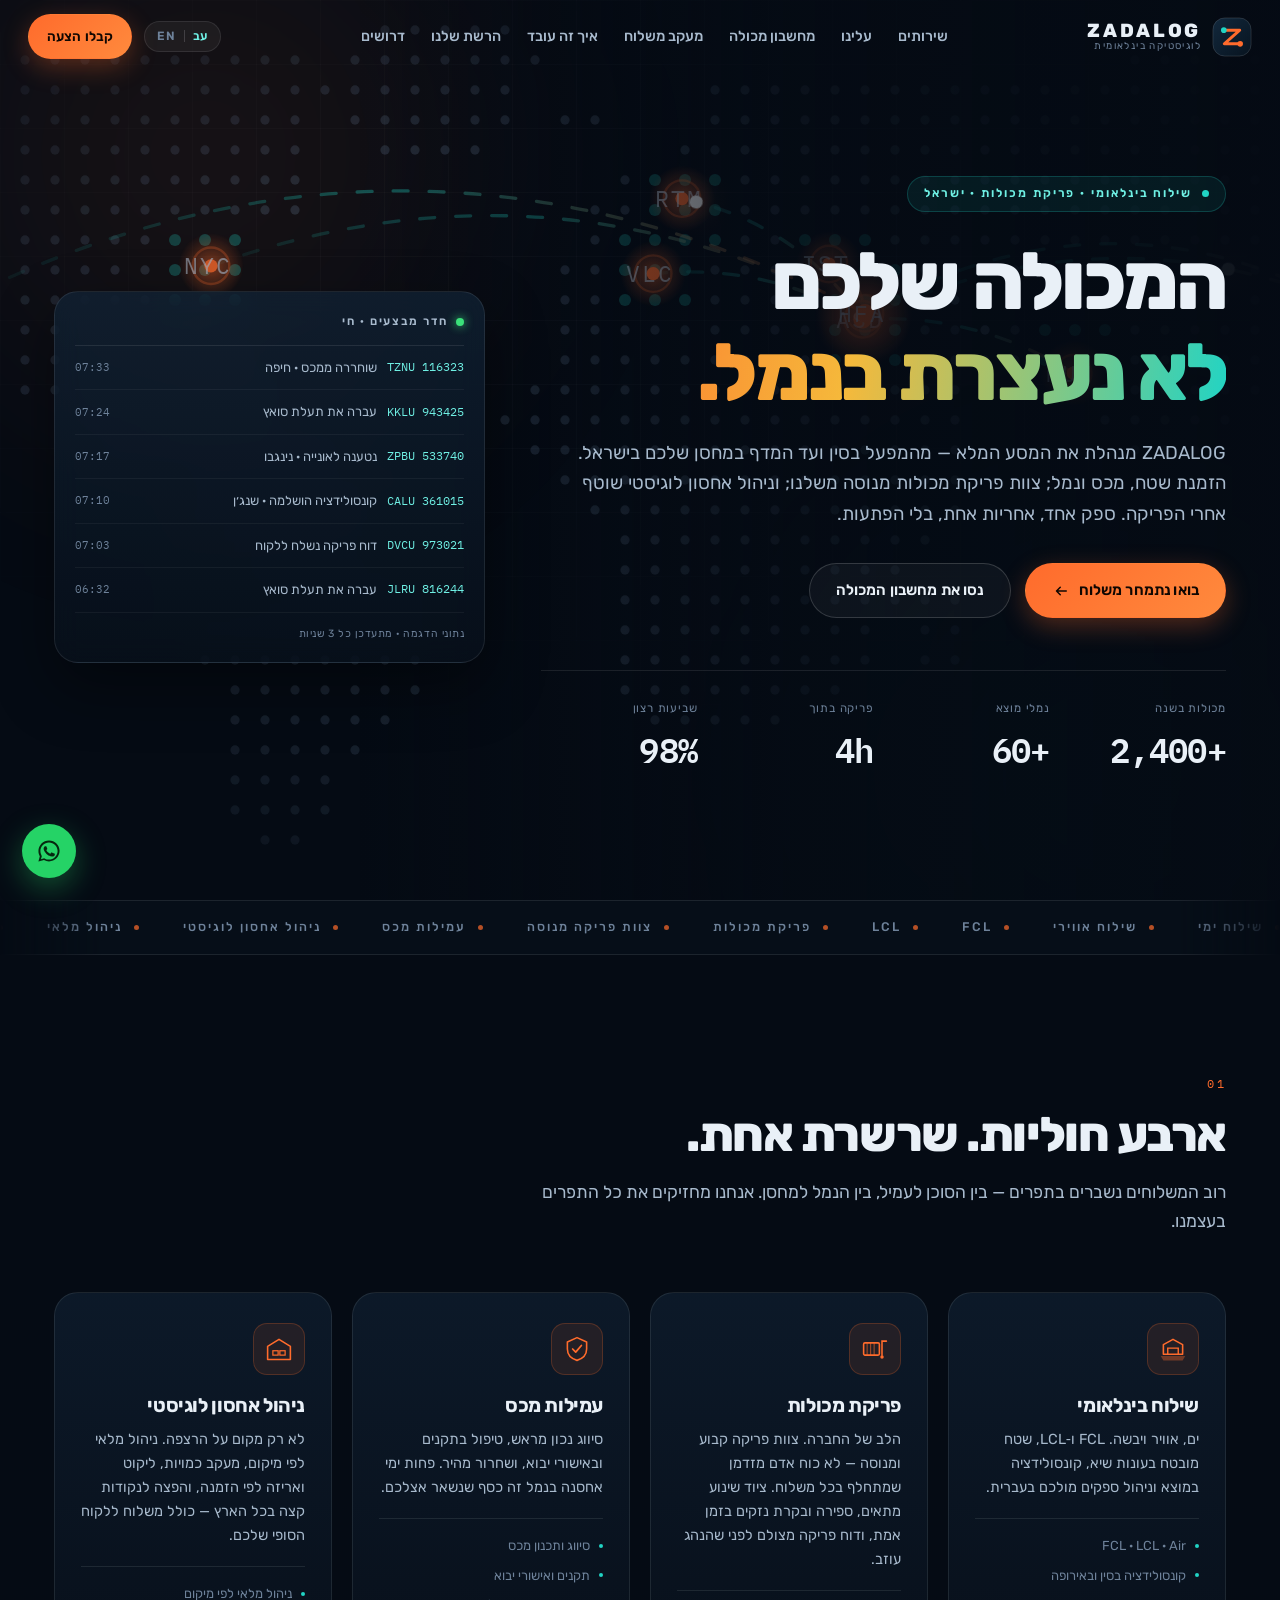
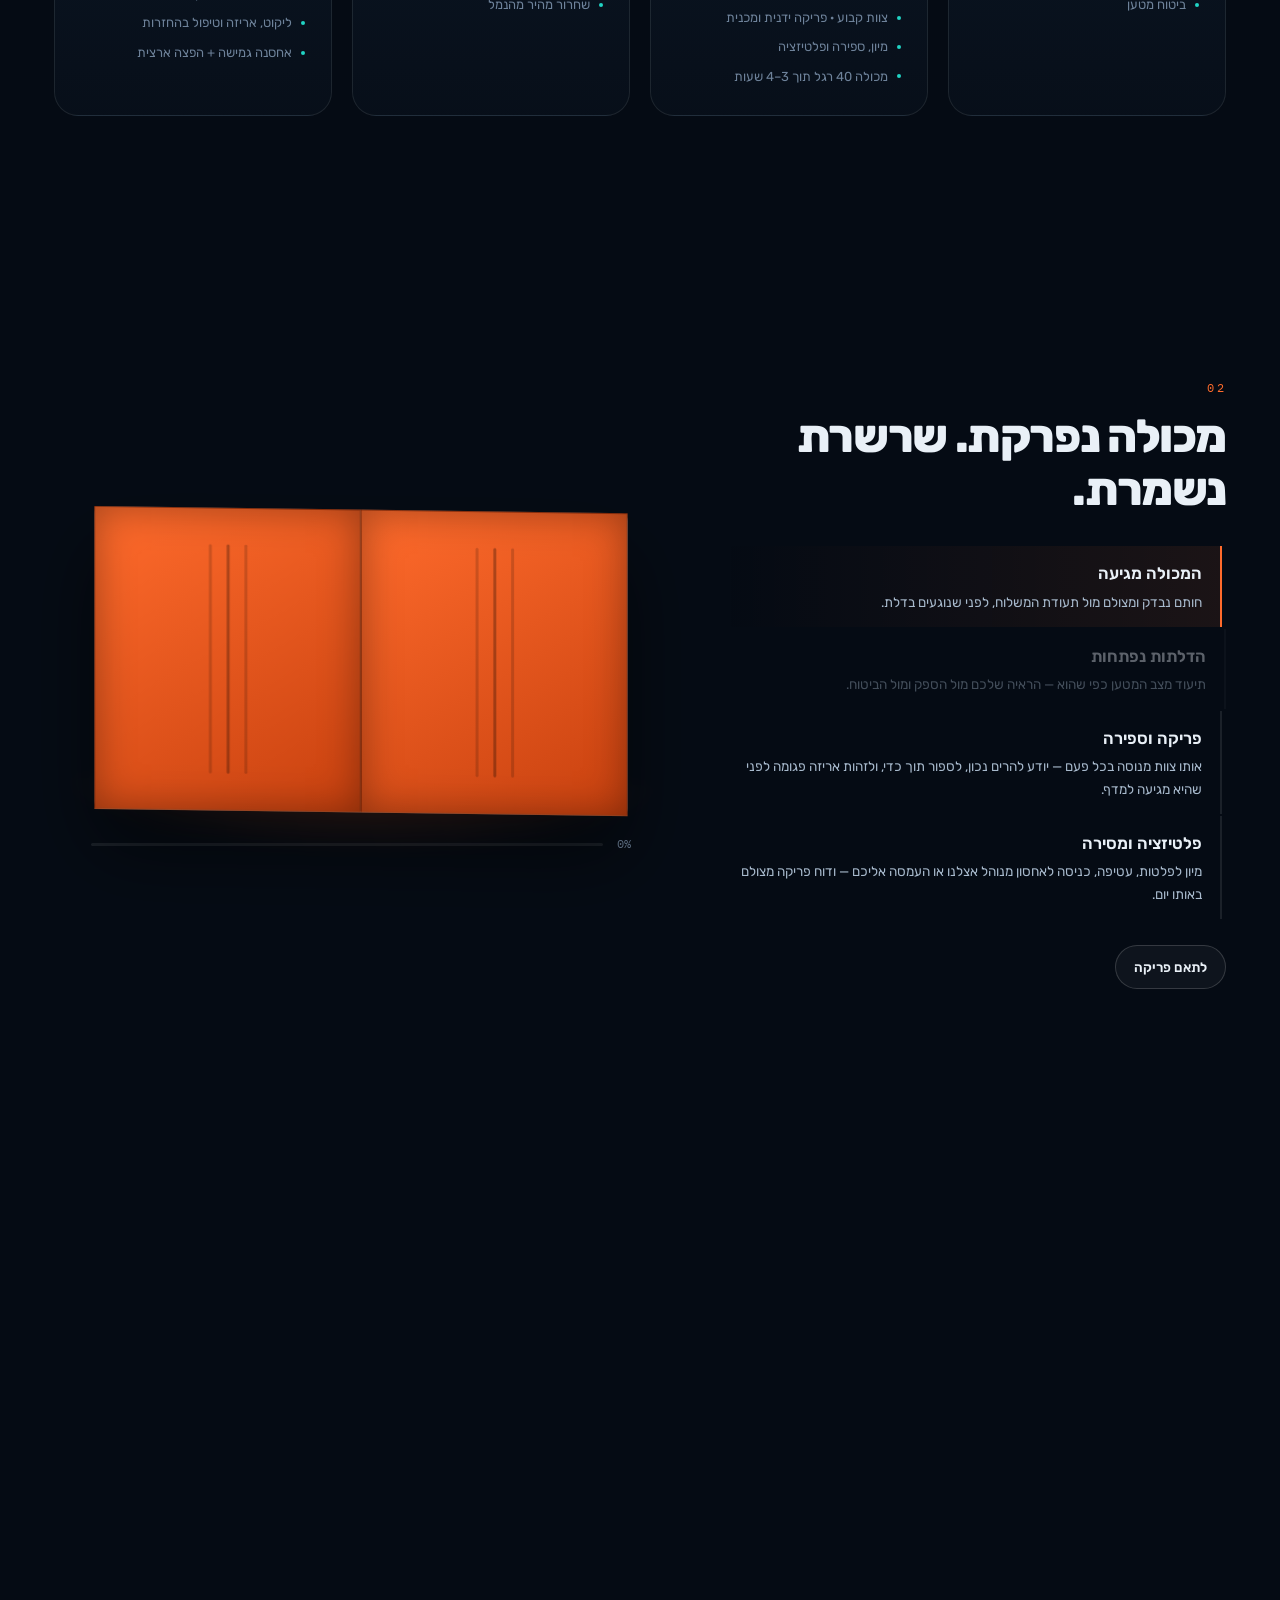
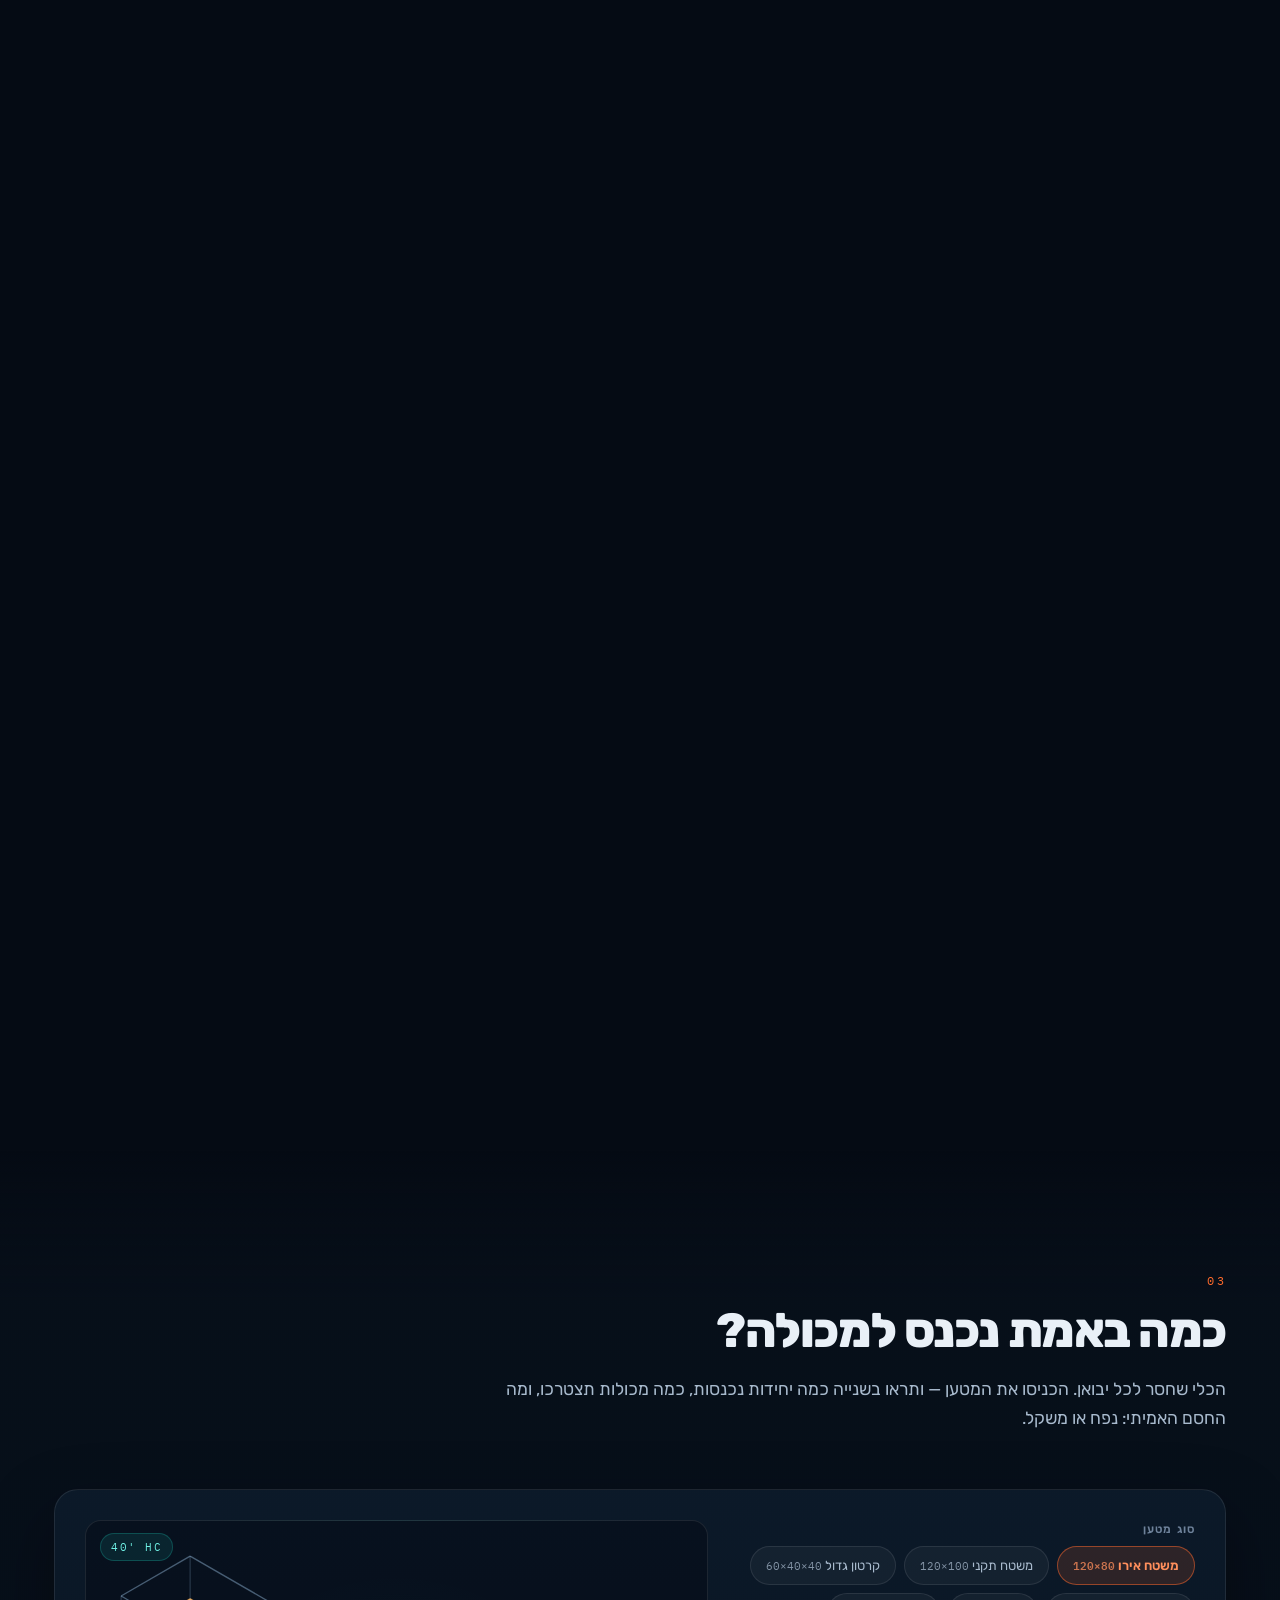
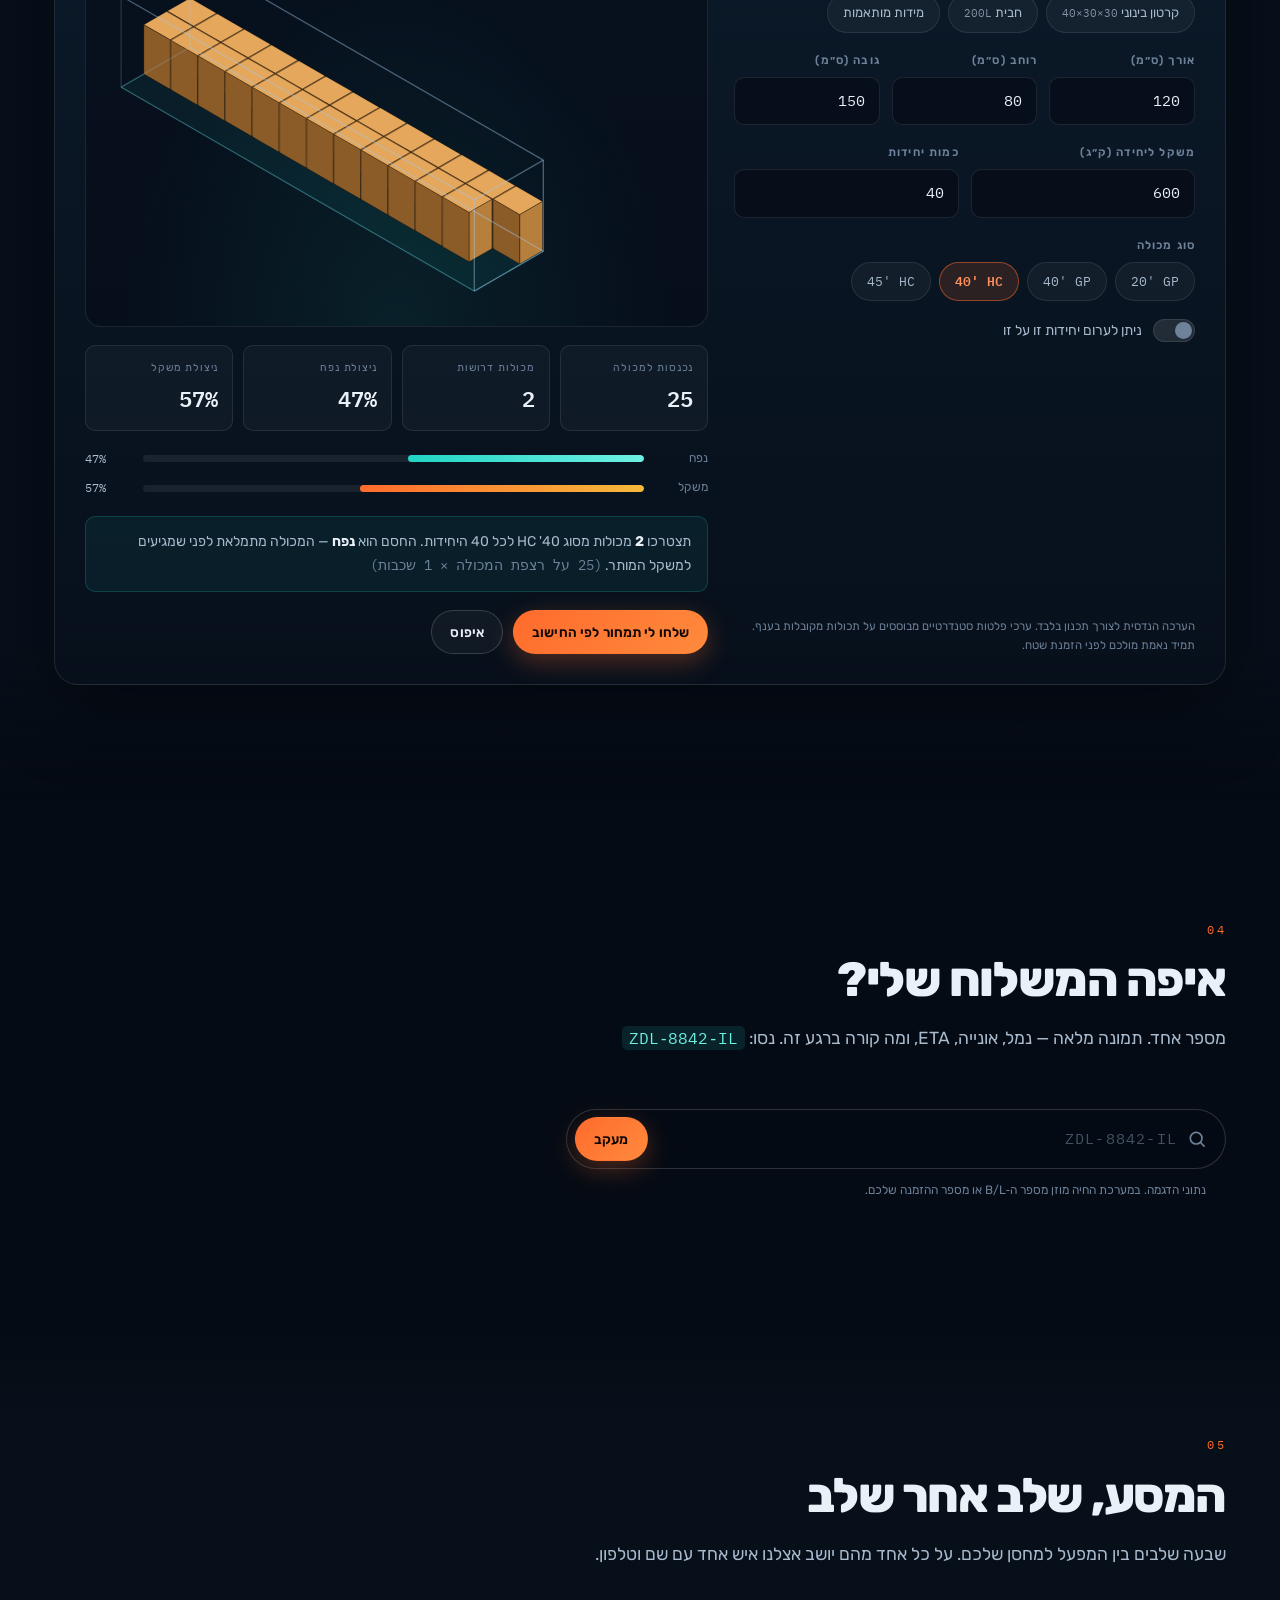
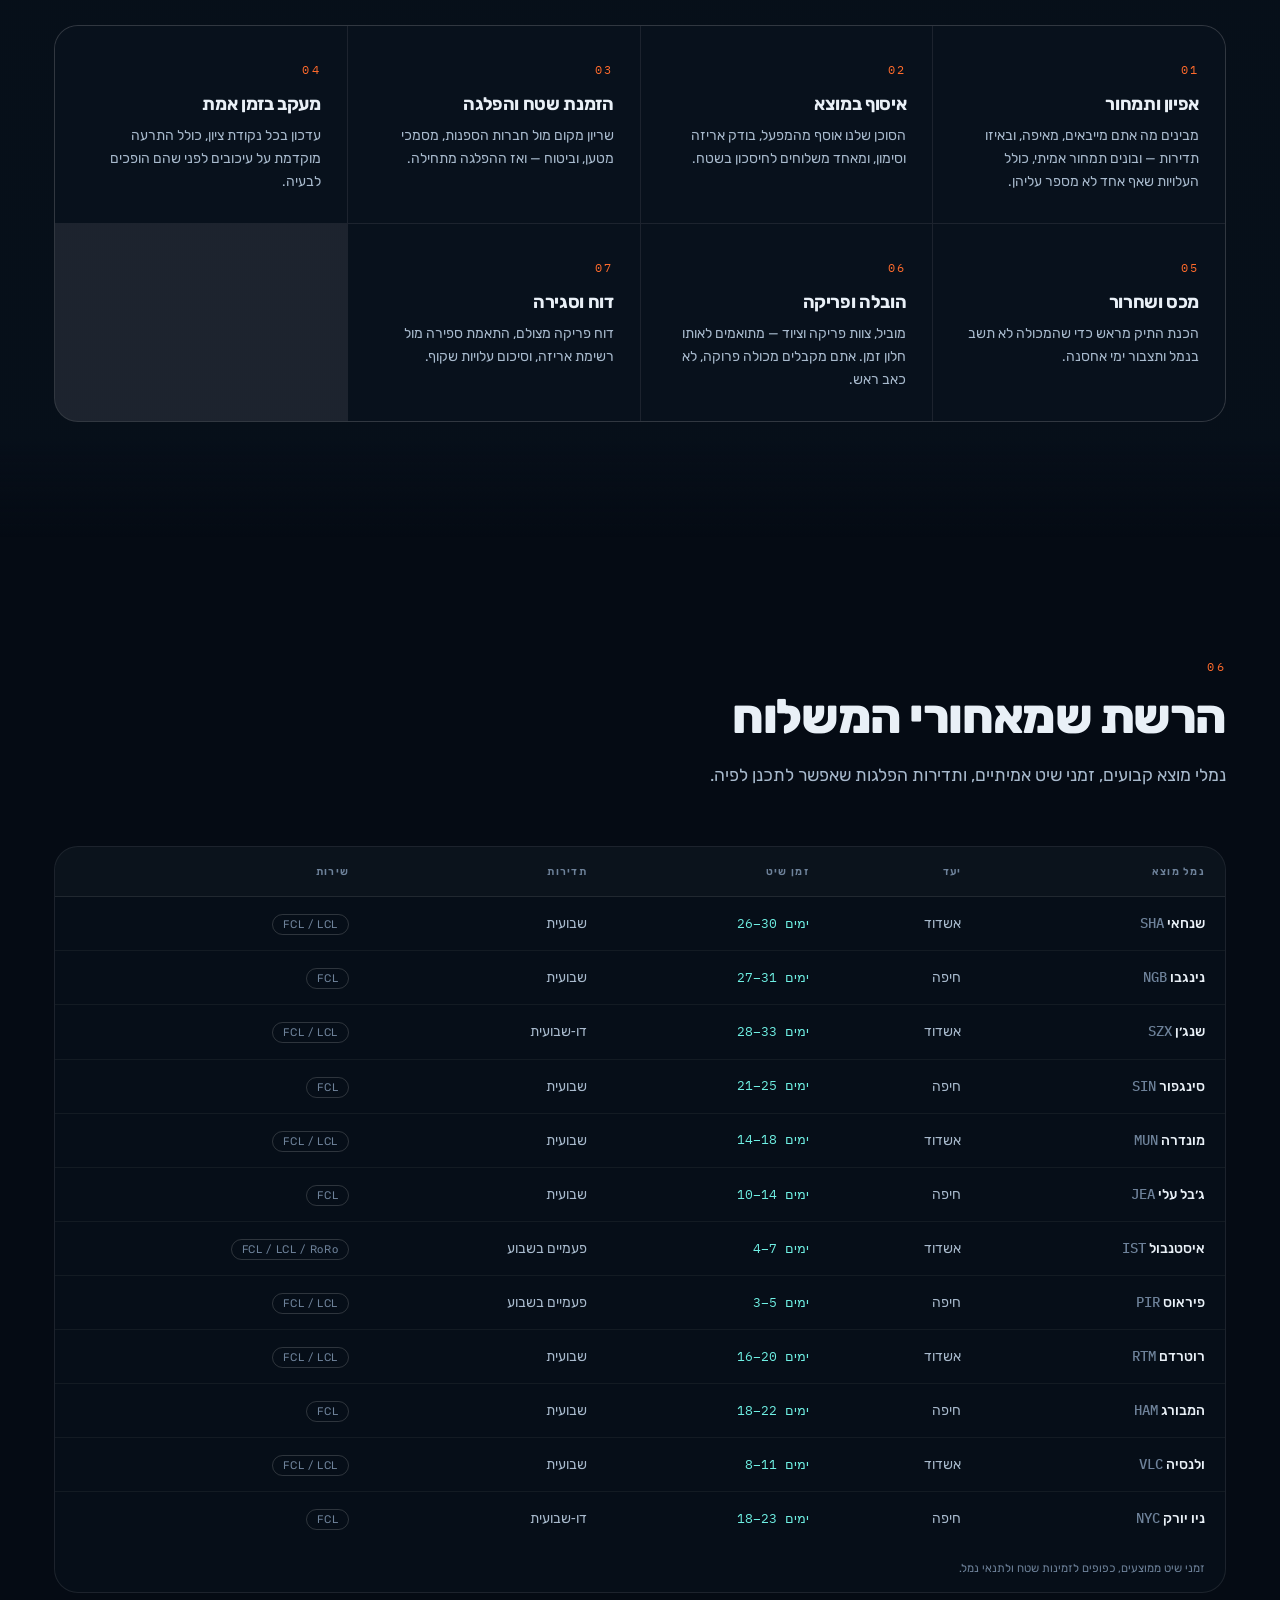
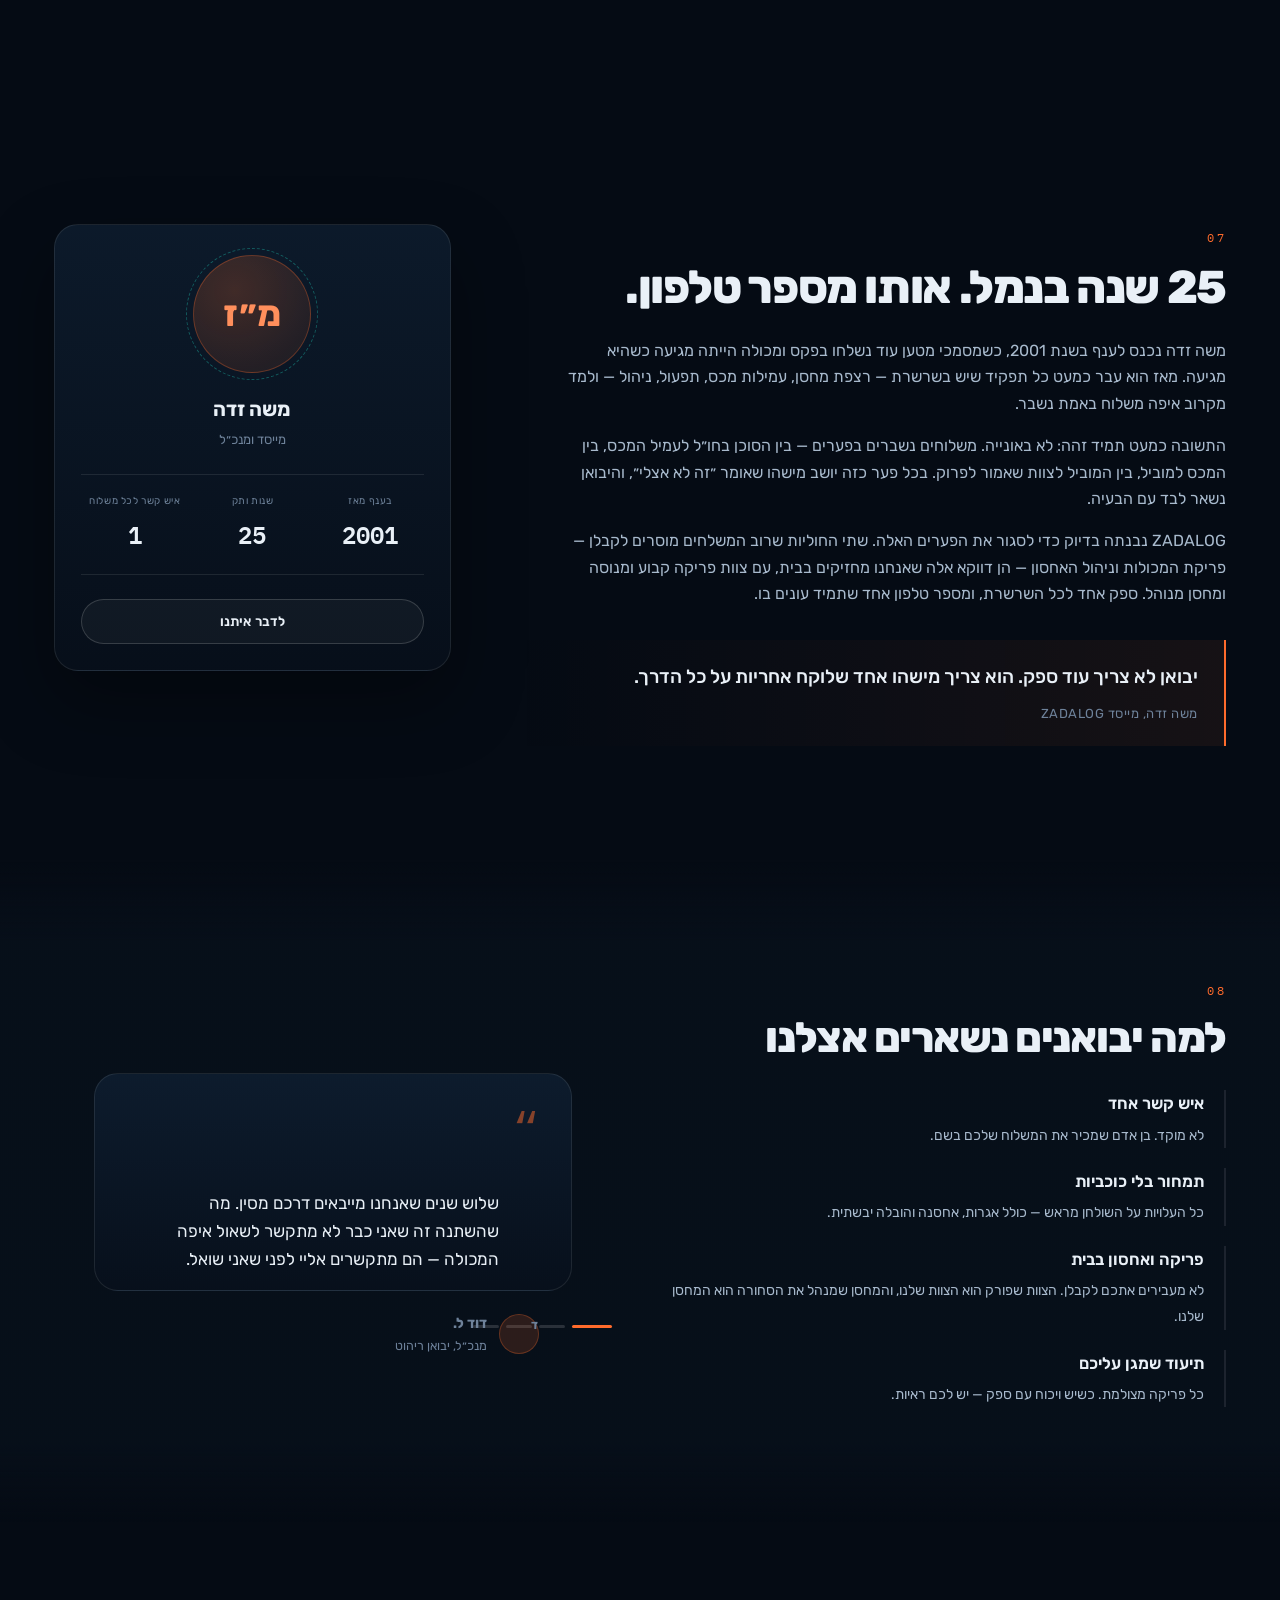
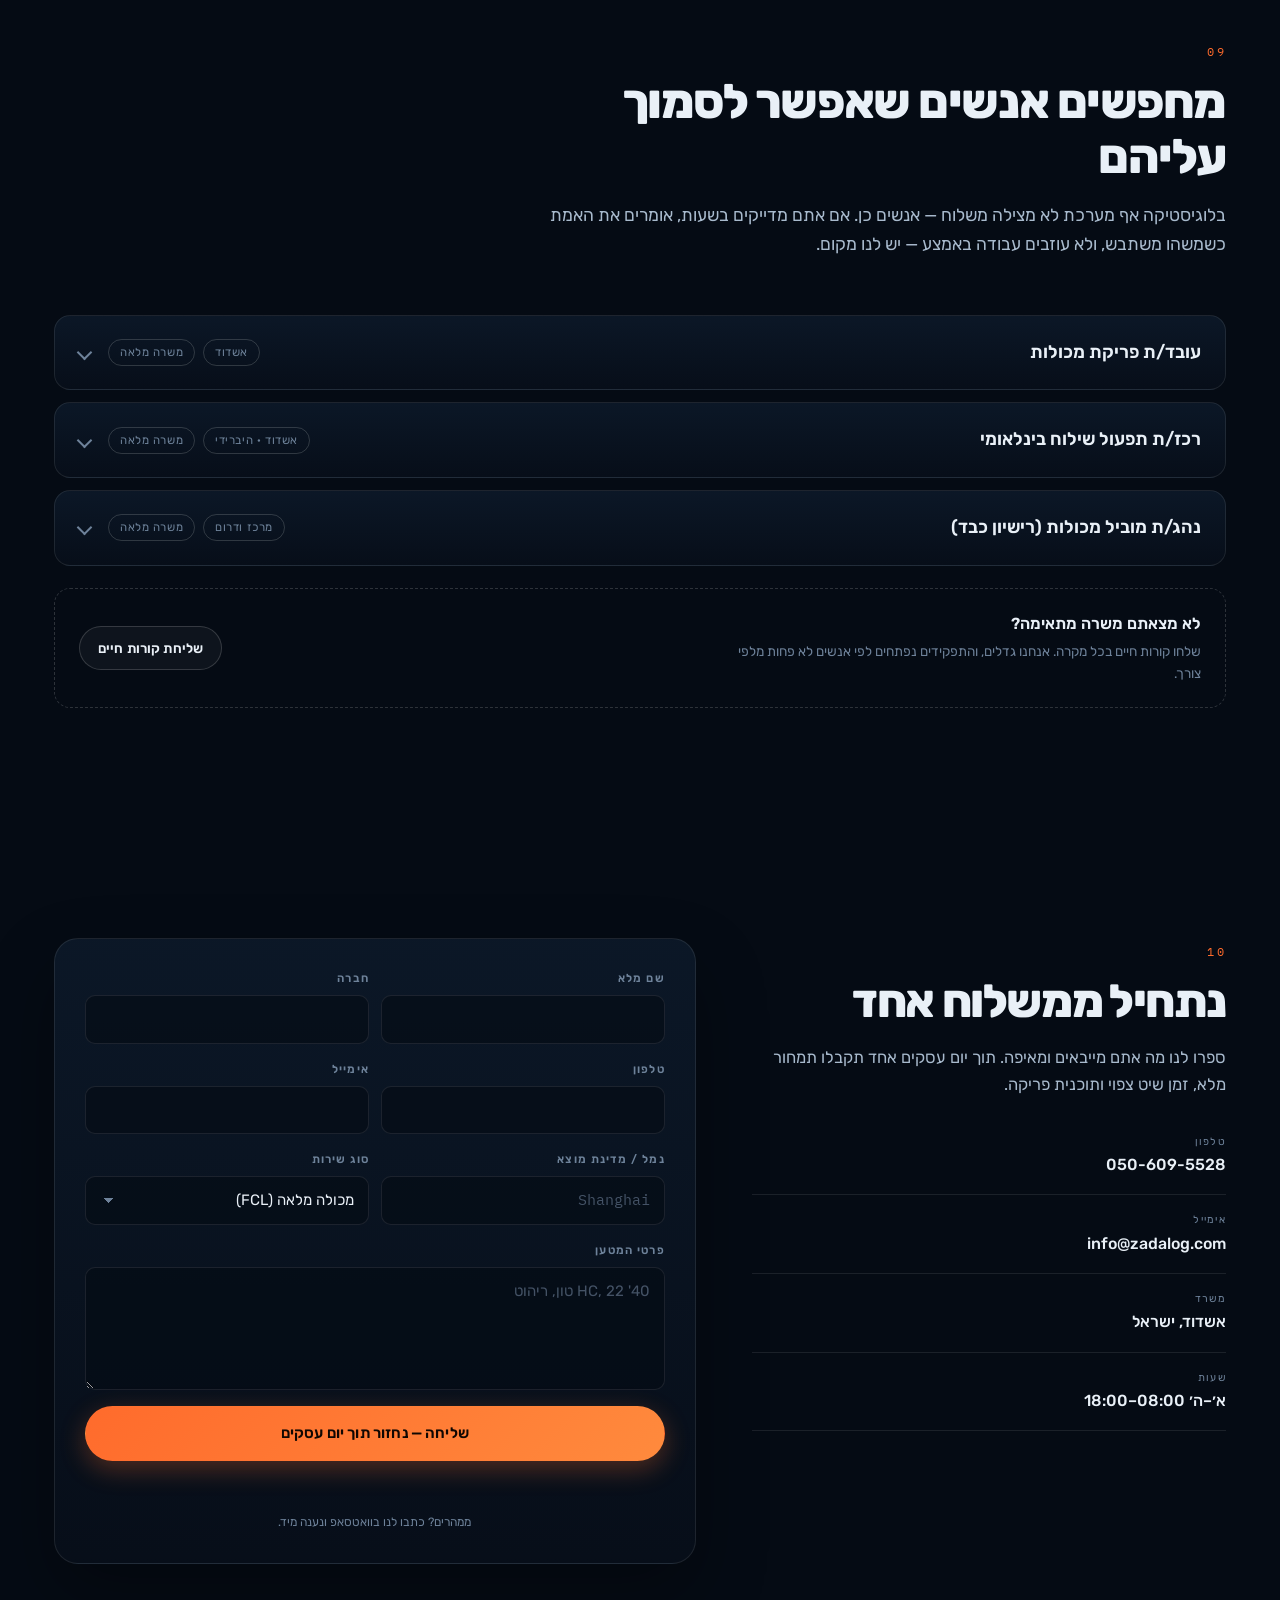
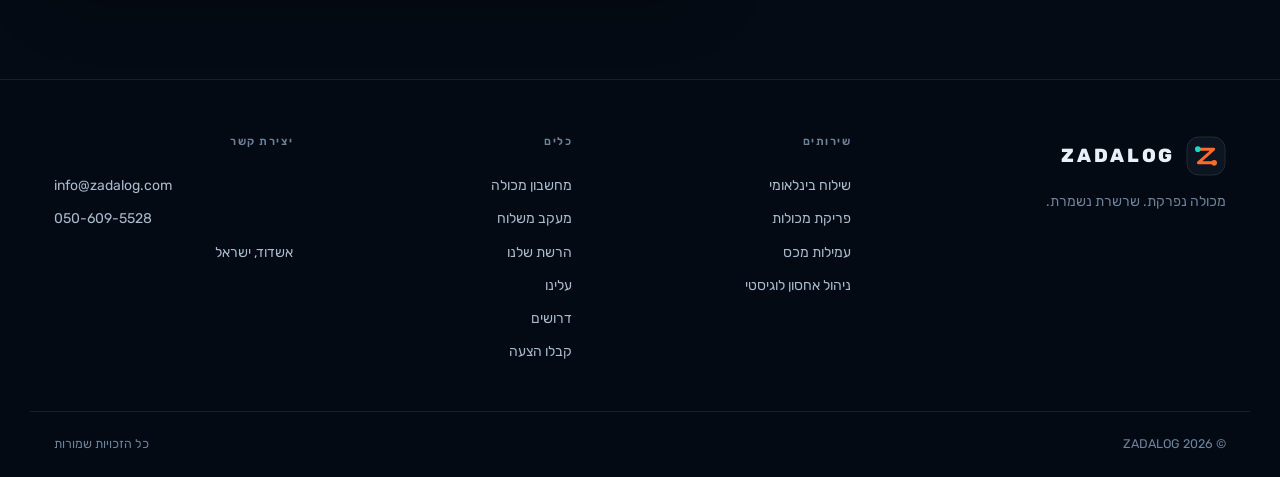
==== index.html @ 2253b235 "ZADALOG: the site, the careers area, and a back office that publishes itself ZADALOG sells two thing" ====
<!doctype html>
<html lang="he" dir="rtl">
<head>
<meta charset="utf-8">
<meta name="viewport" content="width=device-width, initial-scale=1, viewport-fit=cover">
<title>ZADALOG — שילוח בינלאומי ופריקת מכולות</title>
<meta name="description" content="ZADALOG — חברת לוגיסטיקה ישראלית. שילוח בינלאומי מקצה לקצה, צוות פריקת מכולות מנוסה, עמילות מכס וניהול אחסון לוגיסטי. מכולה נפרקת. שרשרת נשמרת.">
<meta name="theme-color" content="#050B14">
<link rel="icon" href="/assets/favicon.svg" type="image/svg+xml">
<link rel="canonical" href="https://zadalog.com/">

<meta property="og:type" content="website">
<meta property="og:site_name" content="ZADALOG">
<meta property="og:title" content="ZADALOG — שילוח בינלאומי ופריקת מכולות">
<meta property="og:description" content="ניהול שילוח בינלאומי מקצה לקצה, פריקת מכולות, עמילות מכס ואחסנה.">
<meta property="og:url" content="https://zadalog.com/">
<meta property="og:image" content="https://zadalog.com/assets/og.svg">
<meta name="twitter:card" content="summary_large_image">

<link rel="preconnect" href="https://fonts.googleapis.com">
<link rel="preconnect" href="https://fonts.gstatic.com" crossorigin>
<link href="https://fonts.googleapis.com/css2?family=Rubik:wght@300;400;500;600;700;800;900&family=IBM+Plex+Mono:wght@400;500;600&display=swap" rel="stylesheet">
<link rel="stylesheet" href="/styles/main.css">

<script type="application/ld+json">
{
  "@context": "https://schema.org",
  "@type": "MovingCompany",
  "name": "ZADALOG",
  "alternateName": "זאדאלוג",
  "url": "https://zadalog.com",
  "description": "Israeli logistics company specialising in international freight forwarding and container unloading.",
  "areaServed": "IL",
  "knowsLanguage": ["he", "en"],
  "serviceType": ["International freight forwarding", "Container unloading", "Customs brokerage", "Warehousing"]
}
</script>
</head>
<body>

<a class="skip-link" href="#main" data-i18n="skip">דילוג לתוכן</a>

<!-- ============ GRAIN + AMBIENT ============ -->
<div class="ambient" aria-hidden="true">
  <div class="ambient__glow ambient__glow--a"></div>
  <div class="ambient__glow ambient__glow--b"></div>
  <div class="ambient__grid"></div>
</div>

<!-- ============ VOYAGE RAIL ============ -->
<nav class="voyage" aria-label="Voyage progress" aria-hidden="true">
  <div class="voyage__track">
    <div class="voyage__fill" id="voyageFill"></div>
    <div class="voyage__ship" id="voyageShip">
      <svg viewBox="0 0 24 24" width="16" height="16" aria-hidden="true"><path d="M3 17h18l-2 4H5l-2-4Zm2-2V9l7-4 7 4v6H5Z" fill="currentColor"/></svg>
    </div>
  </div>
  <ul class="voyage__ports" id="voyagePorts"></ul>
</nav>

<!-- ============ HEADER ============ -->
<header class="nav" id="nav">
  <a class="brand" href="#top" aria-label="ZADALOG">
    <svg class="brand__mark" viewBox="0 0 44 44" aria-hidden="true">
      <defs>
        <linearGradient id="bm" x1="0" y1="0" x2="1" y2="1">
          <stop offset="0" stop-color="#12283C"/><stop offset="1" stop-color="#081420"/>
        </linearGradient>
      </defs>
      <rect x="1" y="1" width="42" height="42" rx="13" fill="url(#bm)" stroke="rgba(255,255,255,.14)"/>
      <path d="M13 14.5H30.5L13.5 29.5H31" fill="none" stroke="#FF6B2C" stroke-width="3.2" stroke-linecap="round" stroke-linejoin="round"/>
      <circle cx="13" cy="14.5" r="3.1" fill="#21D4C4"/>
      <circle cx="31" cy="29.5" r="3.1" fill="#FF6B2C"/>
    </svg>
    <span class="brand__text">
      <span class="brand__name">ZADALOG</span>
      <span class="brand__tag" data-i18n="brandTag">לוגיסטיקה בינלאומית</span>
    </span>
  </a>

  <ul class="nav__links" id="navLinks">
    <li><a href="#services" data-i18n="navServices">שירותים</a></li>
    <li><a href="#about" data-i18n="navAbout">עלינו</a></li>
    <li><a href="#planner" data-i18n="navPlanner">מחשבון מכולה</a></li>
    <li><a href="#track" data-i18n="navTrack">מעקב משלוח</a></li>
    <li><a href="#process" data-i18n="navProcess">איך זה עובד</a></li>
    <li><a href="#network" data-i18n="navNetwork">הרשת שלנו</a></li>
    <li><a href="#careers" data-i18n="navJobs">דרושים</a></li>
  </ul>

  <div class="nav__actions">
    <button class="lang" id="langToggle" type="button" aria-label="Switch language">
      <span class="lang__opt is-on" data-lang="he">עב</span>
      <span class="lang__sep"></span>
      <span class="lang__opt" data-lang="en">EN</span>
    </button>
    <a class="btn btn--primary btn--sm" href="#contact" data-i18n="navCta">קבלו הצעה</a>
    <button class="burger" id="burger" type="button" aria-label="Menu" aria-expanded="false"><span></span><span></span><span></span></button>
  </div>
</header>

<main id="main">
<span id="top"></span>

<!-- ============ HERO ============ -->
<section class="hero" data-port="hero" data-port-he="נמל הבית" data-port-en="Home Port">
  <div class="hero__map" aria-hidden="true">
    <svg id="worldMap" viewBox="0 0 720 300" preserveAspectRatio="xMidYMid slice"></svg>
  </div>

  <div class="hero__inner">
    <div class="hero__copy">
      <div class="eyebrow reveal">
        <span class="eyebrow__pulse"></span>
        <span data-i18n="heroEyebrow">שילוח בינלאומי · פריקת מכולות · ישראל</span>
      </div>

      <h1 class="hero__title reveal" data-delay="1">
        <span class="line" data-i18n="heroT1">המכולה שלכם</span>
        <span class="line hero__title--accent" data-i18n="heroT2">לא נעצרת בנמל.</span>
      </h1>

      <p class="hero__sub reveal" data-delay="2" data-i18n="heroSub">
        ZADALOG מנהלת את המסע המלא — מהמפעל בסין ועד המדף במחסן שלכם בישראל. הזמנת שטח, מכס ונמל; צוות פריקת מכולות מנוסה משלנו; וניהול אחסון לוגיסטי שוטף אחרי הפריקה. ספק אחד, אחריות אחת, בלי הפתעות.
      </p>

      <div class="hero__cta reveal" data-delay="3">
        <a class="btn btn--primary" href="#contact">
          <span data-i18n="heroCta1">בואו נתמחר משלוח</span>
          <svg viewBox="0 0 24 24" width="18" height="18" aria-hidden="true"><path d="M5 12h13m0 0-5-5m5 5-5 5" fill="none" stroke="currentColor" stroke-width="2" stroke-linecap="round" stroke-linejoin="round"/></svg>
        </a>
        <a class="btn btn--ghost" href="#planner" data-i18n="heroCta2">נסו את מחשבון המכולה</a>
      </div>

      <dl class="hero__stats reveal" data-delay="4">
        <div><dt data-i18n="stat1">מכולות בשנה</dt><dd class="num" data-count="2400" data-suffix="+">0</dd></div>
        <div><dt data-i18n="stat2">נמלי מוצא</dt><dd class="num" data-count="60" data-suffix="+">0</dd></div>
        <div><dt data-i18n="stat3">פריקה בתוך</dt><dd class="num" data-count="4" data-suffix="h">0</dd></div>
        <div><dt data-i18n="stat4">שביעות רצון</dt><dd class="num" data-count="98" data-suffix="%">0</dd></div>
      </dl>
    </div>

    <aside class="ticker" aria-label="Live operations">
      <div class="ticker__head">
        <span class="ticker__dot"></span>
        <span data-i18n="tickerTitle">חדר מבצעים · חי</span>
      </div>
      <ul class="ticker__list" id="tickerList"></ul>
      <div class="ticker__foot">
        <span data-i18n="tickerFoot">נתוני הדגמה · מתעדכן כל 3 שניות</span>
      </div>
    </aside>
  </div>

  <div class="hero__scroll" aria-hidden="true">
    <span data-i18n="scroll">גללו</span>
    <i></i>
  </div>
</section>

<!-- ============ MARQUEE ============ -->
<div class="marquee" aria-hidden="true">
  <div class="marquee__row" id="marqueeRow"></div>
</div>

<!-- ============ SERVICES ============ -->
<section class="section" id="services" data-port="services" data-port-he="שירותים" data-port-en="Services">
  <div class="wrap">
    <header class="sec-head reveal">
      <span class="sec-num">01</span>
      <h2 data-i18n="svcTitle">ארבע חוליות. שרשרת אחת.</h2>
      <p data-i18n="svcSub">רוב המשלוחים נשברים בתפרים — בין הסוכן לעמיל, בין הנמל למחסן. אנחנו מחזיקים את כל התפרים בעצמנו.</p>
    </header>

    <div class="svc-grid" id="svcGrid">
      <article class="svc reveal" data-svc="freight">
        <div class="svc__icon">
          <svg viewBox="0 0 32 32" aria-hidden="true"><path d="M2 24h28l-3 5H5l-3-5Z" fill="currentColor" opacity=".35"/><path d="M5 22V11l11-6 11 6v11H5Z" fill="none" stroke="currentColor" stroke-width="1.8" stroke-linejoin="round"/><path d="M10 22v-7h12v7" fill="none" stroke="currentColor" stroke-width="1.6"/></svg>
        </div>
        <h3 data-i18n="svc1t">שילוח בינלאומי</h3>
        <p data-i18n="svc1d">ים, אוויר ויבשה. FCL ו‑LCL, שטח מובטח בעונות שיא, קונסולידציה במוצא וניהול ספקים מולכם בעברית.</p>
        <ul class="svc__list">
          <li data-i18n="svc1a">FCL · LCL · Air</li>
          <li data-i18n="svc1b">קונסולידציה בסין ובאירופה</li>
          <li data-i18n="svc1c">ביטוח מטען</li>
        </ul>
      </article>

      <article class="svc reveal" data-delay="1" data-svc="unload">
        <div class="svc__icon">
          <svg viewBox="0 0 32 32" aria-hidden="true"><rect x="3" y="9" width="18" height="14" rx="1.5" fill="none" stroke="currentColor" stroke-width="1.8"/><path d="M7 9v14M11 9v14M15 9v14" stroke="currentColor" stroke-width="1.2" opacity=".6"/><path d="M24 23V7h5" fill="none" stroke="currentColor" stroke-width="1.8" stroke-linecap="round"/><circle cx="24" cy="25" r="2" fill="currentColor"/></svg>
        </div>
        <h3 data-i18n="svc2t">פריקת מכולות</h3>
        <p data-i18n="svc2d">הלב של החברה. צוות פריקה קבוע ומנוסה — לא כוח אדם מזדמן שמתחלף בכל משלוח. ציוד שינוע מתאים, ספירה ובקרת נזקים בזמן אמת, ודוח פריקה מצולם לפני שהנהג עוזב.</p>
        <ul class="svc__list">
          <li data-i18n="svc2a">צוות קבוע · פריקה ידנית ומכנית</li>
          <li data-i18n="svc2b">מיון, ספירה ופלטיזציה</li>
          <li data-i18n="svc2c">מכולה 40 רגל תוך 3–4 שעות</li>
        </ul>
      </article>

      <article class="svc reveal" data-delay="2" data-svc="customs">
        <div class="svc__icon">
          <svg viewBox="0 0 32 32" aria-hidden="true"><path d="M16 3l11 5v8c0 7-4.6 11-11 13C9.6 27 5 23 5 16V8l11-5Z" fill="none" stroke="currentColor" stroke-width="1.8" stroke-linejoin="round"/><path d="M11 16l3.5 3.5L21 12" fill="none" stroke="currentColor" stroke-width="2" stroke-linecap="round" stroke-linejoin="round"/></svg>
        </div>
        <h3 data-i18n="svc3t">עמילות מכס</h3>
        <p data-i18n="svc3d">סיווג נכון מראש, טיפול בתקנים ובאישורי יבוא, ושחרור מהיר. פחות ימי אחסנה בנמל זה כסף שנשאר אצלכם.</p>
        <ul class="svc__list">
          <li data-i18n="svc3a">סיווג ותכנון מכס</li>
          <li data-i18n="svc3b">תקנים ואישורי יבוא</li>
          <li data-i18n="svc3c">שחרור מהיר מהנמל</li>
        </ul>
      </article>

      <article class="svc reveal" data-delay="3" data-svc="warehouse">
        <div class="svc__icon">
          <svg viewBox="0 0 32 32" aria-hidden="true"><path d="M3 13l13-8 13 8v15H3V13Z" fill="none" stroke="currentColor" stroke-width="1.8" stroke-linejoin="round"/><rect x="9" y="18" width="6" height="5" fill="none" stroke="currentColor" stroke-width="1.4"/><rect x="17" y="18" width="6" height="5" fill="none" stroke="currentColor" stroke-width="1.4"/></svg>
        </div>
        <h3 data-i18n="svc4t">ניהול אחסון לוגיסטי</h3>
        <p data-i18n="svc4d">לא רק מקום על הרצפה. ניהול מלאי לפי מיקום, מעקב כמויות, ליקוט ואריזה לפי הזמנה, והפצה לנקודות קצה בכל הארץ — כולל משלוח ללקוח הסופי שלכם.</p>
        <ul class="svc__list">
          <li data-i18n="svc4a">ניהול מלאי לפי מיקום</li>
          <li data-i18n="svc4b">ליקוט, אריזה וטיפול בהחזרות</li>
          <li data-i18n="svc4c">אחסנה גמישה + הפצה ארצית</li>
        </ul>
      </article>
    </div>
  </div>
</section>

<!-- ============ UNLOAD SCENE ============ -->
<section class="unload" id="unload" data-port="unload" data-port-he="פריקה" data-port-en="Unloading">
  <div class="unload__sticky">
    <div class="wrap unload__grid">
      <div class="unload__copy">
        <span class="sec-num">02</span>
        <h2 data-i18n="unTitle">מכולה נפרקת. שרשרת נשמרת.</h2>
        <ol class="unload__steps" id="unloadSteps">
          <li data-step="0"><b data-i18n="un1t">המכולה מגיעה</b><span data-i18n="un1d">חותם נבדק ומצולם מול תעודת המשלוח, לפני שנוגעים בדלת.</span></li>
          <li data-step="1"><b data-i18n="un2t">הדלתות נפתחות</b><span data-i18n="un2d">תיעוד מצב המטען כפי שהוא — הראיה שלכם מול הספק ומול הביטוח.</span></li>
          <li data-step="2"><b data-i18n="un3t">פריקה וספירה</b><span data-i18n="un3d">אותו צוות מנוסה בכל פעם — יודע להרים נכון, לספור תוך כדי, ולזהות אריזה פגומה לפני שהיא מגיעה למדף.</span></li>
          <li data-step="3"><b data-i18n="un4t">פלטיזציה ומסירה</b><span data-i18n="un4d">מיון לפלטות, עטיפה, כניסה לאחסון מנוהל אצלנו או העמסה אליכם — ודוח פריקה מצולם באותו יום.</span></li>
        </ol>
        <a class="btn btn--ghost btn--sm" href="#contact" data-i18n="unCta">לתאם פריקה</a>
      </div>

      <div class="unload__stage" aria-hidden="true">
        <div class="cont" id="contScene">
          <div class="cont__body">
            <div class="cont__corr"></div>
            <div class="cont__label" dir="ltr"><span>ZADA</span><span class="cont__code">4 5 8 2 1 9 0</span></div>
          </div>
          <div class="cont__door cont__door--l"><i></i></div>
          <div class="cont__door cont__door--r"><i></i></div>
          <div class="cont__cargo" id="contCargo"></div>
          <div class="cont__floor"></div>
        </div>
        <div class="unload__progress"><span id="unloadPct">0%</span><i><b id="unloadBar"></b></i></div>
      </div>
    </div>
  </div>
  <div class="unload__spacer"></div>
</section>

<!-- ============ CONTAINER PLANNER ============ -->
<section class="section section--alt" id="planner" data-port="planner" data-port-he="מחשבון" data-port-en="Planner">
  <div class="wrap">
    <header class="sec-head reveal">
      <span class="sec-num">03</span>
      <h2 data-i18n="plTitle">כמה באמת נכנס למכולה?</h2>
      <p data-i18n="plSub">הכלי שחסר לכל יבואן. הכניסו את המטען — ותראו בשנייה כמה יחידות נכנסות, כמה מכולות תצטרכו, ומה החסם האמיתי: נפח או משקל.</p>
    </header>

    <div class="planner reveal">
      <div class="planner__form">
        <div class="field">
          <label data-i18n="plCargo">סוג מטען</label>
          <div class="chips" id="cargoChips"></div>
        </div>

        <div class="field-row">
          <div class="field"><label data-i18n="plLen">אורך (ס״מ)</label><input type="number" id="inLen" min="1" max="1300" value="120"></div>
          <div class="field"><label data-i18n="plWid">רוחב (ס״מ)</label><input type="number" id="inWid" min="1" max="235" value="80"></div>
          <div class="field"><label data-i18n="plHei">גובה (ס״מ)</label><input type="number" id="inHei" min="1" max="269" value="150"></div>
        </div>

        <div class="field-row">
          <div class="field"><label data-i18n="plWgt">משקל ליחידה (ק״ג)</label><input type="number" id="inWgt" min="0.1" step="0.1" value="600"></div>
          <div class="field"><label data-i18n="plQty">כמות יחידות</label><input type="number" id="inQty" min="1" max="99999" value="40"></div>
        </div>

        <div class="field">
          <label data-i18n="plCont">סוג מכולה</label>
          <div class="chips chips--cont" id="contChips"></div>
        </div>

        <label class="switch">
          <input type="checkbox" id="inStack" checked>
          <span class="switch__ui"></span>
          <span data-i18n="plStack">ניתן לערום יחידות זו על זו</span>
        </label>

        <p class="planner__note" data-i18n="plNote">הערכה הנדסית לצורך תכנון בלבד. ערכי פלטות סטנדרטיים מבוססים על תכולות מקובלות בענף. תמיד נאמת מולכם לפני הזמנת שטח.</p>
      </div>

      <div class="planner__out">
        <div class="planner__viz">
          <svg id="isoBox" viewBox="0 0 460 300" aria-hidden="true"></svg>
          <div class="planner__vizTag" id="vizTag">40' HC</div>
        </div>

        <div class="kpis">
          <div class="kpi"><span class="kpi__l" data-i18n="kpi1">נכנסות למכולה</span><span class="kpi__v" id="kFit">—</span></div>
          <div class="kpi"><span class="kpi__l" data-i18n="kpi2">מכולות דרושות</span><span class="kpi__v" id="kCont">—</span></div>
          <div class="kpi"><span class="kpi__l" data-i18n="kpi3">ניצולת נפח</span><span class="kpi__v" id="kVol">—</span></div>
          <div class="kpi"><span class="kpi__l" data-i18n="kpi4">ניצולת משקל</span><span class="kpi__v" id="kWgt">—</span></div>
        </div>

        <div class="bars">
          <div class="bar"><span data-i18n="barVol">נפח</span><i><b id="barVol"></b></i><em id="barVolTxt">0%</em></div>
          <div class="bar"><span data-i18n="barWgt">משקל</span><i><b id="barWgt" class="is-w"></b></i><em id="barWgtTxt">0%</em></div>
        </div>

        <div class="verdict" id="verdict"></div>

        <div class="planner__actions">
          <button class="btn btn--primary btn--sm" id="plQuote" type="button" data-i18n="plQuoteBtn">שלחו לי תמחור לפי החישוב</button>
          <button class="btn btn--ghost btn--sm" id="plReset" type="button" data-i18n="plResetBtn">איפוס</button>
        </div>
      </div>
    </div>
  </div>
</section>

<!-- ============ TRACK ============ -->
<section class="section" id="track" data-port="track" data-port-he="מעקב" data-port-en="Tracking">
  <div class="wrap">
    <header class="sec-head reveal">
      <span class="sec-num">04</span>
      <h2 data-i18n="trTitle">איפה המשלוח שלי?</h2>
      <p data-i18n="trSub">מספר אחד. תמונה מלאה — נמל, אונייה, ETA, ומה קורה ברגע זה. נסו: <code>ZDL‑8842‑IL</code></p>
    </header>

    <form class="track reveal" id="trackForm" autocomplete="off">
      <div class="track__bar">
        <svg viewBox="0 0 24 24" width="20" height="20" aria-hidden="true"><circle cx="11" cy="11" r="7" fill="none" stroke="currentColor" stroke-width="2"/><path d="m16.5 16.5 4 4" stroke="currentColor" stroke-width="2" stroke-linecap="round"/></svg>
        <input id="trackInput" type="text" placeholder="ZDL-8842-IL" aria-label="Tracking number" value="">
        <button class="btn btn--primary btn--sm" type="submit" data-i18n="trBtn">מעקב</button>
      </div>
      <div class="track__hint" id="trackHint" data-i18n="trHint">נתוני הדגמה. במערכת החיה מוזן מספר ה‑B/L או מספר ההזמנה שלכם.</div>
    </form>

    <div class="result" id="trackResult" hidden>
      <div class="result__head">
        <div>
          <span class="result__id" id="rId">—</span>
          <span class="result__badge" id="rStatus">—</span>
        </div>
        <div class="result__eta"><span data-i18n="trEta">הגעה משוערת</span><b id="rEta">—</b></div>
      </div>

      <div class="result__route">
        <div class="result__port"><b id="rFrom">—</b><span data-i18n="trFrom">מוצא</span></div>
        <div class="result__line"><i><b id="rProg"></b></i><span class="result__vessel" id="rVessel">—</span></div>
        <div class="result__port result__port--end"><b id="rTo">—</b><span data-i18n="trTo">יעד</span></div>
      </div>

      <ul class="steps" id="rSteps"></ul>

      <div class="result__meta" id="rMeta"></div>
    </div>
  </div>
</section>

<!-- ============ PROCESS ============ -->
<section class="section section--alt" id="process" data-port="process" data-port-he="תהליך" data-port-en="Process">
  <div class="wrap">
    <header class="sec-head reveal">
      <span class="sec-num">05</span>
      <h2 data-i18n="prTitle">המסע, שלב אחר שלב</h2>
      <p data-i18n="prSub">שבעה שלבים בין המפעל למחסן שלכם. על כל אחד מהם יושב אצלנו איש אחד עם שם וטלפון.</p>
    </header>

    <ol class="proc" id="proc">
      <li class="proc__item reveal"><span class="proc__n">01</span><h3 data-i18n="pr1t">אפיון ותמחור</h3><p data-i18n="pr1d">מבינים מה אתם מייבאים, מאיפה, ובאיזו תדירות — ובונים תמחור אמיתי, כולל העלויות שאף אחד לא מספר עליהן.</p></li>
      <li class="proc__item reveal" data-delay="1"><span class="proc__n">02</span><h3 data-i18n="pr2t">איסוף במוצא</h3><p data-i18n="pr2d">הסוכן שלנו אוסף מהמפעל, בודק אריזה וסימון, ומאחד משלוחים לחיסכון בשטח.</p></li>
      <li class="proc__item reveal" data-delay="2"><span class="proc__n">03</span><h3 data-i18n="pr3t">הזמנת שטח והפלגה</h3><p data-i18n="pr3d">שריון מקום מול חברות הספנות, מסמכי מטען, וביטוח — ואז ההפלגה מתחילה.</p></li>
      <li class="proc__item reveal" data-delay="3"><span class="proc__n">04</span><h3 data-i18n="pr4t">מעקב בזמן אמת</h3><p data-i18n="pr4d">עדכון בכל נקודת ציון, כולל התרעה מוקדמת על עיכובים לפני שהם הופכים לבעיה.</p></li>
      <li class="proc__item reveal"><span class="proc__n">05</span><h3 data-i18n="pr5t">מכס ושחרור</h3><p data-i18n="pr5d">הכנת התיק מראש כדי שהמכולה לא תשב בנמל ותצבור ימי אחסנה.</p></li>
      <li class="proc__item reveal" data-delay="1"><span class="proc__n">06</span><h3 data-i18n="pr6t">הובלה ופריקה</h3><p data-i18n="pr6d">מוביל, צוות פריקה וציוד — מתואמים לאותו חלון זמן. אתם מקבלים מכולה פרוקה, לא כאב ראש.</p></li>
      <li class="proc__item reveal" data-delay="2"><span class="proc__n">07</span><h3 data-i18n="pr7t">דוח וסגירה</h3><p data-i18n="pr7d">דוח פריקה מצולם, התאמת ספירה מול רשימת אריזה, וסיכום עלויות שקוף.</p></li>
    </ol>
  </div>
</section>

<!-- ============ NETWORK ============ -->
<section class="section" id="network" data-port="network" data-port-he="רשת" data-port-en="Network">
  <div class="wrap">
    <header class="sec-head reveal">
      <span class="sec-num">06</span>
      <h2 data-i18n="ntTitle">הרשת שמאחורי המשלוח</h2>
      <p data-i18n="ntSub">נמלי מוצא קבועים, זמני שיט אמיתיים, ותדירות הפלגות שאפשר לתכנן לפיה.</p>
    </header>

    <div class="net reveal">
      <table class="net__table">
        <thead>
          <tr>
            <th data-i18n="ntC1">נמל מוצא</th>
            <th data-i18n="ntC2">יעד</th>
            <th data-i18n="ntC3">זמן שיט</th>
            <th data-i18n="ntC4">תדירות</th>
            <th data-i18n="ntC5">שירות</th>
          </tr>
        </thead>
        <tbody id="netBody"></tbody>
      </table>
      <p class="net__note" data-i18n="ntNote">זמני שיט ממוצעים, כפופים לזמינות שטח ולתנאי נמל.</p>
    </div>
  </div>
</section>

<!-- ============ ABOUT ============ -->
<section class="section about" id="about" data-port="about" data-port-he="עלינו" data-port-en="About">
  <div class="wrap">
    <div class="ab">
      <div class="ab__copy reveal">
        <span class="sec-num">07</span>
        <h2 data-i18n="abTitle">25 שנה בנמל. אותו מספר טלפון.</h2>
        <p data-i18n="abP1">משה זדה נכנס לענף בשנת 2001, כשמסמכי מטען עוד נשלחו בפקס ומכולה הייתה מגיעה כשהיא מגיעה. מאז הוא עבר כמעט כל תפקיד שיש בשרשרת — רצפת מחסן, עמילות מכס, תפעול, ניהול — ולמד מקרוב איפה משלוח באמת נשבר.</p>
        <p data-i18n="abP2">התשובה כמעט תמיד זהה: לא באונייה. משלוחים נשברים בפערים — בין הסוכן בחו״ל לעמיל המכס, בין המכס למוביל, בין המוביל לצוות שאמור לפרוק. בכל פער כזה יושב מישהו שאומר ״זה לא אצלי״, והיבואן נשאר לבד עם הבעיה.</p>
        <p data-i18n="abP3">ZADALOG נבנתה בדיוק כדי לסגור את הפערים האלה. שתי החוליות שרוב המשלחים מוסרים לקבלן — פריקת המכולות וניהול האחסון — הן דווקא אלה שאנחנו מחזיקים בבית, עם צוות פריקה קבוע ומנוסה ומחסן מנוהל. ספק אחד לכל השרשרת, ומספר טלפון אחד שתמיד עונים בו.</p>

        <blockquote class="ab__quote">
          <p data-i18n="abQuote">יבואן לא צריך עוד ספק. הוא צריך מישהו אחד שלוקח אחריות על כל הדרך.</p>
          <cite data-i18n="abQuoteWho">משה זדה, מייסד ZADALOG</cite>
        </blockquote>
      </div>

      <aside class="ab__card reveal" data-delay="1">
        <div class="ab__portrait" aria-hidden="true">
          <span class="ab__mono">מ״ז</span>
          <span class="ab__ring"></span>
        </div>
        <b class="ab__name" data-i18n="abName">משה זדה</b>
        <span class="ab__role" data-i18n="abRole">מייסד ומנכ״ל</span>

        <dl class="ab__facts">
          <div><dt data-i18n="abF1">בענף מאז</dt><dd class="num">2001</dd></div>
          <div><dt data-i18n="abF2">שנות ותק</dt><dd class="num">25</dd></div>
          <div><dt data-i18n="abF3">איש קשר לכל משלוח</dt><dd class="num">1</dd></div>
        </dl>

        <a class="btn btn--ghost btn--sm btn--full" href="#contact" data-i18n="abCta">לדבר איתנו</a>
      </aside>
    </div>
  </div>
</section>

<!-- ============ WHY ============ -->
<section class="section section--alt" id="why" data-port="why" data-port-he="למה אנחנו" data-port-en="Why us">
  <div class="wrap">
    <div class="why">
      <div class="why__copy reveal">
        <span class="sec-num">08</span>
        <h2 data-i18n="whTitle">למה יבואנים נשארים אצלנו</h2>
        <ul class="why__list">
          <li><b data-i18n="wh1t">איש קשר אחד</b><span data-i18n="wh1d">לא מוקד. בן אדם שמכיר את המשלוח שלכם בשם.</span></li>
          <li><b data-i18n="wh2t">תמחור בלי כוכביות</b><span data-i18n="wh2d">כל העלויות על השולחן מראש — כולל אגרות, אחסנה והובלה יבשתית.</span></li>
          <li><b data-i18n="wh3t">פריקה ואחסון בבית</b><span data-i18n="wh3d">לא מעבירים אתכם לקבלן. הצוות שפורק הוא הצוות שלנו, והמחסן שמנהל את הסחורה הוא המחסן שלנו.</span></li>
          <li><b data-i18n="wh4t">תיעוד שמגן עליכם</b><span data-i18n="wh4d">כל פריקה מצולמת. כשיש ויכוח עם ספק — יש לכם ראיות.</span></li>
        </ul>
      </div>

      <div class="quotes reveal" data-delay="1">
        <div class="quotes__viewport" id="quotesViewport"></div>
        <div class="quotes__nav" id="quotesNav"></div>
      </div>
    </div>
  </div>
</section>

<!-- ============ CAREERS ============ -->
<section class="section careers" id="careers" data-port="careers" data-port-he="דרושים" data-port-en="Careers">
  <div class="wrap">
    <header class="sec-head reveal">
      <span class="sec-num">09</span>
      <h2 data-i18n="jbTitle">מחפשים אנשים שאפשר לסמוך עליהם</h2>
      <p data-i18n="jbSub">בלוגיסטיקה אף מערכת לא מצילה משלוח — אנשים כן. אם אתם מדייקים בשעות, אומרים את האמת כשמשהו משתבש, ולא עוזבים עבודה באמצע — יש לנו מקום.</p>
    </header>

    <div class="jobs" id="jobsList" aria-live="polite"></div>
    <p class="jobs__empty" id="jobsEmpty" hidden data-i18n="jbEmpty">אין כרגע משרות פתוחות. שלחו קורות חיים ל‑info@zadalog.com ונשמור אתכם אצלנו.</p>

    <div class="jobs__cta reveal">
      <div>
        <b data-i18n="jbSpecT">לא מצאתם משרה מתאימה?</b>
        <span data-i18n="jbSpecD">שלחו קורות חיים בכל מקרה. אנחנו גדלים, והתפקידים נפתחים לפי אנשים לא פחות מלפי צורך.</span>
      </div>
      <a class="btn btn--ghost btn--sm" id="jbOpenApply" href="#" data-i18n="jbSpecBtn">שליחת קורות חיים</a>
    </div>
  </div>
</section>

<!-- ============ CONTACT ============ -->
<section class="section contact" id="contact" data-port="contact" data-port-he="יצירת קשר" data-port-en="Contact">
  <div class="wrap contact__grid">
    <div class="contact__copy reveal">
      <span class="sec-num">10</span>
      <h2 data-i18n="ctTitle">נתחיל ממשלוח אחד</h2>
      <p data-i18n="ctSub">ספרו לנו מה אתם מייבאים ומאיפה. תוך יום עסקים אחד תקבלו תמחור מלא, זמן שיט צפוי ותוכנית פריקה.</p>

      <ul class="contact__meta">
        <li><span data-i18n="ctPhone">טלפון</span><a href="tel:+972506095528" dir="ltr" data-ct="phone">050-609-5528</a></li>
        <li><span data-i18n="ctMail">אימייל</span><a href="mailto:info@zadalog.com" dir="ltr" data-ct="email">info@zadalog.com</a></li>
        <li><span data-i18n="ctAddr">משרד</span><b data-i18n="ctAddrV" data-ct="address">אשדוד, ישראל</b></li>
        <li><span data-i18n="ctHours">שעות</span><b data-i18n="ctHoursV" data-ct="hours">א׳–ה׳ 08:00–18:00</b></li>
      </ul>
    </div>

    <form class="form reveal" data-delay="1" id="quoteForm" novalidate>
      <div class="field-row">
        <div class="field"><label for="fName" data-i18n="fName">שם מלא</label><input id="fName" name="name" required></div>
        <div class="field"><label for="fCompany" data-i18n="fCompany">חברה</label><input id="fCompany" name="company"></div>
      </div>
      <div class="field-row">
        <div class="field"><label for="fPhone" data-i18n="fPhone">טלפון</label><input id="fPhone" name="phone" inputmode="tel" required></div>
        <div class="field"><label for="fEmail" data-i18n="fEmail">אימייל</label><input id="fEmail" name="email" type="email" required></div>
      </div>
      <div class="field-row">
        <div class="field"><label for="fOrigin" data-i18n="fOrigin">נמל / מדינת מוצא</label><input id="fOrigin" name="origin" placeholder="Shanghai"></div>
        <div class="field">
          <label for="fType" data-i18n="fType">סוג שירות</label>
          <select id="fType" name="service">
            <option value="fcl" data-i18n="fOpt1">מכולה מלאה (FCL)</option>
            <option value="lcl" data-i18n="fOpt2">משלוח מאוחד (LCL)</option>
            <option value="air" data-i18n="fOpt3">שילוח אווירי</option>
            <option value="unload" data-i18n="fOpt4">פריקת מכולה בלבד</option>
            <option value="full" data-i18n="fOpt5">ניהול מקצה לקצה</option>
          </select>
        </div>
      </div>
      <div class="field"><label for="fMsg" data-i18n="fMsg">פרטי המטען</label><textarea id="fMsg" name="message" rows="4" placeholder="40' HC, 22 טון, ריהוט"></textarea></div>

      <button class="btn btn--primary btn--full" type="submit" data-i18n="fSubmit">שליחה — נחזור תוך יום עסקים</button>
      <div class="form__status" id="formStatus" role="status"></div>
      <p class="form__alt" data-i18n="fAlt">ממהרים? כתבו לנו בוואטסאפ ונענה מיד.</p>
    </form>
  </div>
</section>

</main>

<!-- ============ FOOTER ============ -->
<footer class="foot">
  <div class="wrap foot__grid">
    <div>
      <div class="brand brand--foot">
        <svg class="brand__mark" viewBox="0 0 44 44" aria-hidden="true">
          <rect x="1" y="1" width="42" height="42" rx="13" fill="#0B1622" stroke="rgba(255,255,255,.12)"/>
          <path d="M13 14.5H30.5L13.5 29.5H31" fill="none" stroke="#FF6B2C" stroke-width="3.2" stroke-linecap="round" stroke-linejoin="round"/>
          <circle cx="13" cy="14.5" r="3.1" fill="#21D4C4"/><circle cx="31" cy="29.5" r="3.1" fill="#FF6B2C"/>
        </svg>
        <span class="brand__text"><span class="brand__name">ZADALOG</span></span>
      </div>
      <p class="foot__line" data-i18n="footLine">מכולה נפרקת. שרשרת נשמרת.</p>
    </div>

    <nav class="foot__nav" aria-label="Footer">
      <h4 data-i18n="footSvc">שירותים</h4>
      <a href="#services" data-i18n="svc1t">שילוח בינלאומי</a>
      <a href="#unload" data-i18n="svc2t">פריקת מכולות</a>
      <a href="#services" data-i18n="svc3t">עמילות מכס</a>
      <a href="#services" data-i18n="svc4t">ניהול אחסון לוגיסטי</a>
    </nav>

    <nav class="foot__nav" aria-label="Tools">
      <h4 data-i18n="footTools">כלים</h4>
      <a href="#planner" data-i18n="navPlanner">מחשבון מכולה</a>
      <a href="#track" data-i18n="navTrack">מעקב משלוח</a>
      <a href="#network" data-i18n="navNetwork">הרשת שלנו</a>
      <a href="#about" data-i18n="navAbout">עלינו</a>
      <a href="#careers" data-i18n="navJobs">דרושים</a>
      <a href="#contact" data-i18n="navCta">קבלו הצעה</a>
    </nav>

    <div class="foot__contact">
      <h4 data-i18n="footContact">יצירת קשר</h4>
      <a href="mailto:info@zadalog.com" dir="ltr" data-ct="email">info@zadalog.com</a>
      <a href="tel:+972506095528" dir="ltr" data-ct="phone">050-609-5528</a>
      <span data-i18n="ctAddrV" data-ct="address">אשדוד, ישראל</span>
    </div>
  </div>

  <div class="wrap foot__bar">
    <span>© <span id="year">2026</span> ZADALOG</span>
    <span data-i18n="footRights">כל הזכויות שמורות</span>
  </div>
</footer>

<a class="wa" id="waBtn" href="https://wa.me/972506095528" target="_blank" rel="noopener" aria-label="WhatsApp">
  <svg viewBox="0 0 32 32" width="26" height="26" aria-hidden="true"><path fill="currentColor" d="M16 3C8.8 3 3 8.8 3 16c0 2.3.6 4.5 1.7 6.4L3 29l6.8-1.8c1.9 1 4 1.6 6.2 1.6 7.2 0 13-5.8 13-13S23.2 3 16 3Zm0 23.6c-2 0-3.9-.5-5.5-1.5l-.4-.2-4 1.1 1.1-3.9-.3-.4A10.5 10.5 0 0 1 5.4 16C5.4 10.2 10.2 5.4 16 5.4S26.6 10.2 26.6 16 21.8 26.6 16 26.6Zm5.9-7.9c-.3-.2-1.9-.9-2.2-1s-.5-.2-.7.2c-.2.3-.8 1-1 1.2-.2.2-.4.2-.7.1-.3-.2-1.4-.5-2.6-1.6-1-.9-1.6-1.9-1.8-2.3-.2-.3 0-.5.1-.7l.5-.6c.2-.2.2-.3.3-.5.1-.2 0-.4 0-.6l-1-2.3c-.2-.6-.5-.5-.7-.5h-.6c-.2 0-.6.1-.9.4-.3.3-1.2 1.2-1.2 2.8s1.2 3.3 1.4 3.5c.2.2 2.4 3.7 5.8 5.1.8.4 1.5.6 2 .7.8.3 1.6.2 2.2.1.7-.1 2-.8 2.2-1.6.3-.8.3-1.5.2-1.6-.1-.2-.3-.3-.6-.4Z"/></svg>
</a>

<script src="/scripts/data.js"></script>
<script src="/scripts/content.js"></script>
<script src="/scripts/i18n.js"></script>
<script src="/scripts/worldmap.js"></script>
<script src="/scripts/planner.js"></script>
<script src="/scripts/tracking.js"></script>
<script src="/scripts/careers.js"></script>
<script src="/scripts/main.js"></script>
</body>
</html>
---- styles/main.css ----
/* ==========================================================================
   ZADALOG — night-port design system
   ========================================================================== */

:root{
  /* surface */
  --bg:        #050B14;
  --bg-2:      #08111C;
  --surf:      #0C1826;
  --surf-2:    #112336;
  --line:      rgba(255,255,255,.09);
  --line-2:    rgba(255,255,255,.16);

  /* ink */
  --ink:       #E9F0F7;
  --ink-2:     #A8BACD;
  --ink-3:     #6E829A;

  /* accent */
  --orange:    #FF6B2C;
  --orange-2:  #FF8F5C;
  --teal:      #21D4C4;
  --teal-2:    #6FF0E4;
  --gold:      #F5B93B;

  /* type */
  --f-sans: 'Rubik', system-ui, -apple-system, 'Segoe UI', sans-serif;
  --f-mono: 'IBM Plex Mono', ui-monospace, 'SF Mono', Menlo, monospace;

  /* metrics */
  --wrap: 1220px;
  --r-sm: 10px;
  --r:    16px;
  --r-lg: 24px;
  --nav-h: 74px;

  --ease: cubic-bezier(.22,1,.36,1);
  --ease-io: cubic-bezier(.65,0,.35,1);
}

*,*::before,*::after{ box-sizing:border-box; }

html{ scroll-behavior:smooth; -webkit-text-size-adjust:100%; }
@media (prefers-reduced-motion:reduce){ html{ scroll-behavior:auto; } }

body{
  margin:0;
  background:var(--bg);
  color:var(--ink);
  font-family:var(--f-sans);
  font-weight:400;
  font-size:16px;
  line-height:1.65;
  -webkit-font-smoothing:antialiased;
  overflow-x:hidden;
}

h1,h2,h3,h4{ margin:0; font-weight:700; line-height:1.14; letter-spacing:-.02em; }
p{ margin:0; }
ul,ol,dl{ margin:0; padding:0; list-style:none; }
a{ color:inherit; text-decoration:none; }
button,input,select,textarea{ font:inherit; color:inherit; }
img,svg{ display:block; max-width:100%; }
code{ font-family:var(--f-mono); font-size:.9em; background:rgba(33,212,196,.12); color:var(--teal-2); padding:.12em .45em; border-radius:5px; }

.num,.mono{ font-family:var(--f-mono); font-variant-numeric:tabular-nums; }

.skip-link{
  position:fixed; inset-block-start:-100px; inset-inline-start:12px; z-index:999;
  background:var(--orange); color:#0A0A0A; padding:10px 18px; border-radius:0 0 10px 10px; font-weight:600;
}
.skip-link:focus{ inset-block-start:0; }

:focus-visible{ outline:2px solid var(--teal); outline-offset:3px; border-radius:6px; }

.wrap{ width:100%; max-width:var(--wrap); margin-inline:auto; padding-inline:24px; }

/* ==========================================================================
   Ambient background
   ========================================================================== */
.ambient{ position:fixed; inset:0; z-index:0; pointer-events:none; overflow:hidden; }
.ambient__glow{ position:absolute; border-radius:50%; filter:blur(120px); opacity:.5; }
.ambient__glow--a{ width:60vw; height:60vw; background:radial-gradient(circle,rgba(255,107,44,.22),transparent 70%); inset-block-start:-18vw; inset-inline-end:-14vw; }
.ambient__glow--b{ width:52vw; height:52vw; background:radial-gradient(circle,rgba(33,212,196,.16),transparent 70%); inset-block-end:-16vw; inset-inline-start:-12vw; }
.ambient__grid{
  position:absolute; inset:0;
  background-image:linear-gradient(rgba(255,255,255,.028) 1px,transparent 1px),
                   linear-gradient(90deg,rgba(255,255,255,.028) 1px,transparent 1px);
  background-size:64px 64px;
  mask-image:radial-gradient(ellipse 90% 70% at 50% 30%,#000 20%,transparent 80%);
}

/* ==========================================================================
   Voyage rail
   ========================================================================== */
.voyage{
  position:fixed; inset-block-start:50%; transform:translateY(-50%);
  inset-inline-start:20px; z-index:40;
  display:flex; gap:12px; align-items:stretch;
  pointer-events:none;
  opacity:0; visibility:hidden; transition:opacity .5s var(--ease), visibility .5s;
}
.voyage.is-live{ opacity:1; visibility:visible; }
.voyage__track{ position:relative; width:2px; background:rgba(255,255,255,.1); border-radius:2px; min-height:230px; }
.voyage__fill{ position:absolute; inset-block-start:0; inset-inline:0; height:0; background:linear-gradient(180deg,var(--teal),var(--orange)); border-radius:2px; }
.voyage__ship{
  position:absolute; inset-inline-start:50%; inset-block-start:0;
  transform:translate(-50%,-50%);
  width:26px; height:26px; border-radius:50%;
  background:var(--bg-2); border:1px solid var(--line-2);
  display:grid; place-items:center; color:var(--orange);
  box-shadow:0 0 0 4px rgba(5,11,20,.9), 0 6px 20px rgba(255,107,44,.35);
}
.voyage__ports{ display:flex; flex-direction:column; justify-content:space-between; }
.voyage__ports li{
  font-size:10.5px; letter-spacing:.1em; text-transform:uppercase;
  color:var(--ink-3); white-space:nowrap; transition:color .3s, opacity .3s; opacity:.55;
}
.voyage__ports li.is-on{ color:var(--teal-2); opacity:1; }
@media (max-width:1560px){ .voyage__ports{ display:none; } }
@media (max-width:1100px){ .voyage{ display:none; } }

/* ==========================================================================
   Header
   ========================================================================== */
.nav{
  position:fixed; inset-block-start:0; inset-inline:0; z-index:100;
  height:var(--nav-h);
  display:flex; align-items:center; gap:28px;
  padding-inline:28px;
  transition:background .35s, backdrop-filter .35s, border-color .35s;
  border-block-end:1px solid transparent;
}
.nav.is-stuck{
  background:rgba(5,11,20,.82);
  backdrop-filter:blur(18px) saturate(140%);
  -webkit-backdrop-filter:blur(18px) saturate(140%);
  border-block-end-color:var(--line);
}

.brand{ display:flex; align-items:center; gap:11px; flex-shrink:0; }
.brand__mark{ width:40px; height:40px; }
.brand__text{ display:flex; flex-direction:column; line-height:1.05; }
.brand__name{ font-weight:800; font-size:19px; letter-spacing:.14em; }
.brand__tag{ font-size:10px; letter-spacing:.14em; color:var(--ink-3); text-transform:uppercase; }

.nav__links{ display:flex; gap:26px; margin-inline:auto; }
.nav__links a{
  font-size:14.5px; color:var(--ink-2); font-weight:500; position:relative; padding-block:6px;
  transition:color .25s;
}
.nav__links a::after{
  content:''; position:absolute; inset-block-end:0; inset-inline-start:0; width:0; height:1.5px;
  background:var(--orange); transition:width .3s var(--ease);
}
.nav__links a:hover{ color:var(--ink); }
.nav__links a:hover::after{ width:100%; }

.nav__actions{ display:flex; align-items:center; gap:12px; flex-shrink:0; }

.lang{
  display:flex; align-items:center; gap:8px;
  background:rgba(255,255,255,.05); border:1px solid var(--line);
  border-radius:99px; padding:5px 12px; cursor:pointer;
  font-size:12px; font-weight:600; letter-spacing:.06em;
}
.lang__opt{ color:var(--ink-3); transition:color .25s; }
.lang__opt.is-on{ color:var(--teal-2); }
.lang__sep{ width:1px; height:12px; background:var(--line-2); }
.lang:hover{ border-color:var(--line-2); }

.burger{ display:none; width:38px; height:38px; background:none; border:1px solid var(--line); border-radius:10px; cursor:pointer; padding:0; }
.burger span{ display:block; width:16px; height:1.6px; background:var(--ink); margin:3.4px auto; transition:transform .3s, opacity .3s; }
.burger[aria-expanded="true"] span:nth-child(1){ transform:translateY(5px) rotate(45deg); }
.burger[aria-expanded="true"] span:nth-child(2){ opacity:0; }
.burger[aria-expanded="true"] span:nth-child(3){ transform:translateY(-5px) rotate(-45deg); }

@media (max-width:1000px){
  .nav{ padding-inline:18px; gap:14px; }
  .burger{ display:block; }
  .nav__links{
    position:fixed; inset-block-start:var(--nav-h); inset-inline:0;
    flex-direction:column; gap:0; margin:0;
    background:rgba(6,13,22,.97); backdrop-filter:blur(20px);
    border-block-end:1px solid var(--line);
    max-height:0; overflow:hidden; transition:max-height .4s var(--ease);
  }
  .nav__links.is-open{ max-height:60vh; }
  .nav__links li{ border-block-end:1px solid var(--line); }
  .nav__links a{ display:block; padding:16px 24px; font-size:16px; }
  .nav__links a::after{ display:none; }
}
@media (max-width:520px){ .brand__tag{ display:none; } .nav__actions .btn{ display:none; } }

/* ==========================================================================
   Buttons
   ========================================================================== */
.btn{
  display:inline-flex; align-items:center; justify-content:center; gap:9px;
  padding:14px 26px; border-radius:99px;
  font-weight:600; font-size:15px; letter-spacing:.01em;
  border:1px solid transparent; cursor:pointer;
  transition:transform .25s var(--ease), box-shadow .25s, background .25s, border-color .25s, color .25s;
  white-space:nowrap;
}
.btn svg{ transition:transform .3s var(--ease); }
[dir="rtl"] .btn svg{ transform:scaleX(-1); }
.btn:hover svg{ transform:translateX(3px); }
[dir="rtl"] .btn:hover svg{ transform:scaleX(-1) translateX(3px); }

.btn--primary{
  background:linear-gradient(135deg,var(--orange),#FF8A3D);
  color:#100702;
  box-shadow:0 8px 26px rgba(255,107,44,.3);
}
.btn--primary:hover{ transform:translateY(-2px); box-shadow:0 14px 34px rgba(255,107,44,.42); }

.btn--ghost{ background:rgba(255,255,255,.04); border-color:var(--line-2); color:var(--ink); }
.btn--ghost:hover{ background:rgba(255,255,255,.08); border-color:rgba(255,255,255,.28); transform:translateY(-2px); }

.btn--sm{ padding:10px 18px; font-size:13.5px; }
.btn--full{ width:100%; }

/* ==========================================================================
   Hero
   ========================================================================== */
.hero{
  position:relative; z-index:1;
  min-height:100svh;
  padding-block:calc(var(--nav-h) + 40px) 60px;
  display:flex; align-items:center;
  overflow:hidden;
}
.hero::before{
  content:''; position:absolute; inset:0; z-index:-1; pointer-events:none;
  background:linear-gradient(to right,rgba(5,11,20,.94) 0%,rgba(5,11,20,.72) 38%,rgba(5,11,20,0) 72%);
}
[dir="rtl"] .hero::before{
  background:linear-gradient(to left,rgba(5,11,20,.94) 0%,rgba(5,11,20,.72) 38%,rgba(5,11,20,0) 72%);
}
@media (max-width:1020px){
  .hero::before{ background:linear-gradient(to bottom,rgba(5,11,20,.7),rgba(5,11,20,.9)); }
  [dir="rtl"] .hero::before{ background:linear-gradient(to bottom,rgba(5,11,20,.7),rgba(5,11,20,.9)); }
}
.hero__map{
  position:absolute; inset:0; z-index:-2;
  opacity:.85;
  mask-image:radial-gradient(ellipse 100% 85% at 50% 45%,#000 35%,transparent 82%);
  -webkit-mask-image:radial-gradient(ellipse 100% 85% at 50% 45%,#000 35%,transparent 82%);
}
.hero__map svg{ width:100%; height:100%; }

.hero__inner{
  width:100%; max-width:var(--wrap); margin-inline:auto; padding-inline:24px;
  display:grid; grid-template-columns:minmax(0,1.35fr) minmax(0,.85fr); gap:56px; align-items:center;
}

.eyebrow{
  display:inline-flex; align-items:center; gap:10px;
  font-size:12px; letter-spacing:.16em; text-transform:uppercase;
  color:var(--teal-2); font-weight:600;
  background:rgba(33,212,196,.08); border:1px solid rgba(33,212,196,.22);
  padding:7px 16px; border-radius:99px;
}
.eyebrow__pulse{ width:7px; height:7px; border-radius:50%; background:var(--teal); box-shadow:0 0 0 0 rgba(33,212,196,.6); animation:pulse 2.4s infinite; }
@keyframes pulse{ 70%{ box-shadow:0 0 0 9px rgba(33,212,196,0); } 100%{ box-shadow:0 0 0 0 rgba(33,212,196,0); } }

.hero__title{
  margin-block:24px 20px;
  font-size:clamp(38px,6.4vw,80px);
  font-weight:800;
  letter-spacing:-.035em;
}
.hero__title .line{ display:block; }
.hero__title--accent{
  background:linear-gradient(100deg,var(--orange) 0%,var(--gold) 45%,var(--teal) 100%);
  -webkit-background-clip:text; background-clip:text; color:transparent;
}
.hero__sub{ font-size:clamp(15.5px,1.6vw,18.5px); color:var(--ink-2); max-width:60ch; }
.hero__cta{ display:flex; gap:14px; flex-wrap:wrap; margin-block-start:34px; }

.hero__stats{
  display:grid; grid-template-columns:repeat(4,minmax(0,1fr)); gap:20px;
  margin-block-start:52px; padding-block-start:28px; border-block-start:1px solid var(--line);
}
.hero__stats dt{ font-size:11.5px; color:var(--ink-3); letter-spacing:.07em; text-transform:uppercase; }
.hero__stats dd{ margin:4px 0 0; font-size:clamp(24px,3vw,34px); font-weight:600; color:var(--ink); letter-spacing:-.02em; direction:ltr; unicode-bidi:isolate; }
[dir="rtl"] .hero__stats dd{ text-align:right; }

.hero__scroll{
  position:absolute; inset-block-end:24px; inset-inline-start:50%; transform:translateX(-50%);
  display:flex; flex-direction:column; align-items:center; gap:8px;
  font-size:10px; letter-spacing:.22em; text-transform:uppercase; color:var(--ink-3);
}
.hero__scroll i{ width:1px; height:38px; background:linear-gradient(180deg,var(--ink-3),transparent); }

/* live ticker */
.ticker{
  background:linear-gradient(180deg,rgba(17,35,54,.72),rgba(8,17,28,.72));
  border:1px solid var(--line); border-radius:var(--r-lg);
  padding:20px; backdrop-filter:blur(14px); -webkit-backdrop-filter:blur(14px);
  box-shadow:0 24px 60px rgba(0,0,0,.4);
}
.ticker__head{ display:flex; align-items:center; gap:9px; font-size:11.5px; letter-spacing:.14em; text-transform:uppercase; color:var(--ink-2); font-weight:600; padding-block-end:14px; border-block-end:1px solid var(--line); }
.ticker__dot{ width:8px; height:8px; border-radius:50%; background:#3BE07A; box-shadow:0 0 10px #3BE07A; animation:pulse 2s infinite; }
.ticker__list{ display:flex; flex-direction:column; }
.ticker__list li{
  display:grid; grid-template-columns:auto 1fr auto; gap:10px; align-items:center;
  padding-block:11px; border-block-end:1px solid rgba(255,255,255,.05);
  font-size:13px; animation:tickIn .5s var(--ease) both;
}
@keyframes tickIn{ from{ opacity:0; transform:translateY(-8px); } }
.ticker__list .t-code{ font-family:var(--f-mono); font-size:11.5px; color:var(--teal-2); }
.ticker__list .t-txt{ color:var(--ink-2); overflow:hidden; text-overflow:ellipsis; white-space:nowrap; }
.ticker__list .t-time{ font-family:var(--f-mono); font-size:10.5px; color:var(--ink-3); }
.ticker__foot{ padding-block-start:12px; font-size:10.5px; color:var(--ink-3); letter-spacing:.05em; }

@media (max-width:1020px){
  .hero__inner{ grid-template-columns:minmax(0,1fr); gap:38px; }
  .ticker{ max-width:520px; }
}
@media (max-width:620px){
  .hero__stats{ grid-template-columns:repeat(2,1fr); gap:18px 14px; }
  .hero__scroll{ display:none; }
}
@media (max-height:900px){ .hero__scroll{ display:none; } }

/* ==========================================================================
   Marquee
   ========================================================================== */
.marquee{
  position:relative; z-index:1;
  border-block:1px solid var(--line);
  background:rgba(8,17,28,.6);
  overflow:hidden; padding-block:16px;
  mask-image:linear-gradient(90deg,transparent,#000 8%,#000 92%,transparent);
  -webkit-mask-image:linear-gradient(90deg,transparent,#000 8%,#000 92%,transparent);
}
.marquee__row{ display:flex; gap:44px; width:max-content; animation:slide 42s linear infinite; }
.marquee__row span{
  display:flex; align-items:center; gap:12px;
  font-size:12.5px; letter-spacing:.16em; text-transform:uppercase; color:var(--ink-3); font-weight:500;
  white-space:nowrap;
}
.marquee__row span::before{ content:''; width:5px; height:5px; border-radius:50%; background:var(--orange); opacity:.7; }
@keyframes slide{ to{ transform:translateX(-50%); } }
@media (prefers-reduced-motion:reduce){ .marquee__row{ animation:none; } }

/* ==========================================================================
   Sections
   ========================================================================== */
.section{ position:relative; z-index:1; padding-block:clamp(72px,9vw,132px); }
.section--alt{ background:linear-gradient(180deg,transparent,rgba(8,17,28,.72) 12%,rgba(8,17,28,.72) 88%,transparent); }

.sec-head{ max-width:720px; margin-block-end:56px; }
.sec-num{
  display:inline-block; font-family:var(--f-mono); font-size:12px; letter-spacing:.2em;
  color:var(--orange); margin-block-end:14px;
}
.sec-head h2{ font-size:clamp(28px,4.2vw,48px); font-weight:800; letter-spacing:-.03em; }
.sec-head p{ margin-block-start:16px; color:var(--ink-2); font-size:clamp(15px,1.5vw,17.5px); }

/* reveal */
.reveal{ opacity:0; transform:translateY(26px); transition:opacity .8s var(--ease), transform .8s var(--ease); }
.reveal.is-in{ opacity:1; transform:none; }
.reveal[data-delay="1"]{ transition-delay:.09s; }
.reveal[data-delay="2"]{ transition-delay:.18s; }
.reveal[data-delay="3"]{ transition-delay:.27s; }
.reveal[data-delay="4"]{ transition-delay:.36s; }
@media (prefers-reduced-motion:reduce){ .reveal{ opacity:1; transform:none; transition:none; } }

/* ==========================================================================
   Services
   ========================================================================== */
.svc-grid{ display:grid; grid-template-columns:repeat(4,minmax(0,1fr)); gap:20px; }
@media (max-width:1000px){ .svc-grid{ grid-template-columns:repeat(2,1fr); } }
@media (max-width:600px){ .svc-grid{ grid-template-columns:1fr; } }

.svc{
  position:relative; overflow:hidden;
  background:linear-gradient(180deg,rgba(17,35,54,.6),rgba(9,18,29,.6));
  border:1px solid var(--line); border-radius:var(--r-lg);
  padding:30px 26px 28px;
  transition:transform .4s var(--ease), border-color .4s, background .4s;
}
.svc::before{
  content:''; position:absolute; inset-block-start:0; inset-inline:0; height:2px;
  background:linear-gradient(90deg,transparent,var(--orange),transparent);
  opacity:0; transition:opacity .4s;
}
.svc:hover{ transform:translateY(-6px); border-color:rgba(255,255,255,.2); }
.svc:hover::before{ opacity:1; }
.svc__icon{
  width:52px; height:52px; border-radius:14px;
  background:rgba(255,107,44,.1); border:1px solid rgba(255,107,44,.22);
  color:var(--orange); display:grid; place-items:center; margin-block-end:20px;
  transition:background .4s, color .4s, transform .4s var(--ease);
}
.svc__icon svg{ width:28px; height:28px; }
.svc:hover .svc__icon{ background:rgba(255,107,44,.18); transform:scale(1.06) rotate(-4deg); }
.svc h3{ font-size:19.5px; margin-block-end:11px; }
.svc p{ color:var(--ink-2); font-size:14.5px; }
.svc__list{ margin-block-start:18px; padding-block-start:16px; border-block-start:1px solid var(--line); display:flex; flex-direction:column; gap:8px; }
.svc__list li{ font-size:13px; color:var(--ink-3); display:flex; align-items:center; gap:9px; }
.svc__list li::before{ content:''; width:4px; height:4px; border-radius:50%; background:var(--teal); flex-shrink:0; }

/* ==========================================================================
   Unload scroll scene
   ========================================================================== */
.unload{ position:relative; z-index:1; }
.unload__spacer{ height:180vh; }
.unload__sticky{ position:sticky; inset-block-start:0; height:100svh; display:flex; align-items:center; overflow:hidden; }
.unload__grid{ display:grid; grid-template-columns:minmax(0,.9fr) minmax(0,1.1fr); gap:56px; align-items:center; }

.unload__copy h2{ font-size:clamp(28px,4vw,46px); font-weight:800; margin-block-end:30px; letter-spacing:-.03em; }
.unload__steps{ display:flex; flex-direction:column; gap:2px; }
.unload__steps li{
  padding:14px 18px; border-inline-start:2px solid var(--line);
  opacity:.38; transition:opacity .45s var(--ease), border-color .45s, background .45s, transform .45s var(--ease);
  border-radius:0 12px 12px 0;
}
[dir="rtl"] .unload__steps li{ border-radius:12px 0 0 12px; }
.unload__steps li.is-on{
  opacity:1; border-inline-start-color:var(--orange);
  background:linear-gradient(90deg,rgba(255,107,44,.09),transparent);
  transform:translateX(4px);
}
[dir="rtl"] .unload__steps li.is-on{ transform:translateX(-4px); background:linear-gradient(270deg,rgba(255,107,44,.09),transparent); }
.unload__steps b{ display:block; font-size:16.5px; font-weight:600; margin-block-end:3px; }
.unload__steps span{ display:block; font-size:13.5px; color:var(--ink-2); }
.unload__copy .btn{ margin-block-start:26px; }

/* container */
.unload__stage{ display:flex; flex-direction:column; align-items:center; gap:22px; min-width:0; }
.cont{
  position:relative; width:min(100%,540px); aspect-ratio:16/9;
  transform:rotateX(5deg) rotateY(-9deg);
}
[dir="rtl"] .cont{ transform:rotateX(5deg) rotateY(9deg); }
.cont__body{
  position:absolute; inset:0;
  background:linear-gradient(160deg,#1B3550,#0C1B2B 60%);
  border:1px solid rgba(255,255,255,.14); border-radius:8px;
  box-shadow:inset 0 0 60px rgba(0,0,0,.6), 0 40px 80px rgba(0,0,0,.55);
  overflow:hidden;
}
.cont__corr{
  position:absolute; inset:0;
  background:repeating-linear-gradient(90deg,rgba(255,255,255,.055) 0 3px,transparent 3px 22px),
             radial-gradient(ellipse 70% 100% at 50% 50%,rgba(0,0,0,.55),transparent 70%);
}
.cont__label{
  position:absolute; inset-block-start:16%; inset-inline-start:8%;
  display:flex; flex-direction:column; gap:4px;
  font-family:var(--f-mono); color:rgba(255,255,255,.5); letter-spacing:.3em; font-size:clamp(11px,2vw,17px);
}
.cont__code{ font-size:9.5px; letter-spacing:.3em; color:rgba(255,255,255,.3); }

.cont__door{
  position:absolute; inset-block:0; width:50%;
  background:linear-gradient(150deg,#FF6B2C,#C8410F);
  border:1px solid rgba(0,0,0,.35);
  box-shadow:inset 0 0 40px rgba(0,0,0,.35);
  transition:transform .1s linear;
  transform-origin:left center;
  z-index:3;
}
.cont__door i{
  position:absolute; inset-block:12%; inset-inline-start:50%; width:3px; margin-inline-start:-1.5px;
  background:rgba(0,0,0,.28); border-radius:2px;
  box-shadow:-18px 0 0 rgba(0,0,0,.16), 18px 0 0 rgba(0,0,0,.16);
}
.cont__door--l{ left:0; transform-origin:left center; }
.cont__door--r{ left:50%; transform-origin:right center; }

.cont__cargo{
  position:absolute; inset:8% 6%; z-index:2;
  display:grid; grid-template-columns:repeat(8,1fr); grid-template-rows:repeat(3,1fr); gap:4px;
}
.cont__cargo b{
  border-radius:3px;
  background:linear-gradient(150deg,#C9A063,#8A6634);
  border:1px solid rgba(0,0,0,.3);
  box-shadow:inset 0 -6px 12px rgba(0,0,0,.25);
  transition:opacity .35s, transform .5s var(--ease);
}
.cont__cargo b.is-out{ opacity:0; transform:translateY(60px) scale(.7); }
.cont__floor{
  position:absolute; inset-block-end:-14%; inset-inline:-8%;
  height:24%; z-index:1;
  background:radial-gradient(ellipse at 50% 0%,rgba(255,107,44,.16),transparent 68%);
  filter:blur(8px);
}

.unload__progress{ display:flex; align-items:center; gap:14px; width:min(100%,540px); font-family:var(--f-mono); font-size:12px; color:var(--ink-3); }
.unload__progress i{ flex:1; height:3px; background:rgba(255,255,255,.09); border-radius:3px; overflow:hidden; }
.unload__progress b{ display:block; height:100%; width:0; background:linear-gradient(90deg,var(--teal),var(--orange)); }

@media (max-width:960px){
  .unload__grid{ grid-template-columns:minmax(0,1fr); gap:30px; }
  .unload__sticky{ height:auto; position:relative; padding-block:70px; }
  .unload__spacer{ height:0; }
  .unload__steps li{ opacity:1; }
}

/* ==========================================================================
   Planner
   ========================================================================== */
.planner{
  display:grid; grid-template-columns:minmax(0,.85fr) minmax(0,1.15fr); gap:26px;
  background:linear-gradient(180deg,rgba(17,35,54,.55),rgba(9,18,29,.55));
  border:1px solid var(--line); border-radius:var(--r-lg);
  padding:30px; box-shadow:0 30px 70px rgba(0,0,0,.35);
}
@media (max-width:980px){ .planner{ grid-template-columns:minmax(0,1fr); padding:22px; } }

.planner__form{ display:flex; flex-direction:column; gap:18px; }
.field{ display:flex; flex-direction:column; gap:7px; min-width:0; }
.field label{ font-size:11.5px; letter-spacing:.1em; text-transform:uppercase; color:var(--ink-3); font-weight:600; }
.field-row{ display:grid; grid-template-columns:repeat(3,minmax(0,1fr)); gap:12px; }
.field-row:has(> .field:nth-child(2):last-child){ grid-template-columns:repeat(2,minmax(0,1fr)); }
@media (max-width:520px){ .field-row{ grid-template-columns:1fr 1fr; } }

input,select,textarea{
  min-width:0;
  background:rgba(5,11,20,.6); border:1px solid var(--line);
  border-radius:var(--r-sm); padding:11px 14px;
  font-size:15px; font-family:var(--f-mono); transition:border-color .25s, background .25s;
  width:100%;
}
textarea{ font-family:var(--f-sans); resize:vertical; }
select{ font-family:var(--f-sans); appearance:none; cursor:pointer;
  background-image:linear-gradient(45deg,transparent 50%,var(--ink-3) 50%),linear-gradient(135deg,var(--ink-3) 50%,transparent 50%);
  background-position:calc(100% - 18px) 50%, calc(100% - 13px) 50%;
  background-size:5px 5px,5px 5px; background-repeat:no-repeat;
}
[dir="rtl"] select{ background-position:18px 50%, 23px 50%; }
select option{ background:#0C1826; color:var(--ink); }
input:focus,select:focus,textarea:focus{ border-color:var(--teal); background:rgba(5,11,20,.9); outline:none; }
input::placeholder,textarea::placeholder{ color:var(--ink-3); opacity:.6; }

.chips{ display:flex; flex-wrap:wrap; gap:8px; }
.chip{
  background:rgba(255,255,255,.04); border:1px solid var(--line);
  border-radius:99px; padding:8px 15px; font-size:13px; cursor:pointer;
  transition:background .25s, border-color .25s, color .25s, transform .25s var(--ease);
  color:var(--ink-2);
}
.chip:hover{ border-color:var(--line-2); color:var(--ink); }
.chip.is-on{ background:rgba(255,107,44,.14); border-color:rgba(255,107,44,.5); color:var(--orange-2); font-weight:600; }
.chips--cont .chip{ font-family:var(--f-mono); font-size:12.5px; }

.switch{ display:flex; align-items:center; gap:11px; cursor:pointer; font-size:14px; color:var(--ink-2); }
.switch input{ position:absolute; opacity:0; width:0; height:0; }
.switch__ui{ width:42px; height:23px; border-radius:99px; background:rgba(255,255,255,.1); border:1px solid var(--line); position:relative; transition:background .3s; flex-shrink:0; }
.switch__ui::after{ content:''; position:absolute; inset-block-start:2px; inset-inline-start:2px; width:17px; height:17px; border-radius:50%; background:var(--ink-3); transition:transform .3s var(--ease), background .3s; }
.switch input:checked + .switch__ui{ background:rgba(33,212,196,.28); }
.switch input:checked + .switch__ui::after{ background:var(--teal); transform:translateX(19px); }
[dir="rtl"] .switch input:checked + .switch__ui::after{ transform:translateX(-19px); }

.planner__note{ font-size:11.5px; color:var(--ink-3); line-height:1.6; margin-block-start:auto; }

.planner__out{ display:flex; flex-direction:column; gap:18px; }
.planner__viz{
  position:relative;
  background:radial-gradient(ellipse at 50% 100%,rgba(33,212,196,.09),transparent 62%), rgba(5,11,20,.5);
  border:1px solid var(--line); border-radius:var(--r); overflow:hidden;
  min-height:250px;
}
.planner__viz svg{ width:100%; height:auto; }
.planner__vizTag{
  position:absolute; inset-block-start:12px; inset-inline-start:14px;
  font-family:var(--f-mono); font-size:11px; letter-spacing:.14em;
  color:var(--teal-2); background:rgba(33,212,196,.1); border:1px solid rgba(33,212,196,.24);
  padding:4px 10px; border-radius:99px;
}

.kpis{ display:grid; grid-template-columns:repeat(4,minmax(0,1fr)); gap:10px; }
@media (max-width:560px){ .kpis{ grid-template-columns:repeat(2,1fr); } }
.kpi{ background:rgba(255,255,255,.03); border:1px solid var(--line); border-radius:var(--r-sm); padding:13px 14px; }
.kpi__l{ display:block; font-size:10.5px; letter-spacing:.08em; text-transform:uppercase; color:var(--ink-3); }
.kpi__v{ display:block; font-family:var(--f-mono); font-size:22px; font-weight:600; margin-block-start:4px; color:var(--ink); }

.bars{ display:flex; flex-direction:column; gap:10px; }
.bar{ display:grid; grid-template-columns:52px 1fr 46px; gap:12px; align-items:center; font-size:12px; color:var(--ink-3); }
.bar i{ height:7px; background:rgba(255,255,255,.07); border-radius:99px; overflow:hidden; }
.bar b{ display:block; height:100%; width:0; border-radius:99px; background:linear-gradient(90deg,var(--teal),var(--teal-2)); transition:width .6s var(--ease); }
.bar b.is-w{ background:linear-gradient(90deg,var(--orange),var(--gold)); }
.bar em{ font-family:var(--f-mono); font-style:normal; text-align:end; color:var(--ink-2); }

.verdict{
  font-size:14px; line-height:1.6; padding:14px 16px; border-radius:var(--r-sm);
  background:rgba(33,212,196,.07); border:1px solid rgba(33,212,196,.2); color:var(--ink-2);
  min-height:52px;
}
.verdict.is-warn{ background:rgba(245,185,59,.08); border-color:rgba(245,185,59,.26); }
.verdict.is-bad{ background:rgba(255,107,44,.08); border-color:rgba(255,107,44,.28); }
.verdict b{ color:var(--ink); }

.planner__actions{ display:flex; gap:10px; flex-wrap:wrap; }

/* ==========================================================================
   Track
   ========================================================================== */
.track{ max-width:660px; }
.track__bar{
  display:flex; align-items:center; gap:10px;
  background:rgba(5,11,20,.65); border:1px solid var(--line-2);
  border-radius:99px; padding:7px 8px 7px 18px;
  transition:border-color .3s, box-shadow .3s;
}
[dir="rtl"] .track__bar{ padding:7px 18px 7px 8px; }
.track__bar:focus-within{ border-color:var(--teal); box-shadow:0 0 0 4px rgba(33,212,196,.1); }
.track__bar svg{ color:var(--ink-3); flex-shrink:0; }
.track__bar input{ border:none; background:none; padding:6px 0; letter-spacing:.08em; }
.track__bar input:focus{ background:none; }
.track__hint{ font-size:12px; color:var(--ink-3); margin-block-start:12px; padding-inline-start:20px; }

.result{
  margin-block-start:36px;
  background:linear-gradient(180deg,rgba(17,35,54,.6),rgba(9,18,29,.6));
  border:1px solid var(--line); border-radius:var(--r-lg); padding:26px;
  animation:fadeUp .55s var(--ease) both;
}
@keyframes fadeUp{ from{ opacity:0; transform:translateY(18px); } }
.result__head{ display:flex; justify-content:space-between; align-items:flex-start; gap:20px; flex-wrap:wrap; padding-block-end:22px; border-block-end:1px solid var(--line); }
.result__id{ font-family:var(--f-mono); font-size:19px; font-weight:600; letter-spacing:.1em; }
.result__badge{
  display:inline-block; margin-inline-start:12px; vertical-align:middle;
  font-size:11.5px; font-weight:600; letter-spacing:.08em; text-transform:uppercase;
  background:rgba(33,212,196,.14); color:var(--teal-2); border:1px solid rgba(33,212,196,.3);
  padding:4px 12px; border-radius:99px;
}
.result__eta{ text-align:end; }
.result__eta span{ display:block; font-size:10.5px; letter-spacing:.1em; text-transform:uppercase; color:var(--ink-3); }
.result__eta b{ font-family:var(--f-mono); font-size:17px; }

.result__route{ display:grid; grid-template-columns:auto 1fr auto; gap:16px; align-items:center; padding-block:26px; }
.result__port b{ display:block; font-size:15px; font-weight:600; }
.result__port span{ font-size:10.5px; letter-spacing:.1em; text-transform:uppercase; color:var(--ink-3); }
.result__port--end{ text-align:end; }
.result__line{ position:relative; }
.result__line i{ display:block; height:3px; background:rgba(255,255,255,.09); border-radius:99px; overflow:hidden; }
.result__line b{ display:block; height:100%; width:0; background:linear-gradient(90deg,var(--teal),var(--orange)); border-radius:99px; transition:width 1.1s var(--ease); }
.result__vessel{
  position:absolute; inset-block-start:-24px; inset-inline-start:50%; transform:translateX(-50%);
  font-family:var(--f-mono); font-size:10.5px; color:var(--ink-3); white-space:nowrap;
}

.steps{ display:grid; grid-template-columns:repeat(auto-fit,minmax(150px,1fr)); gap:2px; padding-block-start:8px; }
.steps li{ position:relative; padding:16px 14px 14px; border-block-start:2px solid var(--line); opacity:.4; transition:opacity .4s; }
.steps li.is-done{ opacity:1; border-block-start-color:var(--teal); }
.steps li.is-now{ opacity:1; border-block-start-color:var(--orange); }
.steps li.is-now::after{ content:''; position:absolute; inset-block-start:-5px; inset-inline-start:0; width:8px; height:8px; border-radius:50%; background:var(--orange); box-shadow:0 0 12px var(--orange); }
.steps b{ display:block; font-size:13.5px; font-weight:600; }
.steps span{ display:block; font-family:var(--f-mono); font-size:11px; color:var(--ink-3); margin-block-start:3px; }

.result__meta{ display:grid; grid-template-columns:repeat(auto-fit,minmax(130px,1fr)); gap:16px; margin-block-start:24px; padding-block-start:22px; border-block-start:1px solid var(--line); }
.result__meta div span{ display:block; font-size:10.5px; letter-spacing:.1em; text-transform:uppercase; color:var(--ink-3); }
.result__meta div b{ font-family:var(--f-mono); font-size:14px; font-weight:500; }

/* ==========================================================================
   Process
   ========================================================================== */
.proc{ display:grid; grid-template-columns:repeat(auto-fit,minmax(255px,1fr)); gap:1px; background:var(--line); border:1px solid var(--line); border-radius:var(--r-lg); overflow:hidden; }
.proc__item{ background:var(--bg-2); padding:30px 26px; transition:background .35s; position:relative; }
.proc__item:hover{ background:var(--surf-2); }
.proc__n{ font-family:var(--f-mono); font-size:12px; color:var(--orange); letter-spacing:.18em; }
.proc__item h3{ font-size:18px; margin-block:12px 9px; }
.proc__item p{ font-size:14px; color:var(--ink-2); }

/* ==========================================================================
   Network table
   ========================================================================== */
.net{ background:rgba(9,18,29,.5); border:1px solid var(--line); border-radius:var(--r-lg); overflow:hidden; }
.net__table{ width:100%; border-collapse:collapse; min-width:640px; }
.net{ overflow-x:auto; }
.net__table th{
  text-align:start; font-size:10.5px; letter-spacing:.12em; text-transform:uppercase;
  color:var(--ink-3); font-weight:600; padding:16px 20px; border-block-end:1px solid var(--line);
  background:rgba(255,255,255,.02);
}
.net__table td{ padding:15px 20px; font-size:14px; border-block-end:1px solid rgba(255,255,255,.05); color:var(--ink-2); }
.net__table tr:last-child td{ border-block-end:none; }
.net__table tbody tr{ transition:background .25s; }
.net__table tbody tr:hover{ background:rgba(255,255,255,.03); }
.net__table td:first-child{ color:var(--ink); font-weight:500; }
.net__table td.mono{ font-family:var(--f-mono); font-size:13px; color:var(--teal-2); }
.net__tag{ font-size:11px; letter-spacing:.06em; padding:3px 10px; border-radius:99px; border:1px solid var(--line-2); color:var(--ink-3); }
.net__note{ padding:14px 20px; font-size:11.5px; color:var(--ink-3); }

/* ==========================================================================
   Why + quotes
   ========================================================================== */
.why{ display:grid; grid-template-columns:minmax(0,1fr) minmax(0,1fr); gap:56px; align-items:center; }
@media (max-width:960px){ .why{ grid-template-columns:minmax(0,1fr); gap:40px; } }
.why__copy h2{ font-size:clamp(27px,3.6vw,42px); font-weight:800; margin-block-end:28px; letter-spacing:-.03em; }
.why__list{ display:flex; flex-direction:column; gap:20px; }
.why__list li{ padding-inline-start:20px; border-inline-start:2px solid var(--line); }
.why__list b{ display:block; font-size:16.5px; font-weight:600; margin-block-end:4px; }
.why__list span{ font-size:14px; color:var(--ink-2); }

.quotes{ position:relative; }
.quotes__viewport{ position:relative; min-height:250px; }
.quote{
  position:absolute; inset:0;
  background:linear-gradient(180deg,rgba(17,35,54,.7),rgba(9,18,29,.7));
  border:1px solid var(--line); border-radius:var(--r-lg); padding:32px;
  opacity:0; transform:translateY(14px) scale(.985); pointer-events:none;
  transition:opacity .6s var(--ease), transform .6s var(--ease);
  display:flex; flex-direction:column; justify-content:space-between; gap:22px;
}
.quote.is-on{ opacity:1; transform:none; pointer-events:auto; }
.quote__mark{ font-size:44px; line-height:1; color:var(--orange); opacity:.5; font-family:var(--f-mono); }
.quote__text{ font-size:17px; line-height:1.65; color:var(--ink); }
.quote__who{ display:flex; align-items:center; gap:12px; }
.quote__av{ width:40px; height:40px; border-radius:50%; display:grid; place-items:center; font-weight:700; font-size:15px; background:rgba(255,107,44,.15); color:var(--orange-2); border:1px solid rgba(255,107,44,.28); flex-shrink:0; }
.quote__who b{ display:block; font-size:14.5px; }
.quote__who span{ display:block; font-size:12.5px; color:var(--ink-3); }
.quotes__nav{ display:flex; gap:7px; margin-block-start:18px; }
.quotes__nav button{ width:26px; height:3px; border:none; border-radius:99px; background:rgba(255,255,255,.14); cursor:pointer; padding:0; transition:background .3s, width .3s var(--ease); }
.quotes__nav button.is-on{ background:var(--orange); width:40px; }

/* ==========================================================================
   Contact
   ========================================================================== */
.contact__grid{ display:grid; grid-template-columns:minmax(0,.85fr) minmax(0,1.15fr); gap:56px; align-items:start; }
.contact__copy,.form{ min-width:0; }
@media (max-width:900px){ .contact__grid{ grid-template-columns:minmax(0,1fr); gap:38px; } }
.contact__copy h2{ font-size:clamp(28px,4vw,46px); font-weight:800; letter-spacing:-.03em; }
.contact__copy p{ margin-block-start:16px; color:var(--ink-2); font-size:16.5px; }
.contact__meta{ margin-block-start:34px; display:flex; flex-direction:column; gap:16px; }
.contact__meta li{ display:flex; flex-direction:column; gap:2px; padding-block-end:16px; border-block-end:1px solid var(--line); }
.contact__meta li span{ font-size:10.5px; letter-spacing:.12em; text-transform:uppercase; color:var(--ink-3); }
.contact__meta li a,.contact__meta li b{ font-size:16px; font-weight:500; transition:color .25s; }
.contact__meta li a:hover{ color:var(--teal-2); }

.form{
  background:linear-gradient(180deg,rgba(17,35,54,.55),rgba(9,18,29,.55));
  border:1px solid var(--line); border-radius:var(--r-lg); padding:30px;
  display:flex; flex-direction:column; gap:16px;
  box-shadow:0 30px 70px rgba(0,0,0,.3);
}
@media (max-width:520px){ .form{ padding:20px; } }
.form input.is-bad,.form textarea.is-bad{ border-color:rgba(255,107,44,.7); }
.form__status{ font-size:13.5px; min-height:20px; color:var(--teal-2); }
.form__status.is-bad{ color:var(--orange-2); }
.form__alt{ font-size:12px; color:var(--ink-3); text-align:center; }

/* ==========================================================================
   Footer + WhatsApp
   ========================================================================== */
.foot{ position:relative; z-index:1; border-block-start:1px solid var(--line); background:rgba(5,11,20,.85); padding-block:56px 0; }
.foot__grid{ display:grid; grid-template-columns:1.4fr 1fr 1fr 1fr; gap:40px; padding-block-end:48px; }
@media (max-width:820px){ .foot__grid{ grid-template-columns:1fr 1fr; gap:32px; } }
@media (max-width:480px){ .foot__grid{ grid-template-columns:1fr; } }
.brand--foot{ margin-block-end:14px; }
.foot__line{ font-size:14px; color:var(--ink-3); max-width:30ch; }
.foot h4{ font-size:11px; letter-spacing:.14em; text-transform:uppercase; color:var(--ink-3); margin-block-end:16px; font-weight:600; }
.foot__nav,.foot__contact{ display:flex; flex-direction:column; gap:10px; }
.foot__nav a,.foot__contact a,.foot__contact span{ font-size:14px; color:var(--ink-2); transition:color .25s; }
.foot__nav a:hover,.foot__contact a:hover{ color:var(--orange-2); }
.foot__bar{ display:flex; justify-content:space-between; gap:16px; flex-wrap:wrap; padding-block:22px; border-block-start:1px solid var(--line); font-size:12.5px; color:var(--ink-3); }

.wa{
  position:fixed; inset-block-end:22px; inset-inline-end:22px; z-index:90;
  width:54px; height:54px; border-radius:50%;
  background:#25D366; color:#06280F;
  display:grid; place-items:center;
  box-shadow:0 10px 30px rgba(37,211,102,.35);
  transition:transform .3s var(--ease), box-shadow .3s;
}
.wa:hover{ transform:scale(1.08) translateY(-2px); box-shadow:0 16px 40px rgba(37,211,102,.5); }
@media (max-width:520px){ .wa{ width:48px; height:48px; inset-block-end:16px; inset-inline-end:16px; } }

/* ==========================================================================
   World map
   ========================================================================== */
.wm-dot{ fill:rgba(140,175,210,.22); }
.wm-dot--hi{ fill:rgba(33,212,196,.34); }
.wm-route{ fill:none; stroke:url(#routeGrad); stroke-width:1.1; opacity:.5; stroke-linecap:round; }
.wm-port{ fill:var(--orange); }
.wm-port-ring{ fill:none; stroke:var(--orange); opacity:.5; }
.wm-ship{ fill:#fff; filter:drop-shadow(0 0 5px rgba(255,140,80,.9)); }
.wm-label{ font-family:var(--f-mono); font-size:7.5px; fill:rgba(200,220,240,.62); letter-spacing:.09em; }
@media (max-width:900px){
  .hero__map{ opacity:.42; }
  .wm-label{ display:none; }
}

/* Latin + numeric runs keep their own direction inside Hebrew text */
.chips--cont .chip,
.planner__vizTag,
.chip__dim,
.result__meta div b,
.result__id,
.steps span,
.net__table td.mono,
.ticker__list .t-code,
.ticker__list .t-time,
.kpi__v,
.bar em,
.cont__label{
  direction:ltr; unicode-bidi:isolate;
}
[dir="rtl"] .result__meta div b,
[dir="rtl"] .kpi__v,
[dir="rtl"] .net__table td.mono,
[dir="rtl"] .steps span{ text-align:right; }
[dir="rtl"] .bar em{ text-align:left; }
.chip__dim{ font-family:var(--f-mono); font-size:.88em; opacity:.75; }

/* ==========================================================================
   Careers
   ========================================================================== */
.jobs{ display:flex; flex-direction:column; gap:12px; }
.job{
  background:linear-gradient(180deg,rgba(17,35,54,.55),rgba(9,18,29,.55));
  border:1px solid var(--line); border-radius:var(--r);
  overflow:hidden; transition:border-color .35s, background .35s;
}
.job:hover{ border-color:var(--line-2); }
.job.is-open{ border-color:rgba(255,107,44,.4); }
.job__head{
  width:100%; display:grid; grid-template-columns:1fr auto auto; gap:18px; align-items:center;
  background:none; border:none; cursor:pointer; text-align:start;
  padding:22px 24px; font:inherit;
}
.job__title{ font-size:18px; font-weight:600; color:var(--ink); }
.job__tags{ display:flex; gap:8px; flex-wrap:wrap; }
.job__tag{
  font-size:11.5px; letter-spacing:.05em; color:var(--ink-3);
  border:1px solid var(--line-2); border-radius:99px; padding:3px 11px; white-space:nowrap;
}
.job__chev{
  width:11px; height:11px; border-right:2px solid var(--ink-3); border-bottom:2px solid var(--ink-3);
  transform:rotate(45deg); transition:transform .35s var(--ease), border-color .35s; flex-shrink:0;
}
.job.is-open .job__chev{ transform:rotate(225deg); border-color:var(--orange); }
.job__body{ max-height:0; overflow:hidden; transition:max-height .45s var(--ease); }
.job__inner{ padding:0 24px 24px; border-block-start:1px solid var(--line); padding-block-start:20px; }
.job__inner p{ color:var(--ink-2); font-size:14.5px; max-width:70ch; }
.job__req{ display:flex; flex-direction:column; gap:8px; margin-block:18px 22px; }
.job__req li{ font-size:13.5px; color:var(--ink-3); display:flex; align-items:flex-start; gap:10px; }
.job__req li::before{ content:''; width:4px; height:4px; border-radius:50%; background:var(--teal); flex-shrink:0; margin-block-start:8px; }
.jobs__empty{ color:var(--ink-3); font-size:15px; padding:28px 4px; }
.jobs__cta{
  display:flex; align-items:center; justify-content:space-between; gap:24px; flex-wrap:wrap;
  margin-block-start:22px; padding:22px 24px;
  border:1px dashed var(--line-2); border-radius:var(--r);
}
.jobs__cta b{ display:block; font-size:16px; font-weight:600; }
.jobs__cta span{ display:block; font-size:13.5px; color:var(--ink-3); max-width:52ch; margin-block-start:3px; }
@media (max-width:700px){
  .job__head{ grid-template-columns:1fr auto; gap:10px; padding:18px 18px; }
  .job__tags{ grid-column:1 / -1; }
  .job__chev{ grid-row:1; }
  .job__inner{ padding-inline:18px; }
}

/* ==========================================================================
   About
   ========================================================================== */
.ab{ display:grid; grid-template-columns:minmax(0,1.45fr) minmax(0,.8fr); gap:56px; align-items:start; }
@media (max-width:900px){ .ab{ grid-template-columns:minmax(0,1fr); gap:36px; } }

.ab__copy h2{ font-size:clamp(28px,4vw,46px); font-weight:800; letter-spacing:-.03em; margin-block-end:24px; }
.ab__copy p{ color:var(--ink-2); font-size:16px; max-width:66ch; }
.ab__copy p + p{ margin-block-start:16px; }

.ab__quote{
  margin:32px 0 0; padding:22px 26px;
  border-inline-start:2px solid var(--orange);
  background:linear-gradient(90deg,rgba(255,107,44,.07),transparent);
  border-radius:0 var(--r) var(--r) 0;
}
[dir="rtl"] .ab__quote{
  background:linear-gradient(270deg,rgba(255,107,44,.07),transparent);
  border-radius:var(--r) 0 0 var(--r);
}
.ab__quote p{ font-size:19px; font-weight:500; color:var(--ink); line-height:1.55; }
.ab__quote cite{ display:block; margin-block-start:12px; font-style:normal; font-size:13px; color:var(--ink-3); letter-spacing:.04em; }

.ab__card{
  background:linear-gradient(180deg,rgba(17,35,54,.65),rgba(9,18,29,.65));
  border:1px solid var(--line); border-radius:var(--r-lg);
  padding:30px 26px 26px; text-align:center;
  box-shadow:0 30px 70px rgba(0,0,0,.35);
  position:sticky; inset-block-start:100px;
}
@media (max-width:900px){ .ab__card{ position:static; } }

.ab__portrait{
  position:relative; width:118px; height:118px; margin:0 auto 20px;
  display:grid; place-items:center;
}
.ab__mono{
  width:100%; height:100%; border-radius:50%;
  display:grid; place-items:center;
  font-size:36px; font-weight:700; letter-spacing:.02em;
  color:var(--orange-2);
  background:radial-gradient(circle at 35% 30%,rgba(255,107,44,.22),rgba(255,107,44,.06));
  border:1px solid rgba(255,107,44,.3);
}
.ab__ring{
  position:absolute; inset:-7px; border-radius:50%;
  border:1px dashed rgba(33,212,196,.35);
  animation:spin 34s linear infinite;
}
@keyframes spin{ to{ transform:rotate(360deg); } }
@media (prefers-reduced-motion:reduce){ .ab__ring{ animation:none; } }

.ab__name{ display:block; font-size:20px; font-weight:700; }
.ab__role{ display:block; font-size:13px; color:var(--ink-3); margin-block-start:3px; }

.ab__facts{
  display:grid; grid-template-columns:repeat(3,minmax(0,1fr)); gap:10px;
  margin-block:24px; padding-block:20px;
  border-block:1px solid var(--line);
}
.ab__facts dt{ font-size:10px; letter-spacing:.06em; text-transform:uppercase; color:var(--ink-3); line-height:1.35; }
.ab__facts dd{ margin:6px 0 0; font-size:24px; font-weight:600; color:var(--ink); direction:ltr; unicode-bidi:isolate; }

/* lang transition */
.is-swapping .hero__copy,.is-swapping .sec-head{ transition:opacity .2s; }
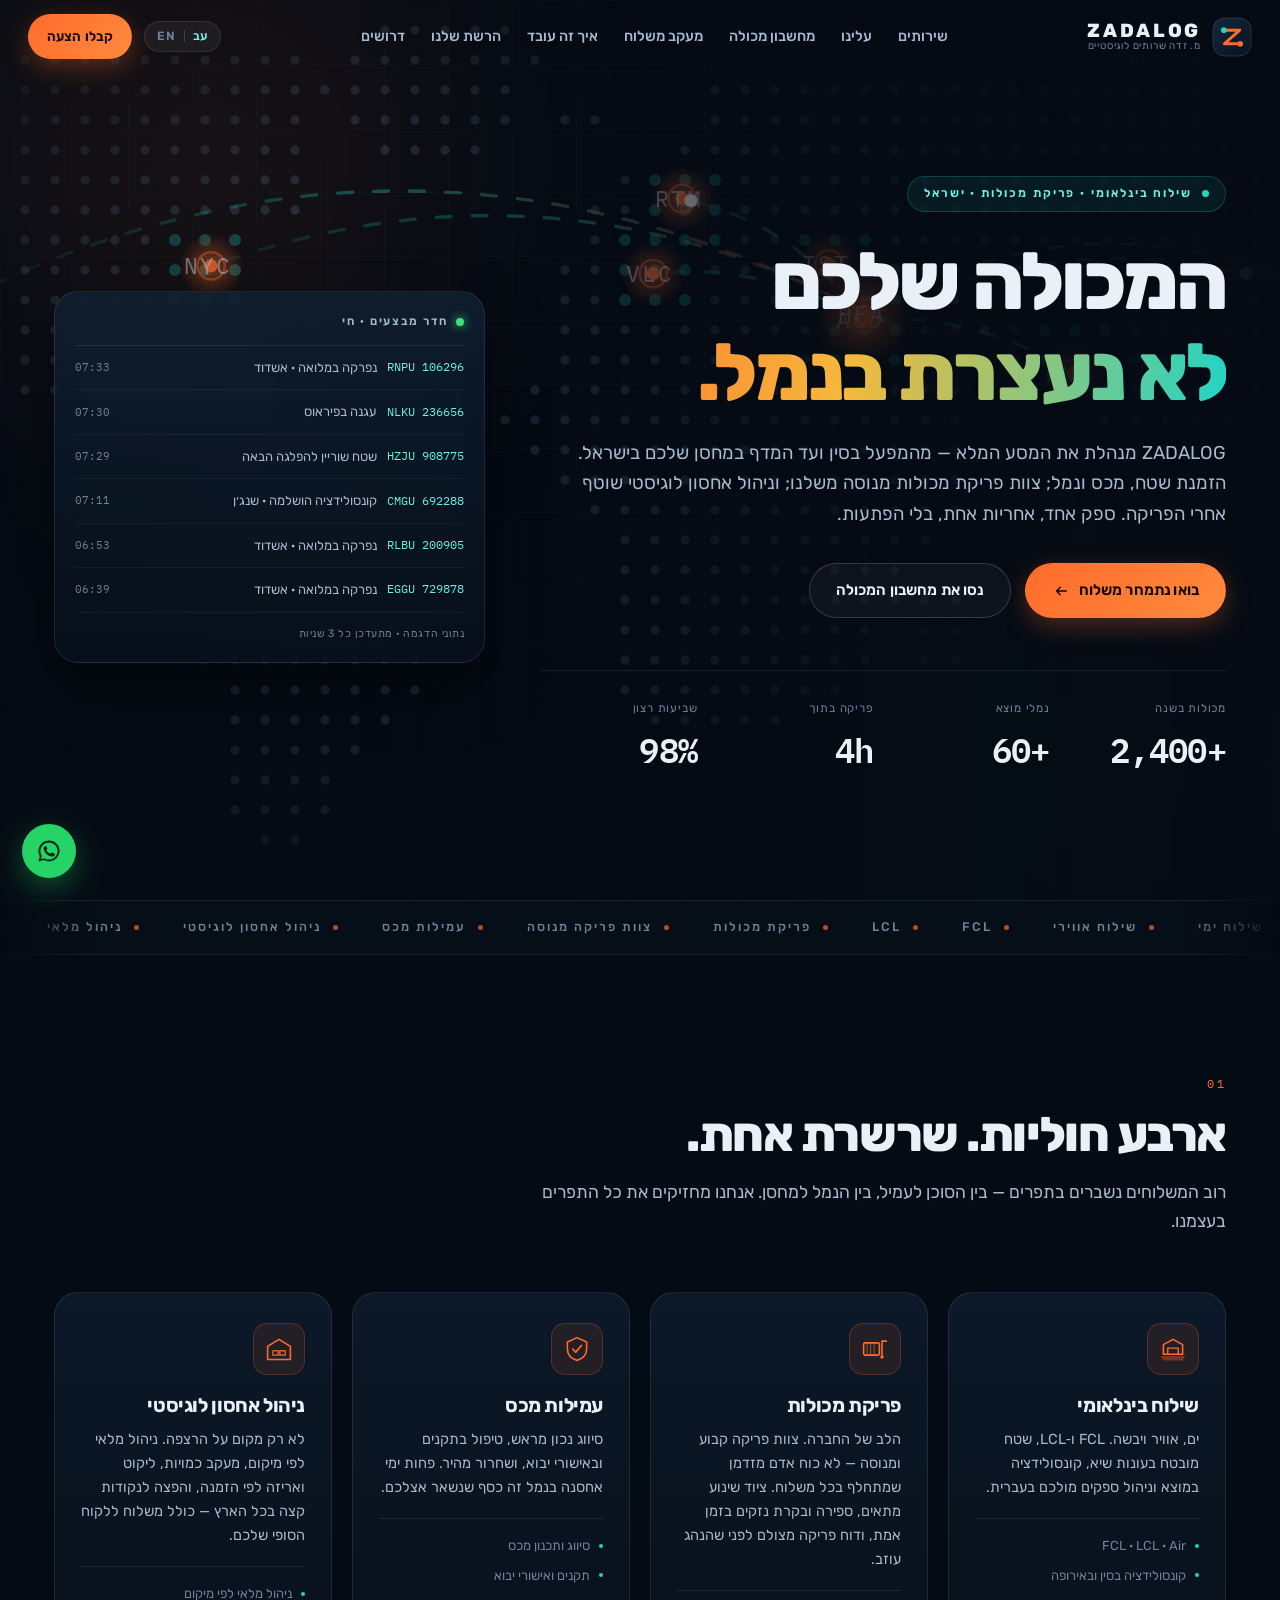
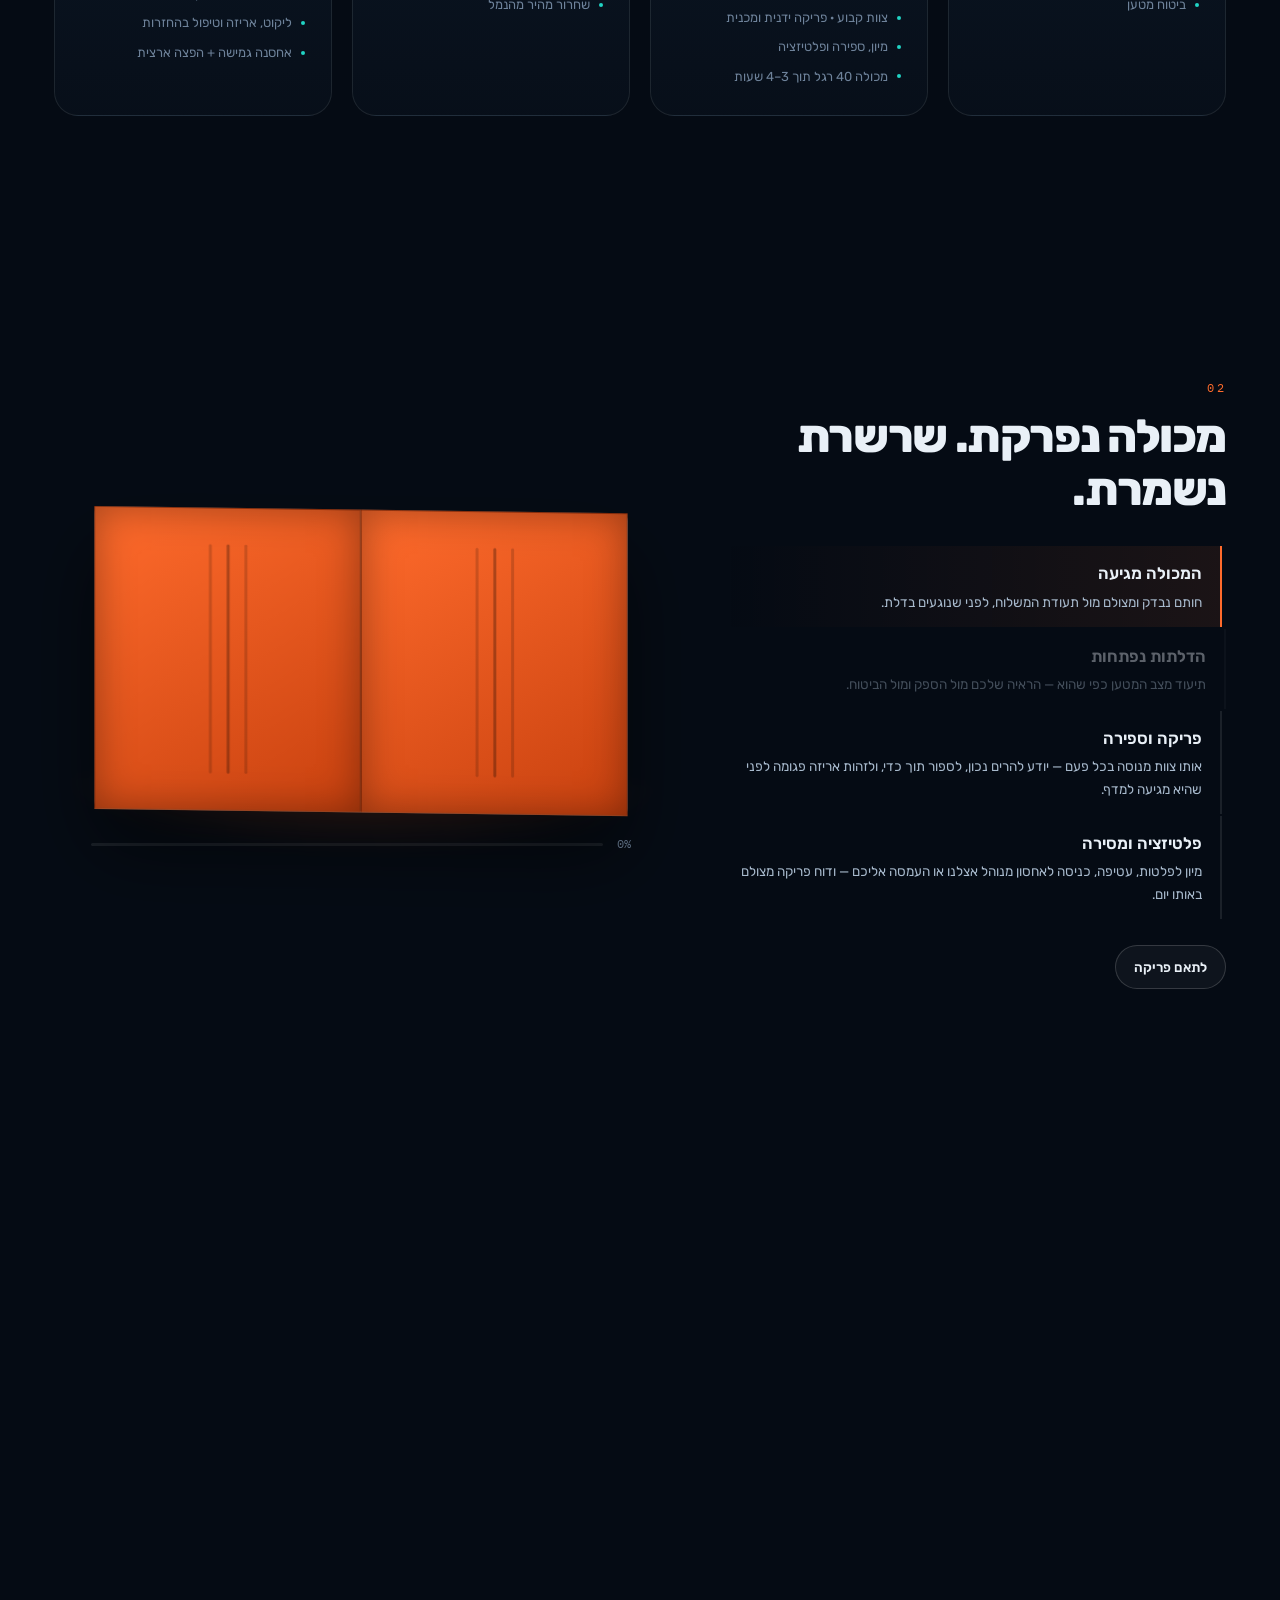
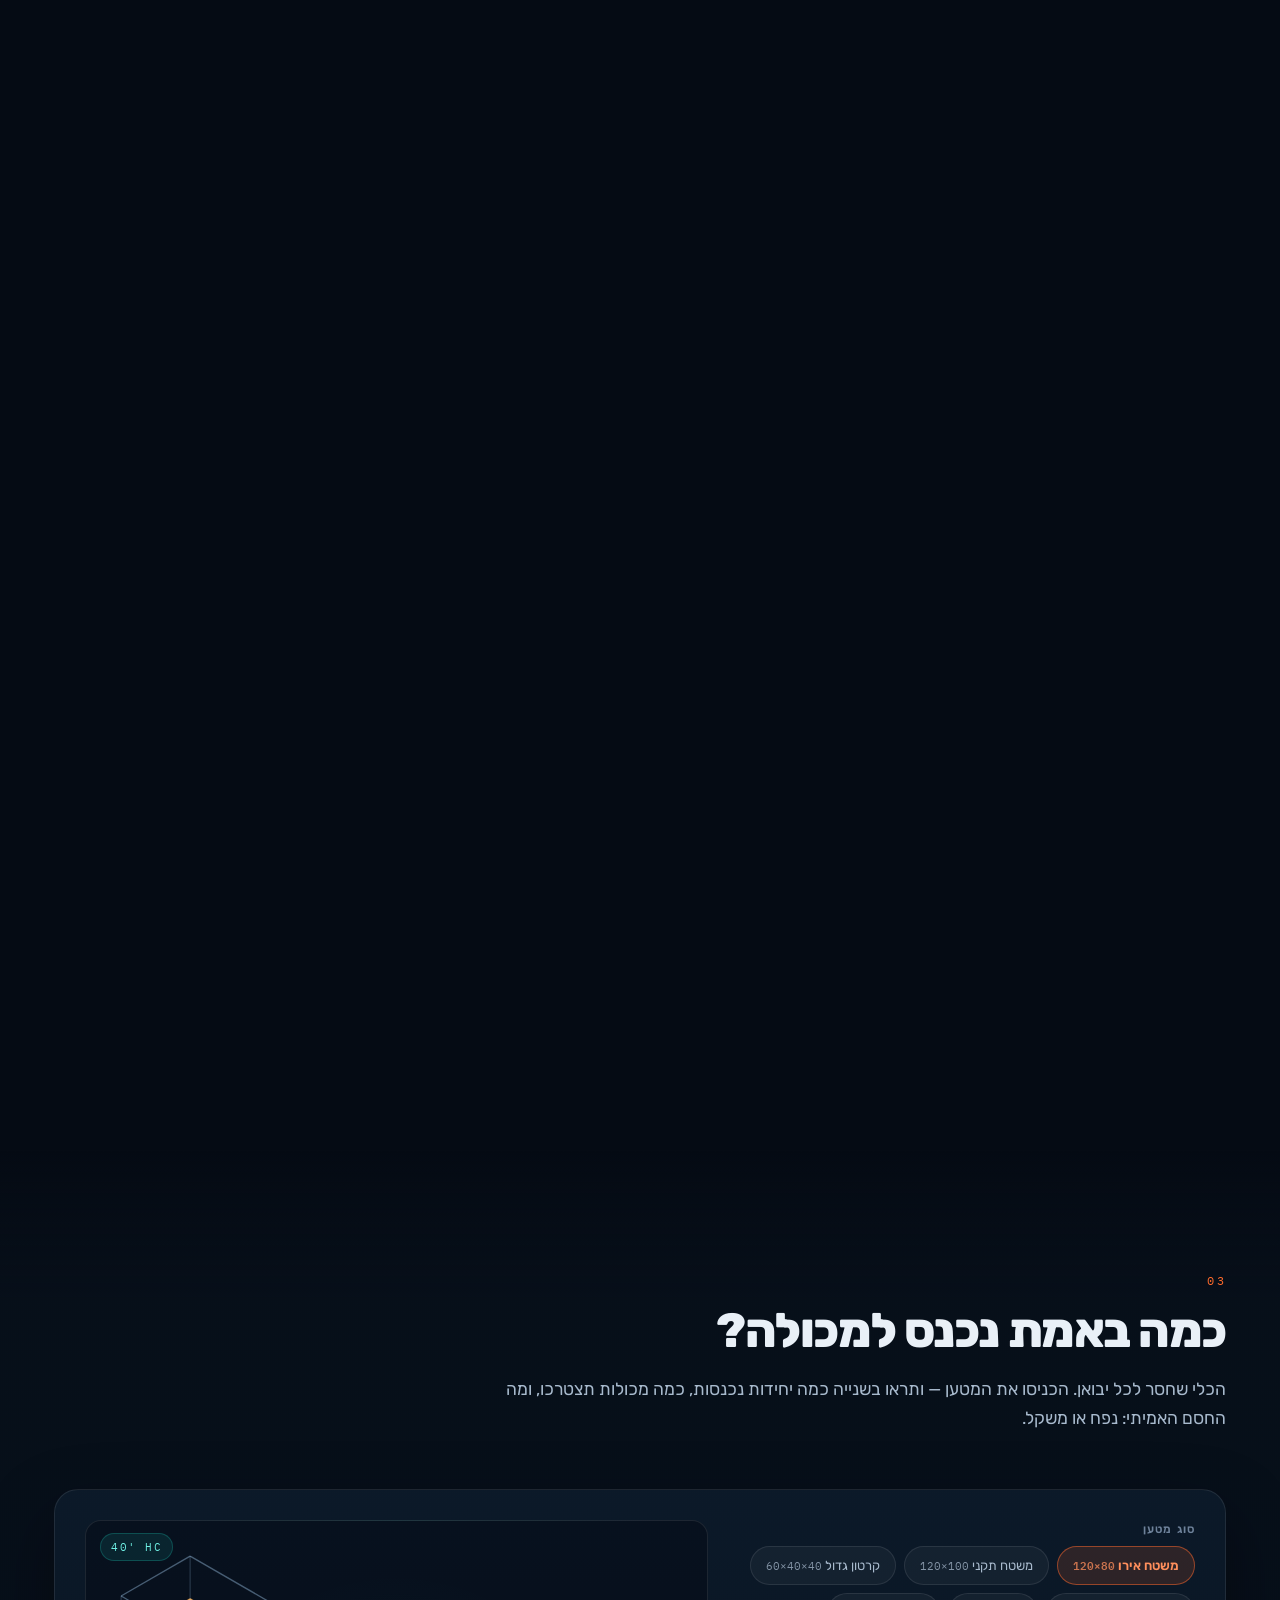
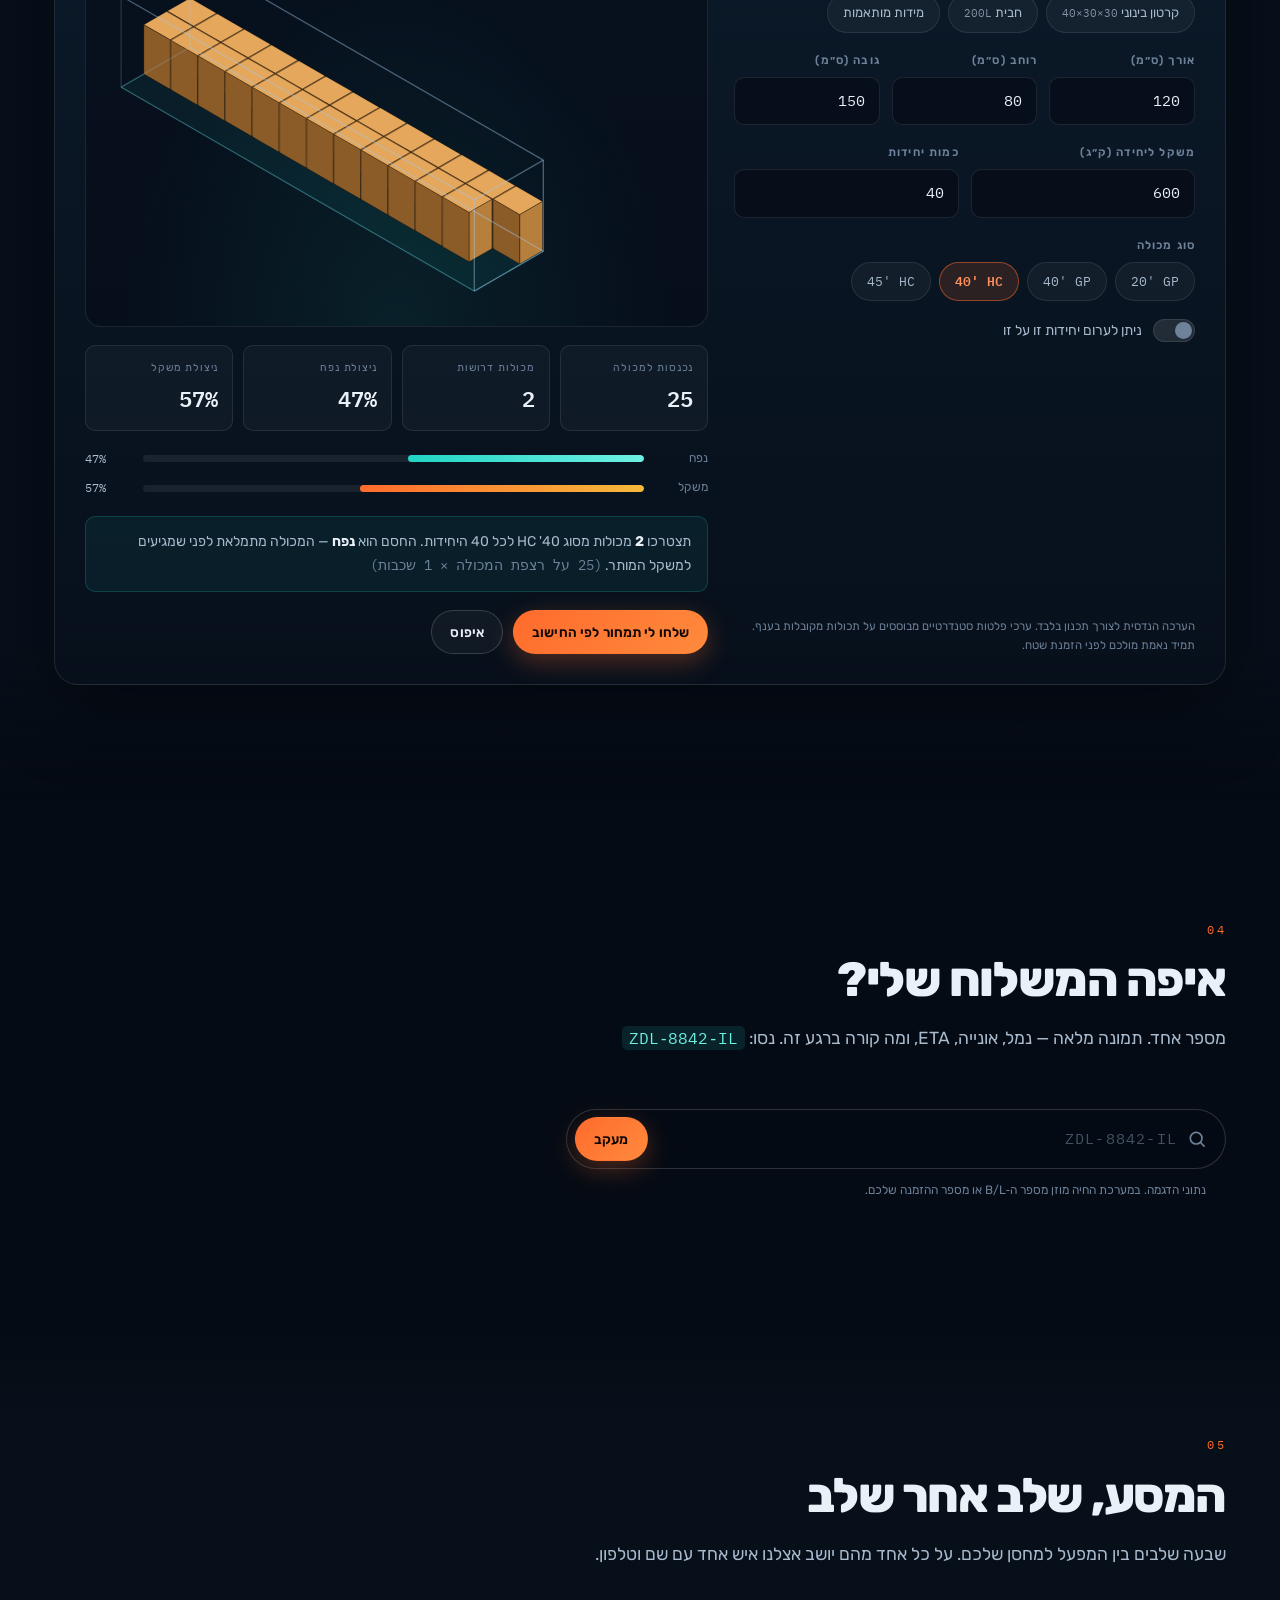
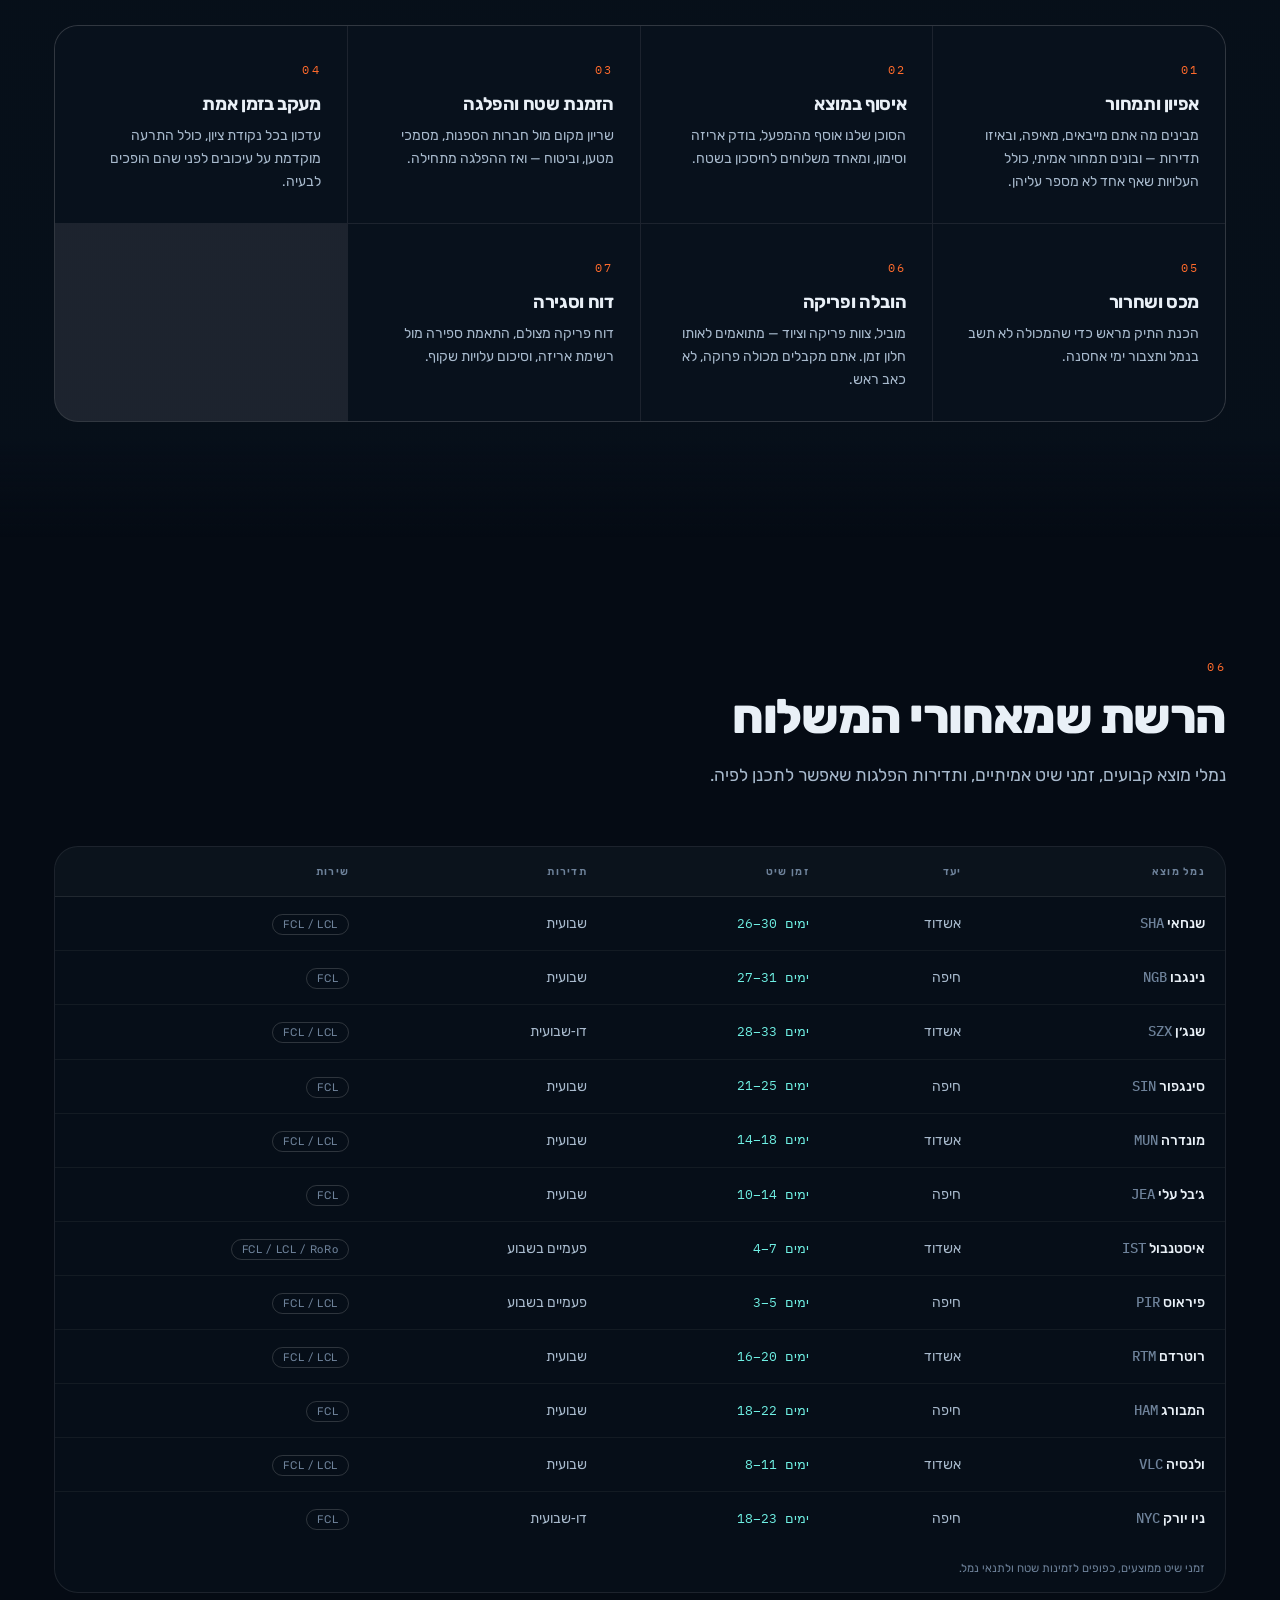
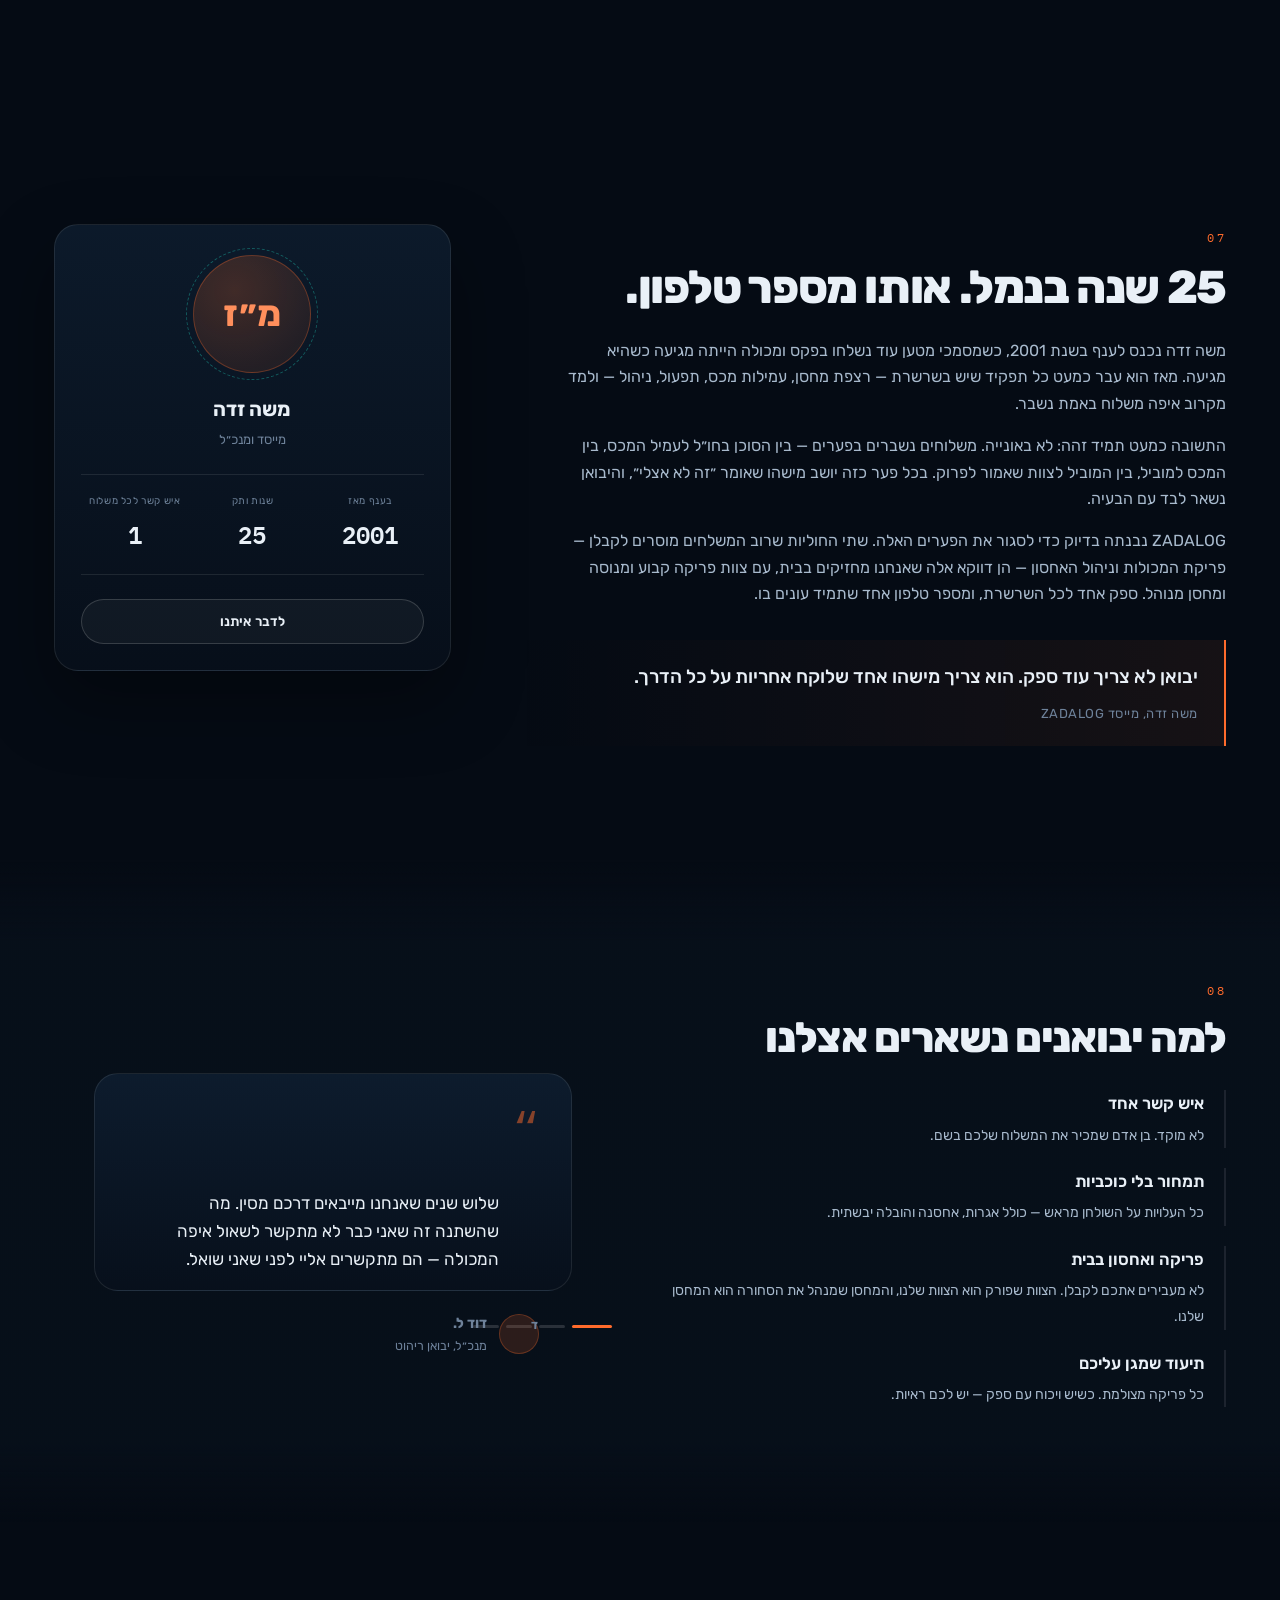
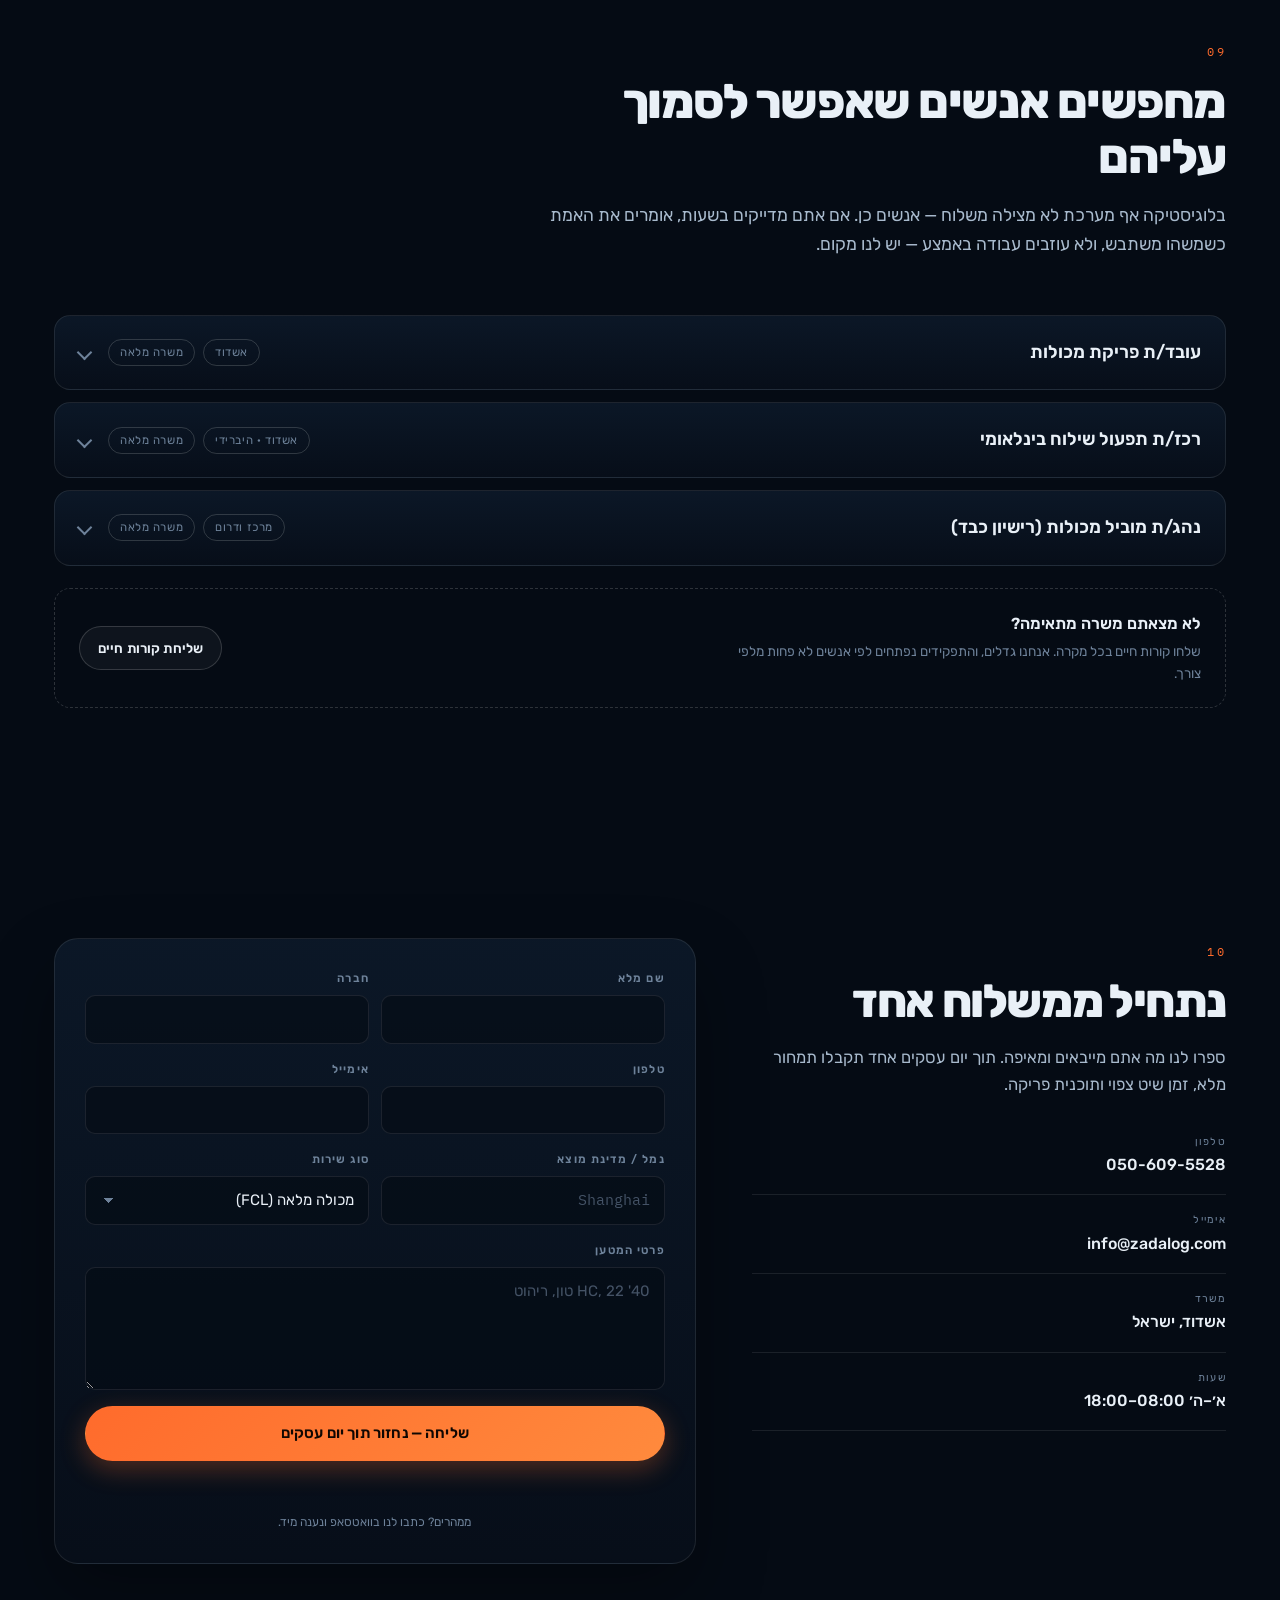
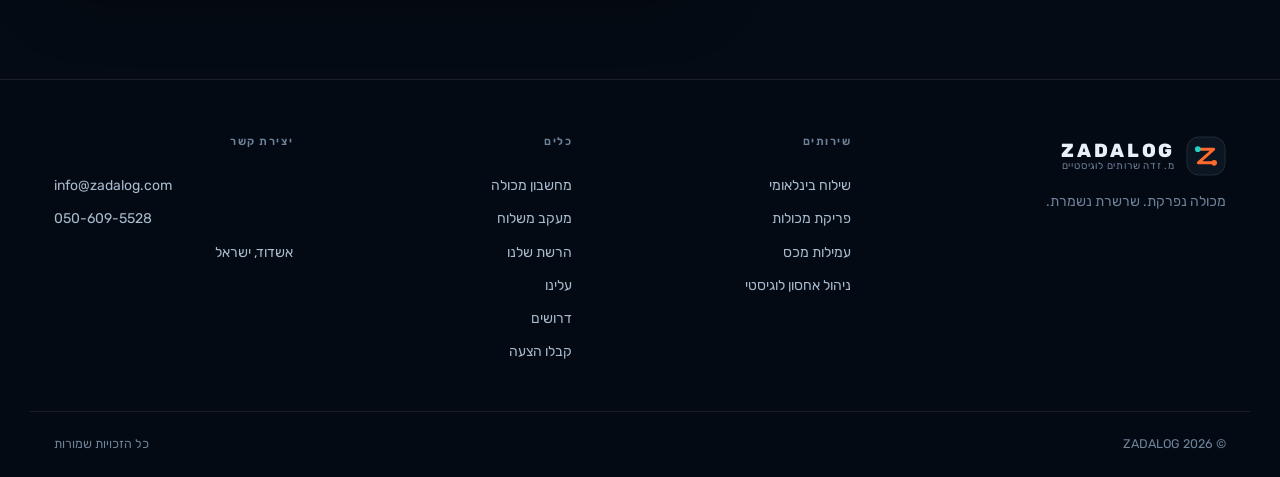
==== commit 89dfdcdd: "Brand tagline: M. Zada logistics services, in the header and the footer" ====
--- a/index.html
+++ b/index.html
@@ -74,7 +74,7 @@
     </svg>
     <span class="brand__text">
       <span class="brand__name">ZADALOG</span>
-      <span class="brand__tag" data-i18n="brandTag">לוגיסטיקה בינלאומית</span>
+      <span class="brand__tag" data-i18n="brandTag">מ. זדה שרותים לוגיסטיים</span>
     </span>
   </a>
 
@@ -561,7 +561,8 @@
           <path d="M13 14.5H30.5L13.5 29.5H31" fill="none" stroke="#FF6B2C" stroke-width="3.2" stroke-linecap="round" stroke-linejoin="round"/>
           <circle cx="13" cy="14.5" r="3.1" fill="#21D4C4"/><circle cx="31" cy="29.5" r="3.1" fill="#FF6B2C"/>
         </svg>
-        <span class="brand__text"><span class="brand__name">ZADALOG</span></span>
+        <span class="brand__text"><span class="brand__name">ZADALOG</span>
+        <span class="brand__tag" data-i18n="brandTag">מ. זדה שרותים לוגיסטיים</span></span>
       </div>
       <p class="foot__line" data-i18n="footLine">מכולה נפרקת. שרשרת נשמרת.</p>
     </div>
--- a/styles/main.css
+++ b/styles/main.css
@@ -142,7 +142,7 @@
 .brand__mark{ width:40px; height:40px; }
 .brand__text{ display:flex; flex-direction:column; line-height:1.05; }
 .brand__name{ font-weight:800; font-size:19px; letter-spacing:.14em; }
-.brand__tag{ font-size:10px; letter-spacing:.14em; color:var(--ink-3); text-transform:uppercase; }
+.brand__tag{ font-size:10px; letter-spacing:.08em; color:var(--ink-3); text-transform:uppercase; white-space:nowrap; }
 
 .nav__links{ display:flex; gap:26px; margin-inline:auto; }
 .nav__links a{
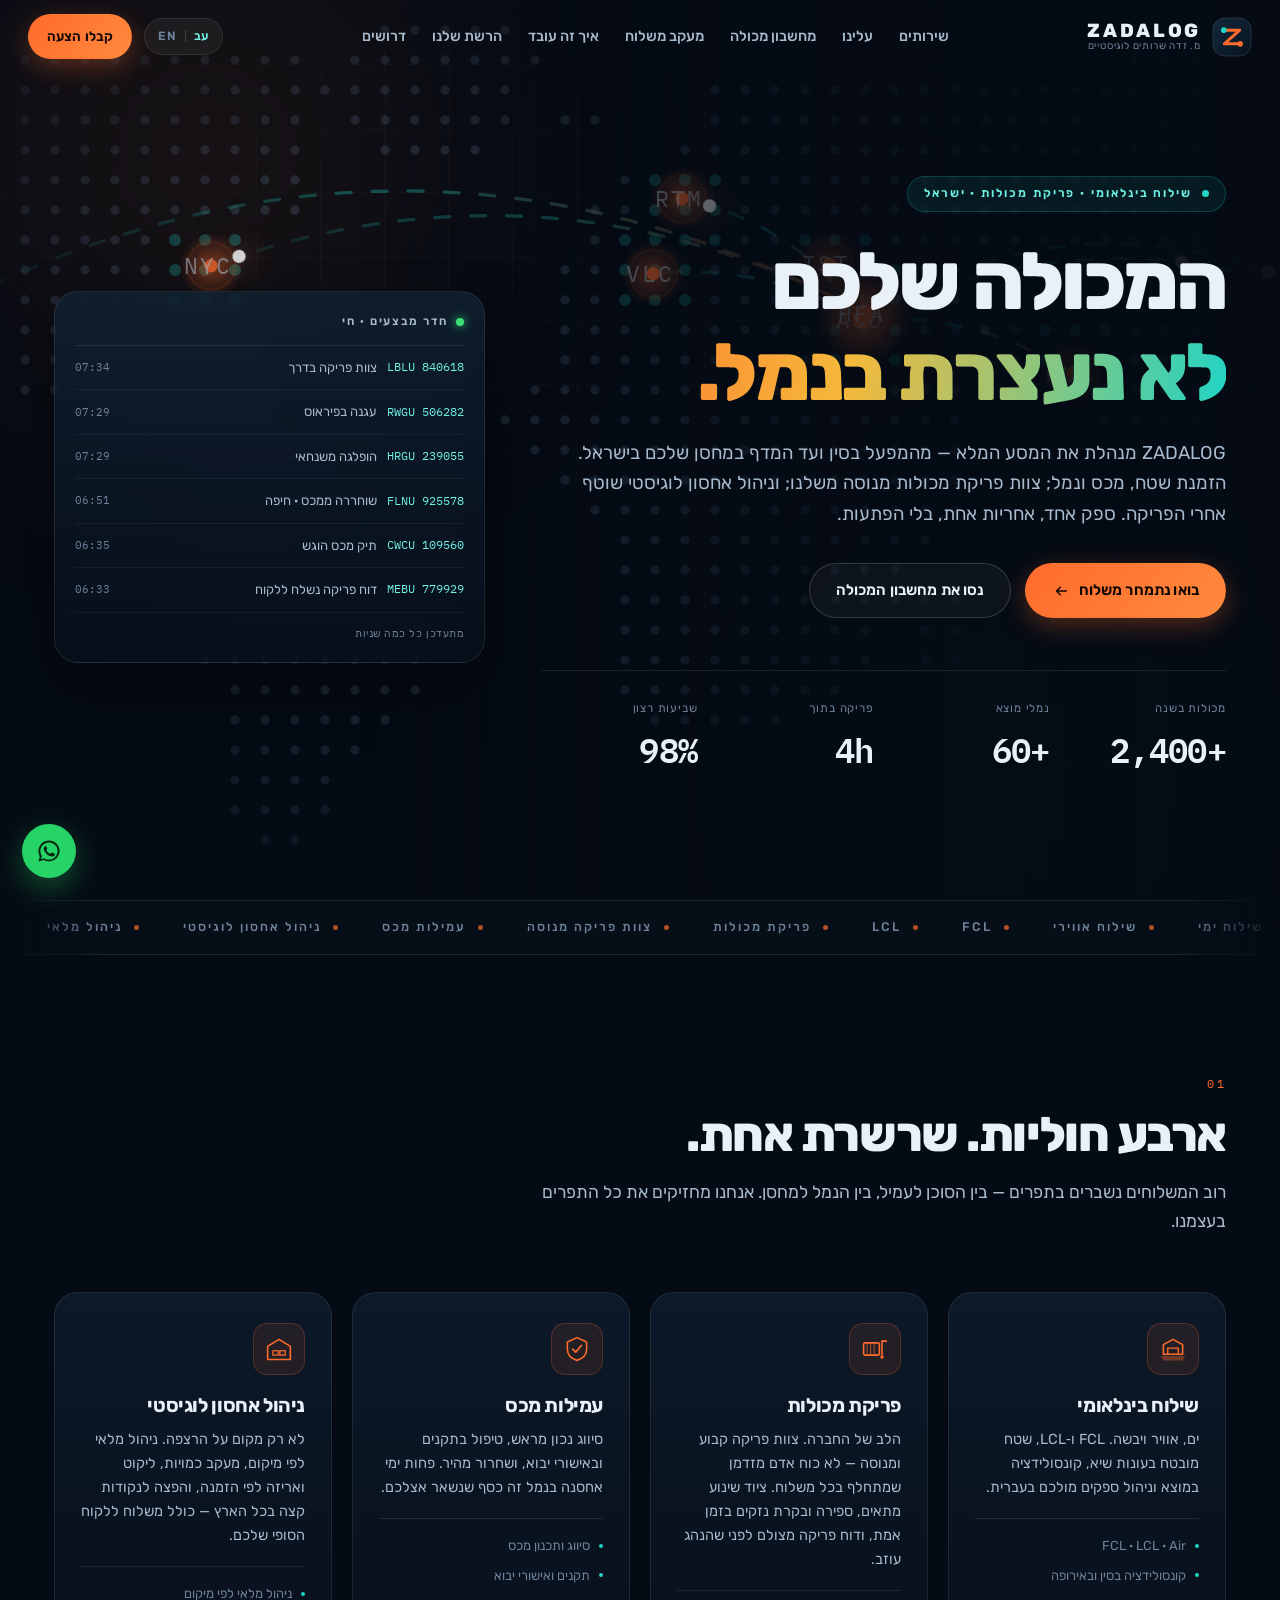
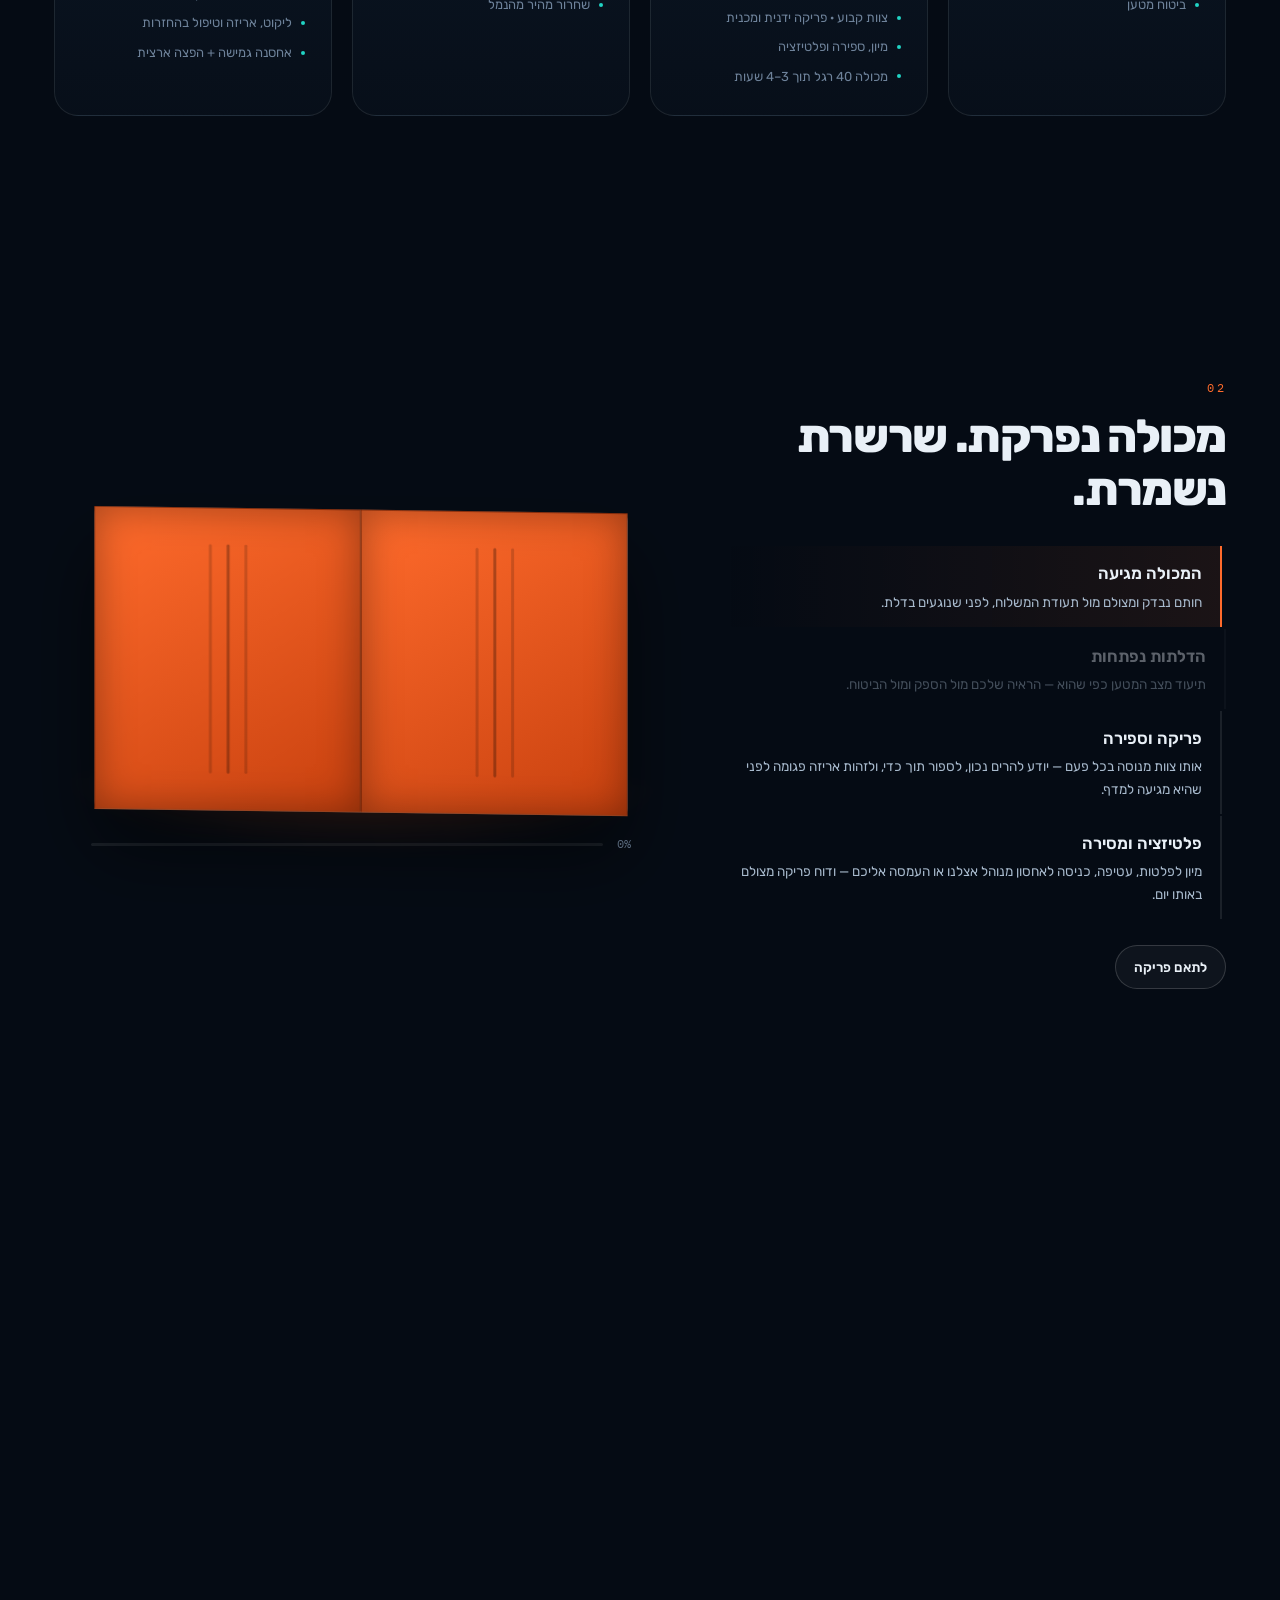
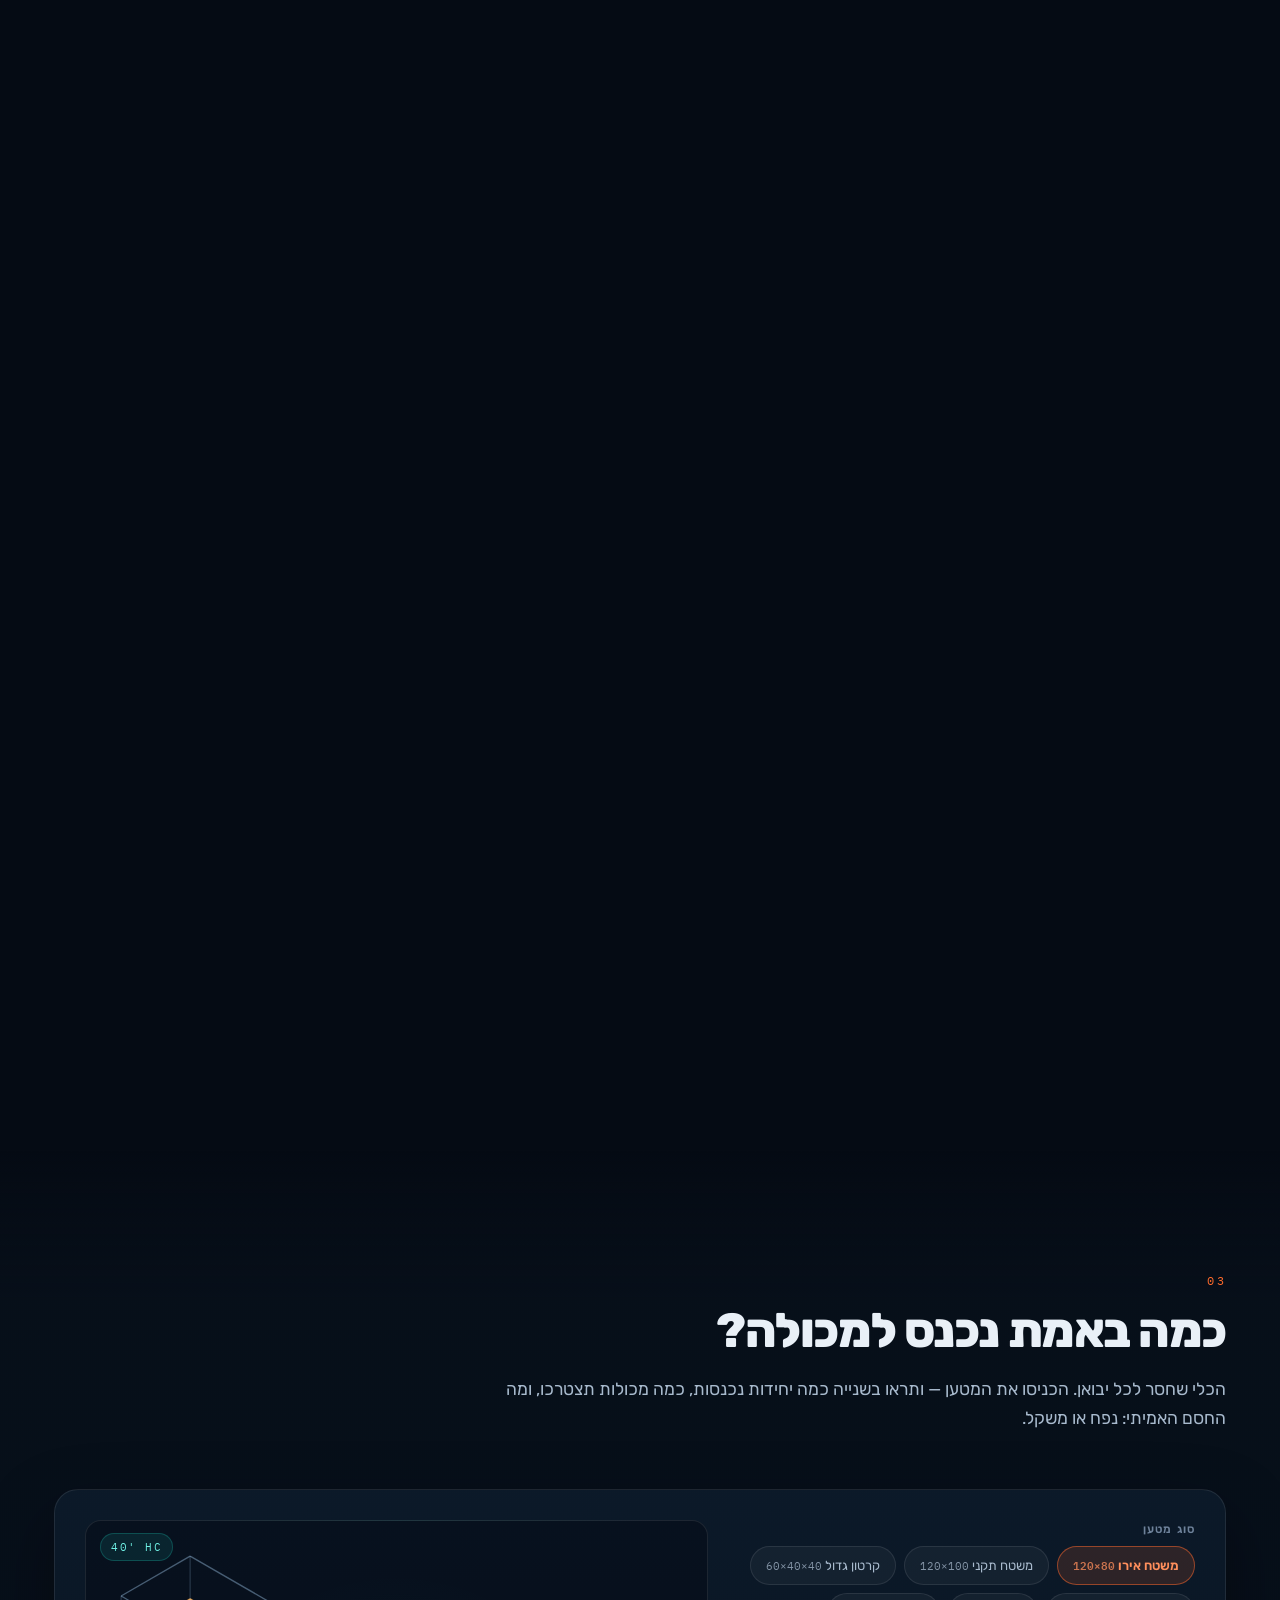
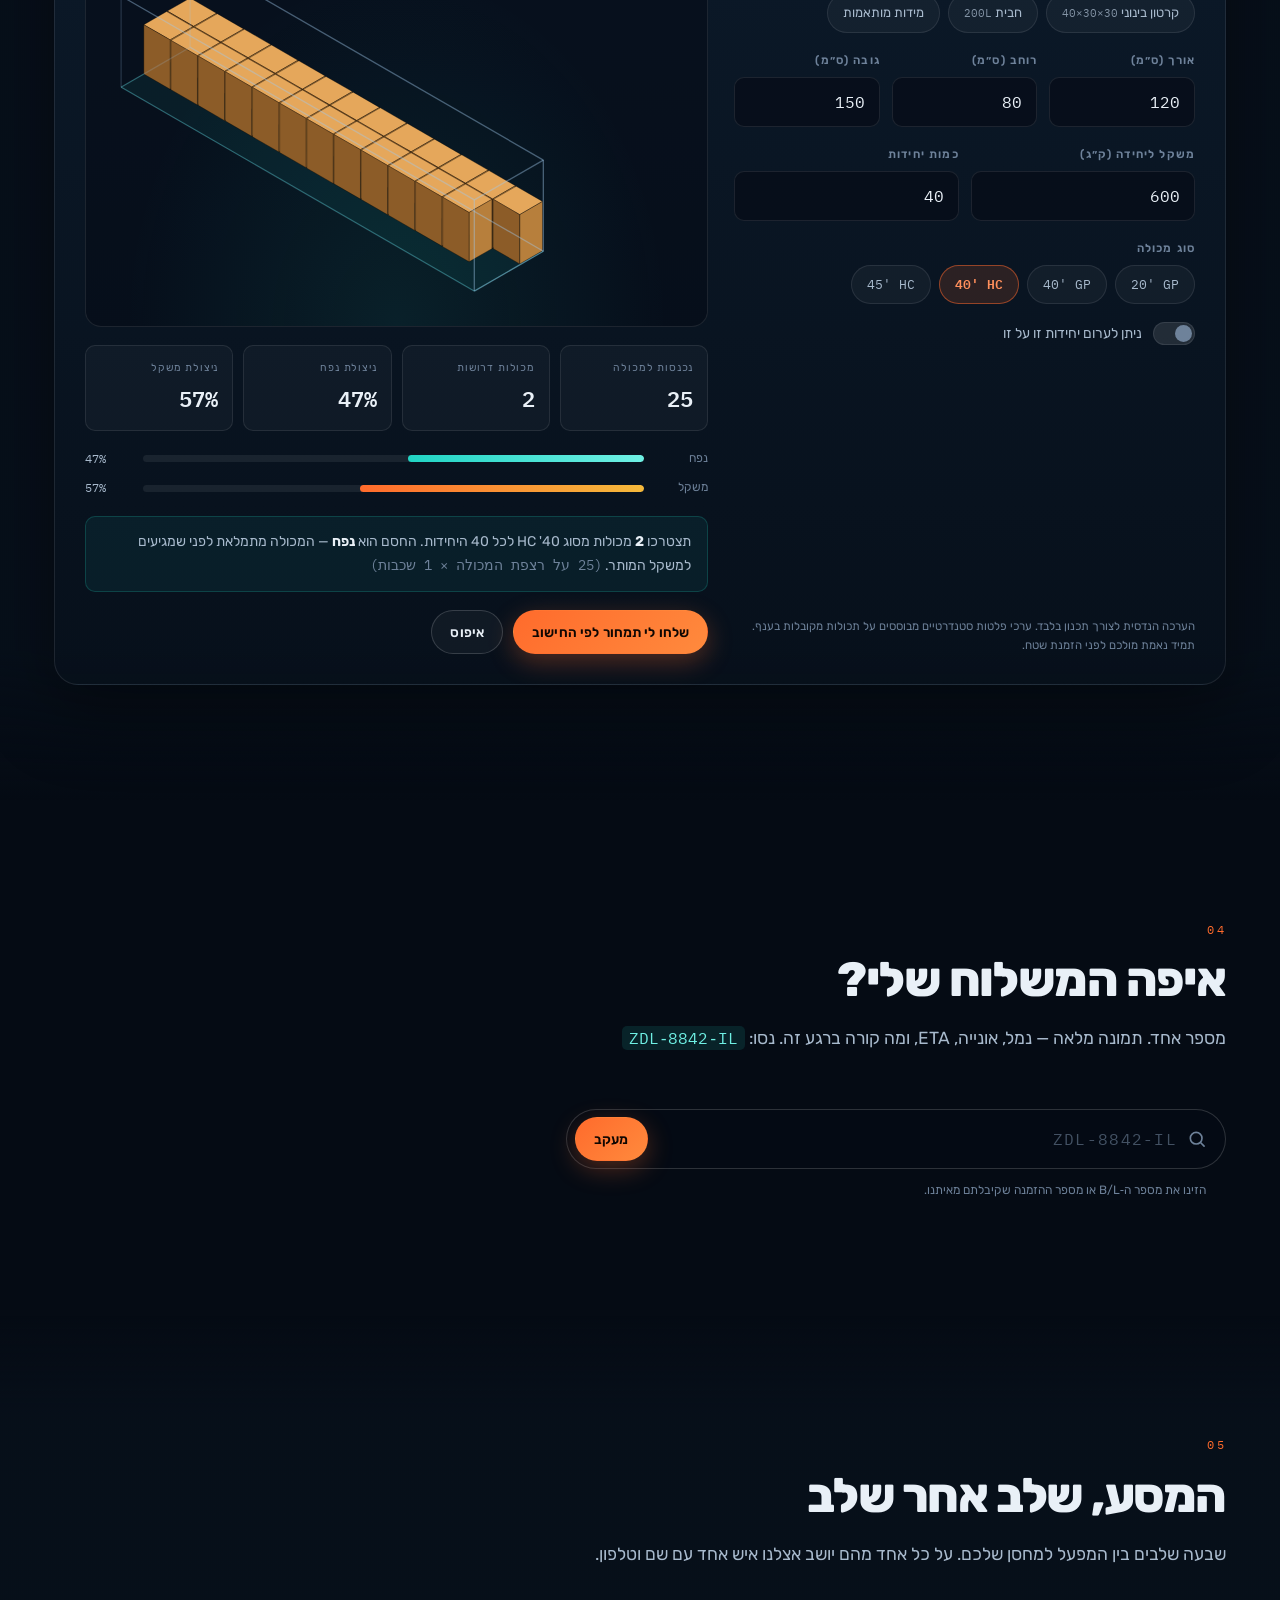
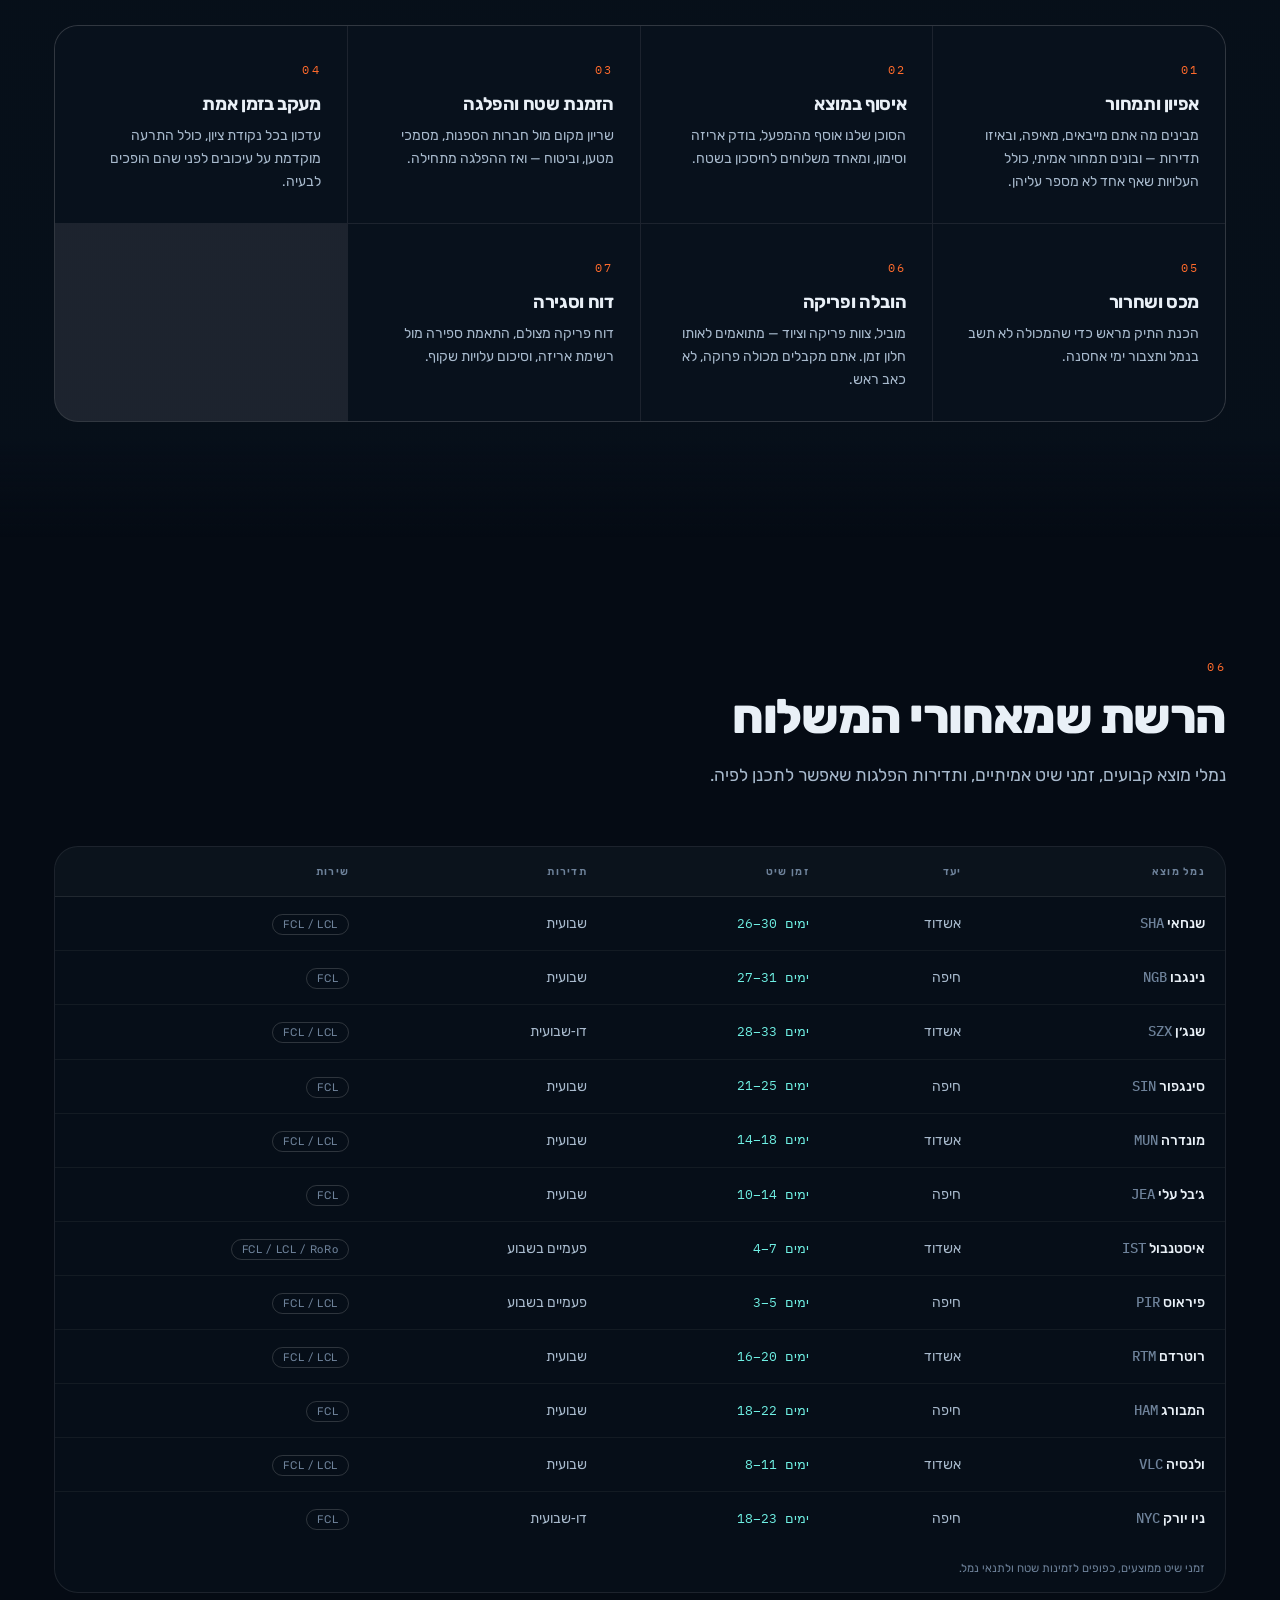
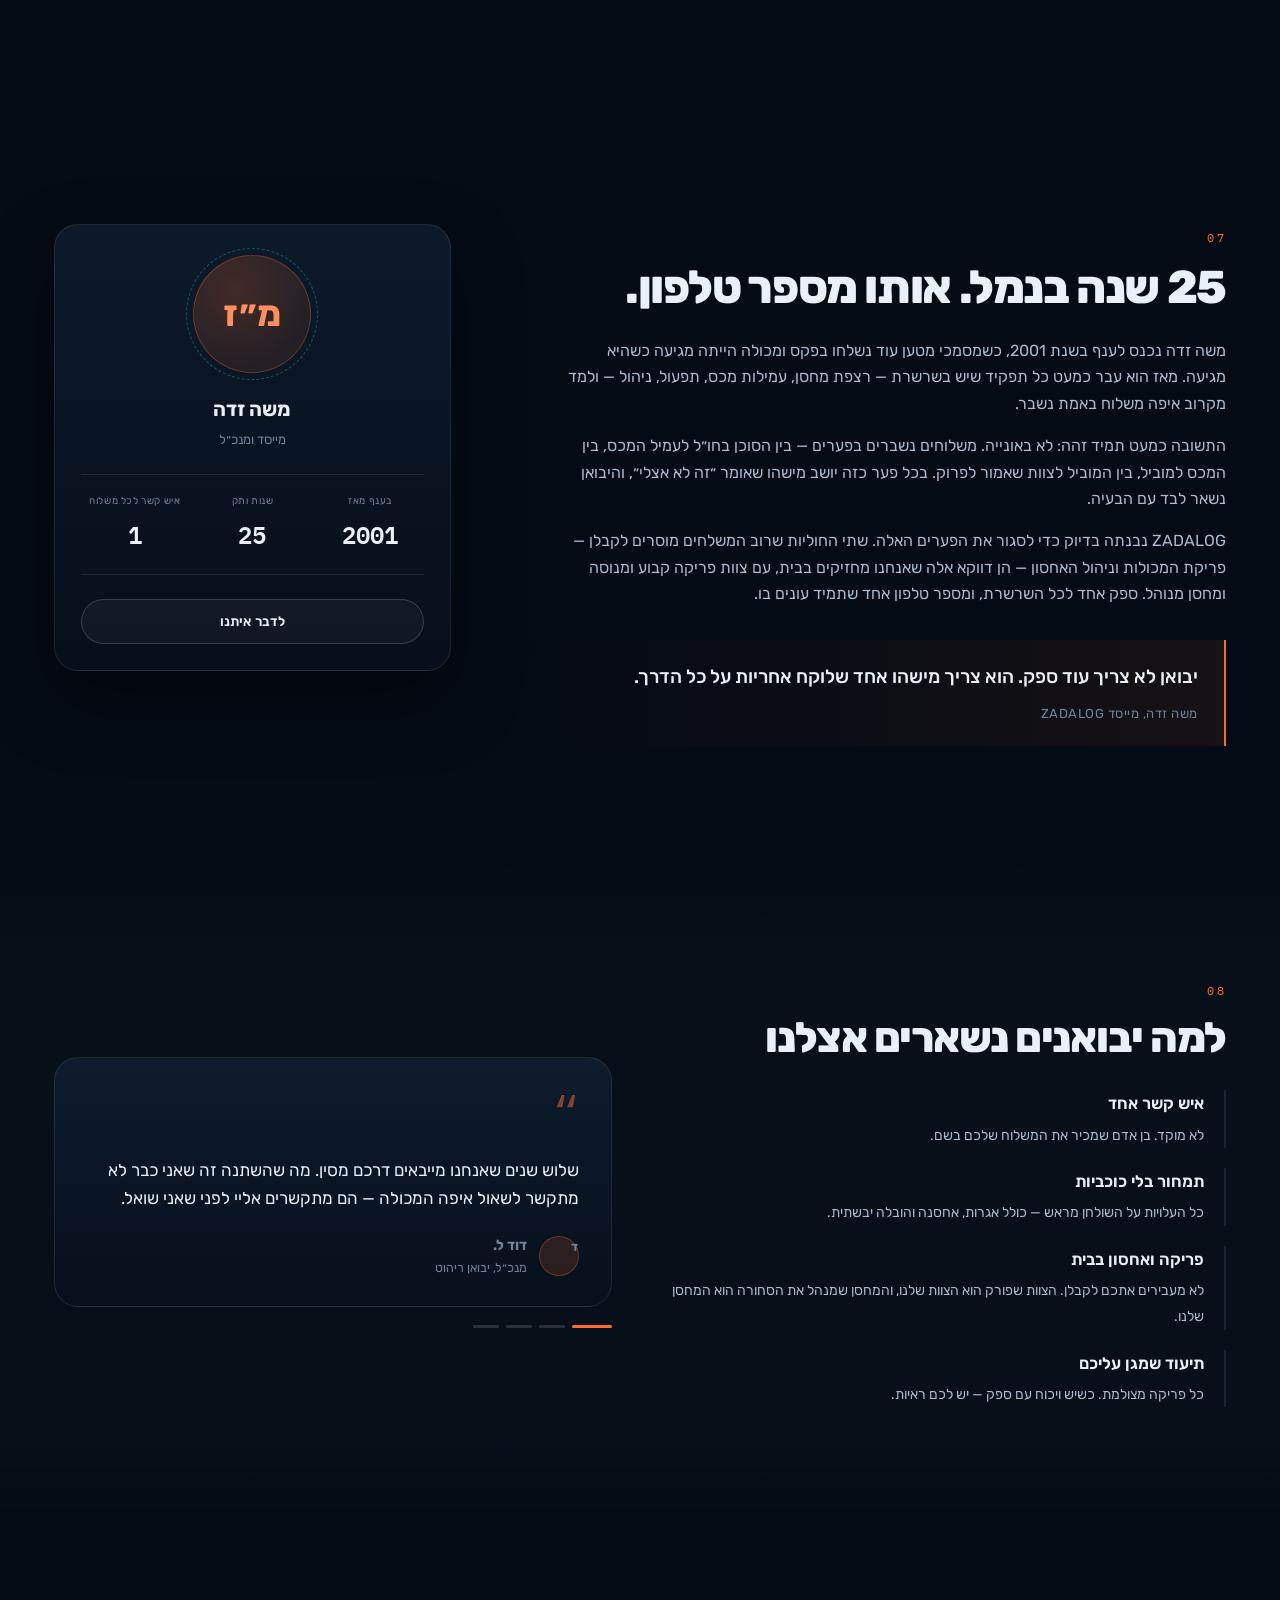
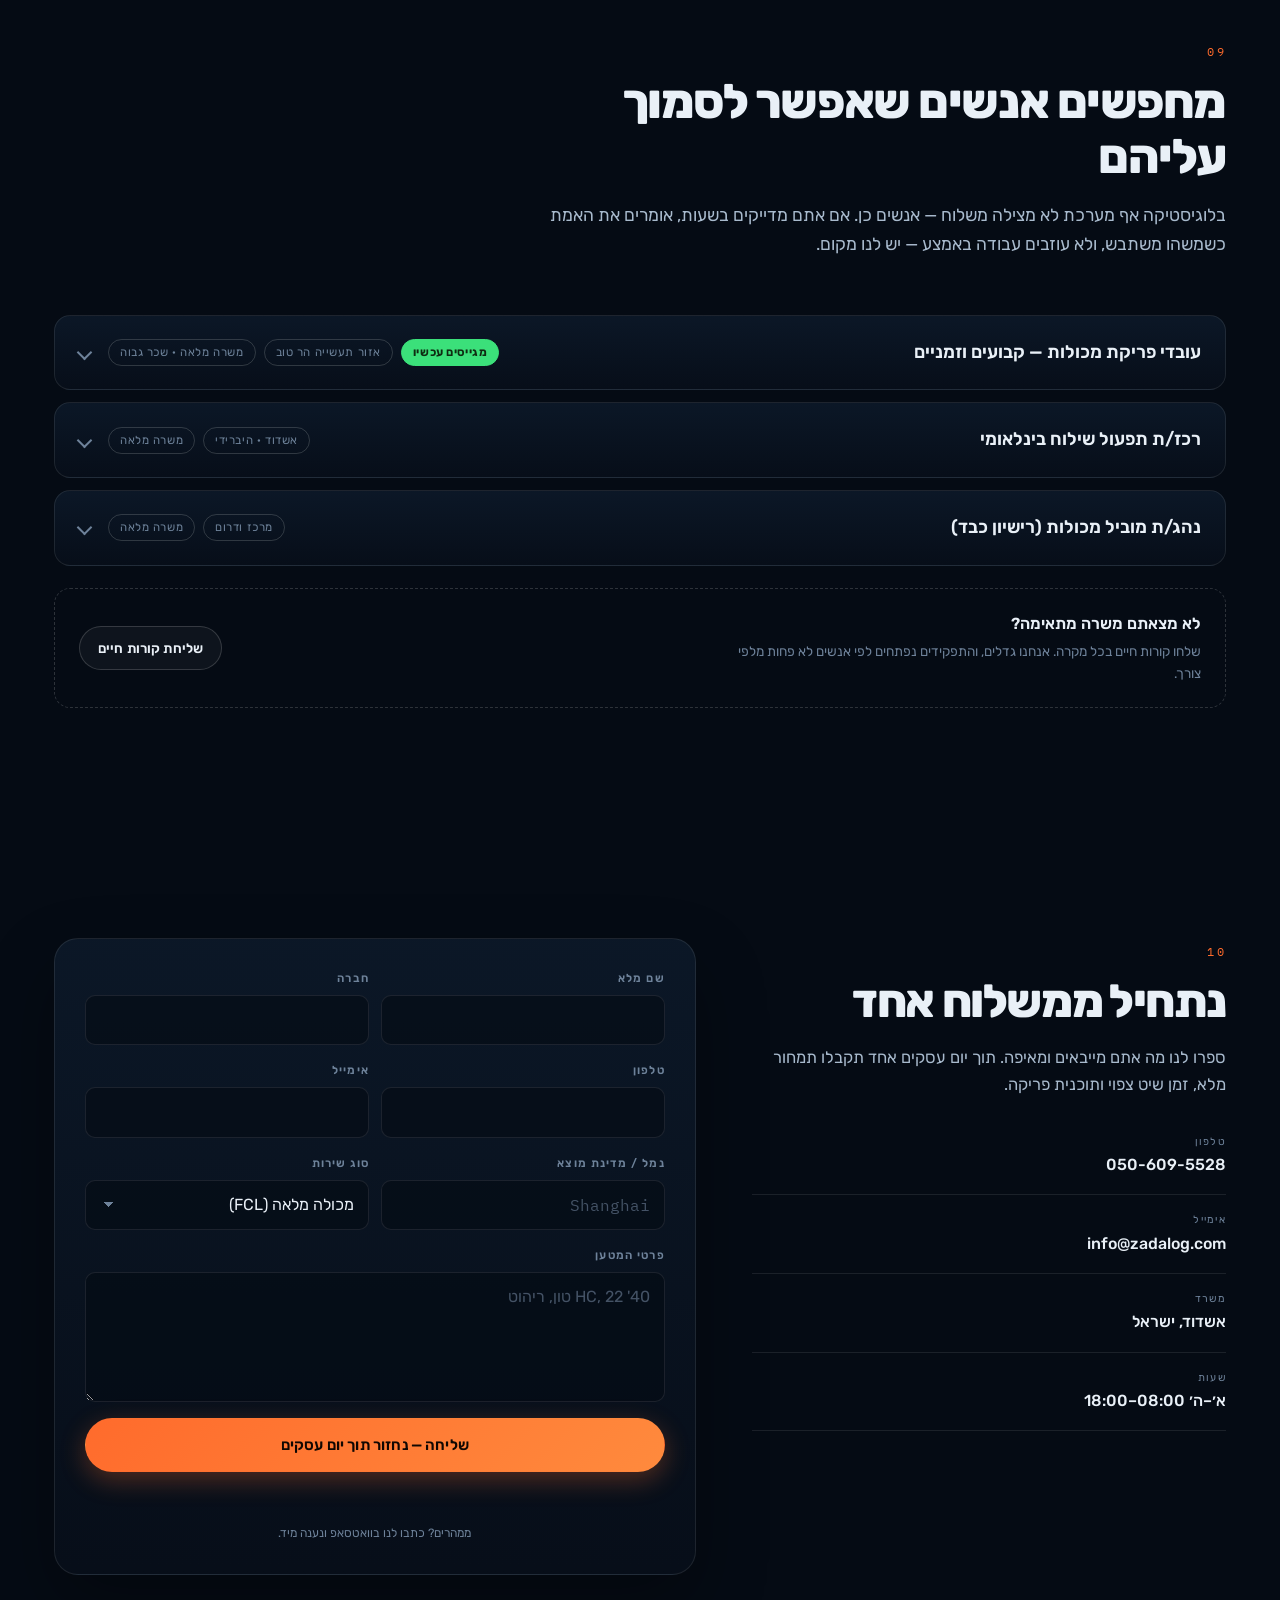
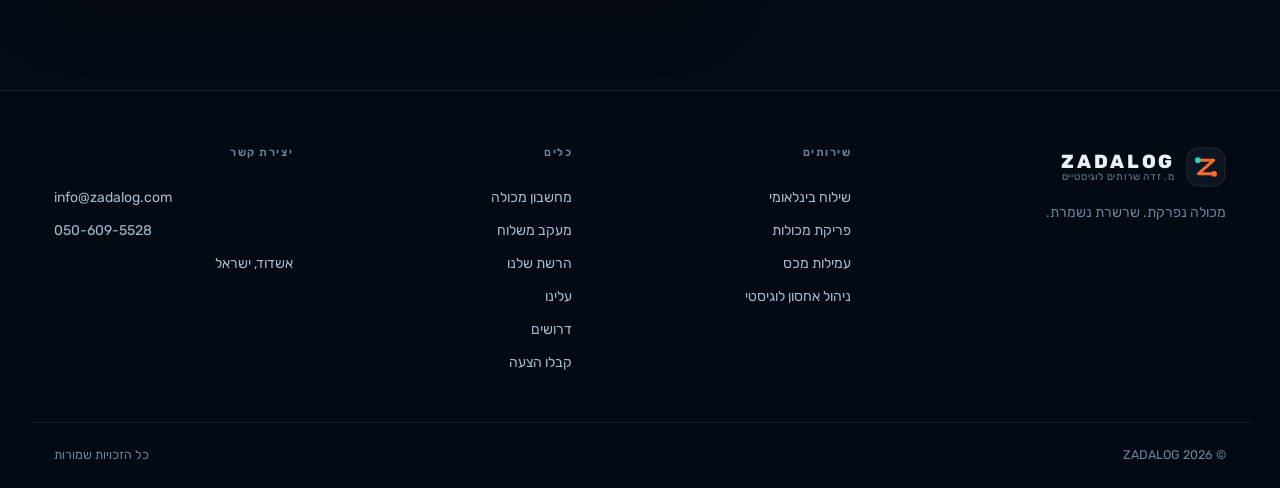
==== commit dbf3e98e: "Drop the demo-data labels from the ticker and the tracking hint" ====
--- a/index.html
+++ b/index.html
@@ -147,7 +147,7 @@
       </div>
       <ul class="ticker__list" id="tickerList"></ul>
       <div class="ticker__foot">
-        <span data-i18n="tickerFoot">נתוני הדגמה · מתעדכן כל 3 שניות</span>
+        <span data-i18n="tickerFoot">מתעדכן כל כמה שניות</span>
       </div>
     </aside>
   </div>
@@ -347,7 +347,7 @@
         <input id="trackInput" type="text" placeholder="ZDL-8842-IL" aria-label="Tracking number" value="">
         <button class="btn btn--primary btn--sm" type="submit" data-i18n="trBtn">מעקב</button>
       </div>
-      <div class="track__hint" id="trackHint" data-i18n="trHint">נתוני הדגמה. במערכת החיה מוזן מספר ה‑B/L או מספר ההזמנה שלכם.</div>
+      <div class="track__hint" id="trackHint" data-i18n="trHint">הזינו את מספר ה‑B/L או מספר ההזמנה שקיבלתם מאיתנו.</div>
     </form>
 
     <div class="result" id="trackResult" hidden>
--- a/styles/main.css
+++ b/styles/main.css
@@ -55,7 +55,8 @@
   overflow-x:hidden;
 }
 
-h1,h2,h3,h4{ margin:0; font-weight:700; line-height:1.14; letter-spacing:-.02em; }
+h1,h2,h3,h4,figure,blockquote{ margin:0; }
+h1,h2,h3,h4{ font-weight:700; line-height:1.14; letter-spacing:-.02em; }
 p{ margin:0; }
 ul,ol,dl{ margin:0; padding:0; list-style:none; }
 a{ color:inherit; text-decoration:none; }
@@ -161,7 +162,7 @@
 .lang{
   display:flex; align-items:center; gap:8px;
   background:rgba(255,255,255,.05); border:1px solid var(--line);
-  border-radius:99px; padding:5px 12px; cursor:pointer;
+  border-radius:99px; padding:8px 13px; cursor:pointer;
   font-size:12px; font-weight:600; letter-spacing:.06em;
 }
 .lang__opt{ color:var(--ink-3); transition:color .25s; }
@@ -169,7 +170,7 @@
 .lang__sep{ width:1px; height:12px; background:var(--line-2); }
 .lang:hover{ border-color:var(--line-2); }
 
-.burger{ display:none; width:38px; height:38px; background:none; border:1px solid var(--line); border-radius:10px; cursor:pointer; padding:0; }
+.burger{ display:none; width:42px; height:42px; background:none; border:1px solid var(--line); border-radius:10px; cursor:pointer; padding:0; }
 .burger span{ display:block; width:16px; height:1.6px; background:var(--ink); margin:3.4px auto; transition:transform .3s, opacity .3s; }
 .burger[aria-expanded="true"] span:nth-child(1){ transform:translateY(5px) rotate(45deg); }
 .burger[aria-expanded="true"] span:nth-child(2){ opacity:0; }
@@ -190,7 +191,7 @@
   .nav__links a{ display:block; padding:16px 24px; font-size:16px; }
   .nav__links a::after{ display:none; }
 }
-@media (max-width:520px){ .brand__tag{ display:none; } .nav__actions .btn{ display:none; } }
+@media (max-width:520px){ .brand__tag{ font-size:8.5px; letter-spacing:.05em; } .nav__actions .btn{ display:none; } }
 
 /* ==========================================================================
    Buttons
@@ -525,7 +526,7 @@
   min-width:0;
   background:rgba(5,11,20,.6); border:1px solid var(--line);
   border-radius:var(--r-sm); padding:11px 14px;
-  font-size:15px; font-family:var(--f-mono); transition:border-color .25s, background .25s;
+  font-size:16px; font-family:var(--f-mono); transition:border-color .25s, background .25s;
   width:100%;
 }
 textarea{ font-family:var(--f-sans); resize:vertical; }
@@ -720,6 +721,11 @@
 .quotes__nav{ display:flex; gap:7px; margin-block-start:18px; }
 .quotes__nav button{ width:26px; height:3px; border:none; border-radius:99px; background:rgba(255,255,255,.14); cursor:pointer; padding:0; transition:background .3s, width .3s var(--ease); }
 .quotes__nav button.is-on{ background:var(--orange); width:40px; }
+@media (max-width:960px){
+  .quotes__viewport{ min-height:0; }
+  .quote{ position:static; display:none; opacity:1; transform:none; pointer-events:auto; }
+  .quote.is-on{ display:flex; animation:fadeUp .45s var(--ease) both; }
+}
 
 /* ==========================================================================
    Contact
@@ -843,6 +849,14 @@
 .job__req{ display:flex; flex-direction:column; gap:8px; margin-block:18px 22px; }
 .job__req li{ font-size:13.5px; color:var(--ink-3); display:flex; align-items:flex-start; gap:10px; }
 .job__req li::before{ content:''; width:4px; height:4px; border-radius:50%; background:var(--teal); flex-shrink:0; margin-block-start:8px; }
+.job__tag--hot{
+  color:#0F2B12; background:#3BE07A; border-color:#3BE07A; font-weight:700;
+  animation:hotPulse 2.6s infinite;
+}
+@keyframes hotPulse{ 0%,100%{ box-shadow:0 0 0 0 rgba(59,224,122,.45); } 50%{ box-shadow:0 0 0 6px rgba(59,224,122,0); } }
+@media (prefers-reduced-motion:reduce){ .job__tag--hot{ animation:none; } }
+.job__wa{ background:linear-gradient(135deg,#2BC65A,#25D366); color:#06280F; box-shadow:0 8px 26px rgba(37,211,102,.3); }
+.job__wa:hover{ box-shadow:0 14px 34px rgba(37,211,102,.42); }
 .jobs__empty{ color:var(--ink-3); font-size:15px; padding:28px 4px; }
 .jobs__cta{
   display:flex; align-items:center; justify-content:space-between; gap:24px; flex-wrap:wrap;
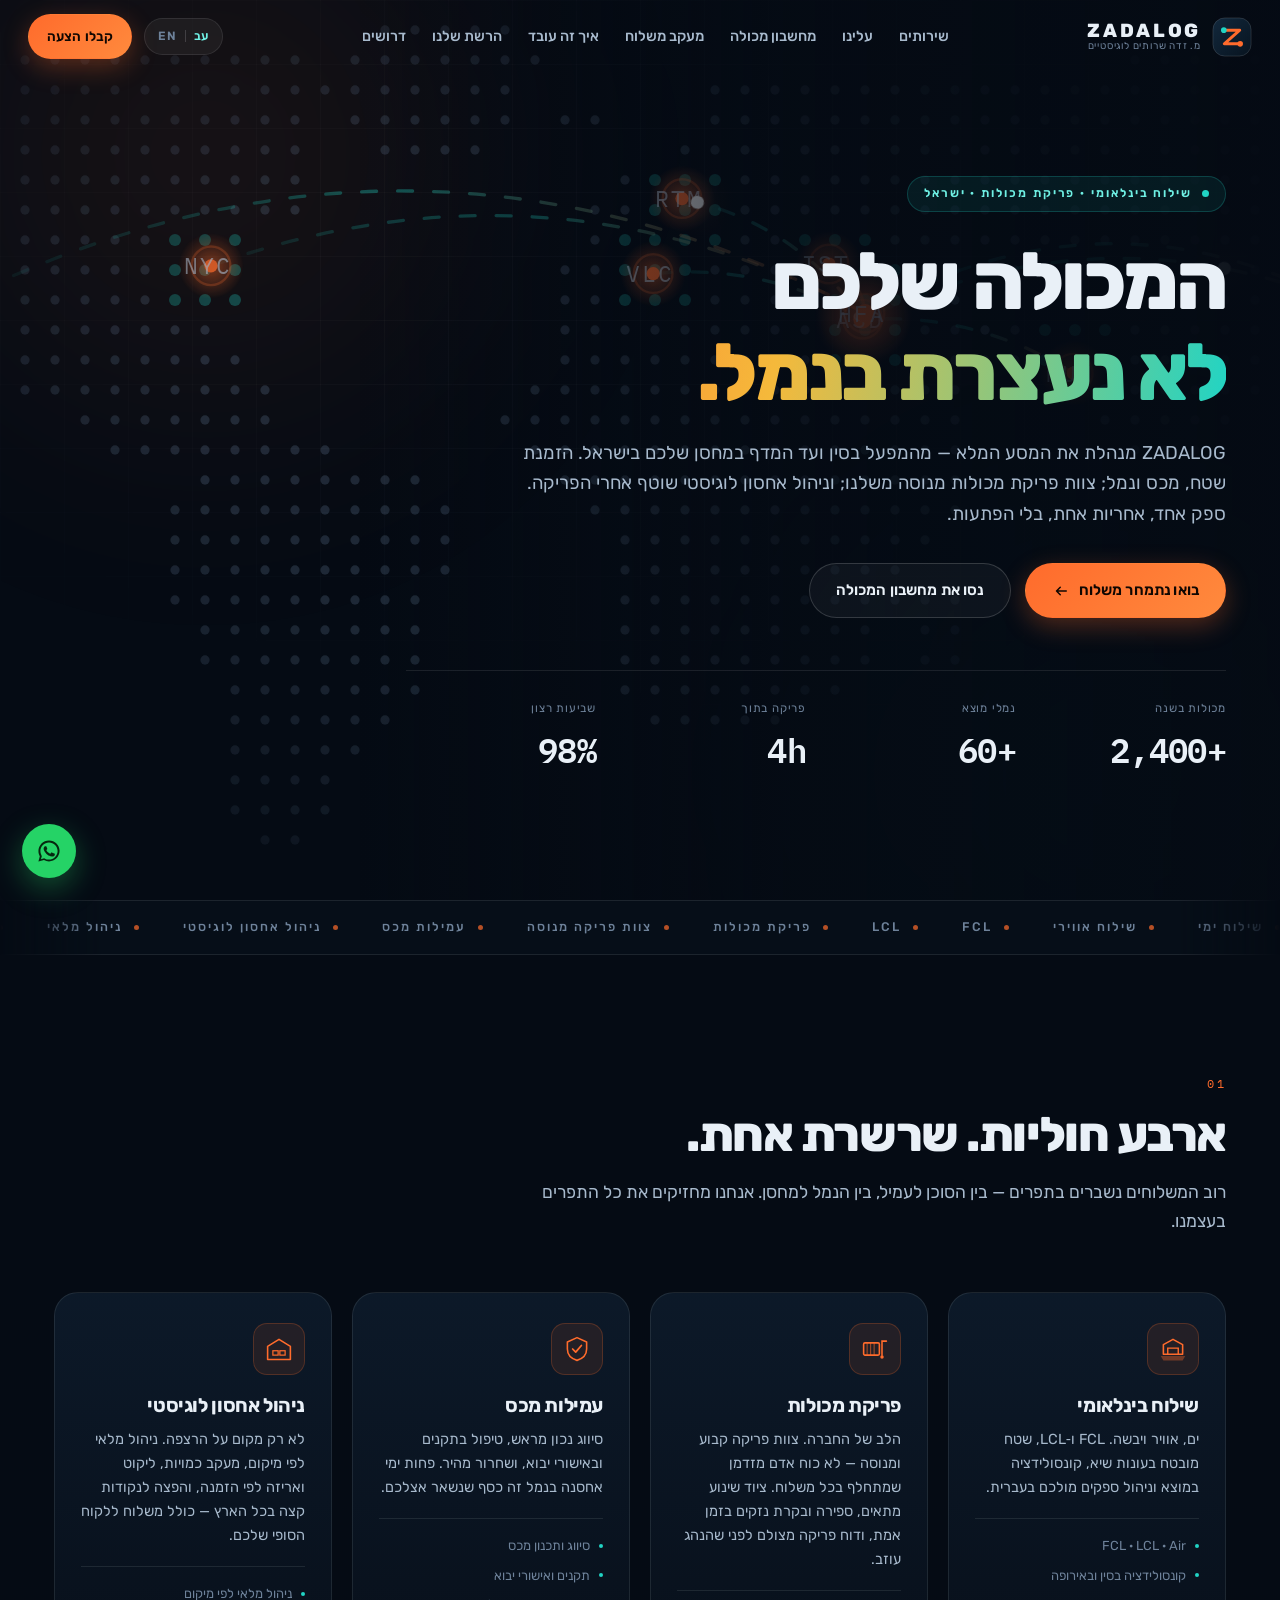
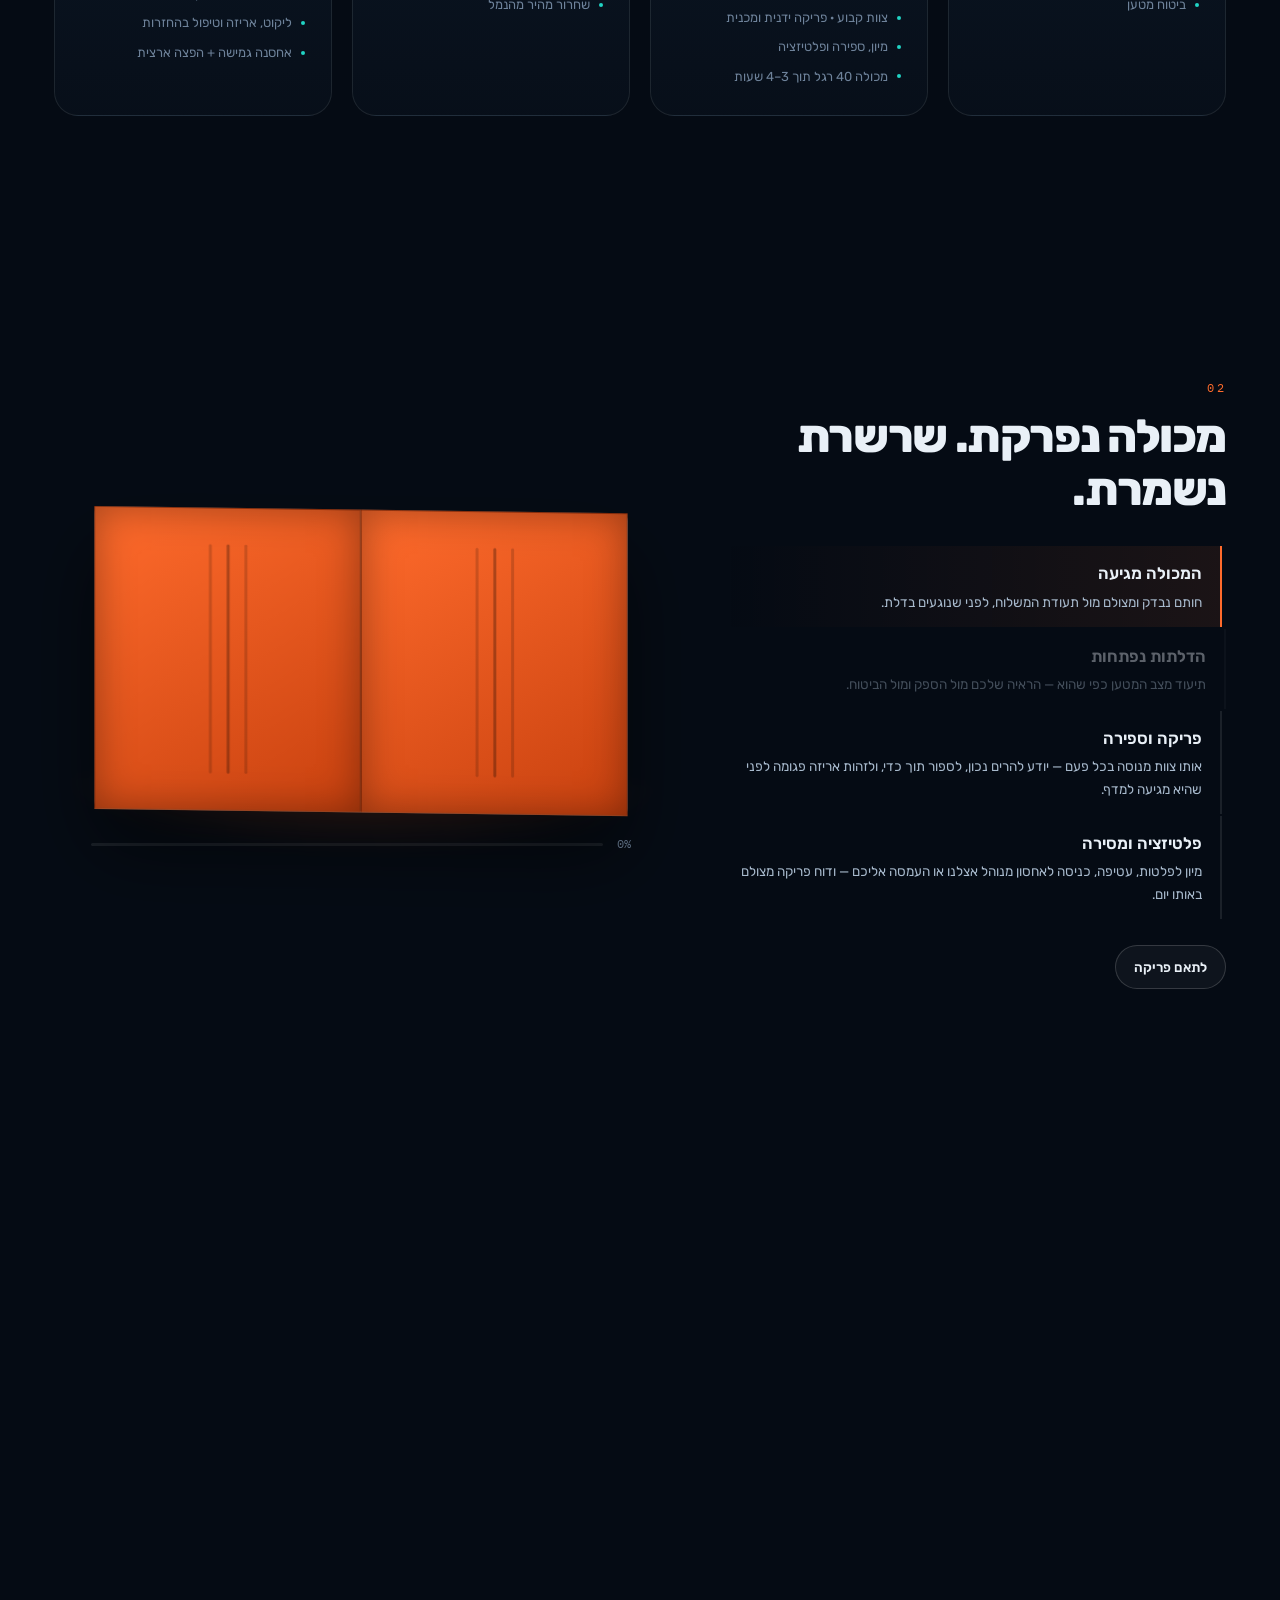
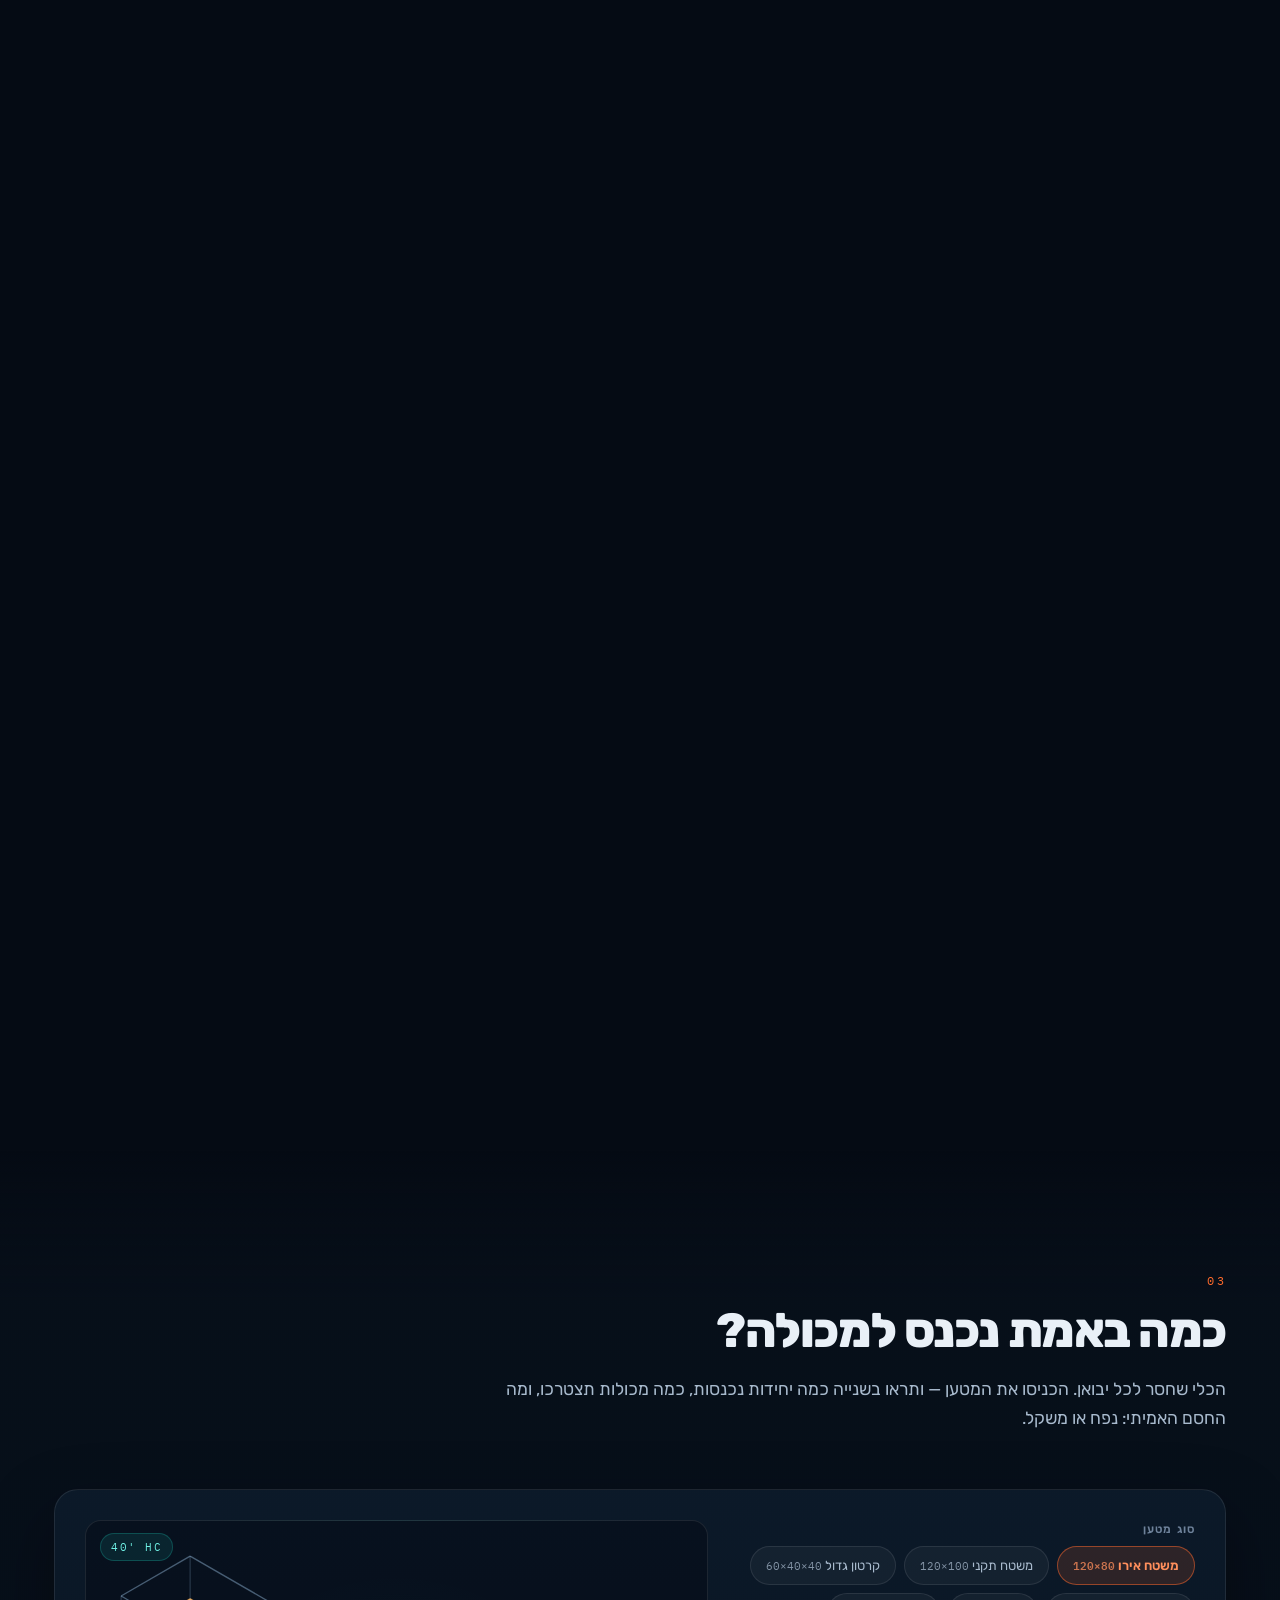
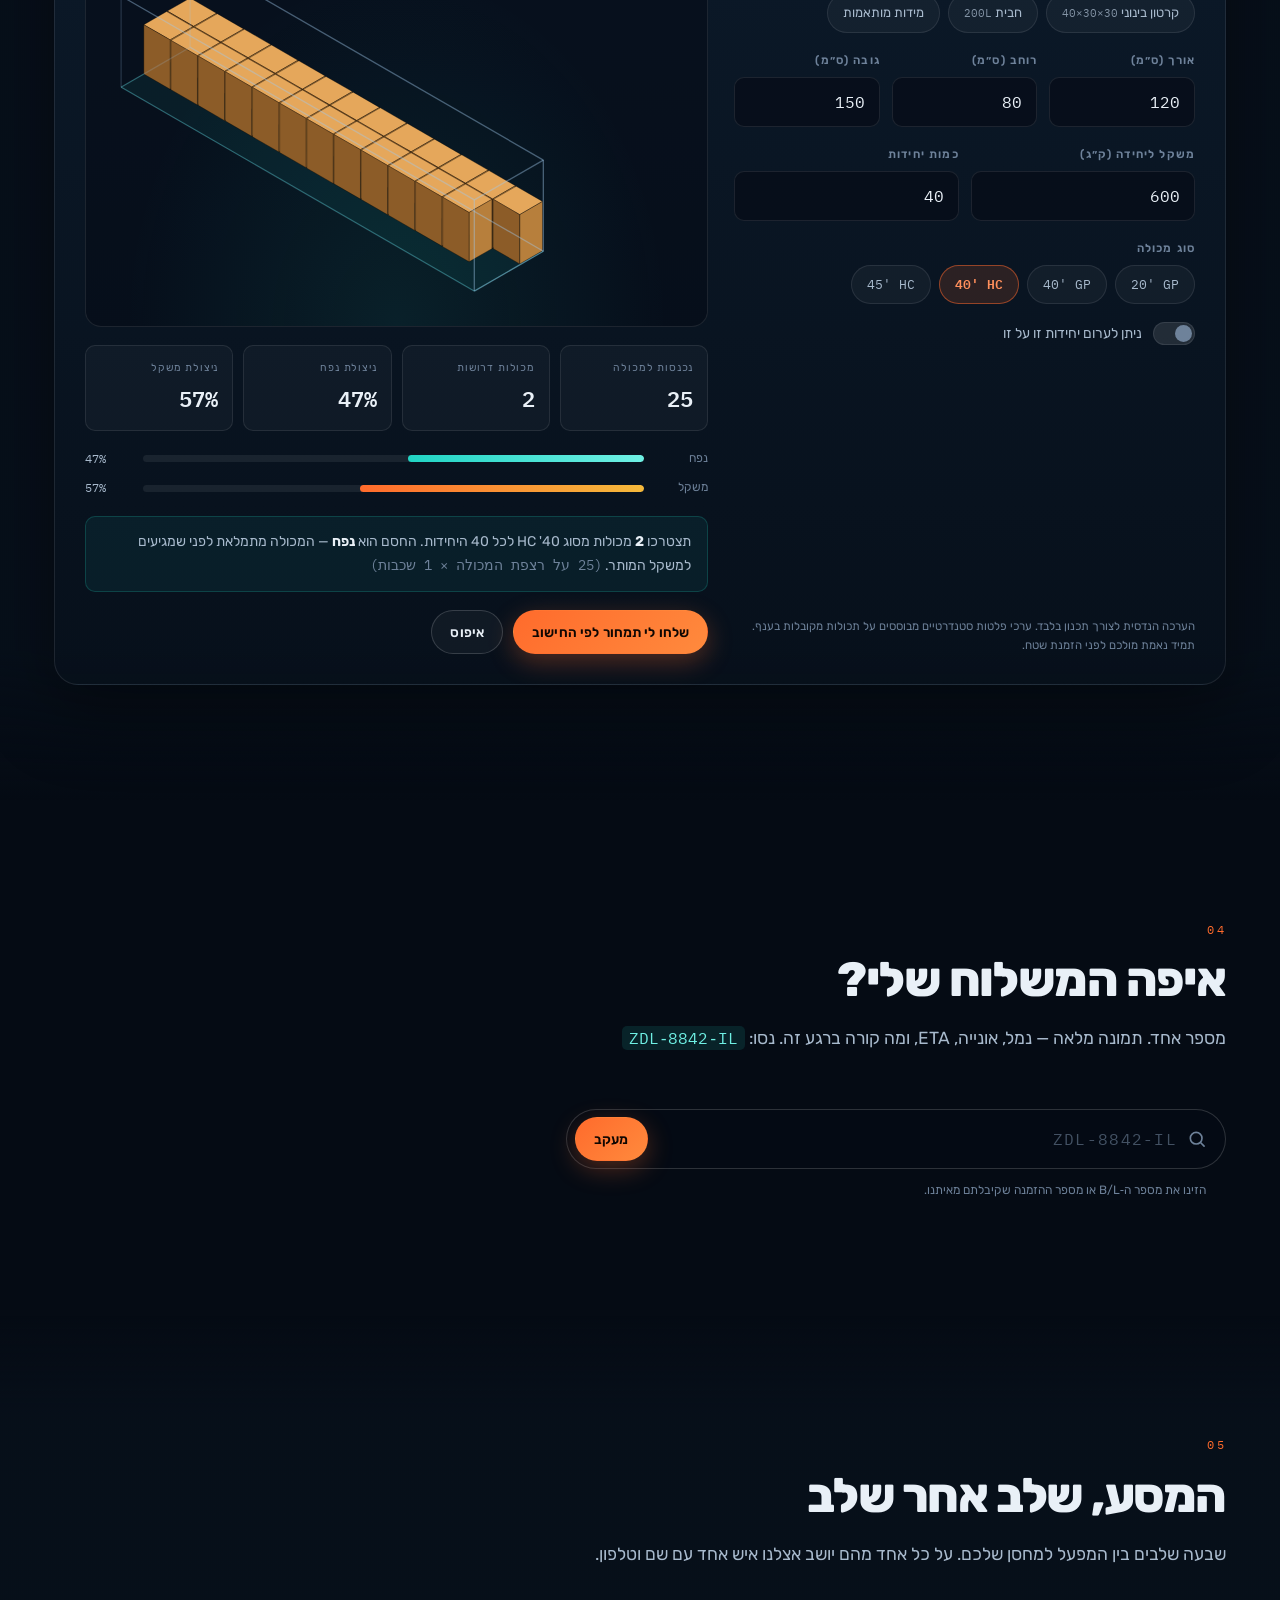
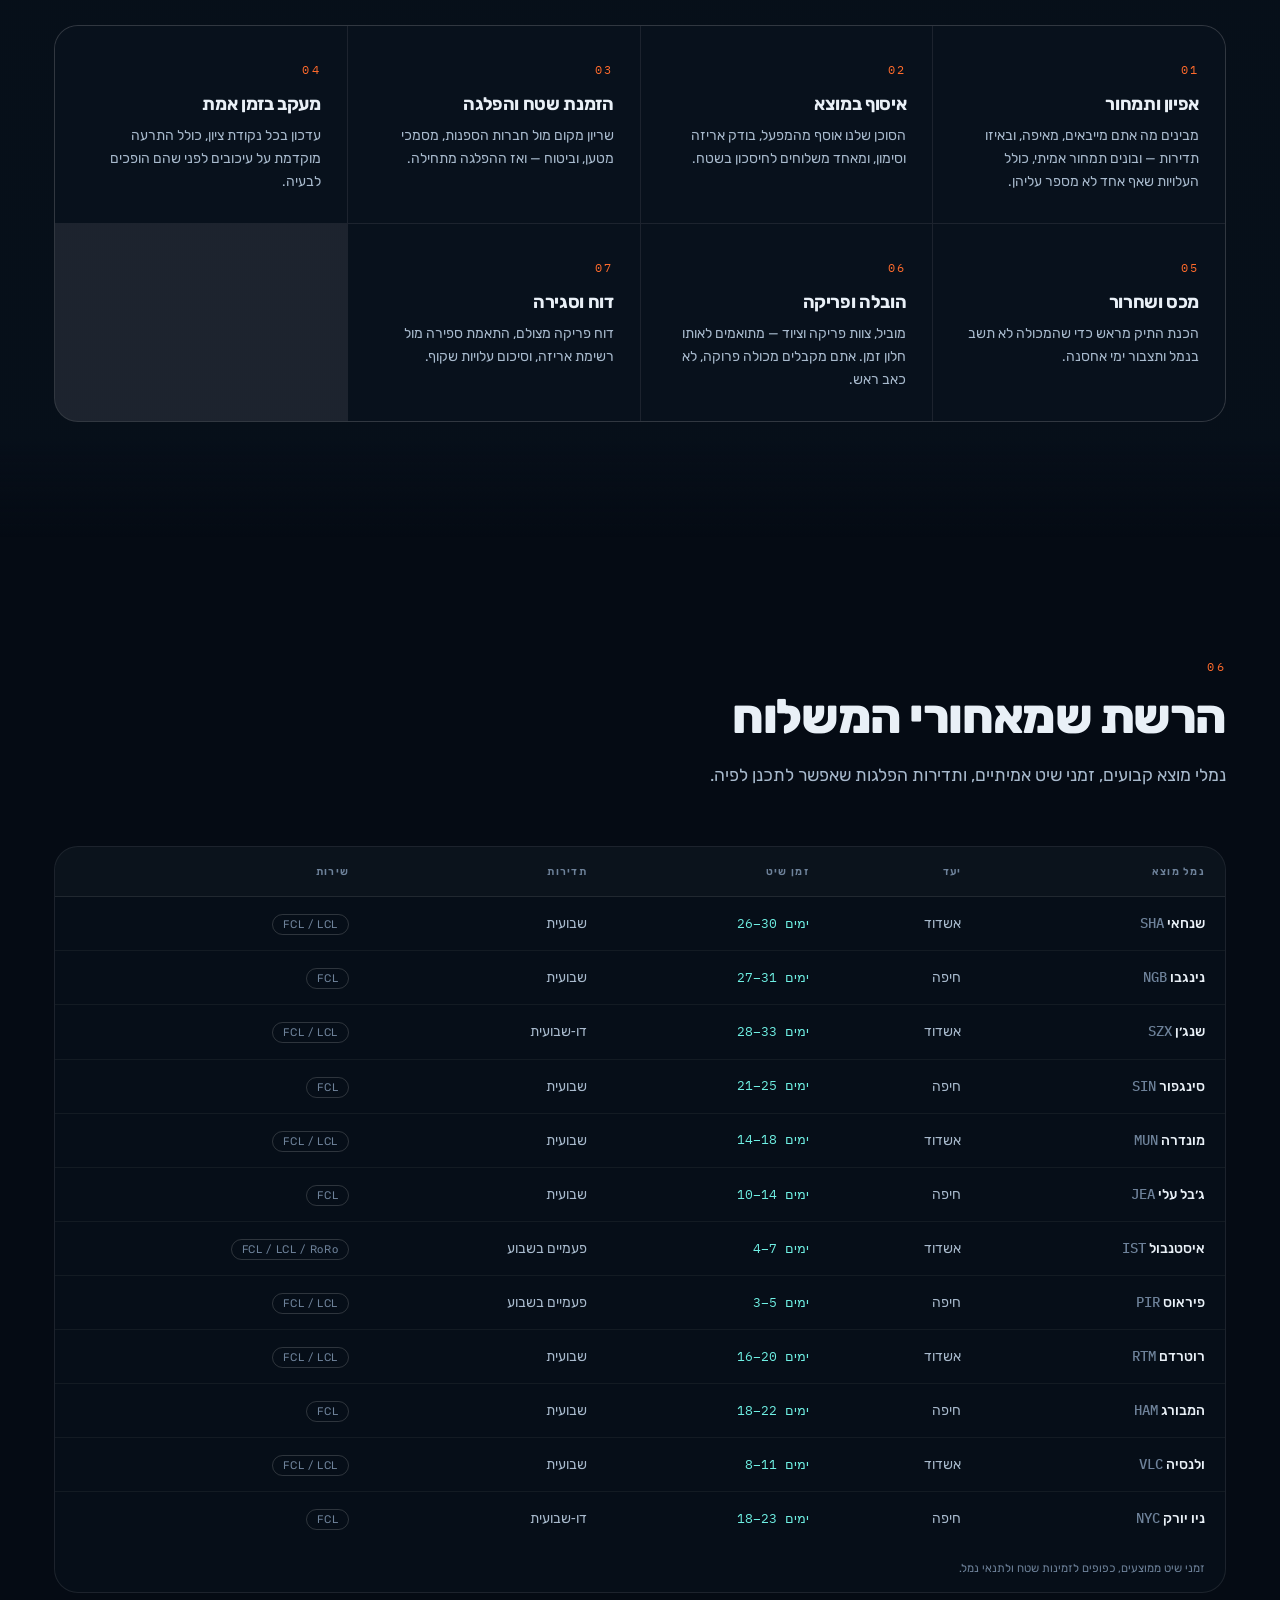
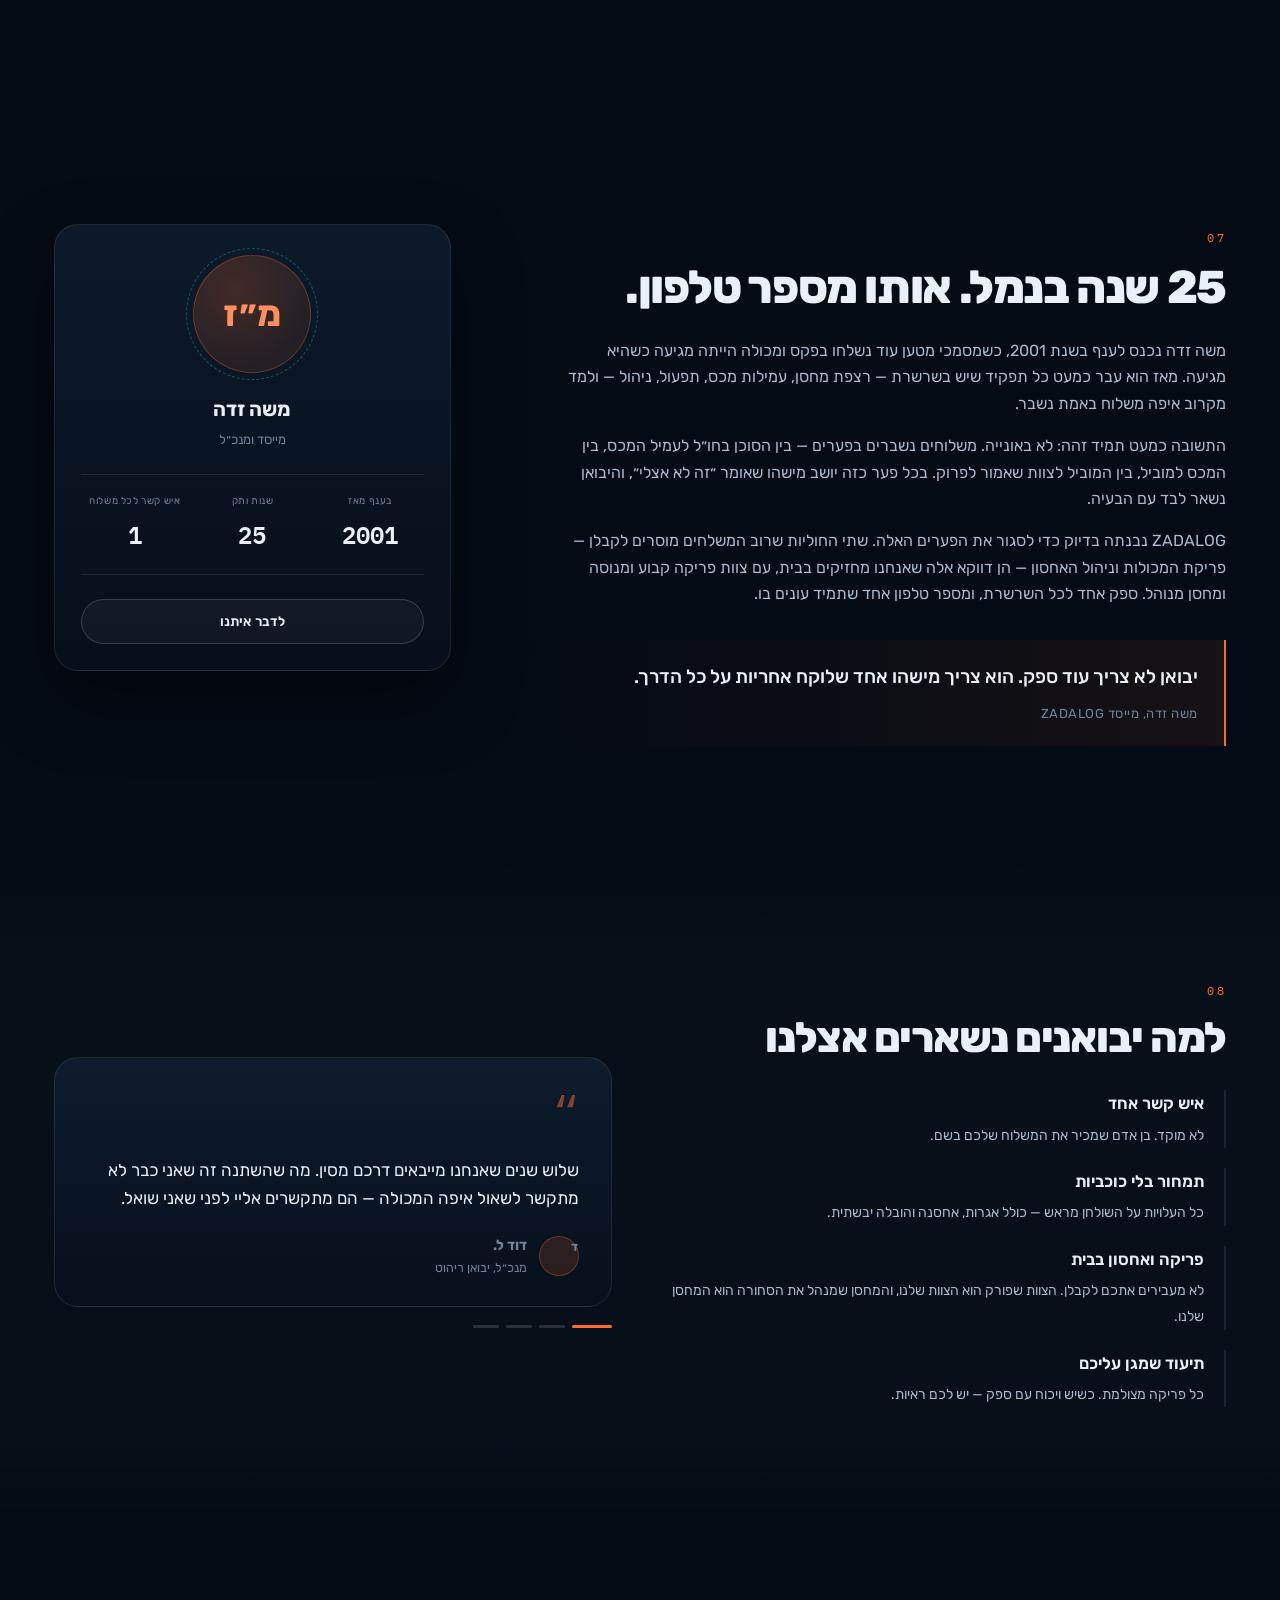
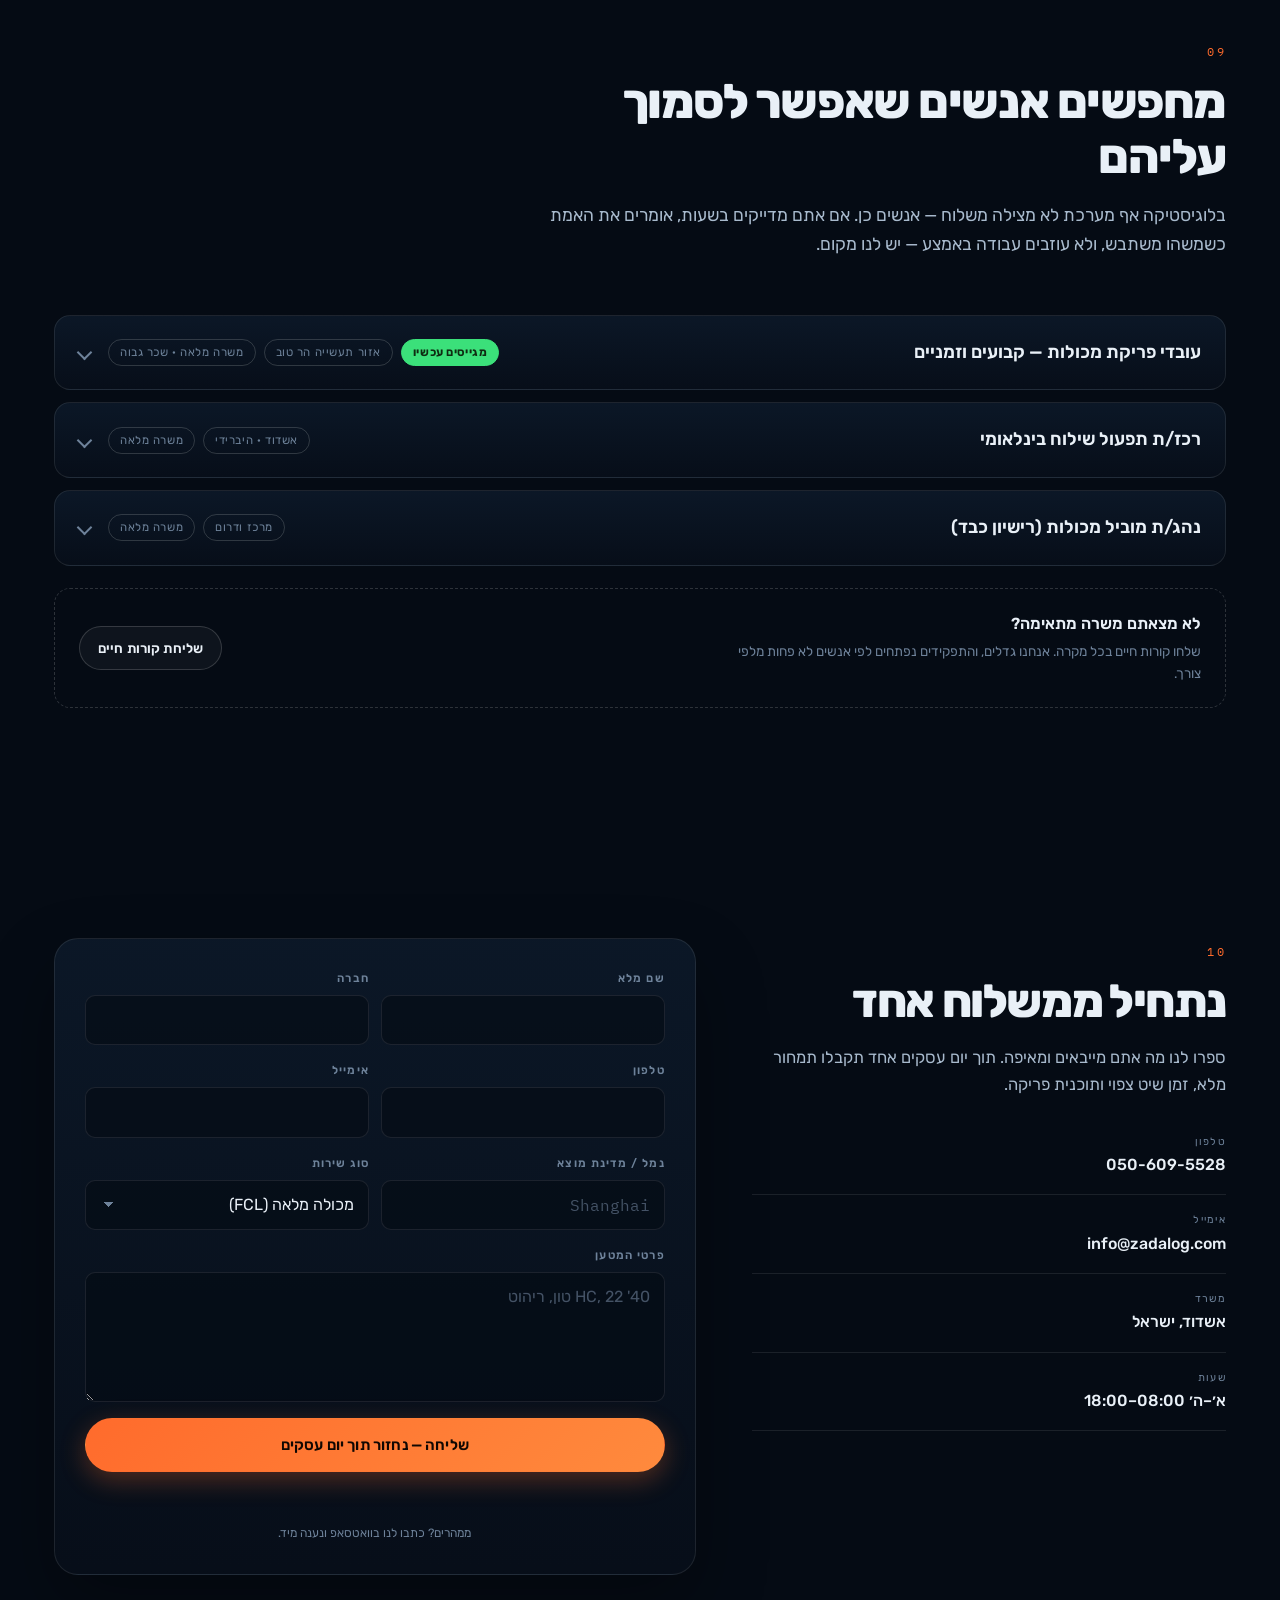
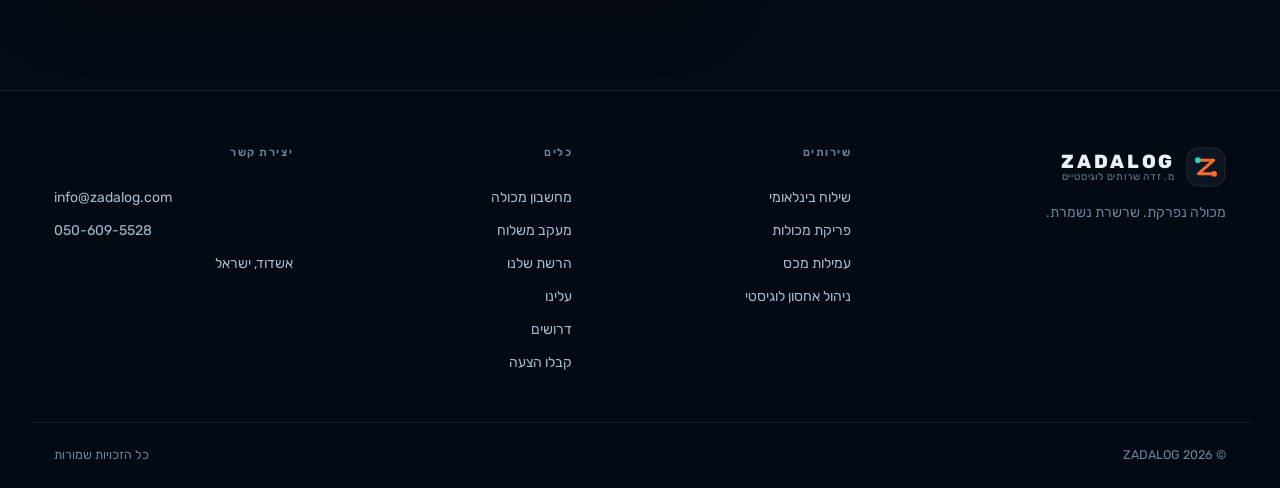
==== commit f5012ff6: "Retire the ops-room ticker; the hero map takes the stage" ====
--- a/index.html
+++ b/index.html
@@ -140,16 +140,6 @@
       </dl>
     </div>
 
-    <aside class="ticker" aria-label="Live operations">
-      <div class="ticker__head">
-        <span class="ticker__dot"></span>
-        <span data-i18n="tickerTitle">חדר מבצעים · חי</span>
-      </div>
-      <ul class="ticker__list" id="tickerList"></ul>
-      <div class="ticker__foot">
-        <span data-i18n="tickerFoot">מתעדכן כל כמה שניות</span>
-      </div>
-    </aside>
   </div>
 
   <div class="hero__scroll" aria-hidden="true">
--- a/styles/main.css
+++ b/styles/main.css
@@ -253,8 +253,8 @@
 
 .hero__inner{
   width:100%; max-width:var(--wrap); margin-inline:auto; padding-inline:24px;
-  display:grid; grid-template-columns:minmax(0,1.35fr) minmax(0,.85fr); gap:56px; align-items:center;
-}
+}
+.hero__copy{ max-width:820px; }
 
 .eyebrow{
   display:inline-flex; align-items:center; gap:10px;
@@ -295,30 +295,8 @@
 }
 .hero__scroll i{ width:1px; height:38px; background:linear-gradient(180deg,var(--ink-3),transparent); }
 
-/* live ticker */
-.ticker{
-  background:linear-gradient(180deg,rgba(17,35,54,.72),rgba(8,17,28,.72));
-  border:1px solid var(--line); border-radius:var(--r-lg);
-  padding:20px; backdrop-filter:blur(14px); -webkit-backdrop-filter:blur(14px);
-  box-shadow:0 24px 60px rgba(0,0,0,.4);
-}
-.ticker__head{ display:flex; align-items:center; gap:9px; font-size:11.5px; letter-spacing:.14em; text-transform:uppercase; color:var(--ink-2); font-weight:600; padding-block-end:14px; border-block-end:1px solid var(--line); }
-.ticker__dot{ width:8px; height:8px; border-radius:50%; background:#3BE07A; box-shadow:0 0 10px #3BE07A; animation:pulse 2s infinite; }
-.ticker__list{ display:flex; flex-direction:column; }
-.ticker__list li{
-  display:grid; grid-template-columns:auto 1fr auto; gap:10px; align-items:center;
-  padding-block:11px; border-block-end:1px solid rgba(255,255,255,.05);
-  font-size:13px; animation:tickIn .5s var(--ease) both;
-}
-@keyframes tickIn{ from{ opacity:0; transform:translateY(-8px); } }
-.ticker__list .t-code{ font-family:var(--f-mono); font-size:11.5px; color:var(--teal-2); }
-.ticker__list .t-txt{ color:var(--ink-2); overflow:hidden; text-overflow:ellipsis; white-space:nowrap; }
-.ticker__list .t-time{ font-family:var(--f-mono); font-size:10.5px; color:var(--ink-3); }
-.ticker__foot{ padding-block-start:12px; font-size:10.5px; color:var(--ink-3); letter-spacing:.05em; }
-
 @media (max-width:1020px){
   .hero__inner{ grid-template-columns:minmax(0,1fr); gap:38px; }
-  .ticker{ max-width:520px; }
 }
 @media (max-width:620px){
   .hero__stats{ grid-template-columns:repeat(2,1fr); gap:18px 14px; }
@@ -802,8 +780,6 @@
 .result__id,
 .steps span,
 .net__table td.mono,
-.ticker__list .t-code,
-.ticker__list .t-time,
 .kpi__v,
 .bar em,
 .cont__label{
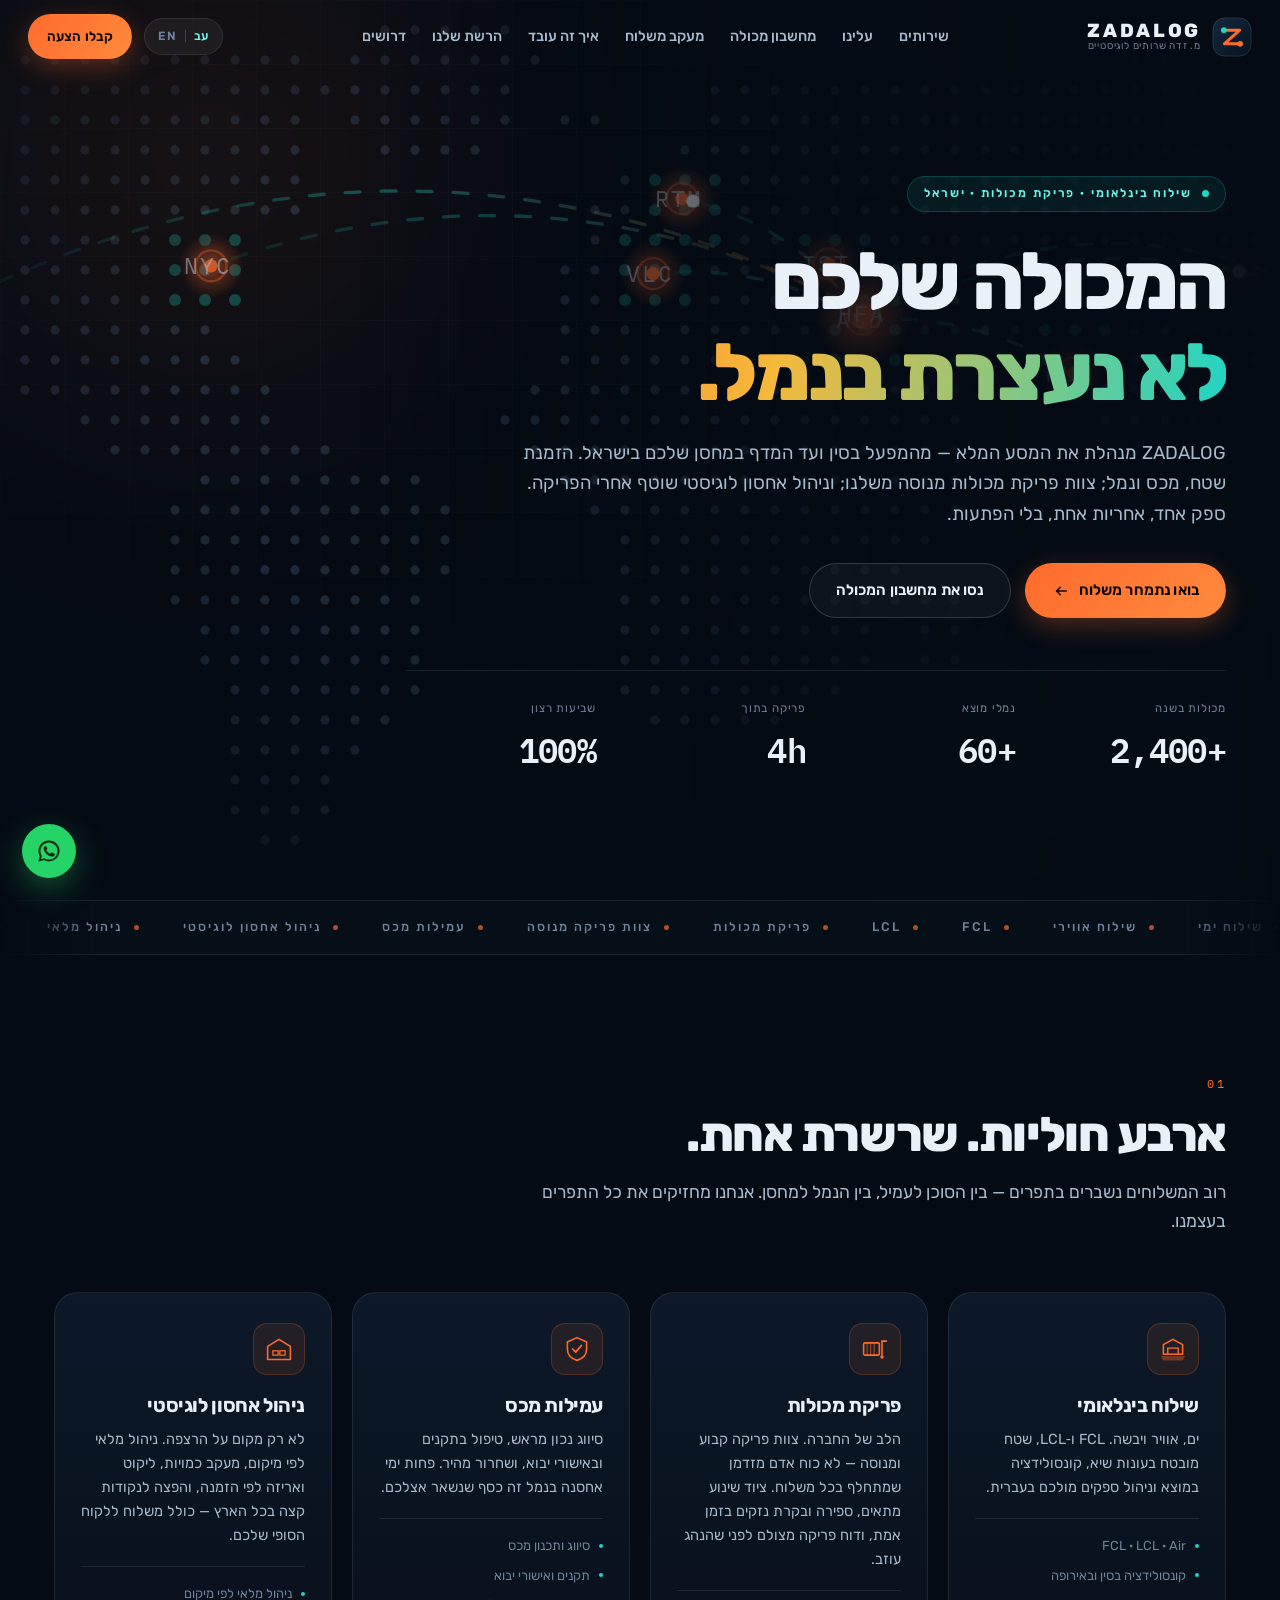
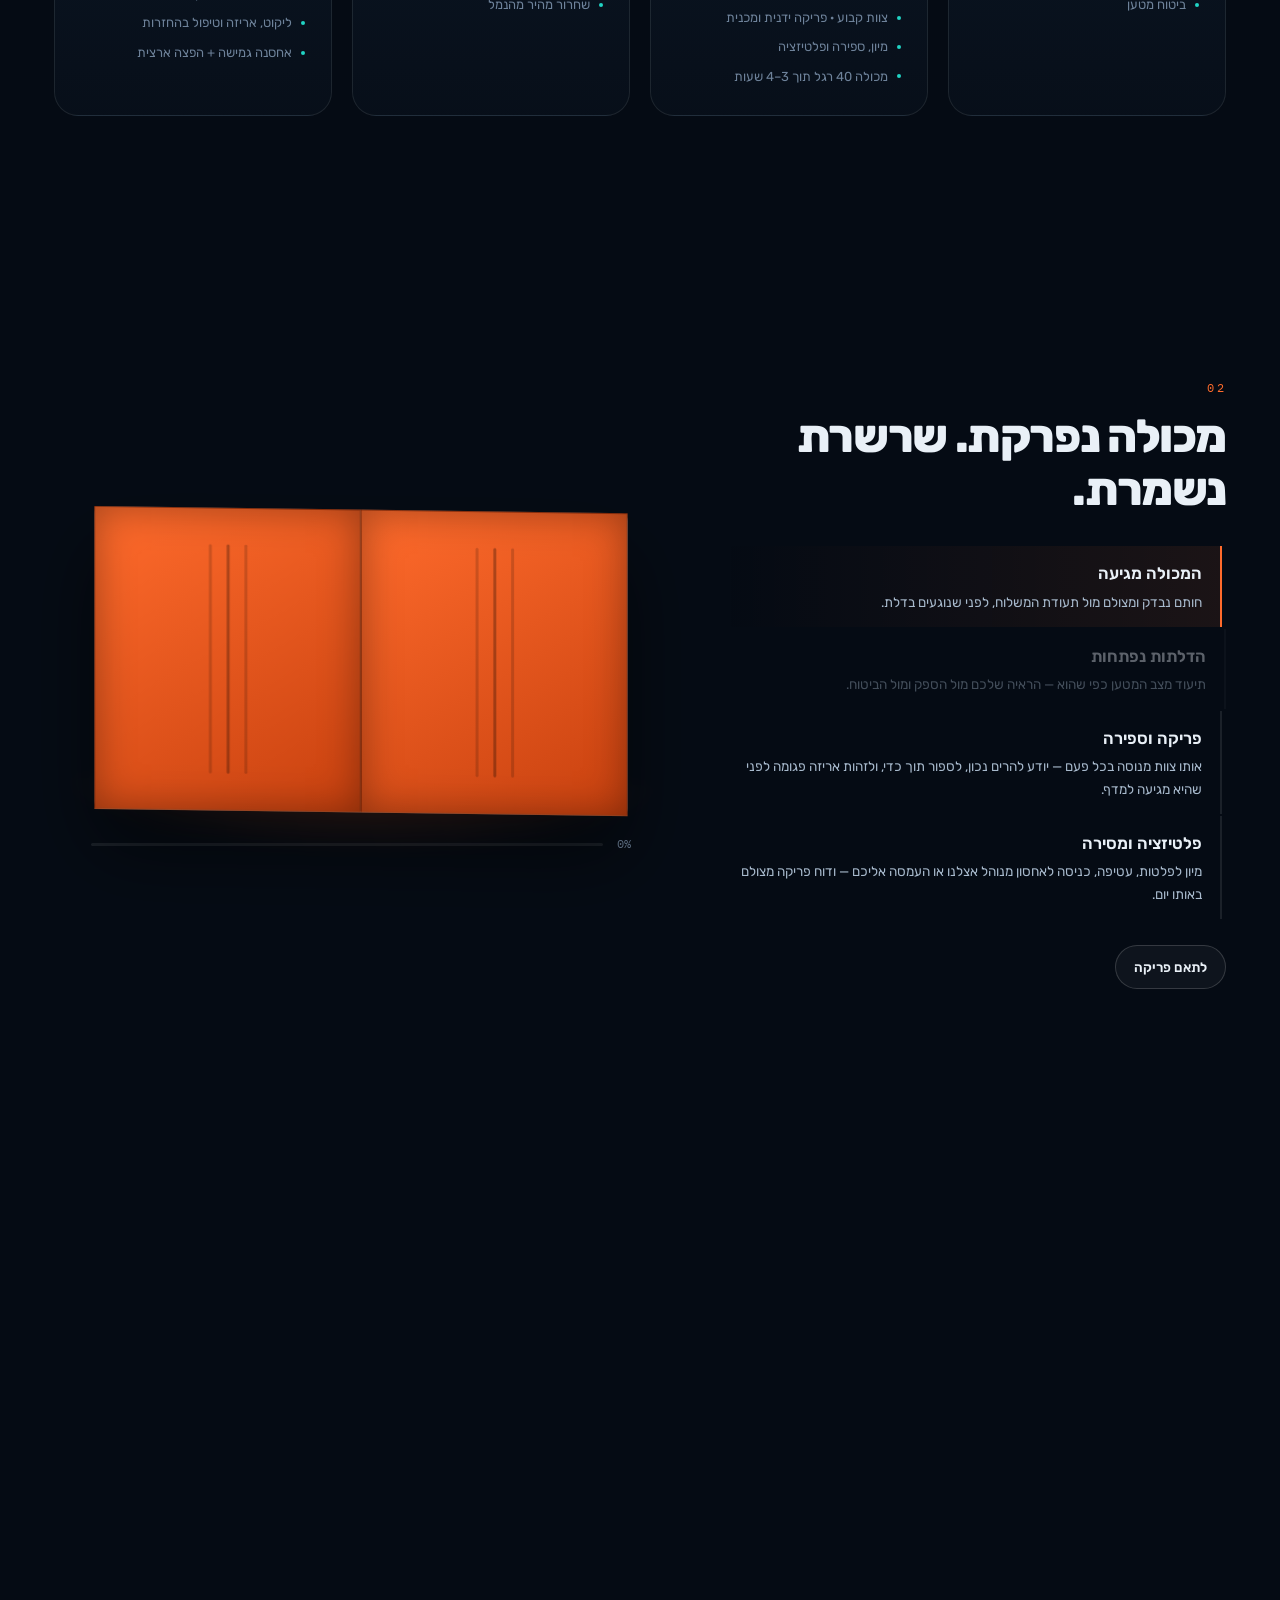
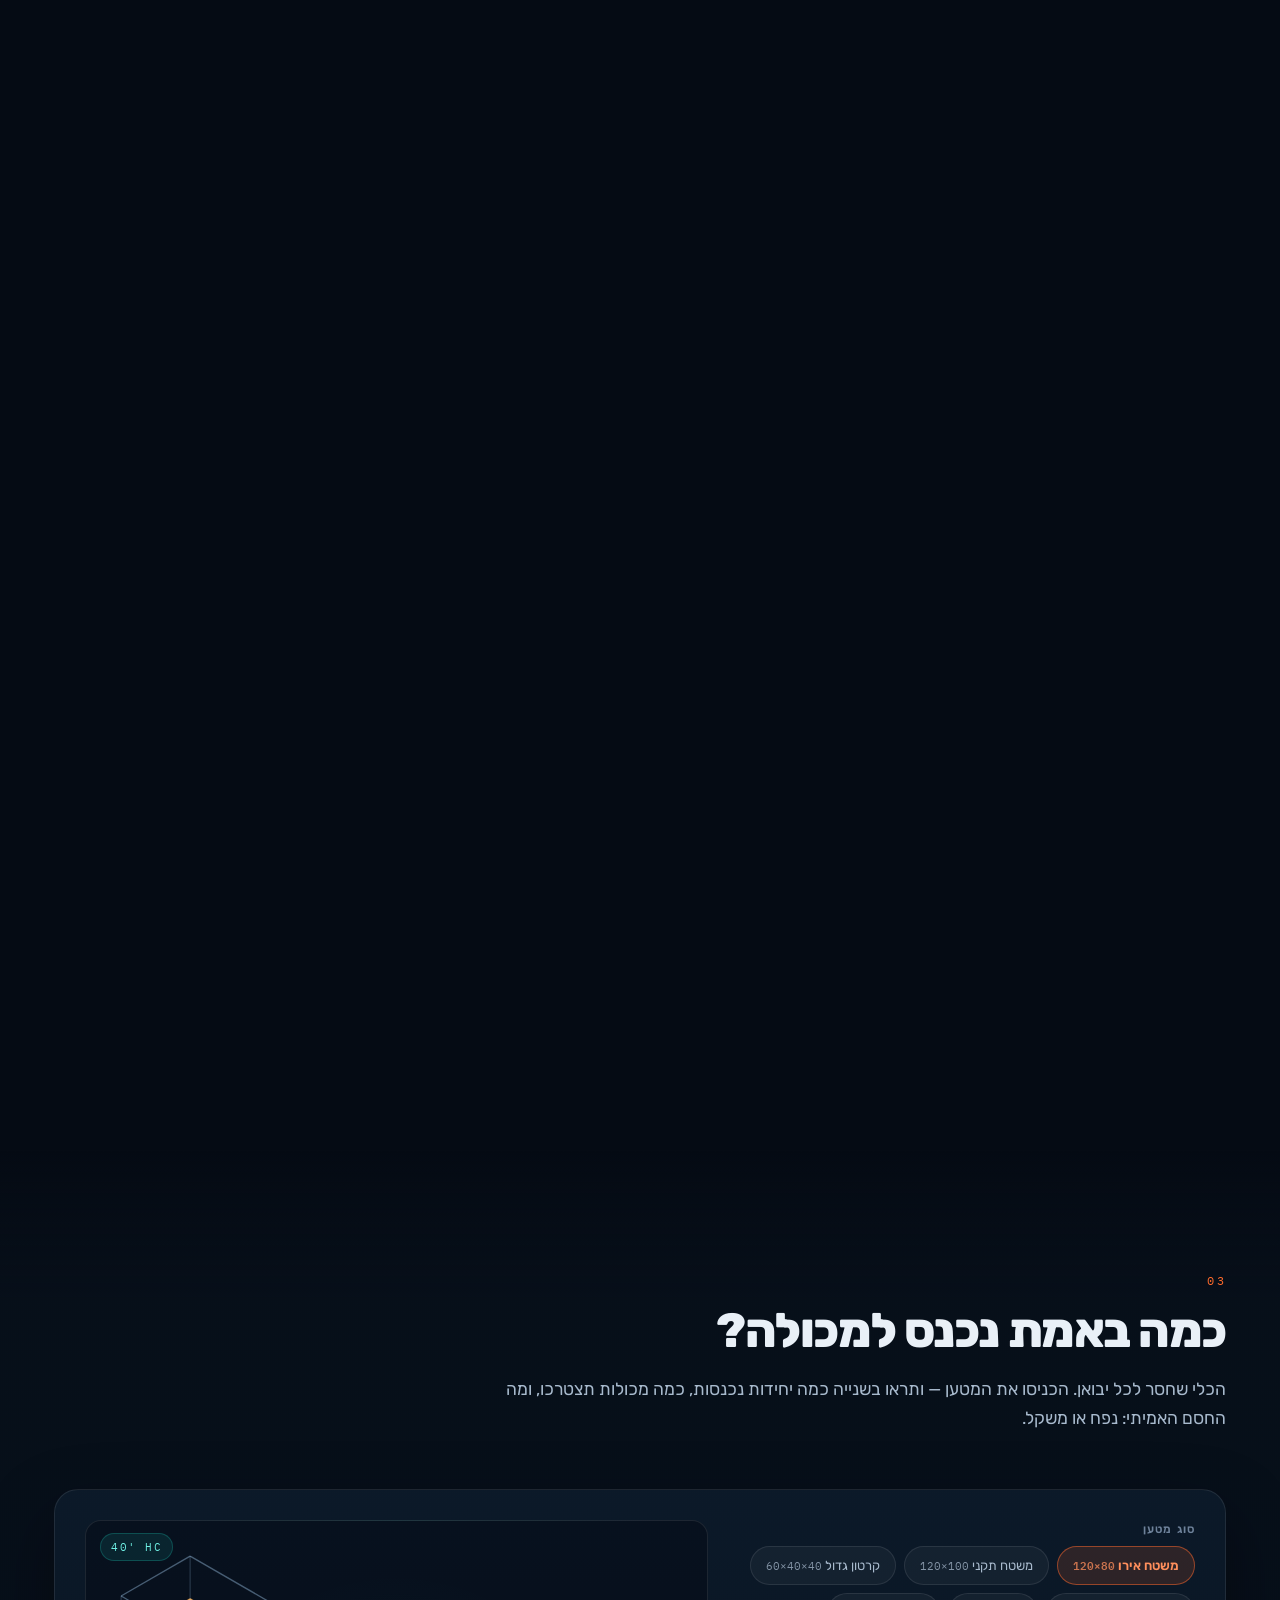
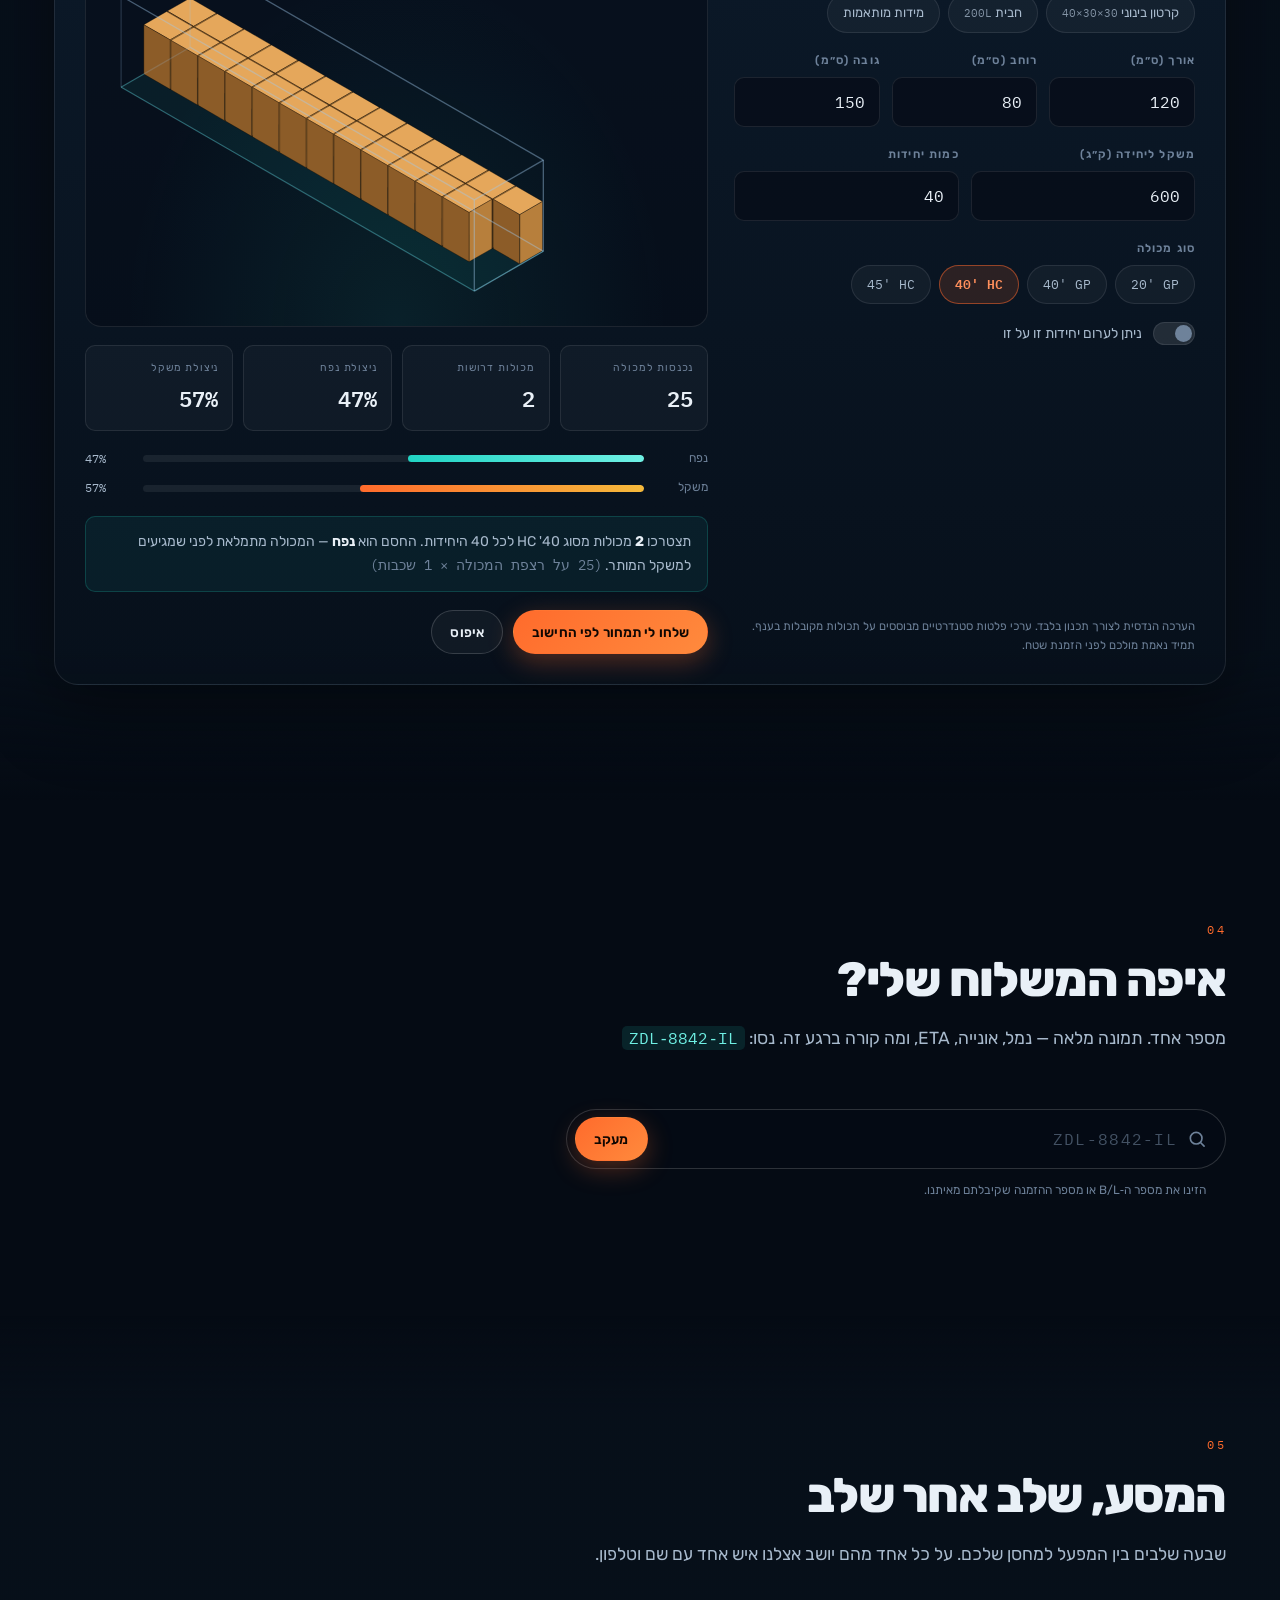
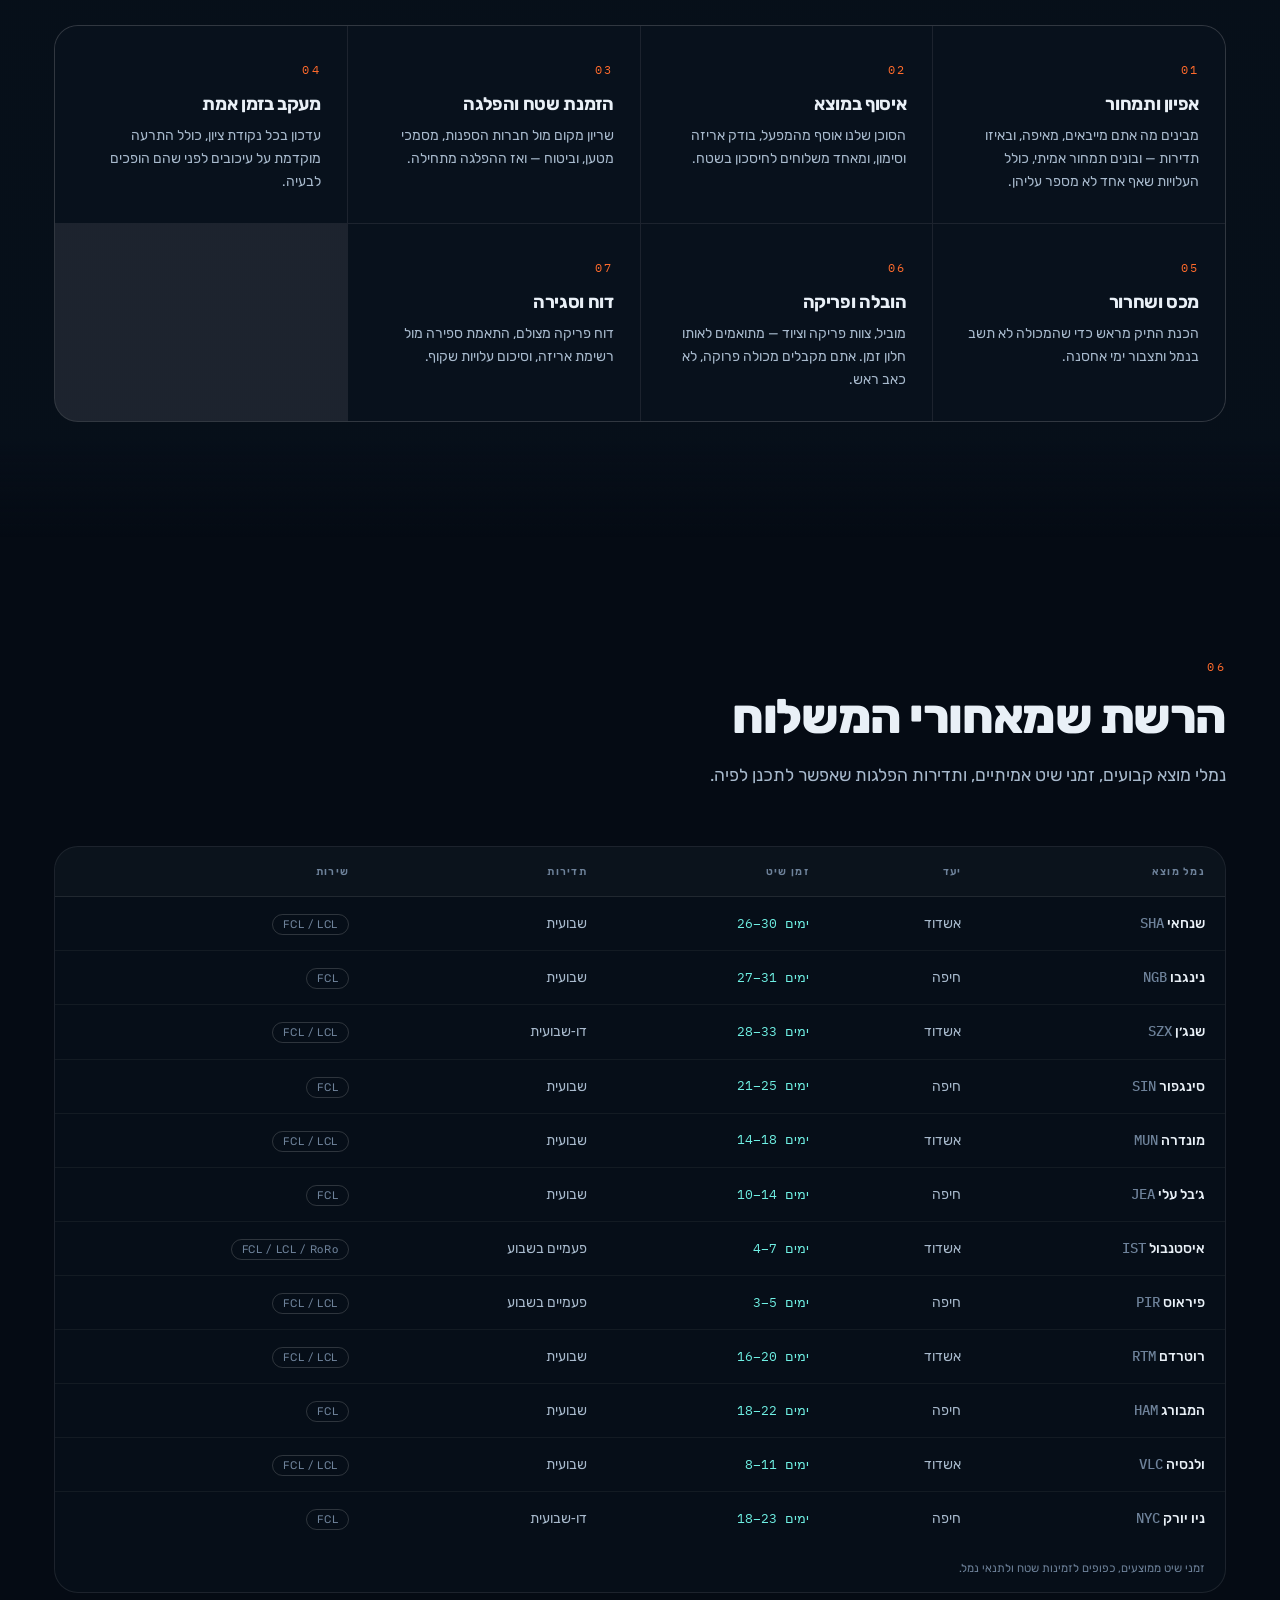
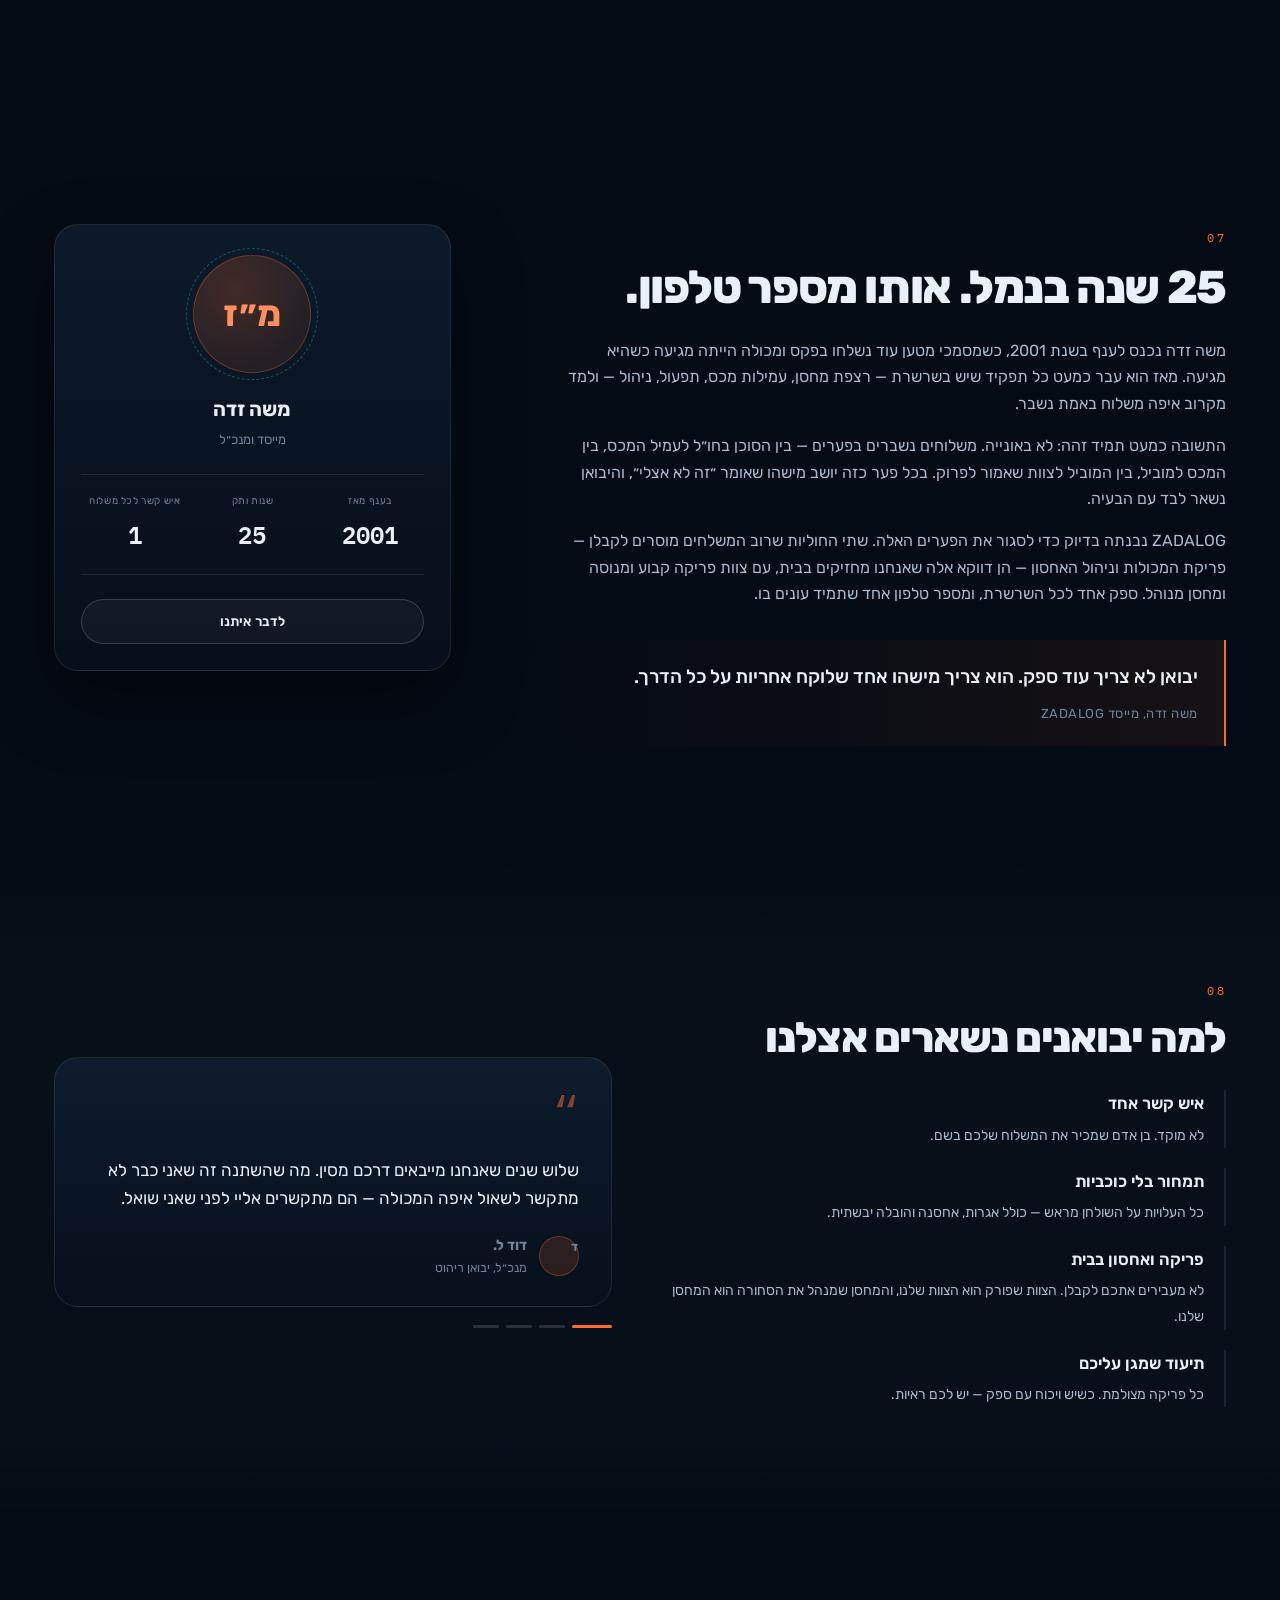
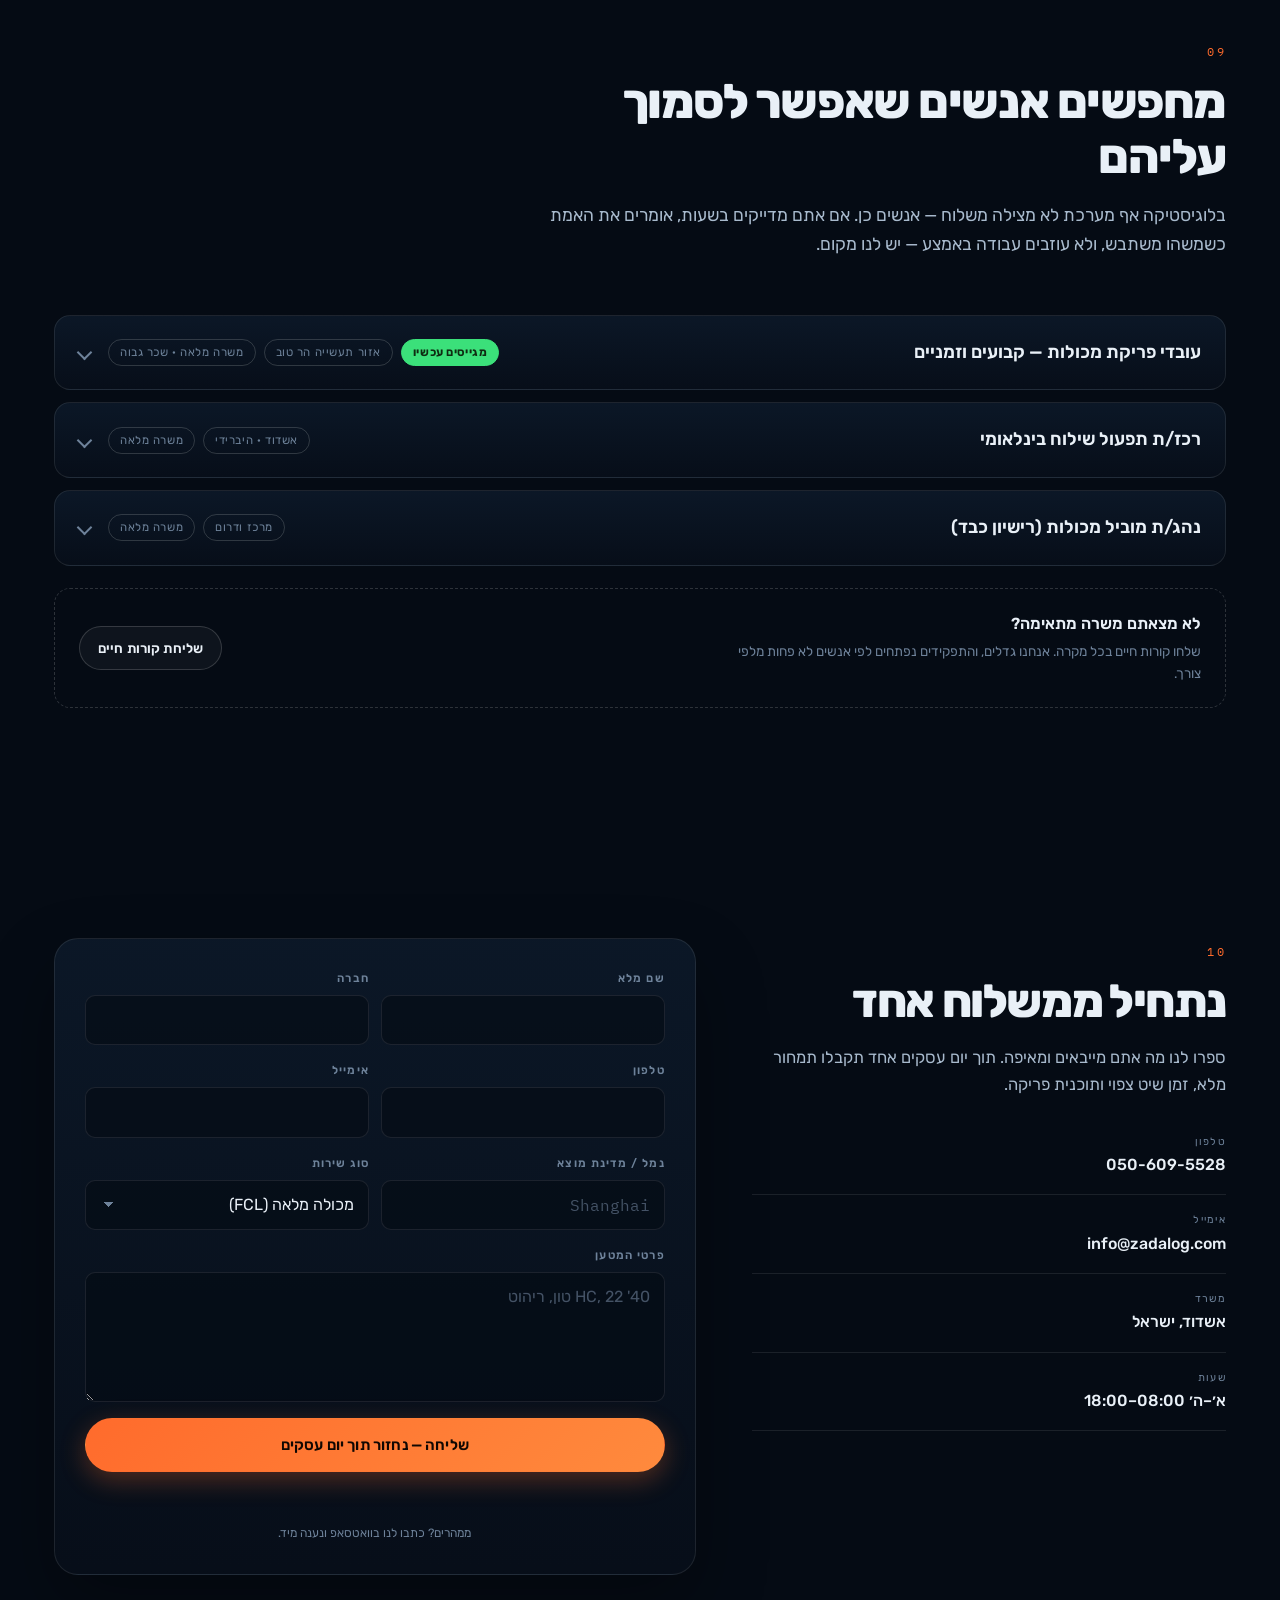
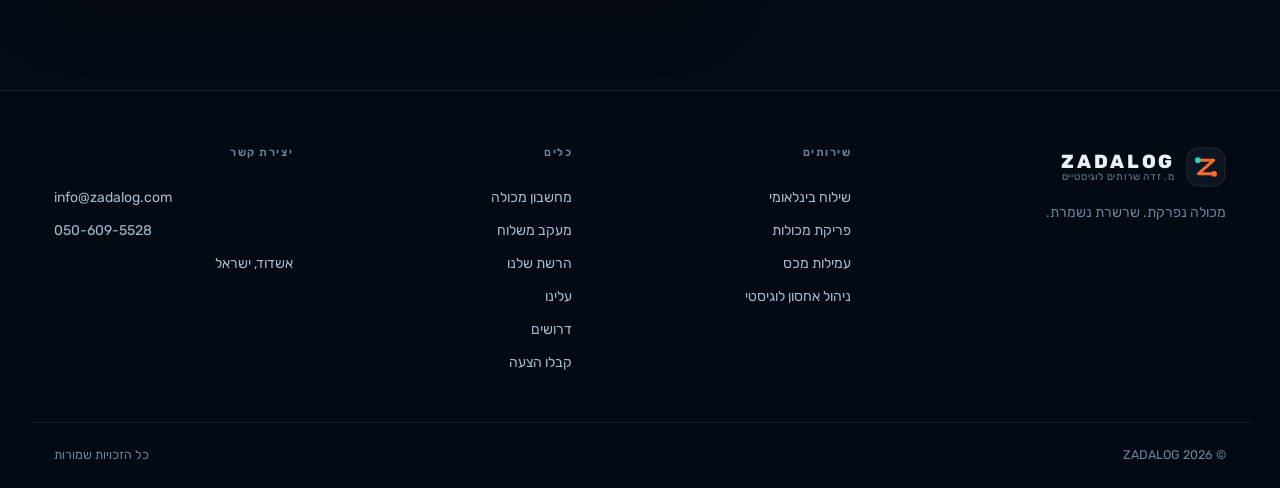
==== commit 3f72837d: "Headline stat: satisfaction to 100%" ====
--- a/index.html
+++ b/index.html
@@ -136,7 +136,7 @@
         <div><dt data-i18n="stat1">מכולות בשנה</dt><dd class="num" data-count="2400" data-suffix="+">0</dd></div>
         <div><dt data-i18n="stat2">נמלי מוצא</dt><dd class="num" data-count="60" data-suffix="+">0</dd></div>
         <div><dt data-i18n="stat3">פריקה בתוך</dt><dd class="num" data-count="4" data-suffix="h">0</dd></div>
-        <div><dt data-i18n="stat4">שביעות רצון</dt><dd class="num" data-count="98" data-suffix="%">0</dd></div>
+        <div><dt data-i18n="stat4">שביעות רצון</dt><dd class="num" data-count="100" data-suffix="%">0</dd></div>
       </dl>
     </div>
 
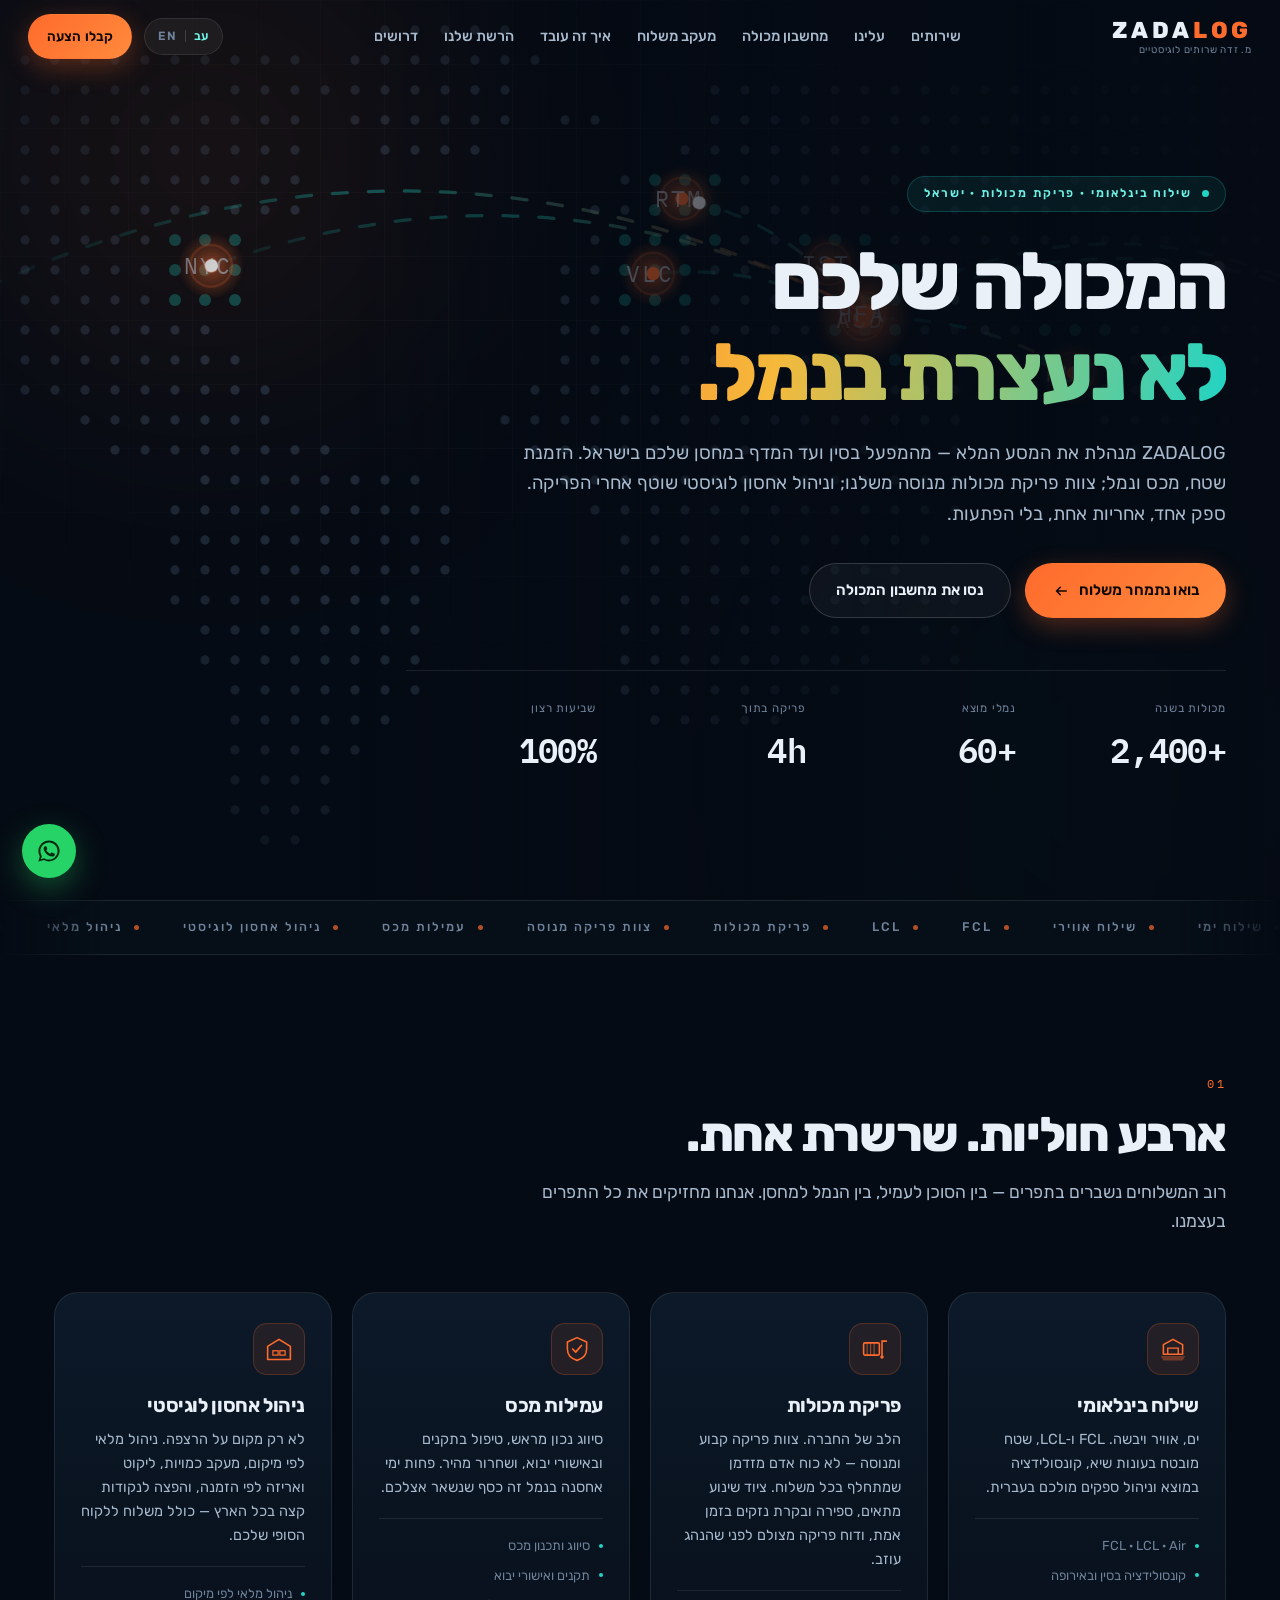
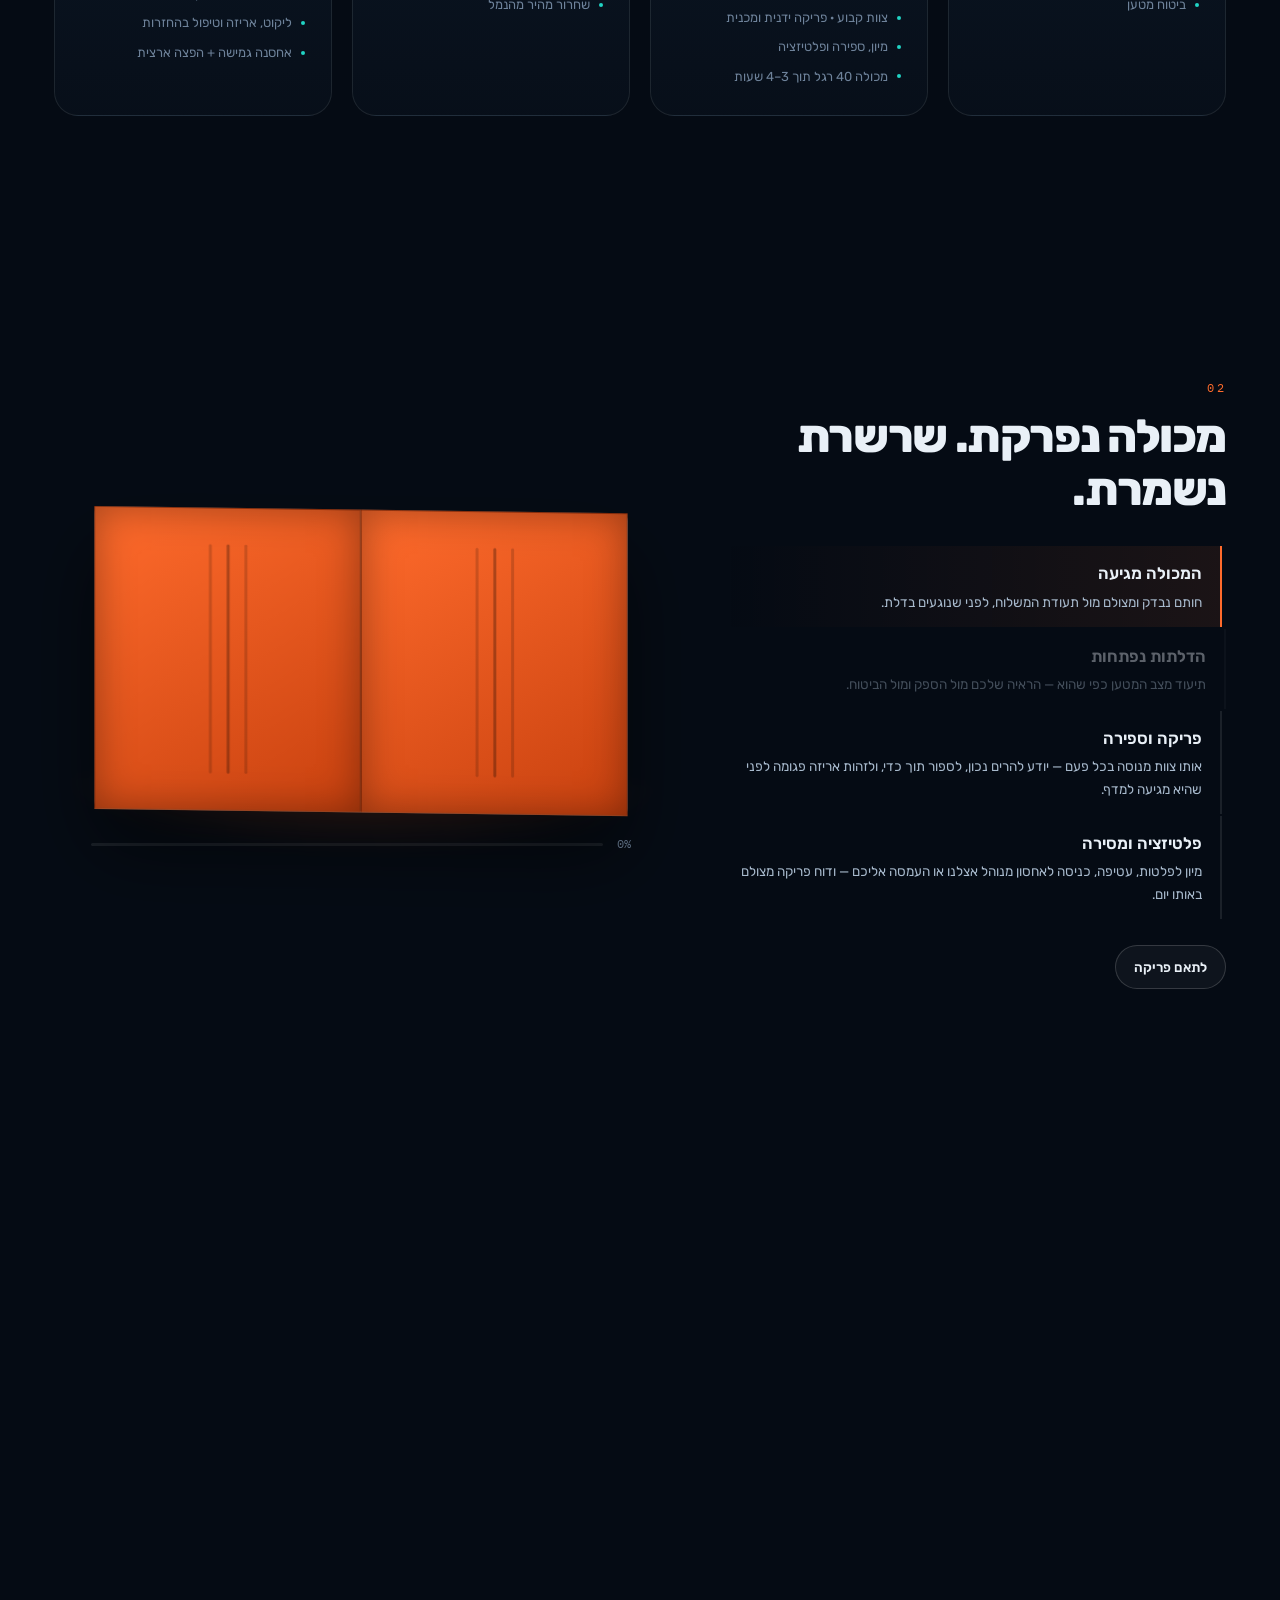
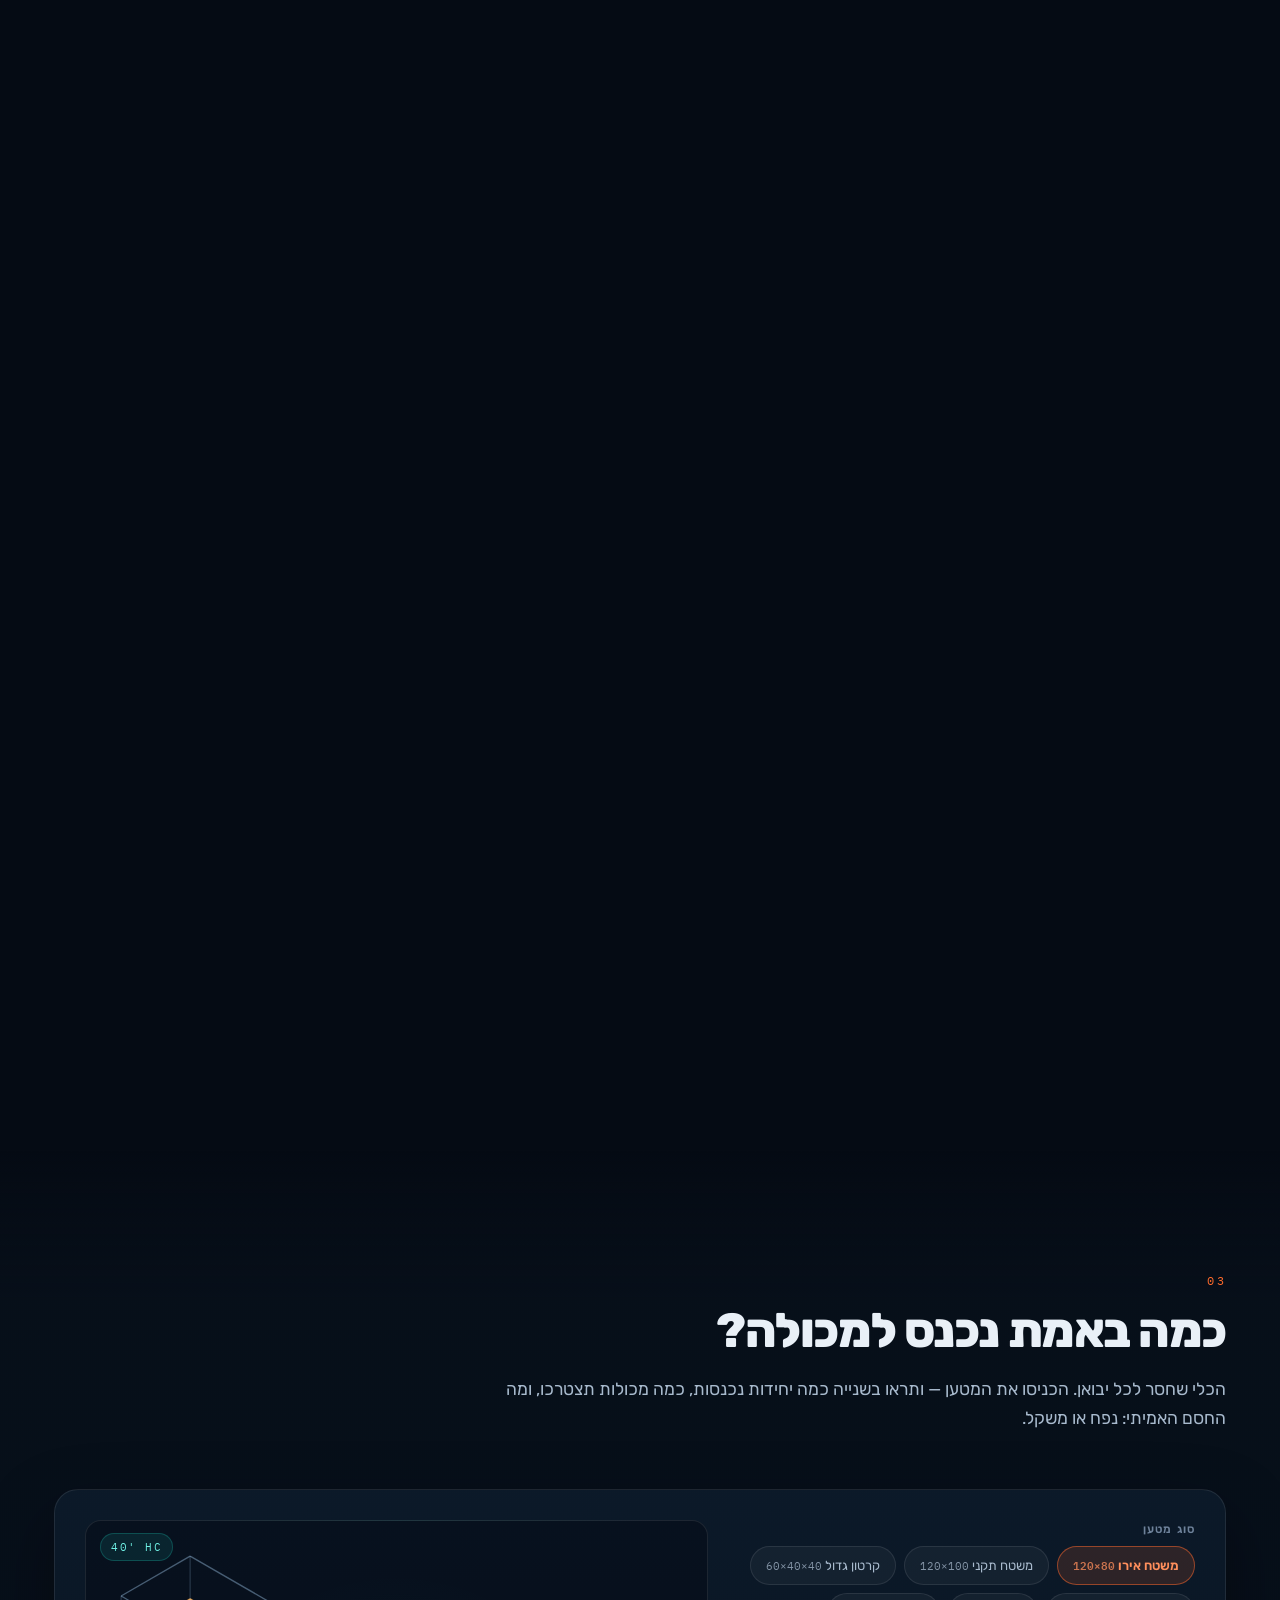
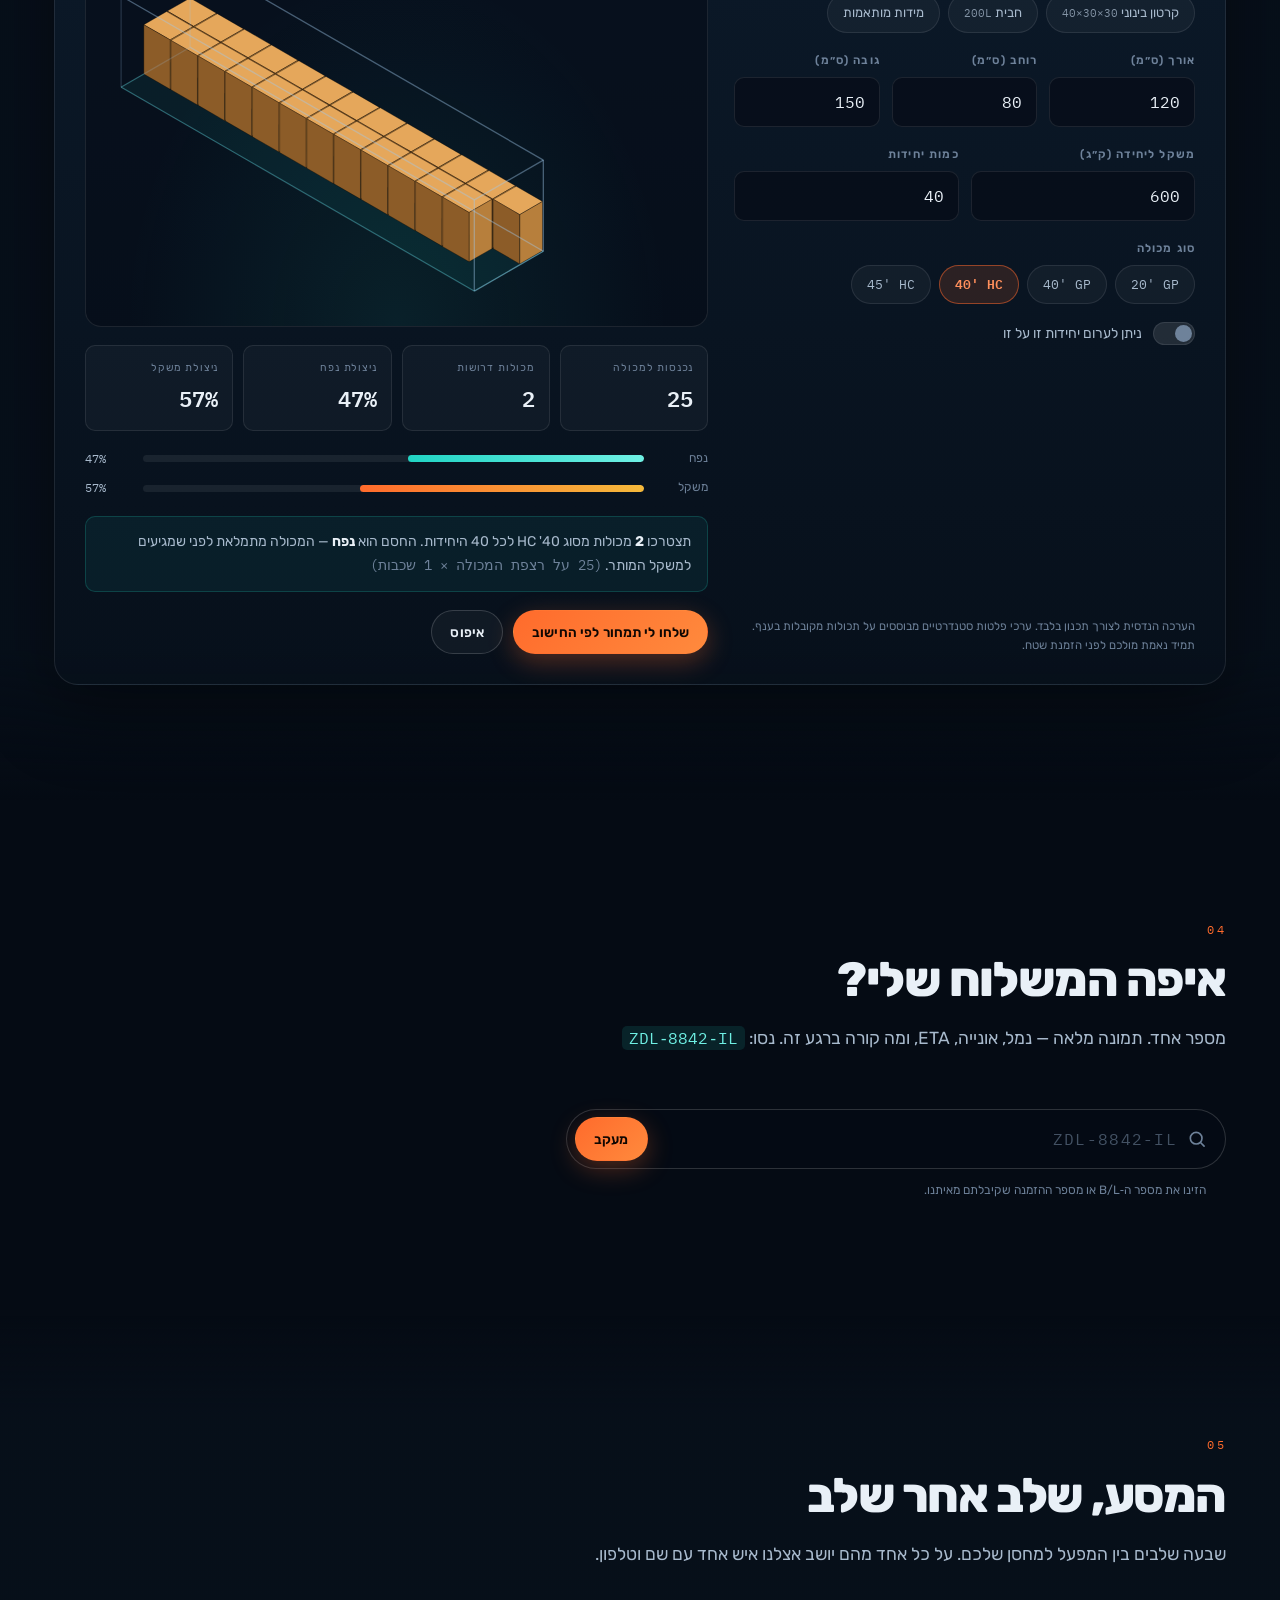
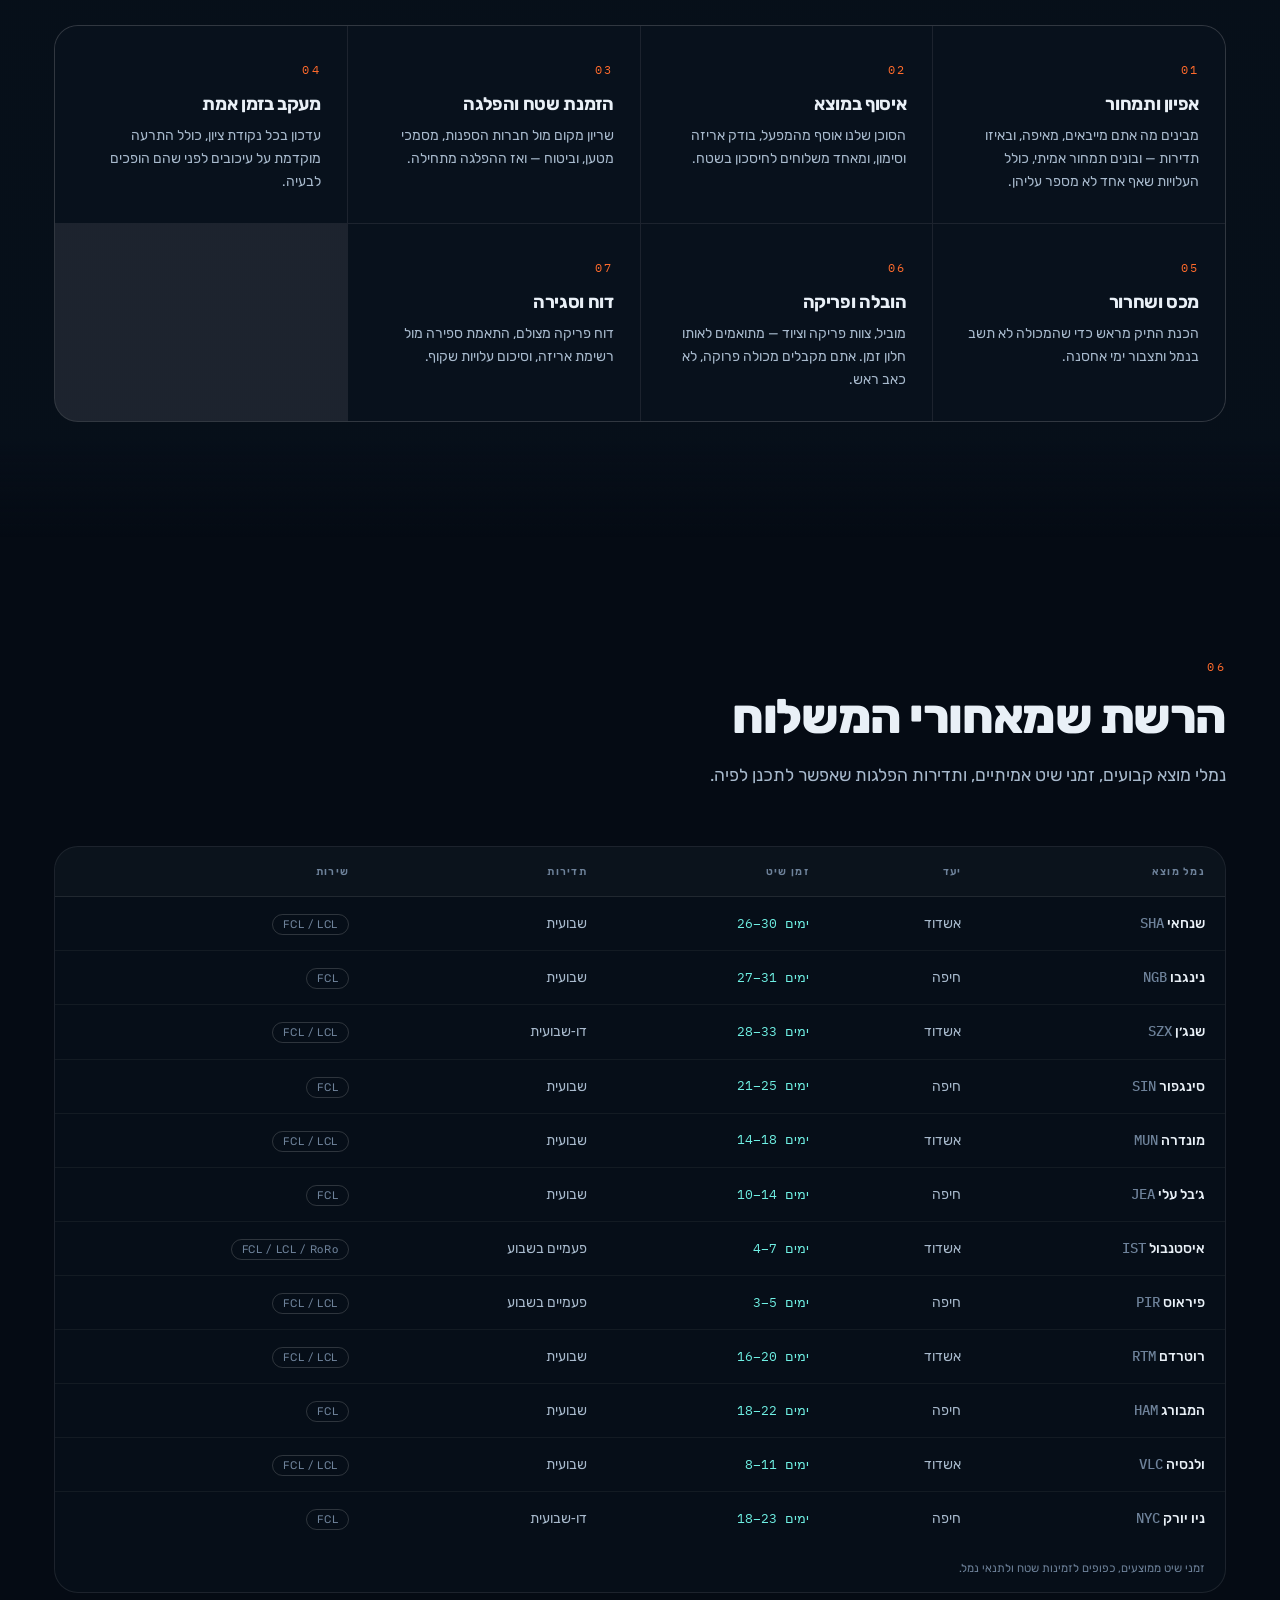
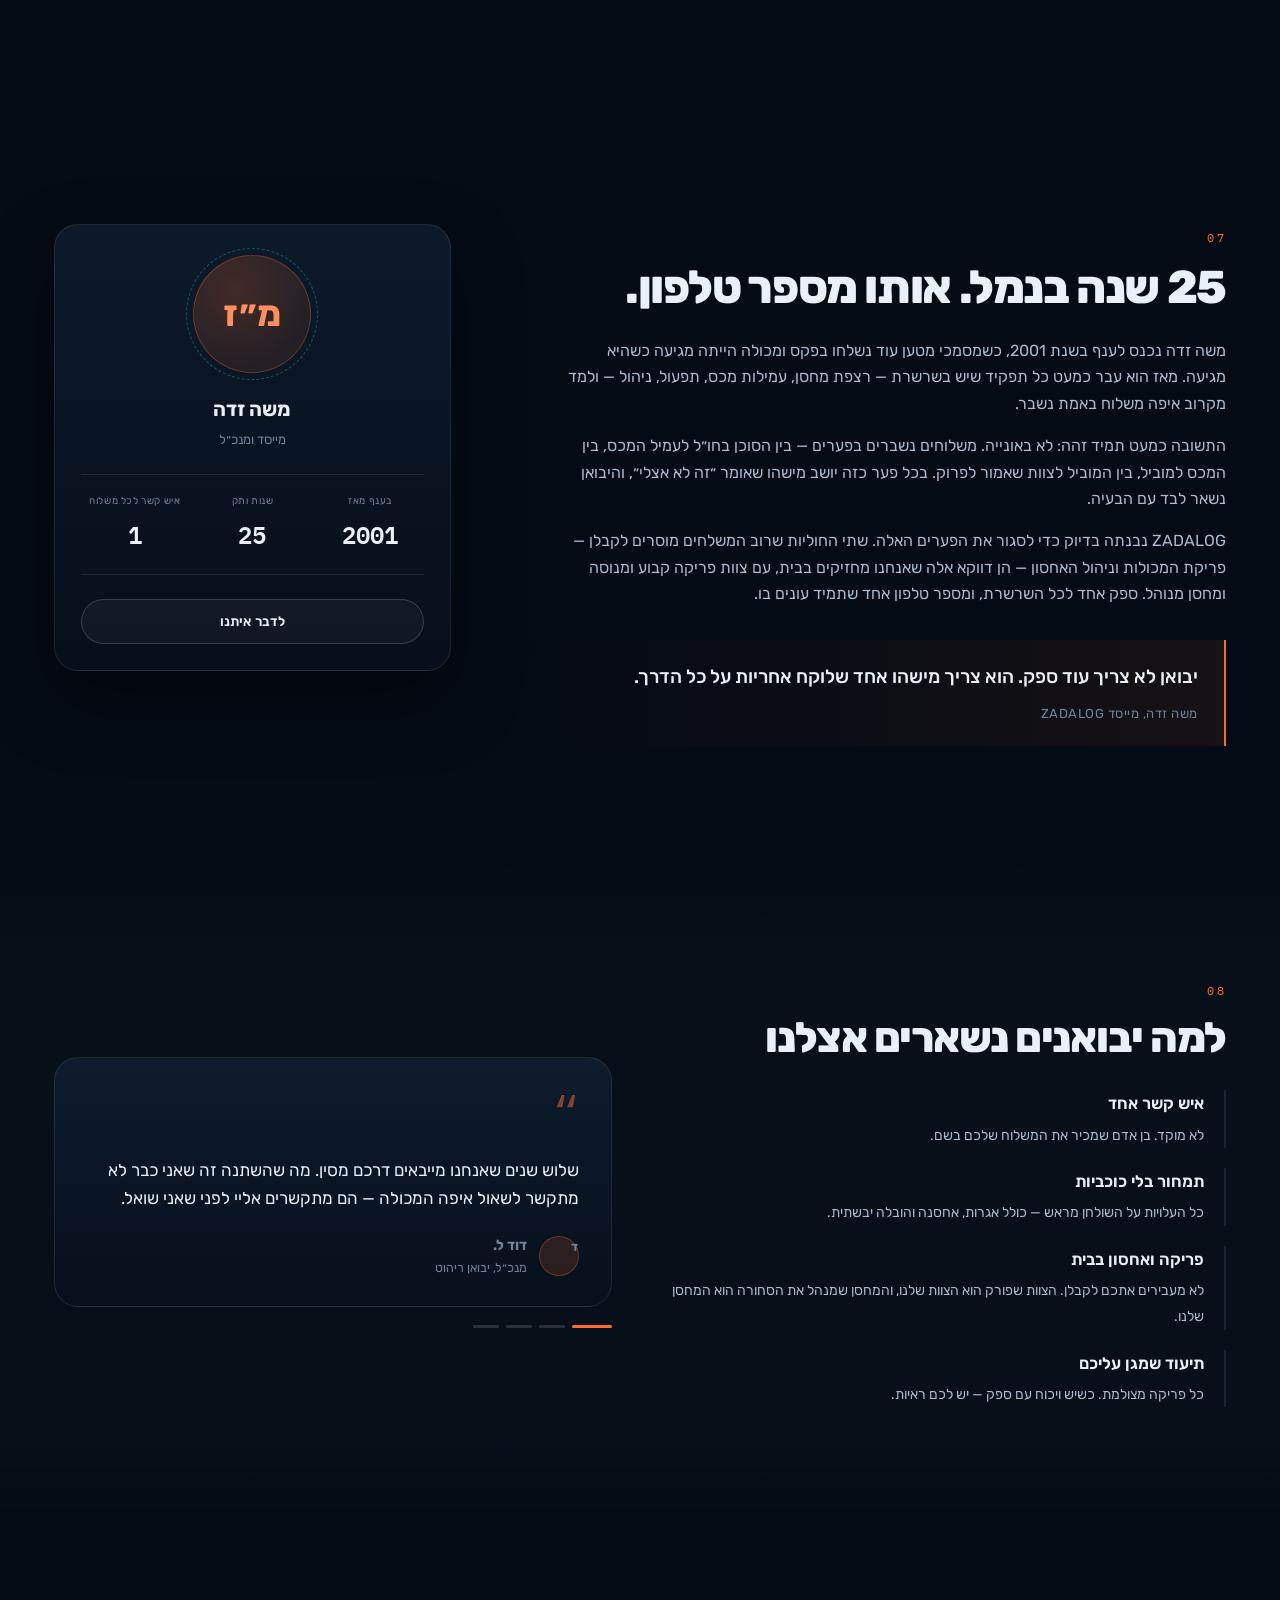
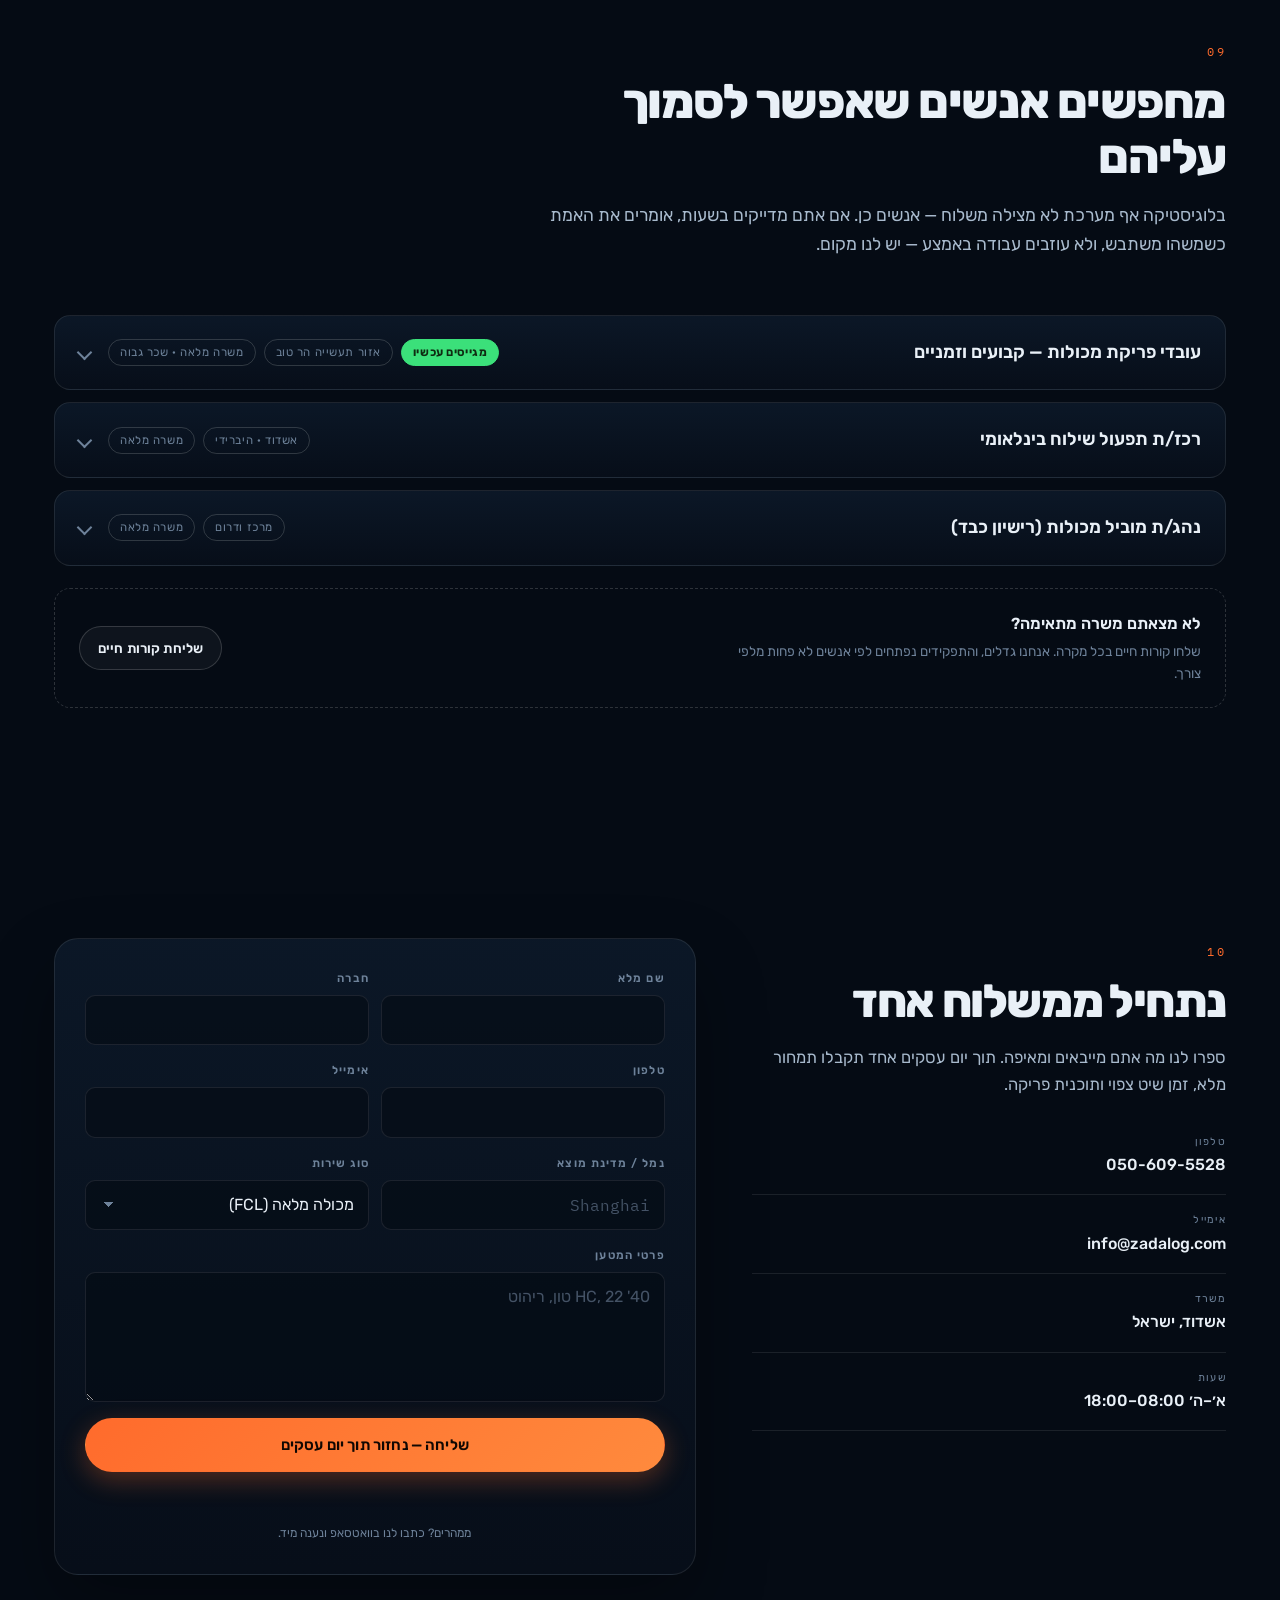
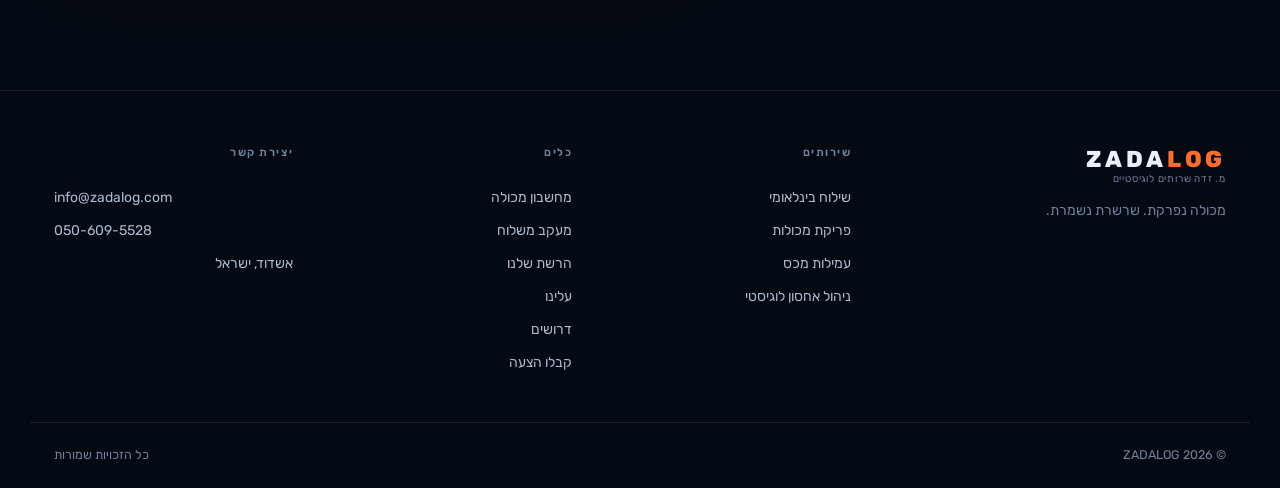
==== commit a2bebc25: "Identity goes type-only: the letters are the logo The icon is gone everywhere. The brand is now the " ====
--- a/index.html
+++ b/index.html
@@ -14,7 +14,7 @@
 <meta property="og:title" content="ZADALOG — שילוח בינלאומי ופריקת מכולות">
 <meta property="og:description" content="ניהול שילוח בינלאומי מקצה לקצה, פריקת מכולות, עמילות מכס ואחסנה.">
 <meta property="og:url" content="https://zadalog.com/">
-<meta property="og:image" content="https://zadalog.com/assets/og.svg">
+<meta property="og:image" content="https://zadalog.com/assets/og.png">
 <meta name="twitter:card" content="summary_large_image">
 
 <link rel="preconnect" href="https://fonts.googleapis.com">
@@ -61,19 +61,8 @@
 <!-- ============ HEADER ============ -->
 <header class="nav" id="nav">
   <a class="brand" href="#top" aria-label="ZADALOG">
-    <svg class="brand__mark" viewBox="0 0 44 44" aria-hidden="true">
-      <defs>
-        <linearGradient id="bm" x1="0" y1="0" x2="1" y2="1">
-          <stop offset="0" stop-color="#12283C"/><stop offset="1" stop-color="#081420"/>
-        </linearGradient>
-      </defs>
-      <rect x="1" y="1" width="42" height="42" rx="13" fill="url(#bm)" stroke="rgba(255,255,255,.14)"/>
-      <path d="M13 14.5H30.5L13.5 29.5H31" fill="none" stroke="#FF6B2C" stroke-width="3.2" stroke-linecap="round" stroke-linejoin="round"/>
-      <circle cx="13" cy="14.5" r="3.1" fill="#21D4C4"/>
-      <circle cx="31" cy="29.5" r="3.1" fill="#FF6B2C"/>
-    </svg>
     <span class="brand__text">
-      <span class="brand__name">ZADALOG</span>
+      <span class="brand__name">ZADA<em>LOG</em></span>
       <span class="brand__tag" data-i18n="brandTag">מ. זדה שרותים לוגיסטיים</span>
     </span>
   </a>
@@ -546,12 +535,7 @@
   <div class="wrap foot__grid">
     <div>
       <div class="brand brand--foot">
-        <svg class="brand__mark" viewBox="0 0 44 44" aria-hidden="true">
-          <rect x="1" y="1" width="42" height="42" rx="13" fill="#0B1622" stroke="rgba(255,255,255,.12)"/>
-          <path d="M13 14.5H30.5L13.5 29.5H31" fill="none" stroke="#FF6B2C" stroke-width="3.2" stroke-linecap="round" stroke-linejoin="round"/>
-          <circle cx="13" cy="14.5" r="3.1" fill="#21D4C4"/><circle cx="31" cy="29.5" r="3.1" fill="#FF6B2C"/>
-        </svg>
-        <span class="brand__text"><span class="brand__name">ZADALOG</span>
+        <span class="brand__text"><span class="brand__name">ZADA<em>LOG</em></span>
         <span class="brand__tag" data-i18n="brandTag">מ. זדה שרותים לוגיסטיים</span></span>
       </div>
       <p class="foot__line" data-i18n="footLine">מכולה נפרקת. שרשרת נשמרת.</p>
--- a/styles/main.css
+++ b/styles/main.css
@@ -140,10 +140,11 @@
 }
 
 .brand{ display:flex; align-items:center; gap:11px; flex-shrink:0; }
-.brand__mark{ width:40px; height:40px; }
 .brand__text{ display:flex; flex-direction:column; line-height:1.05; }
-.brand__name{ font-weight:800; font-size:19px; letter-spacing:.14em; }
-.brand__tag{ font-size:10px; letter-spacing:.08em; color:var(--ink-3); text-transform:uppercase; white-space:nowrap; }
+.brand__name{ font-weight:800; font-size:23px; letter-spacing:.16em; direction:ltr; unicode-bidi:isolate; }
+[dir="rtl"] .brand__name{ text-align:right; }
+.brand__name em{ font-style:normal; color:var(--orange); }
+.brand__tag{ font-size:10px; letter-spacing:.08em; color:var(--ink-3); text-transform:uppercase; white-space:nowrap; margin-block-start:3px; }
 
 .nav__links{ display:flex; gap:26px; margin-inline:auto; }
 .nav__links a{
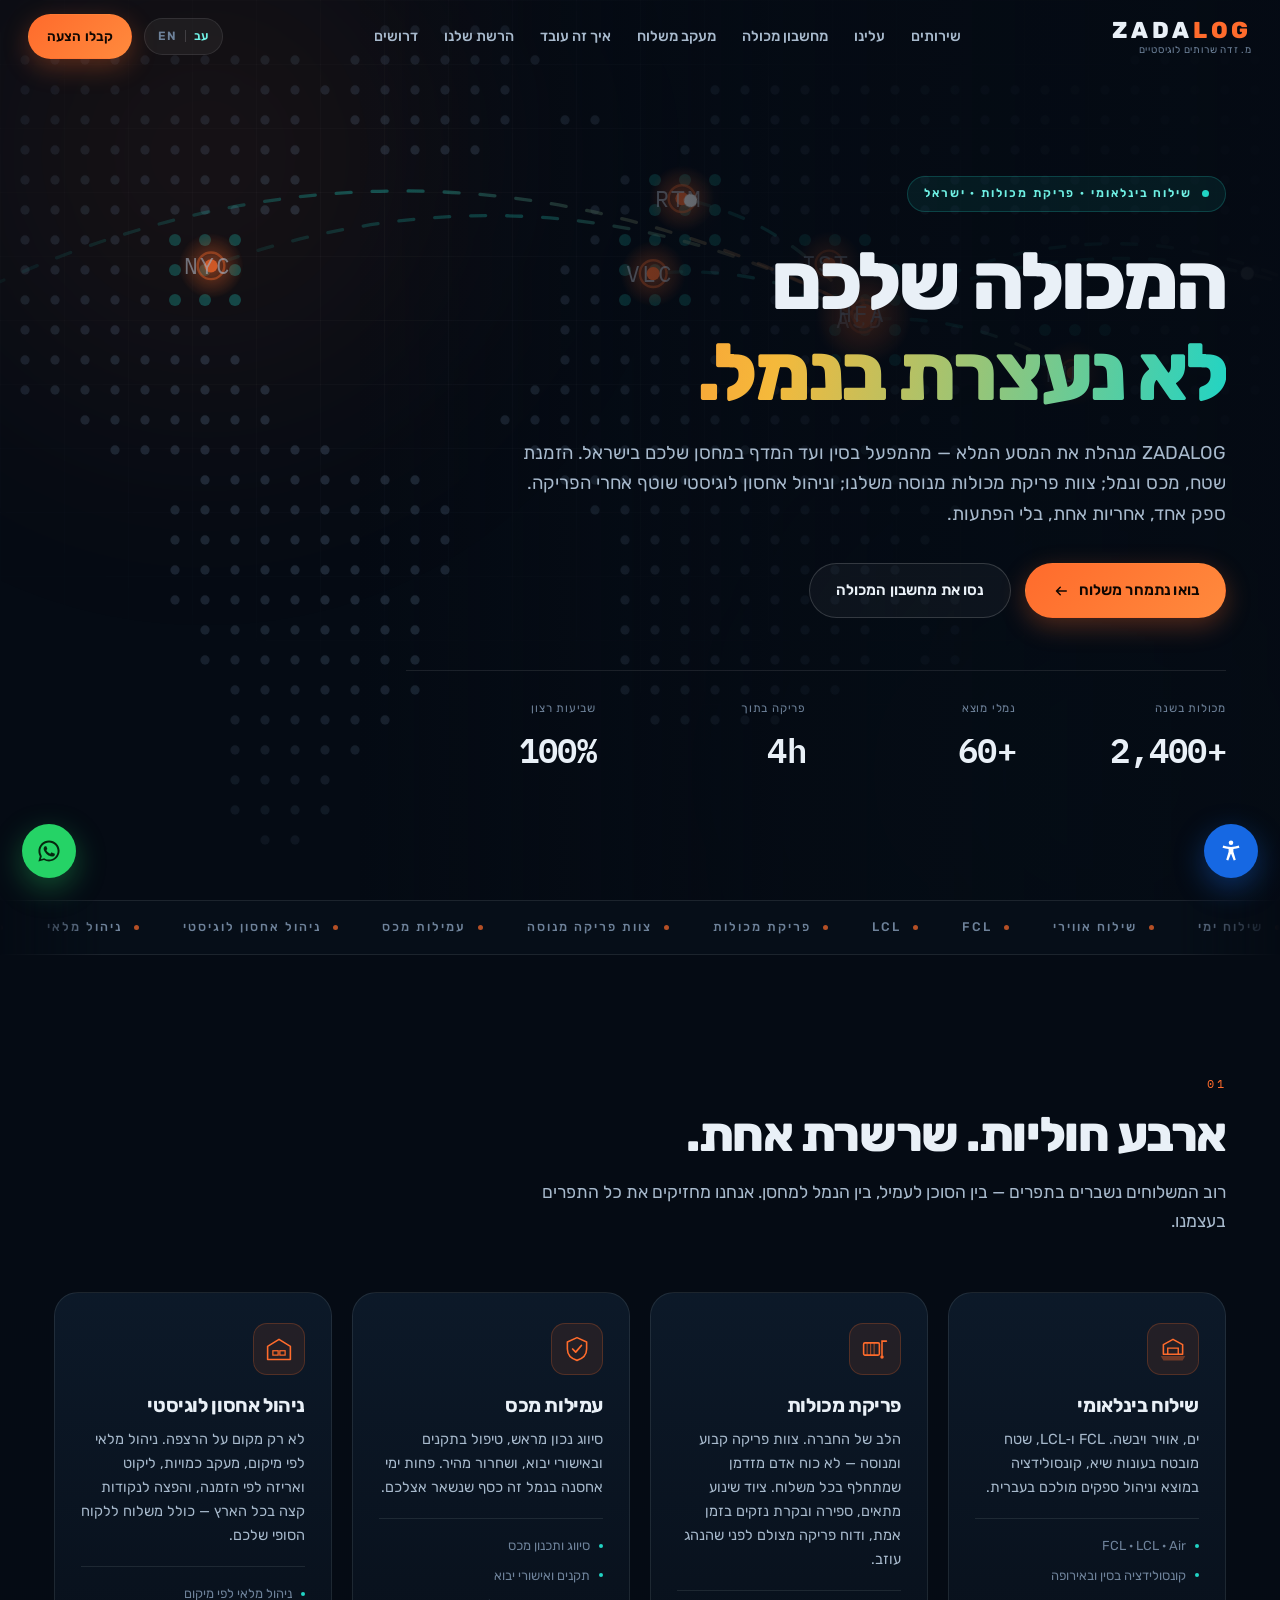
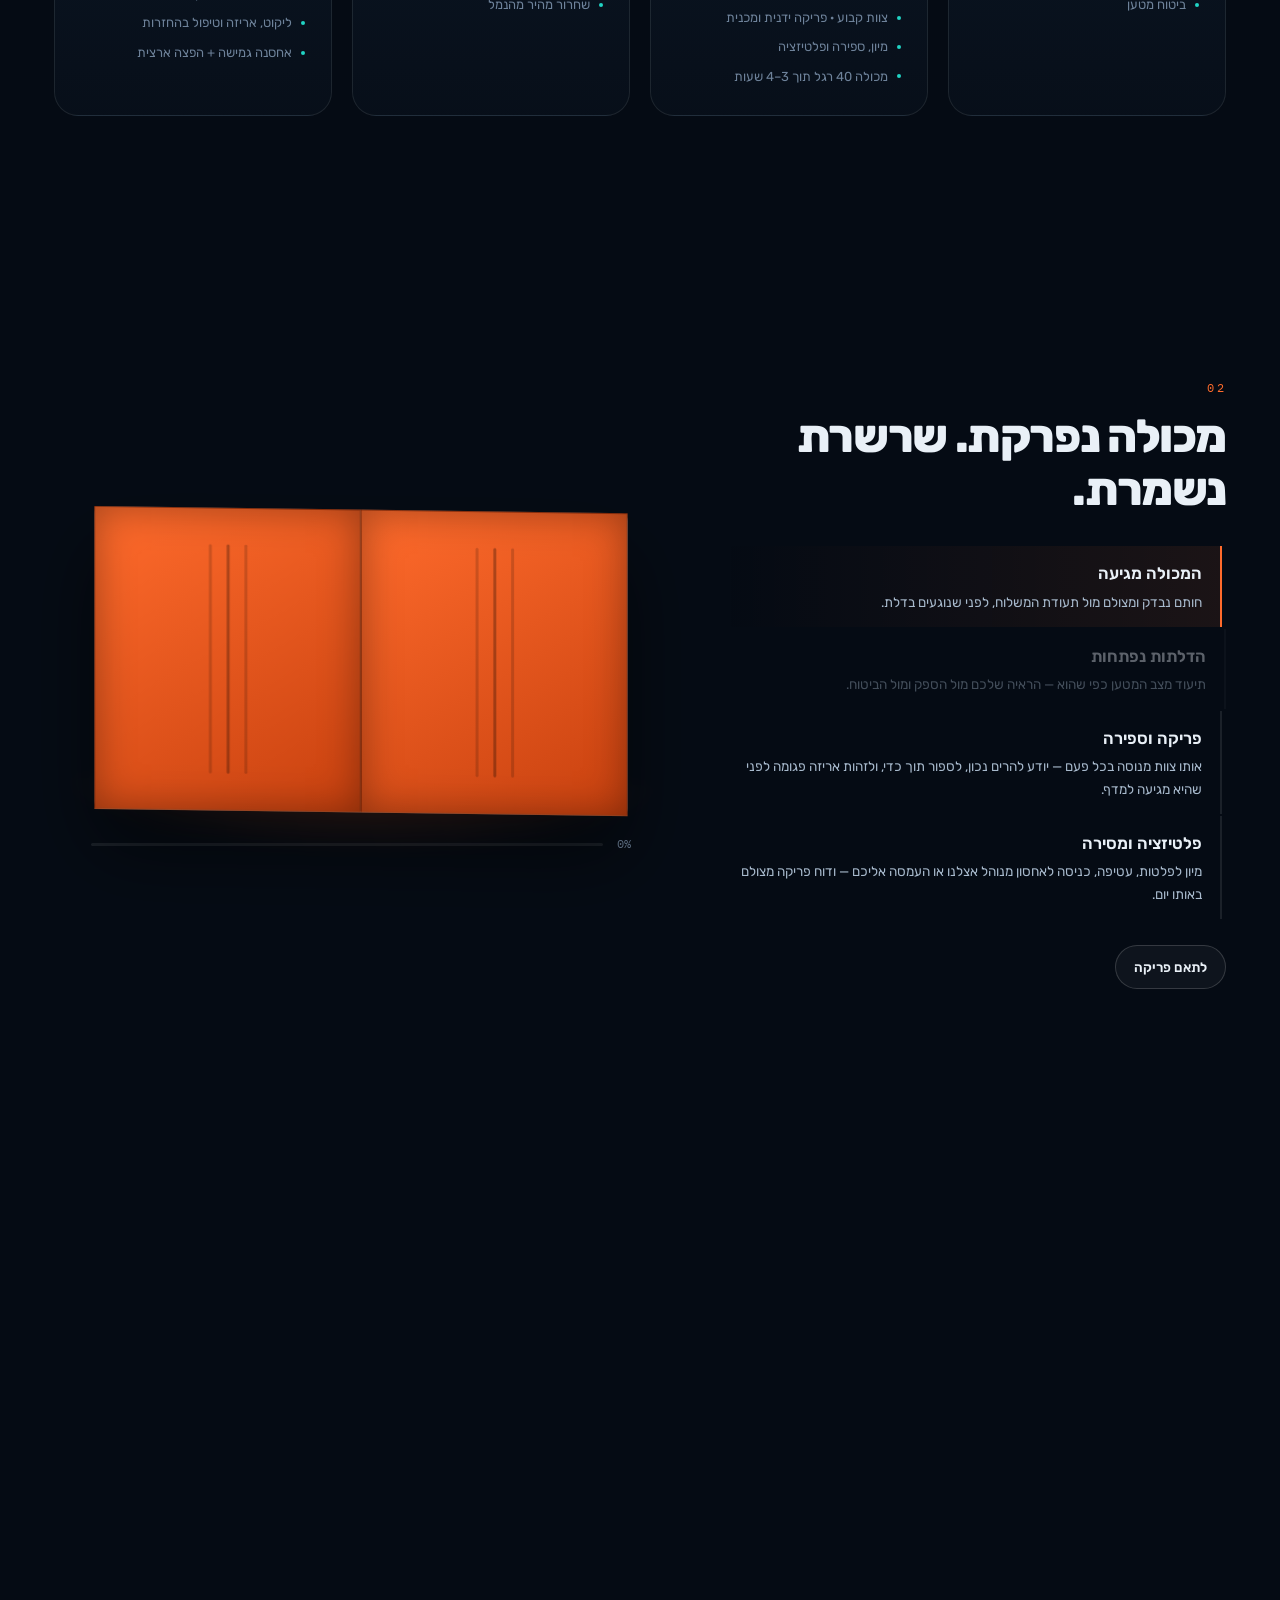
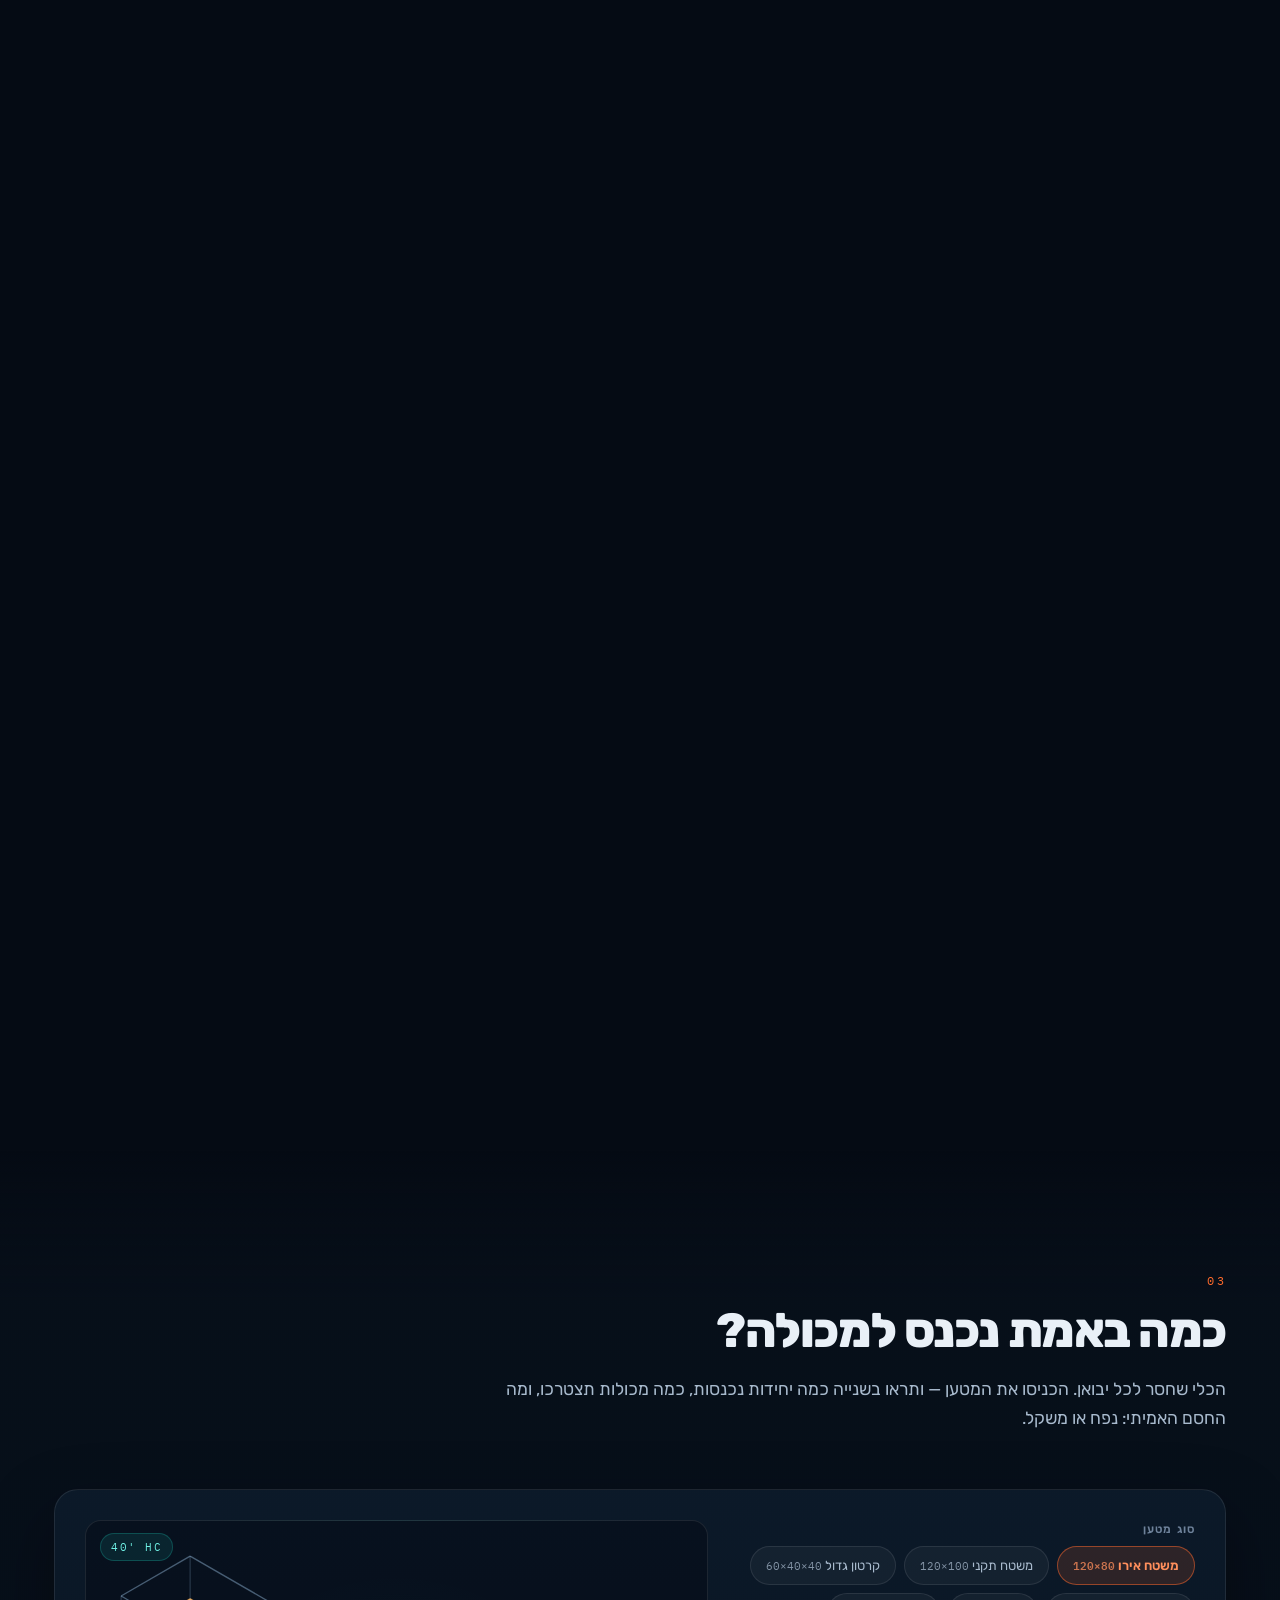
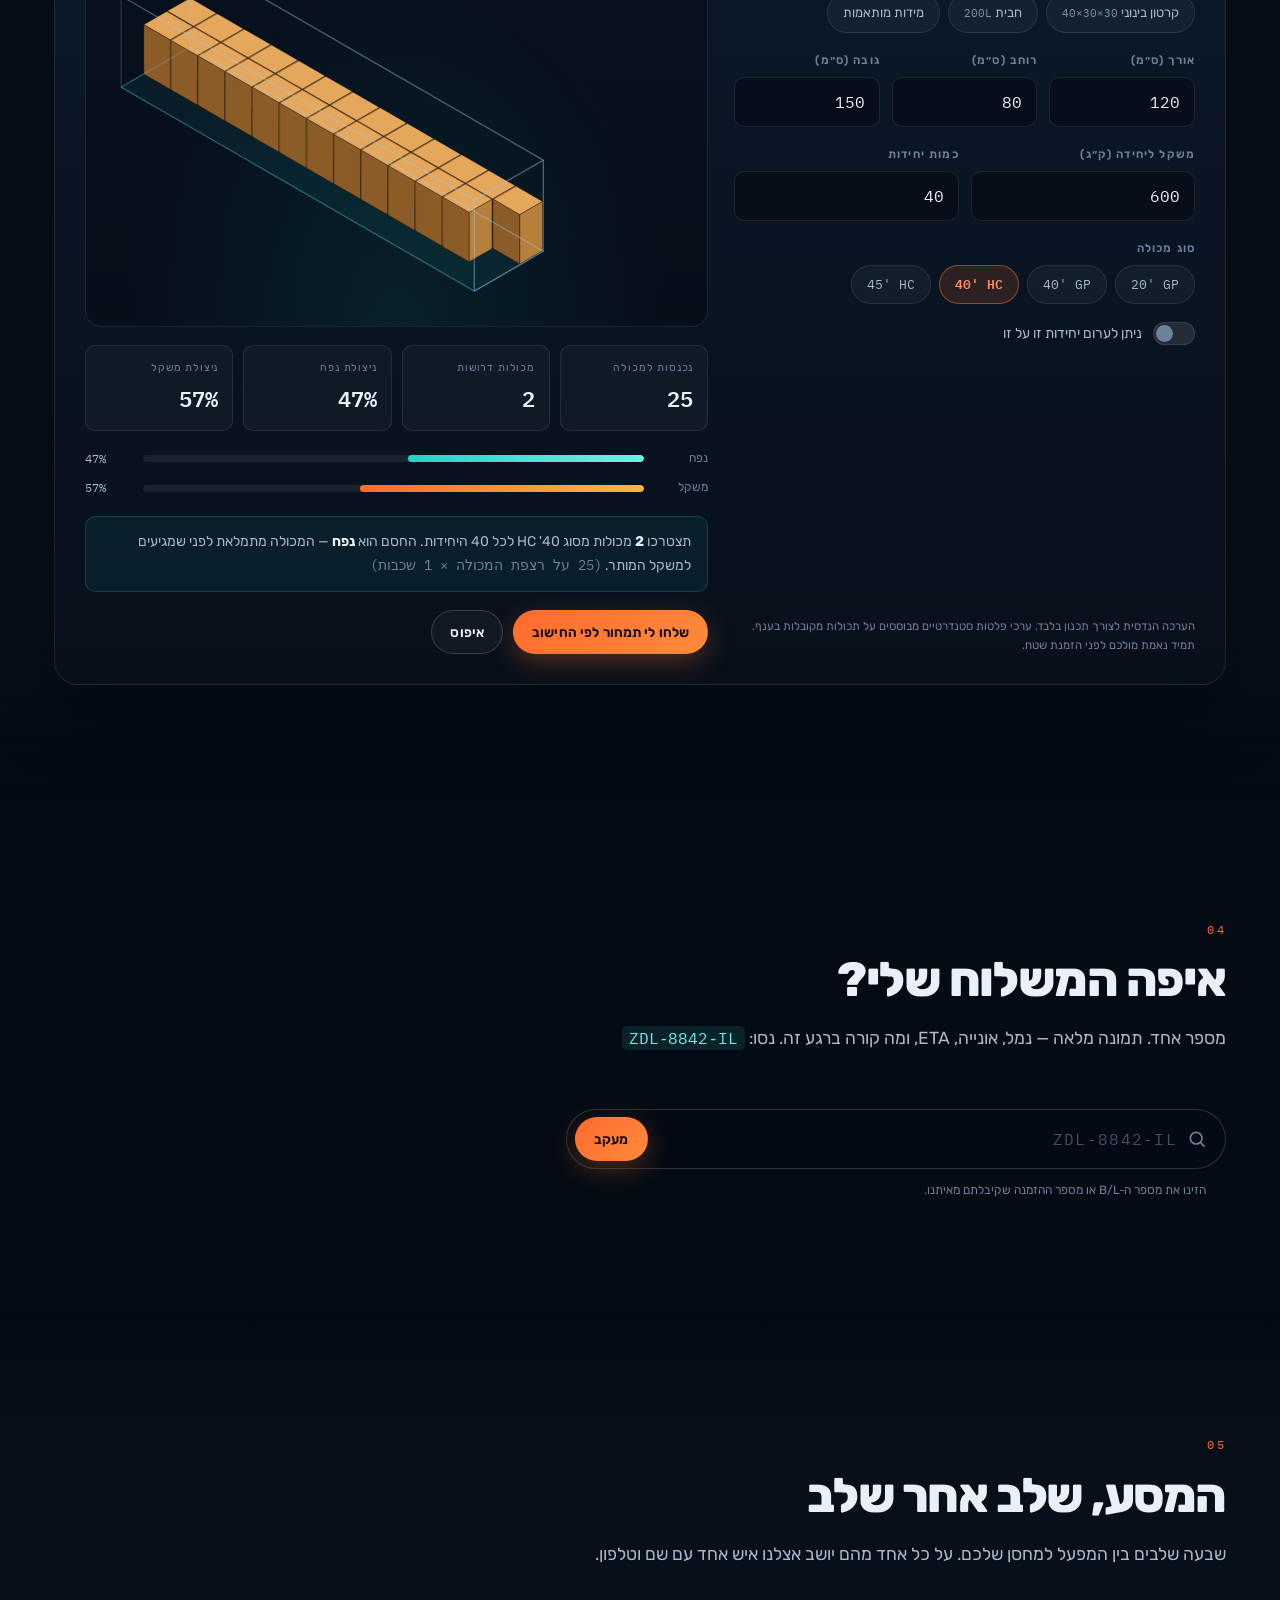
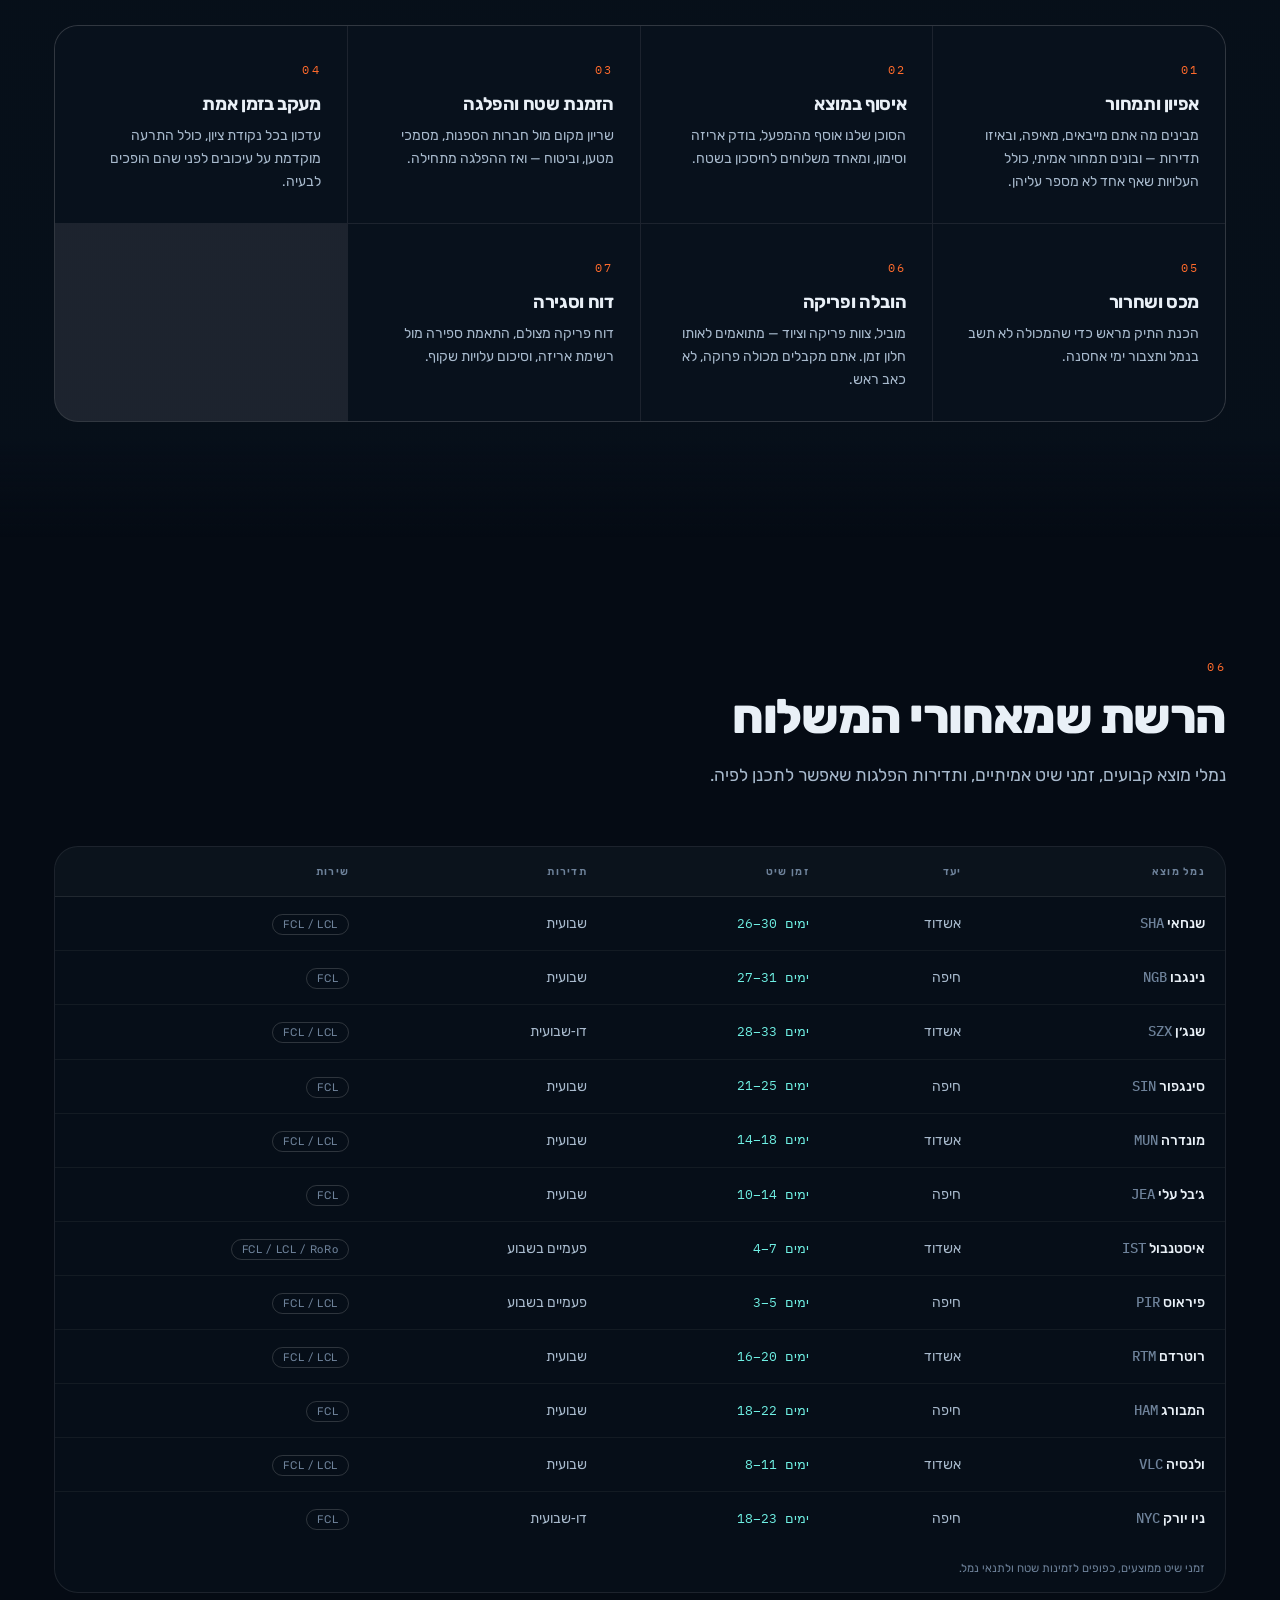
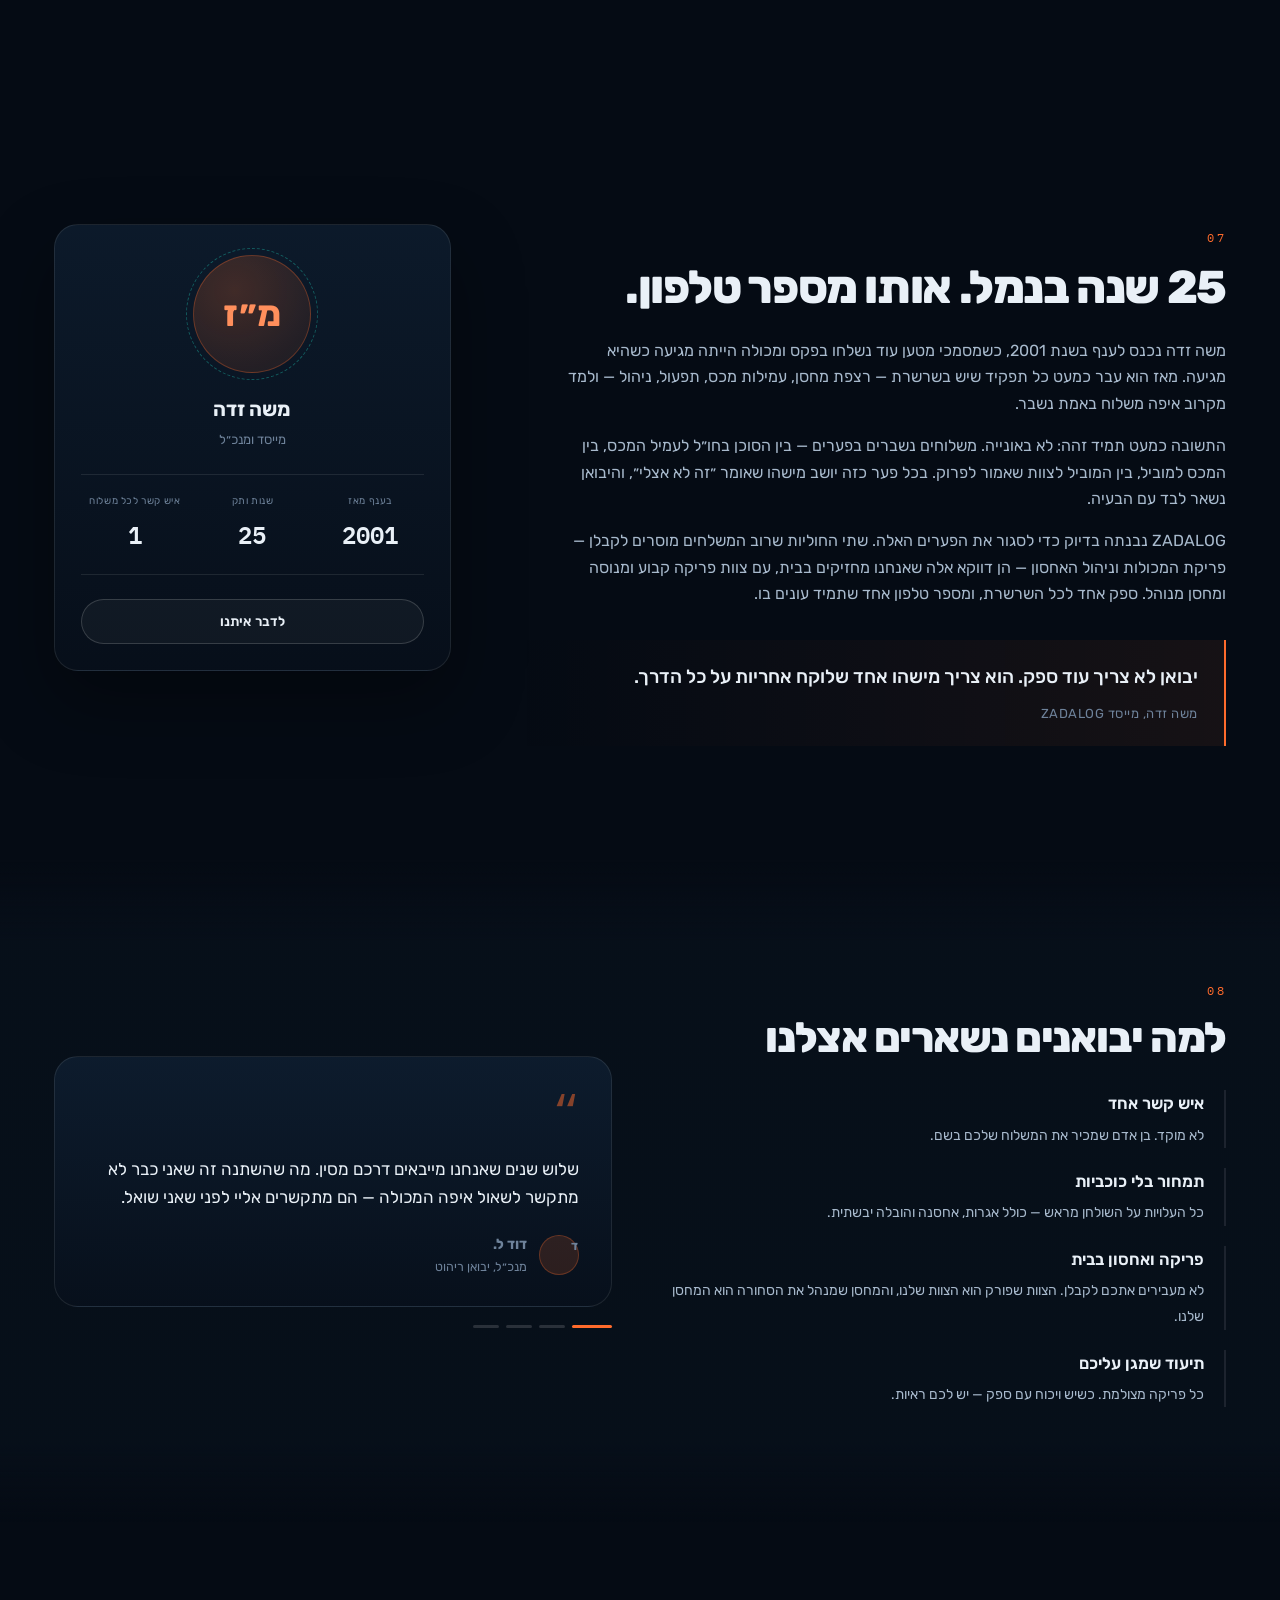
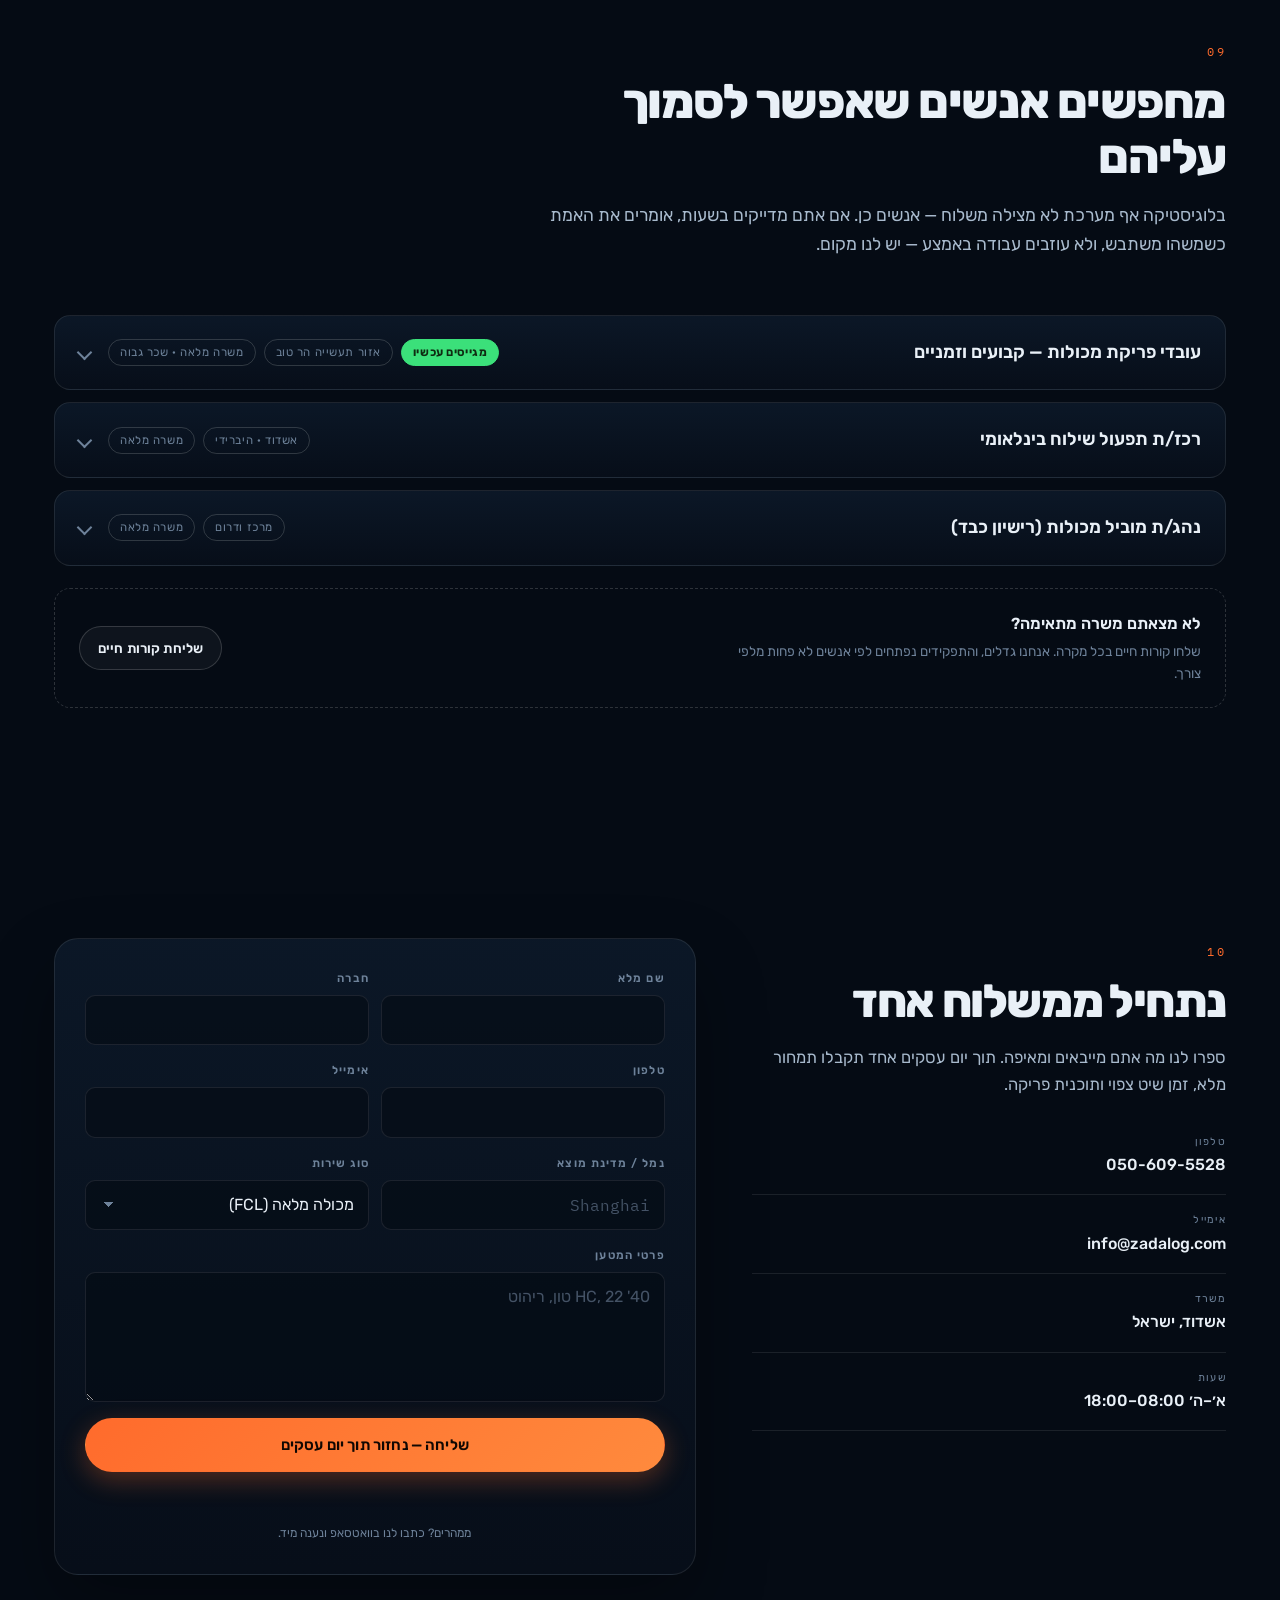
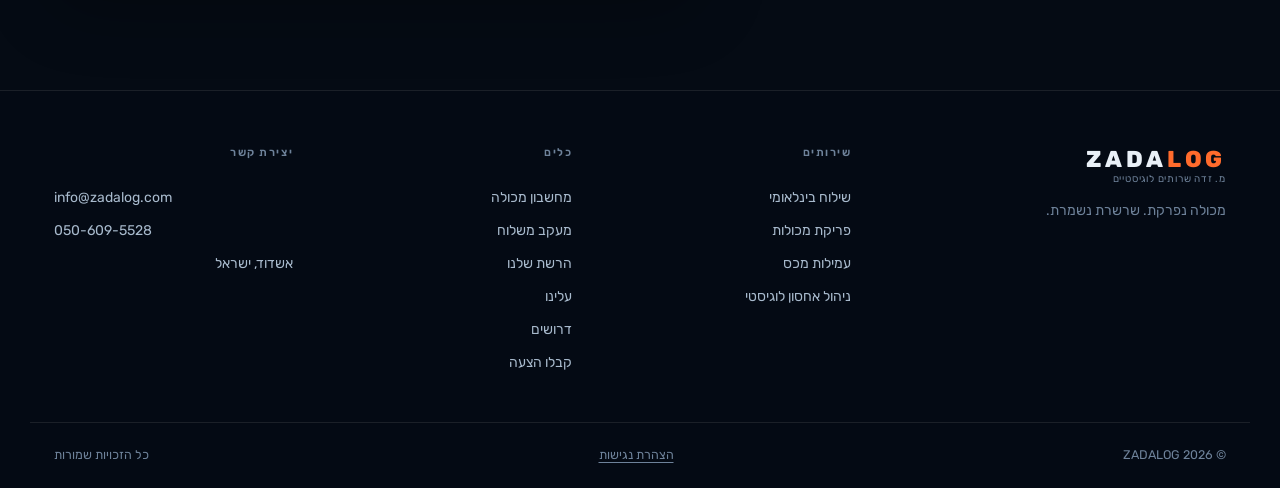
==== commit abe8f159: "Accessibility: floating menu, statement page, and an honest fix An Israeli business site carries a l" ====
--- a/index.html
+++ b/index.html
@@ -569,6 +569,7 @@
 
   <div class="wrap foot__bar">
     <span>© <span id="year">2026</span> ZADALOG</span>
+    <a href="/accessibility" data-i18n="footA11y" style="text-decoration:underline;text-underline-offset:3px">הצהרת נגישות</a>
     <span data-i18n="footRights">כל הזכויות שמורות</span>
   </div>
 </footer>
@@ -585,5 +586,6 @@
 <script src="/scripts/tracking.js"></script>
 <script src="/scripts/careers.js"></script>
 <script src="/scripts/main.js"></script>
+<script src="/scripts/a11y.js"></script>
 </body>
 </html>
--- a/styles/main.css
+++ b/styles/main.css
@@ -533,10 +533,9 @@
 .switch{ display:flex; align-items:center; gap:11px; cursor:pointer; font-size:14px; color:var(--ink-2); }
 .switch input{ position:absolute; opacity:0; width:0; height:0; }
 .switch__ui{ width:42px; height:23px; border-radius:99px; background:rgba(255,255,255,.1); border:1px solid var(--line); position:relative; transition:background .3s; flex-shrink:0; }
-.switch__ui::after{ content:''; position:absolute; inset-block-start:2px; inset-inline-start:2px; width:17px; height:17px; border-radius:50%; background:var(--ink-3); transition:transform .3s var(--ease), background .3s; }
+.switch__ui::after{ content:''; position:absolute; top:2px; left:2px; width:17px; height:17px; border-radius:50%; background:var(--ink-3); transition:transform .3s var(--ease), background .3s; }
 .switch input:checked + .switch__ui{ background:rgba(33,212,196,.28); }
 .switch input:checked + .switch__ui::after{ background:var(--teal); transform:translateX(19px); }
-[dir="rtl"] .switch input:checked + .switch__ui::after{ transform:translateX(-19px); }
 
 .planner__note{ font-size:11.5px; color:var(--ink-3); line-height:1.6; margin-block-start:auto; }
 
@@ -914,3 +913,71 @@
 
 /* lang transition */
 .is-swapping .hero__copy,.is-swapping .sec-head{ transition:opacity .2s; }
+
+/* ==========================================================================
+   Accessibility menu + modes
+   ========================================================================== */
+.a11y-btn{
+  position:fixed; inset-block-end:22px; inset-inline-start:22px; z-index:95;
+  width:54px; height:54px; border-radius:50%; border:none; cursor:pointer;
+  background:#1668E3; color:#fff;
+  display:grid; place-items:center;
+  box-shadow:0 10px 30px rgba(22,104,227,.4);
+  transition:transform .3s var(--ease), box-shadow .3s;
+}
+.a11y-btn:hover{ transform:scale(1.08) translateY(-2px); }
+@media (max-width:520px){ .a11y-btn{ width:48px; height:48px; inset-block-end:16px; inset-inline-start:16px; } }
+
+.a11y-panel{
+  position:fixed; inset-block-end:88px; inset-inline-start:22px; z-index:96;
+  width:min(280px, calc(100vw - 44px));
+  background:#0D1B2A; border:1px solid rgba(255,255,255,.16); border-radius:16px;
+  padding:14px; box-shadow:0 30px 70px rgba(0,0,0,.6);
+  display:none; flex-direction:column; gap:6px;
+}
+.a11y-panel.is-open{ display:flex; }
+.a11y__head{ display:flex; justify-content:space-between; align-items:center; padding:2px 4px 10px; border-block-end:1px solid rgba(255,255,255,.12); margin-block-end:4px; }
+.a11y__head b{ font-size:15px; }
+.a11y__close{ background:none; border:none; color:var(--ink-2); font-size:24px; line-height:1; cursor:pointer; padding:2px 8px; border-radius:8px; }
+.a11y__close:hover{ color:var(--ink); background:rgba(255,255,255,.08); }
+.a11y__item{
+  display:flex; align-items:center; gap:10px;
+  background:none; border:1px solid transparent; border-radius:10px;
+  color:var(--ink-2); font:inherit; font-size:14px; text-align:start;
+  padding:9px 10px; cursor:pointer; transition:background .2s, color .2s;
+}
+.a11y__item:hover{ background:rgba(255,255,255,.07); color:var(--ink); }
+.a11y__item.is-on{ color:var(--ink); background:rgba(22,104,227,.18); border-color:rgba(22,104,227,.45); }
+.a11y__check{ width:16px; height:16px; border-radius:5px; border:1.5px solid var(--ink-3); flex-shrink:0; position:relative; }
+.a11y__item.is-on .a11y__check{ background:#1668E3; border-color:#1668E3; }
+.a11y__item.is-on .a11y__check::after{ content:''; position:absolute; inset:3px 4px 5px; border-inline-end:2px solid #fff; border-block-end:2px solid #fff; transform:rotate(45deg); }
+.a11y__reset{ margin-block-start:4px; border-block-start:1px solid rgba(255,255,255,.1); border-radius:0 0 10px 10px; }
+.a11y__link{ font-size:12.5px; color:var(--ink-3); text-decoration:underline; text-underline-offset:3px; padding:8px 10px 2px; }
+.a11y__link:hover{ color:var(--ink); }
+
+/* modes */
+html.a11y-font1 body{ zoom:1.12; }
+html.a11y-font2 body{ zoom:1.28; }
+@supports not (zoom:1){
+  html.a11y-font1 body{ font-size:18px; }
+  html.a11y-font2 body{ font-size:20.5px; }
+}
+html.a11y-contrast{
+  --bg:#000; --bg-2:#000; --surf:#0A0A0A; --surf-2:#111;
+  --ink:#FFFFFF; --ink-2:#F2F2F2; --ink-3:#CFCFCF;
+  --line:rgba(255,255,255,.4); --line-2:rgba(255,255,255,.6);
+  --orange:#FFB066; --orange-2:#FFC38A; --teal:#7AF5E9; --teal-2:#A7FFF6; --gold:#FFD97A;
+}
+html.a11y-contrast .ambient,
+html.a11y-contrast .hero__map{ display:none; }
+html.a11y-contrast .btn--primary{ background:#FFB066; color:#000; box-shadow:none; }
+html.a11y-gray body{ filter:grayscale(1); }
+html.a11y-links a:not(.btn){ text-decoration:underline !important; text-underline-offset:3px; }
+html.a11y-font body, html.a11y-font input, html.a11y-font button, html.a11y-font select, html.a11y-font textarea{
+  font-family:Arial, 'Segoe UI', sans-serif !important;
+}
+html.a11y-motion *, html.a11y-motion *::before, html.a11y-motion *::after{
+  animation:none !important; transition:none !important;
+}
+html.a11y-motion .reveal{ opacity:1 !important; transform:none !important; }
+html.a11y-motion .marquee__row{ transform:none !important; }
